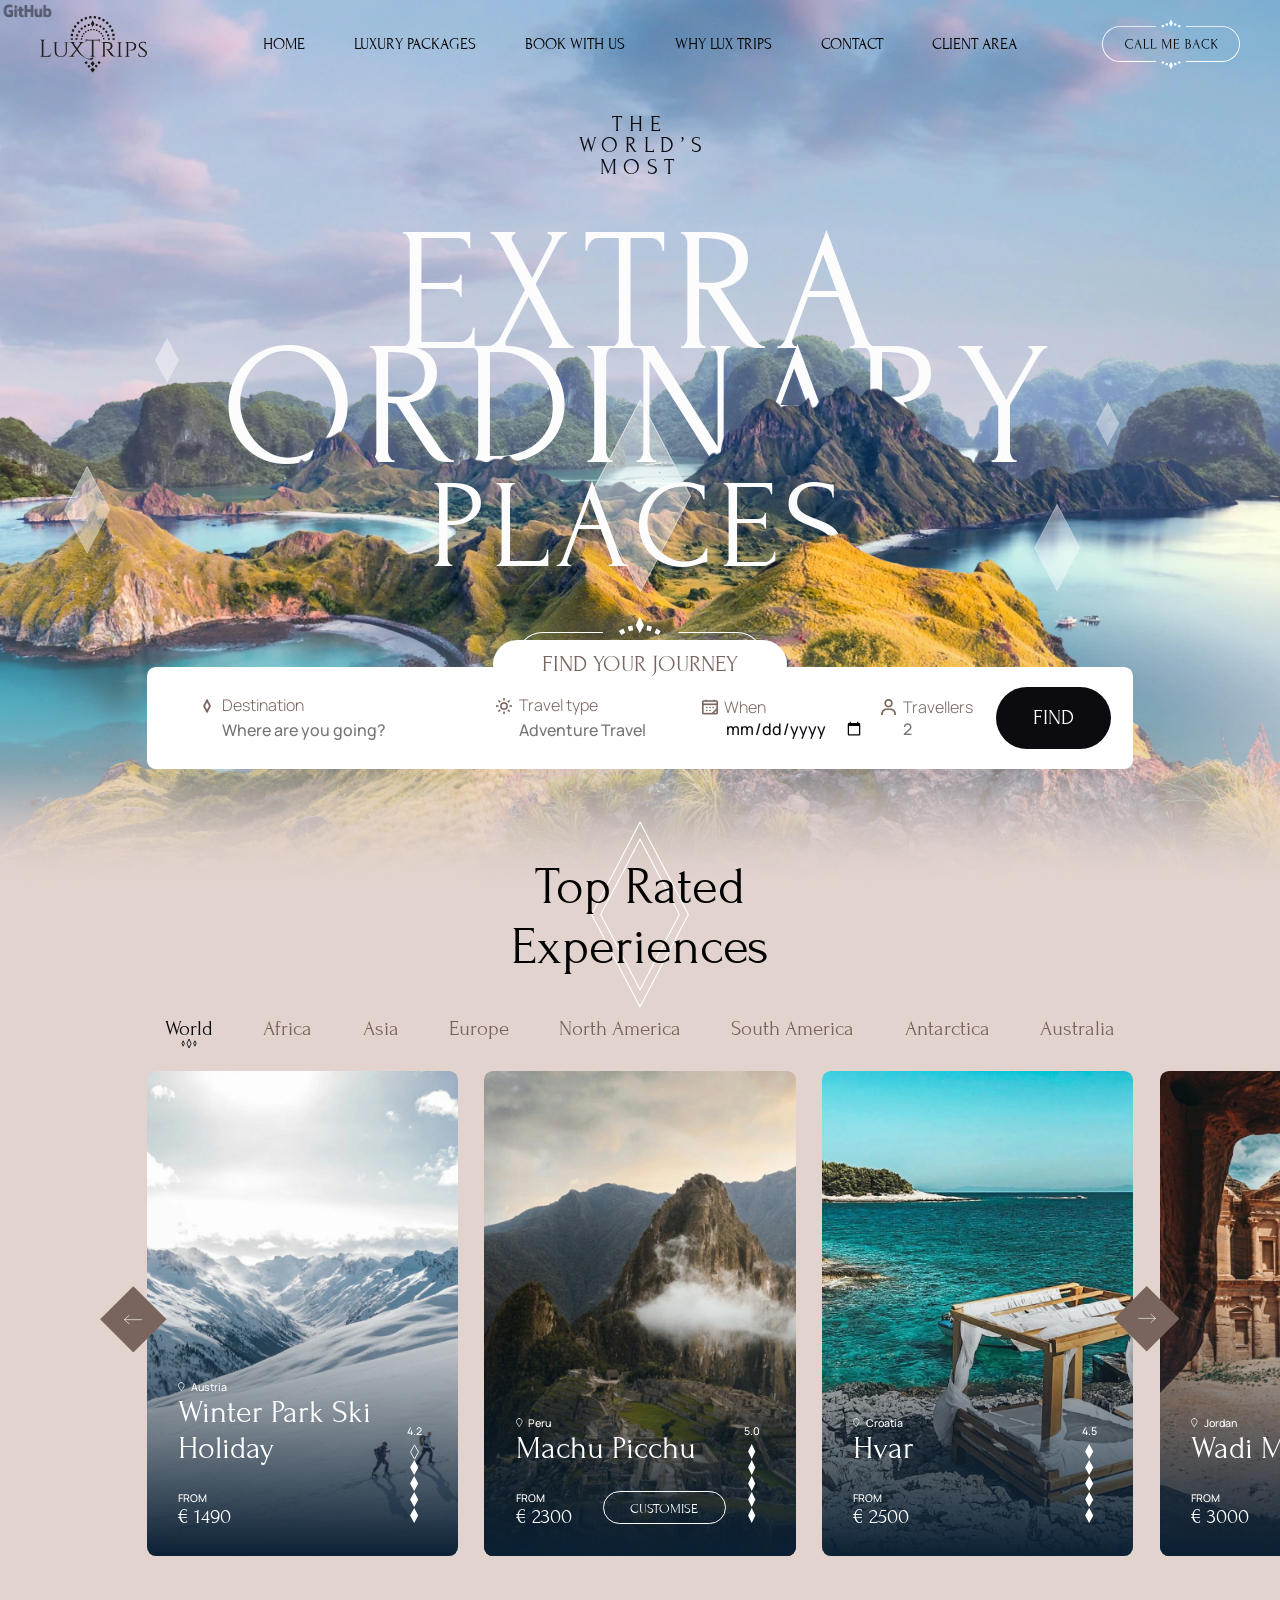
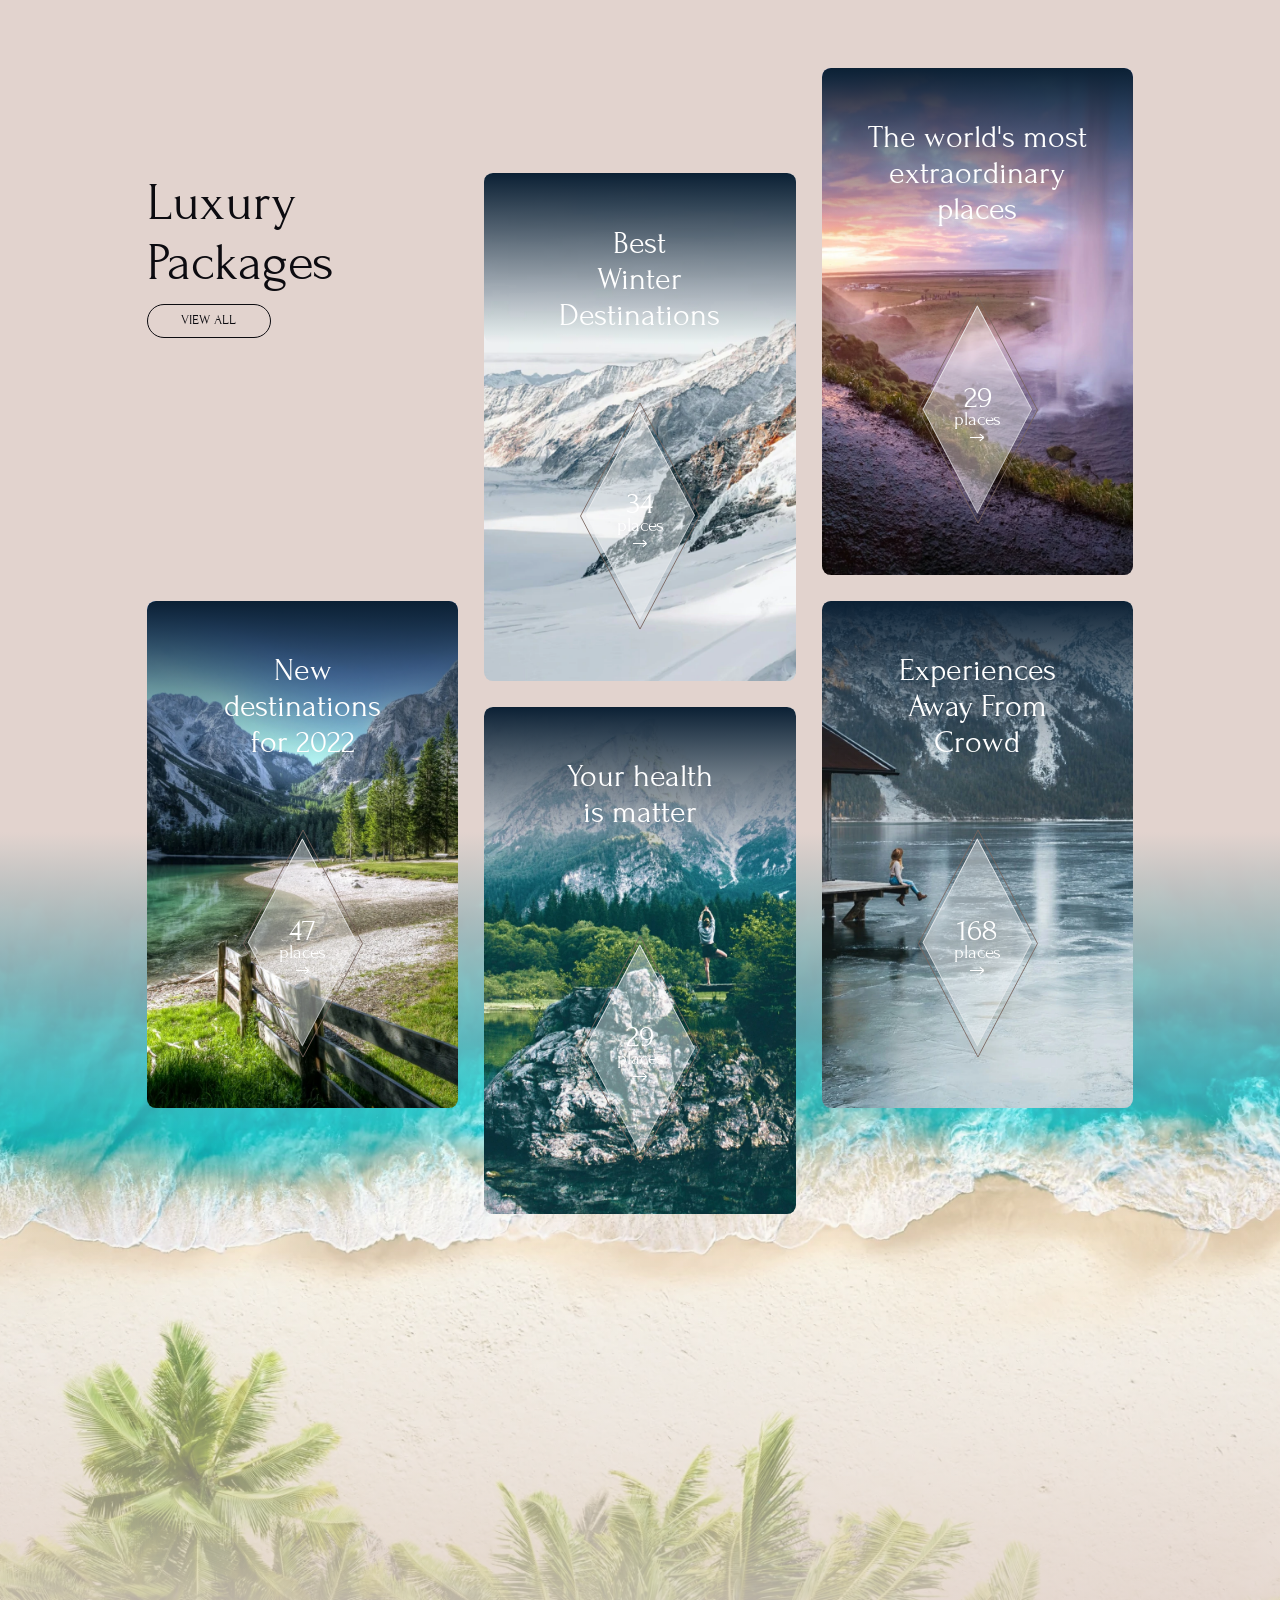
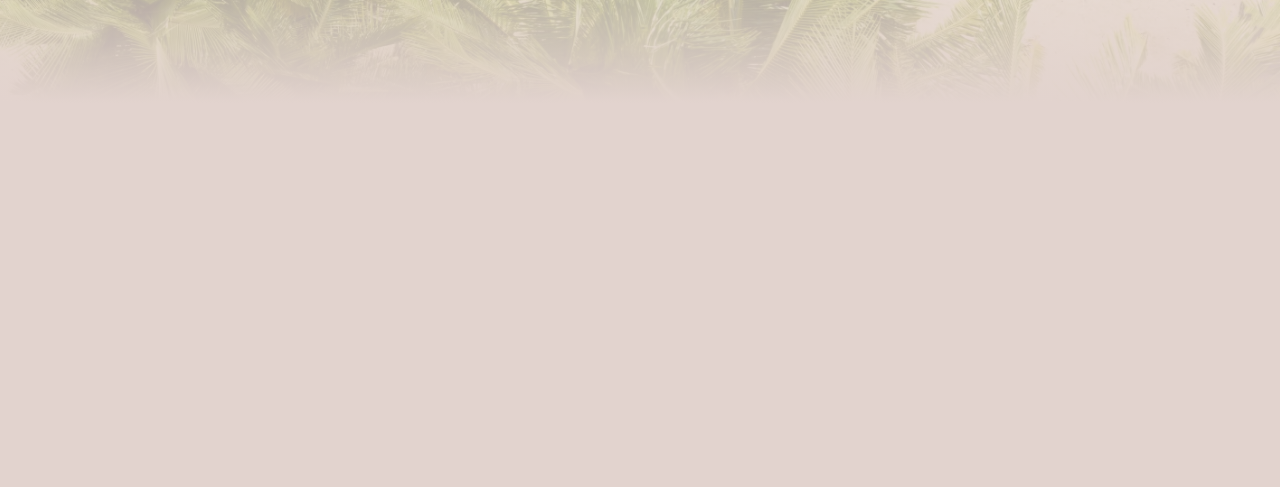
==== luxtrips/index.html @ 6ddbcfce "#13 update third project" ====
<!doctype html>
<html lang="ru">

	<head>
		<meta charset="utf-8">
		<title>Lux Trips</title>
		<meta name="description" content="Lux Trips">
		<meta name="viewport" content="width=device-width,initial-scale=1">
		<link href="./styles/index.20adee.css" rel="stylesheet">
	</head>

	<body>
		<a class="link" href="https://github.com/ermakov95/LuxTrips-project"></a>
		<header class="parallax nav-opened">
			<div class="nav nav_opened nav_nojs">
				<div class="logo-main" href="./index.html">
					<a href="./index.html">
						<img src="./img/index/logo.svg" alt="Logo Lux Trips">
					</a>
				</div>
				<div class="logo-call-me">
					<a href="#">
						<img class="logo-call-me_desktop" src="./img/index/big-call-me.svg" alt="Logo Lux Trips">
						<img class="logo-call-me_mobile" src="./img/index/small-call-me.svg" alt="Logo Lux Trips">
					</a>
				</div>
				<div class="nav-toggle">
					<button class="nav-toggle__button" type="button">
						<div></div>
						<div></div>
						<div></div>
					</button>
				</div>
				<div class="nav-items">
					<div class="nav-items-inner">
						<a class="nav-items__item" href="./index.html">Home</a>
						<a class="nav-items__item" href="#">Luxury packages</a>
						<a class="nav-items__item" href="#">Book with us</a>
						<a class="nav-items__item" href="#">Why Lux Trips</a>
						<a class="nav-items__item" href="#">Contact</a>
						<a class="nav-items__item" href="#">Client Area</a>
					</div>
				</div>
			</div>
			<div class="intro">
				<div class="first-bg intro-bg">
					<picture class="intro-bg-mobile">
						<source media="(min-width: 641px)" srcset="./img/index/1-bg-mobile@910w.webp, ./img/index/1-bg-mobile@1820w.webp 2x" type="image/webp" alt="Первый фон" loading="lazy">
						<source media="(min-width: 641px)" srcset="./img/index/1-bg-mobile@910w.jpg, ./img/index/1-bg-mobile@1820w.jpg 2x" type="image/jpeg" alt="Первый фон" loading="lazy">
						<source media="(max-width: 640px)" srcset="./img/index/1-bg-mobile@640w.webp, ./img/index/1-bg-mobile@1280w.webp 2x" type="image/webp" alt="Первый фон" loading="lazy">
						<source media="(max-width: 640px)" srcset="./img/index/1-bg-mobile@640w.jpg, ./img/index/1-bg-mobile@1280w.jpg 2x" type="image/jpeg" alt="Первый фон" loading="lazy">
						<img class="intro-bg-mobile" src="./img/index/1-bg-mobile@910w.jpg" type="image/jpeg" alt="Первый фон" loading="lazy">
					</picture>
					<picture class="intro-bg-desktop">
						<source media="(min-width: 1441px)" srcset="./img/index/1-bg-desktop@1920w.webp, ./img/index/1-bg-desktop@3840w.webp 2x" type="image/webp" alt="Первый фон" loading="lazy">
						<source media="(min-width: 1441px)" srcset="./img/index/1-bg-desktop@1920w.jpg, ./img/index/1-bg-desktop@3840w.jpg 2x" type="image/jpeg" alt="Первый фон" loading="lazy">
						<source media="(max-width: 1440px)" srcset="./img/index/1-bg-desktop@1440w.webp, ./img/index/1-bg-desktop@2880w.webp 2x" type="image/webp" alt="Первый фон" loading="lazy">
						<source media="(max-width: 1440px)" srcset="./img/index/1-bg-desktop@1440w.jpg, ./img/index/1-bg-desktop@2880w.jpg 2x" type="image/jpeg" alt="Первый фон" loading="lazy">
						<img class="intro-bg-desktop" src="./img/index/1-bg-desktop@1440w.jpg" type="image/jpeg" alt="Первый фон" loading="lazy">
					</picture>
				</div>
				<h1 class="heading-first">the world’s most</h1>
				<div class="second-bg intro-bg">
					<picture class="intro-bg-mobile">
						<source media="(min-width: 641px)" srcset="./img/index/2-bg-mobile@910w.webp, ./img/index/2-bg-mobile@1820w.webp 2x" type="image/webp" alt="Второй фон" loading="lazy">
						<source media="(min-width: 641px)" srcset="./img/index/2-bg-mobile@910w.png, ./img/index/2-bg-mobile@1820w.png 2x" type="image/png" alt="Второй фон" loading="lazy">
						<source media="(max-width: 640px)" srcset="./img/index/2-bg-mobile@640w.webp, ./img/index/2-bg-mobile@1280w.webp 2x" type="image/webp" alt="Второй фон" loading="lazy">
						<source media="(max-width: 640px)" srcset="./img/index/2-bg-mobile@640w.png, ./img/index/2-bg-mobile@1280w.png 2x" type="image/png" alt="Второй фон" loading="lazy">
						<img class="intro-bg-mobile" src="./img/index/2-bg-mobile@910w.png" type="image/png" alt="Второй фон" loading="lazy">
					</picture>
					<picture class="intro-bg-desktop">
						<source media="(min-width: 1441px)" srcset="./img/index/2-bg-desktop@1920w.webp, ./img/index/2-bg-desktop@3840w.webp 2x" type="image/webp" alt="Второй фон" loading="lazy">
						<source media="(min-width: 1441px)" srcset="./img/index/2-bg-desktop@1920w.png, ./img/index/2-bg-desktop@3840w.png 2x" type="image/png" alt="Второй фон" loading="lazy">
						<source media="(max-width: 1440px)" srcset="./img/index/2-bg-desktop@1440w.webp, ./img/index/2-bg-desktop@2880w.webp 2x" type="image/webp" alt="Второй фон" loading="lazy">
						<source media="(max-width: 1440px)" srcset="./img/index/2-bg-desktop@1440w.png, ./img/index/2-bg-desktop@2880w.png 2x" type="image/png" alt="Второй фон" loading="lazy">
						<img class="intro-bg-desktop" src="./img/index/2-bg-desktop@1440w.png" type="image/png" alt="Второй фон" loading="lazy">
					</picture>
				</div>
				<img class="rhomb-intro-left-top" src="./img/index/Vector-intro.svg" alt="Векторный ромб" loading="lazy">
				<h2 class="heading heading-second-top">extra ordinary</h2>
				<div class="third-bg intro-bg">
					<picture class="intro-bg-mobile">
						<source media="(min-width: 641px)" srcset="./img/index/3-bg-mobile@910w.webp, ./img/index/3-bg-mobile@1820w.webp 2x" type="image/webp" alt="Третий фон" loading="lazy">
						<source media="(min-width: 641px)" srcset="./img/index/3-bg-mobile@910w.png, ./img/index/3-bg-mobile@1820w.png 2x" type="image/png" alt="Третий фон" loading="lazy">
						<source media="(max-width: 640px)" srcset="./img/index/3-bg-mobile@640w.webp, ./img/index/3-bg-mobile@1280w.webp 2x" type="image/webp" alt="Третий фон" loading="lazy">
						<source media="(max-width: 640px)" srcset="./img/index/3-bg-mobile@640w.png, ./img/index/3-bg-mobile@1280w.png 2x" type="image/png" alt="Третий фон" loading="lazy">
						<img class="intro-bg-mobile" src="./img/index/3-bg-mobile@910w.png" type="image/png" alt="Третий фон" loading="lazy">
					</picture>
					<picture class="intro-bg-desktop">
						<source media="(min-width: 1441px)" srcset="./img/index/3-bg-desktop@1920w.webp, ./img/index/3-bg-desktop@3840w.webp 2x" type="image/webp" alt="Третий фон" loading="lazy">
						<source media="(min-width: 1441px)" srcset="./img/index/3-bg-desktop@1920w.png, ./img/index/3-bg-desktop@3840w.png 2x" type="image/png" alt="Третий фон" loading="lazy">
						<source media="(max-width: 1440px)" srcset="./img/index/3-bg-desktop@1440w.webp, ./img/index/3-bg-desktop@2880w.webp 2x" type="image/webp" alt="Третий фон" loading="lazy">
						<source media="(max-width: 1440px)" srcset="./img/index/3-bg-desktop@1440w.png, ./img/index/3-bg-desktop@2880w.png 2x" type="image/png" alt="Третий фон" loading="lazy">
						<img class="intro-bg-desktop" src="./img/index/3-bg-desktop@1440w.png" type="image/png" alt="Третий фон" loading="lazy">
					</picture>
				</div>
				<img class="rhomb-intro-right-top" src="./img/index/Vector-intro.svg" alt="Векторный ромб" loading="lazy">
				<img class="rhomb-intro-center" src="./img/index/Vector-intro.svg" alt="Векторный ромб" loading="lazy">
				<h2 class="heading heading-second-bottom">places</h2>
				<img class="rhomb-intro-right-bottom" src="./img/index/Vector-intro.svg" alt="Векторный ромб" loading="lazy">
				<div class="fourth-bg intro-bg">
					<picture class="intro-bg-mobile">
						<source media="(min-width: 641px)" srcset="./img/index/4-bg-mobile@910w.webp, ./img/index/4-bg-mobile@1820w.webp 2x" type="image/webp" alt="Четвёртый фон" loading="lazy">
						<source media="(min-width: 641px)" srcset="./img/index/4-bg-mobile@910w.png, ./img/index/4-bg-mobile@1820w.png 2x" type="image/png" alt="Четвёртый фон" loading="lazy">
						<source media="(max-width: 640px)" srcset="./img/index/4-bg-mobile@640w.webp, ./img/index/4-bg-mobile@1280w.webp 2x" type="image/webp" alt="Четвёртый фон" loading="lazy">
						<source media="(max-width: 640px)" srcset="./img/index/4-bg-mobile@640w.png, ./img/index/4-bg-mobile@1280w.png 2x" type="image/png" alt="Четвёртый фон" loading="lazy">
						<img class="intro-bg-mobile" src="./img/index/4-bg-mobile@910w.png" type="image/png" alt="Четвёртый фон" loading="lazy">
					</picture>
					<picture class="intro-bg-desktop">
						<source media="(min-width: 1441px)" srcset="./img/index/4-bg-desktop@1920w.webp, ./img/index/4-bg-desktop@3840w.webp 2x" type="image/webp" alt="Четвёртый фон" loading="lazy">
						<source media="(min-width: 1441px)" srcset="./img/index/4-bg-desktop@1920w.png, ./img/index/4-bg-desktop@3840w.png 2x" type="image/png" alt="Четвёртый фон" loading="lazy">
						<source media="(max-width: 1440px)" srcset="./img/index/4-bg-desktop@1440w.webp, ./img/index/4-bg-desktop@2880w.webp 2x" type="image/webp" alt="Четвёртый фон" loading="lazy">
						<source media="(max-width: 1440px)" srcset="./img/index/4-bg-desktop@1440w.png, ./img/index/4-bg-desktop@2880w.png 2x" type="image/png" alt="Четвёртый фон" loading="lazy">
						<img class="intro-bg-desktop" src="./img/index/4-bg-desktop@1440w.png" type="image/png" alt="Четвёртый фон" loading="lazy">
					</picture>
				</div>
				<img class="rhomb-intro-left-bottom" src="./img/index/Vector-intro.svg" alt="Векторный ромб" loading="lazy">
				<div class="gradient"></div>
			</div>
			<div class="find-form">
				<img class="subtract-top" src="./img/index/Subtract-top.svg" alt="Subtract-top">
				<img class="subtract" src="./img/index/Subtract.svg" alt="Subtract">
				<h3 class="find-form-title">find your journey</h3>
				<form class="forms" action="#">
					<label class="form-label">
						<div class="form-title">
							<div>
								<img src="./img/index/icon_destination.png" alt="Иконка" loading="lazy">
							</div>
							<p>Destination</p>
						</div>
						<input class="form" name="Destination" placeholder="Where are you going?">
					</label>
					<label class="form-label">
						<div class="form-title">
							<div>
								<img src="./img/index/icon_travel.png" alt="Иконка" loading="lazy">
							</div>
							<p>Travel type</p>
						</div>
						<input class="form" name="Travel type" placeholder="Adventure Travel">
					</label>
					<div class="second-forms">
						<label class="second-form-label">
							<div class="form-title">
								<div>
									<img src="./img/index/icon_calendar.png" alt="Иконка" loading="lazy">
								</div>
								<p>When</p>
							</div>
							<input class="form" type="date" name="When" placeholder="Введите имя">
						</label>
						<label class="second-form-label">
							<div class="form-title">
								<div>
									<img src="./img/index/icon_travellers.png" alt="Иконка" loading="lazy">
								</div>
								<p>Travellers</p>
							</div>
							<input class="form" type="number" name="Travellers" placeholder="2">
						</label>
					</div>
					<button class="find-button">Find</button>
				</form>
			</div>
		</header>
		<div class="body-inner">
			<div class="top-rated">
				<div class="top-rated-title">
					<img src="./img/index/Vector-top-rated.svg" alt="Иконка" loading="lazy">
					<div>Top Rated Experiences</div>
				</div>
				<div class="top-rated-choice">
					<div class="choice-radio">
						<label class="radio-form">
							<input class="radio" type="radio" name="radio" value="trips-slide" checked="checked">
							<div>World</div>
						</label>
						<label class="radio-form">
							<input class="radio" type="radio" name="radio" value="africa">
							<div>Africa</div>
						</label>
						<label class="radio-form">
							<input class="radio" type="radio" name="radio" value="asia">
							<div>Asia</div>
						</label>
						<label class="radio-form">
							<input class="radio" type="radio" name="radio" value="europe">
							<div>Europe</div>
						</label>
						<label class="radio-form">
							<input class="radio" type="radio" name="radio" value="north-america">
							<div>North America</div>
						</label>
						<label class="radio-form">
							<input class="radio" type="radio" name="radio" value="south-america">
							<div>South America</div>
						</label>
						<label class="radio-form">
							<input class="radio" type="radio" name="radio" value="antarctica">
							<div>Antarctica</div>
						</label>
						<label class="radio-form">
							<input class="radio" type="radio" name="radio" value="australia">
							<div>Australia</div>
						</label>
					</div>
				</div>
				<div class="trips-slider">
					<img class="slider-button trips-slider-back" src="./img/index/arrow.svg" alt="Кнопка слайдера назад" loading="lazy">
					<div class="trips-slider-inner">
						<div class="trips-slider-line"></div>
					</div>
					<img class="slider-button trips-slider-next" src="./img/index/arrow.svg" alt="Кнопка слайдера вперёд" loading="lazy">
				</div>
			</div>
			<div class="luxury-packages">
				<div class="luxury-packages-title">
					<div>Luxury Packages</div>
					<a href="#">view all</a>
				</div>
				<div class="packages-slider">
					<img class="slider-button packages-slider-back" src="./img/index/arrow.svg" alt="Кнопка слайдера назад" loading="lazy">
					<div class="packages-slider-inner">
						<div class="packages-slider-line">
							<div class="packages-slide">
								<picture>
									<source srcset="./img/index/winter-dest@760w.webp, ./img/index/winter-dest@1520w.webp 2x" type="image/webp" alt="winter-dest" loading="lazy">
									<source srcset="./img/index/winter-dest@760w.jpg, ./img/index/winter-dest@1520w.jpg 2x" type="image/jpg" alt="winter-dest" loading="lazy">
									<img src="./img/index/winter-dest@760w.jpg" alt="winter-dest" loading="lazy">
								</picture>
								<div class="packages-slide__title">Best
									<br>Winter
									<br>Destinations
								</div>
								<div class="packages-slide__link">
									<img src="./img/index/Vector-border.svg" alt="Векторный ромб" loading="lazy">
									<img src="./img/index/Vector-intro.svg" alt="Векторный ромб" loading="lazy">
									<div>
										<p>34</p>
										<p>places</p>
									</div>
									<img src="./img/index/Vector-arrow.svg" alt="Векторный ромб" loading="lazy">
								</div>
							</div>
							<div class="packages-slide">
								<picture>
									<source srcset="./img/index/extraordinary@760w.webp, ./img/index/extraordinary@1520w.webp 2x" type="image/webp" alt="winter-dest" loading="lazy">
									<source srcset="./img/index/extraordinary@760w.jpg, ./img/index/extraordinary@1520w.jpg 2x" type="image/jpg" alt="winter-dest" loading="lazy">
									<img src="./img/index/extraordinary@760w.jpg" alt="winter-dest" loading="lazy">
								</picture>
								<div class="packages-slide__title">The world's most
									<br>extraordinary
									<br>places
								</div>
								<div class="packages-slide__link">
									<img src="./img/index/Vector-border.svg" alt="Векторный ромб" loading="lazy">
									<img src="./img/index/Vector-intro.svg" alt="Векторный ромб" loading="lazy">
									<div>
										<p>29</p>
										<p>places</p>
									</div>
									<img src="./img/index/Vector-arrow.svg" alt="Векторный ромб" loading="lazy">
								</div>
							</div>
							<div class="packages-slide">
								<picture>
									<source srcset="./img/index/new-dest@760w.webp, ./img/index/new-dest@1520w.webp 2x" type="image/webp" alt="winter-dest" loading="lazy">
									<source srcset="./img/index/new-dest@760w.jpg, ./img/index/new-dest@1520w.jpg 2x" type="image/jpg" alt="winter-dest" loading="lazy">
									<img src="./img/index/new-dest@760w.jpg" alt="winter-dest" loading="lazy">
								</picture>
								<div class="packages-slide__title">New
									<br>destinations
									<br>for 2022
								</div>
								<div class="packages-slide__link">
									<img src="./img/index/Vector-border.svg" alt="Векторный ромб" loading="lazy">
									<img src="./img/index/Vector-intro.svg" alt="Векторный ромб" loading="lazy">
									<div>
										<p>47</p>
										<p>places</p>
									</div>
									<img src="./img/index/Vector-arrow.svg" alt="Векторный ромб" loading="lazy">
								</div>
							</div>
							<div class="packages-slide">
								<picture>
									<source srcset="./img/index/health@760w.webp, ./img/index/health@1520w.webp 2x" type="image/webp" alt="winter-dest" loading="lazy">
									<source srcset="./img/index/health@760w.jpg, ./img/index/health@1520w.jpg 2x" type="image/jpg" alt="winter-dest" loading="lazy">
									<img src="./img/index/health@760w.jpg" alt="winter-dest" loading="lazy">
								</picture>
								<div class="packages-slide__title">Your health
									<br>is matter
								</div>
								<div class="packages-slide__link">
									<img src="./img/index/Vector-border.svg" alt="Векторный ромб" loading="lazy">
									<img src="./img/index/Vector-intro.svg" alt="Векторный ромб" loading="lazy">
									<div>
										<p>29</p>
										<p>places</p>
									</div>
									<img src="./img/index/Vector-arrow.svg" alt="Векторный ромб" loading="lazy">
								</div>
							</div>
							<div class="packages-slide">
								<picture>
									<source srcset="./img/index/Experiences@760w.webp, ./img/index/Experiences@1520w.webp 2x" type="image/webp" alt="winter-dest" loading="lazy">
									<source srcset="./img/index/Experiences@760w.jpg, ./img/index/Experiences@1520w.jpg 2x" type="image/jpg" alt="winter-dest" loading="lazy">
									<img src="./img/index/Experiences@760w.jpg" alt="winter-dest" loading="lazy">
								</picture>
								<div class="packages-slide__title">Experiences
									<br>Away From
									<br>Crowd
								</div>
								<div class="packages-slide__link">
									<img src="./img/index/Vector-border.svg" alt="Векторный ромб" loading="lazy">
									<img src="./img/index/Vector-intro.svg" alt="Векторный ромб" loading="lazy">
									<div>
										<p>168</p>
										<p>places</p>
									</div>
									<img src="./img/index/Vector-arrow.svg" alt="Векторный ромб" loading="lazy">
								</div>
							</div>
						</div>
					</div>
					<img class="slider-button packages-slider-next" src="./img/index/arrow.svg" alt="Кнопка слайдера вперёд" loading="lazy">
				</div>
			</div>
			<div class="lp-background">
				<picture class="lp-bg-mobile">
					<source media="(min-width: 641px)" srcset="./img/index/lp-bg-mobile@910w.webp, ./img/index/lp-bg-mobile@1820w.webp 2x" type="image/webp" alt="Пятый фон" loading="lazy">
					<source media="(min-width: 641px)" srcset="./img/index/lp-bg-mobile@910w.jpg, ./img/index/lp-bg-mobile@1820w.jpg 2x" type="image/jpg" alt="Пятый фон" loading="lazy">
					<source media="(max-width: 640px)" srcset="./img/index/lp-bg-mobile@640w.webp, ./img/index/lp-bg-mobile@1280w.webp 2x" type="image/webp" alt="Пятый фон" loading="lazy">
					<source media="(max-width: 640px)" srcset="./img/index/lp-bg-mobile@640w.jpg, ./img/index/lp-bg-mobile@1280w.jpg 2x" type="image/jpg" alt="Пятый фон" loading="lazy">
					<img class="lp-bg-mobile" src="./img/index/lp-bg-mobile@910w.jpg" type="image/jpg" alt="Пятый фон" loading="lazy">
				</picture>
				<picture class="lp-bg-desktop">
					<source media="(min-width: 1441px)" srcset="./img/index/lp-bg-desktop@1920w.webp, ./img/index/lp-bg-desktop@3840w.webp 2x" type="image/webp" alt="Пятый фон" loading="lazy">
					<source media="(min-width: 1441px)" srcset="./img/index/lp-bg-desktop@1920w.jpg, ./img/index/lp-bg-desktop@3840w.jpg 2x" type="image/jpg" alt="Пятый фон" loading="lazy">
					<source media="(max-width: 1440px)" srcset="./img/index/lp-bg-desktop@1440w.webp, ./img/index/lp-bg-desktop@2880w.webp 2x" type="image/webp" alt="Пятый фон" loading="lazy">
					<source media="(max-width: 1440px)" srcset="./img/index/lp-bg-desktop@1440w.jpg, ./img/index/lp-bg-desktop@2880w.jpg 2x" type="image/jpg" alt="Пятый фон" loading="lazy">
					<img class="lp-bg-desktop" src="./img/index/lp-bg-desktop@1440w.jpg" type="image/jpg" alt="Пятый фон" loading="lazy">
				</picture>
			</div>
		</div>
		<script src="./js/main.005f37.js"></script>
		<script src="./js/vendors.fc9e3a.js"></script>
		<script src="./js/index.4b4cec.js"></script>
	</body>

</html>
---- luxtrips/styles/index.20adee.css ----
a,abbr,acronym,address,applet,article,aside,audio,b,big,blockquote,body,canvas,caption,center,cite,code,dd,del,details,dfn,div,dl,dt,em,embed,fieldset,figcaption,figure,footer,form,h1,h2,h3,h4,h5,h6,header,hgroup,html,i,iframe,img,ins,kbd,label,legend,li,mark,menu,nav,object,ol,output,p,pre,q,ruby,s,samp,section,small,span,strike,strong,sub,summary,sup,table,tbody,td,tfoot,th,thead,time,tr,tt,u,ul,var,video{font-size:100%;margin:0;padding:0;vertical-align:baseline}a{text-decoration:none}a:active,a:hover{outline:0}li,ul{list-style-type:none;margin:0;padding:0}h1,h2,h3,h4,h5,h6{font-size:100%;font-weight:400}*,:after,:before,html{-webkit-box-sizing:border-box;box-sizing:border-box}:focus{outline:0}audio,img,video{height:auto;max-width:100%}audio,canvas,iframe,img,svg,video{vertical-align:middle}iframe{border:0}textarea{box-shadow:none;-webkit-box-shadow:none;-moz-box-shadow:none;overflow:auto;resize:none;vertical-align:top}button,input,select,textarea{border:none;font-size:100%;margin:0;outline:none}button,input{line-height:normal}table{border-collapse:collapse;border-spacing:0}td,th{padding:0;text-align:left}@font-face{font-family:Forum-Regular;src:url(../fonts/Forum-Regular.72bb4f.ttf)}@font-face{font-family:Manrope-Light;src:url(../fonts/Manrope-Light.182f89.ttf)}@font-face{font-family:Manrope-Medium;src:url(../fonts/Manrope-Medium.c1117f.ttf)}body{font-family:Forum-Regular}body a,body button{-webkit-transition:all .1s linear 0s;-o-transition:all .1s linear 0s;transition:all .1s linear 0s}body a:hover,body button:hover{cursor:pointer;opacity:75%}body a:active,body button:active{cursor:pointer;opacity:50%}::-webkit-scrollbar{width:0}body{background-color:#e2d3ce}.link{background:no-repeat 50%/50px 20px url(../img/index/GitHub.png);height:20px;opacity:.5;position:absolute;width:50px;z-index:5}.link:hover{opacity:.75}.link:active{opacity:1}.parallax{-webkit-box-orient:vertical;-webkit-box-direction:normal;-webkit-box-align:center;-ms-flex-align:center;align-items:center;display:-webkit-box;display:-ms-flexbox;display:flex;-ms-flex-direction:column;flex-direction:column;width:100vw}.nav-closed{height:222vw}.nav-opened{height:363vw}.body-inner{-webkit-box-orient:vertical;-webkit-box-direction:normal;-webkit-box-align:center;-ms-flex-align:center;align-items:center;background:-o-linear-gradient(top,hsla(15,26%,85%,0) 0,#e2d3ce 9.7vw,#e2d3ce 100%);background:-webkit-gradient(linear,left top,left bottom,from(hsla(15,26%,85%,0)),color-stop(9.7vw,#e2d3ce),to(#e2d3ce));background:linear-gradient(180deg,hsla(15,26%,85%,0),#e2d3ce 9.7vw,#e2d3ce);display:-webkit-box;display:-ms-flexbox;display:flex;-ms-flex-direction:column;flex-direction:column;max-width:100vw;width:100%}.lp-background{bottom:30vw;height:155vw;position:relative;width:100%}.lp-background:after,.lp-background:before{content:"";left:0;position:absolute;width:100%;z-index:0}.lp-background:before{background:-o-linear-gradient(top,#e2d3ce 0,hsla(15,26%,85%,0) 100%);background:-webkit-gradient(linear,left top,left bottom,from(#e2d3ce),to(hsla(15,26%,85%,0)));background:linear-gradient(180deg,#e2d3ce,hsla(15,26%,85%,0));height:40%;top:0}.lp-background:after{background:-o-linear-gradient(bottom,#e2d3ce 0,hsla(15,26%,85%,0) 100%);background:-webkit-gradient(linear,left bottom,left top,from(#e2d3ce),to(hsla(15,26%,85%,0)));background:linear-gradient(0deg,#e2d3ce,hsla(15,26%,85%,0));bottom:0;height:60%}.lp-bg-mobile{height:100%;-o-object-fit:cover;object-fit:cover;width:100%}.lp-bg-desktop{display:none}@media(min-width:910px){.link{background-size:55px 22px;height:22px;width:55px}.parallax{height:60vw}.lp-background{height:68vw}.lp-bg-mobile{display:none}.lp-bg-desktop{display:block;height:100%;-o-object-fit:cover;object-fit:cover;width:100%}}@media(min-width:1440px){.link{background-size:4.166vw 1.666vw;height:1.666vw;width:4.166vw}.parallax{height:57.5vw}.lp-background{bottom:400px;height:980px}}.find-form{-webkit-box-orient:vertical;-webkit-box-direction:normal;-webkit-box-align:center;-ms-flex-align:center;align-items:center;display:-webkit-box;display:-ms-flexbox;display:flex;-ms-flex-direction:column;flex-direction:column;height:111vw;position:relative;top:-10vw;width:100%}.subtract-top{width:13vw}.subtract{position:relative;top:-1.5vw;width:74.7vw}.find-form-title{background-color:#fff;border-radius:17.9vw;color:#79655e;font-size:6.88vw;height:14.7vw;padding:3.47vw;position:relative;text-align:center;text-transform:uppercase;top:-15.7vw;width:82.7vw;z-index:1}.forms{-webkit-box-orient:vertical;-webkit-box-direction:normal;-webkit-box-pack:justify;-ms-flex-pack:justify;background-color:#fff;border-radius:2.66vw;display:-webkit-box;display:-ms-flexbox;display:flex;-ms-flex-direction:column;flex-direction:column;height:96vw;justify-content:space-between;padding:10.7vw 4vw 8vw;position:absolute;top:15vw;width:92vw}.form-label{font-size:4.8vw;height:13.3vw;padding:0 3vw}.form-title{display:-webkit-box;display:-ms-flexbox;display:flex;height:50%}.form-title p{color:#79655e;display:inline-block;font-family:Manrope-Light;height:100%;padding-left:1vw}.form-title div{-webkit-box-align:center;-ms-flex-align:center;-webkit-box-pack:center;-ms-flex-pack:center;align-items:center;display:-webkit-inline-box;display:-ms-inline-flexbox;display:inline-flex;height:100%;justify-content:center;width:6.6vw}.form-title div img{max-height:4.8vw;max-width:4.8vw}.form{color:#0c0b10;font-family:Manrope-Medium;height:50%;padding-left:7.4vw;width:100%}.second-forms{-webkit-box-pack:justify;-ms-flex-pack:justify;display:-webkit-box;display:-ms-flexbox;display:flex;height:13.3vw;justify-content:space-between;padding:0 3vw}.second-form-label{display:inline-block;font-size:4.8vw;height:13.3vw;width:35%}.second-form-label:first-child{width:60%}.find-button{background:#0c0b10;border-radius:32.3vw;color:#fff;font-family:Forum-Regular;font-size:6.4vw;height:18.7vw;text-transform:uppercase;width:83.2vw}@media(min-width:910px){.find-form{height:111vw;top:-5vw}.subtract-top{width:3.33vw}.subtract{top:-.3vw;width:19.4vw}.find-form-title{border-radius:4.65vw;font-size:1.78vw;height:3.82vw;padding:.9vw;top:-3.9vw;width:22.9vw}.forms{-webkit-box-orient:horizontal;-webkit-box-direction:normal;border-radius:.694vw;-ms-flex-direction:row;flex-direction:row;height:7.92vw;padding:1.52vw 1.74vw 1.52vw 3.82vw;top:3.9vw;width:77vw}.form-label{font-size:1.25vw;height:100%;padding:.57vw 0;width:20%}.form-label:first-child{width:30%}.form-title p{padding-left:.25vw}.form-title div{width:1.74vw}.form-title div img{max-height:1.25vw;max-width:1.25vw}.form{padding-left:2vw}.second-forms{height:100%;padding:.694vw 0;width:30%}.second-form-label{font-size:1.25vw;height:100%}.find-button{border-radius:8.4vw;font-size:1.67vw;height:4.86vw;width:12.5%}}@media(min-width:1440px){.find-form{height:170vw;top:-3vw}.subtract-top{width:48.6px}.subtract{top:-7px;width:280px}.find-form-title{border-radius:67px;font-size:25px;height:55px;padding:13px;top:-57px;width:330px}.forms{border-radius:10px;height:115px;padding:22px 25px 22px 55px;top:55px;width:1110px}.form-label{font-size:18px;padding:10px 0}.form-title p{padding-left:5px}.form-title div{width:18px}.form-title div img{max-height:18px;max-width:18px}.form{padding-left:23px}.second-forms{padding:10px 0}.second-form-label{font-size:18px}.find-button{border-radius:121px;font-size:24px;height:70px}}.intro{-webkit-box-orient:vertical;-webkit-box-direction:normal;-webkit-box-align:center;-ms-flex-align:center;align-items:center;display:-webkit-box;display:-ms-flexbox;display:flex;-ms-flex-direction:column;flex-direction:column;left:0;position:relative;top:-70px;width:100%;z-index:-1}.intro-bg{position:absolute}.intro-bg,.intro-bg-mobile{height:auto;width:100%}.intro-bg-desktop{display:none}.first-bg{top:-10vw;z-index:-10}.heading-first{color:#0c0b10;font-size:4.53vw;height:40vw;letter-spacing:.3em;line-height:98%;padding-top:25vw;text-align:center;text-transform:uppercase;width:30vw}.second-bg{top:54.5vw;z-index:-6}.rhomb-intro-left-top{left:-1vw;position:absolute;top:65vw;width:4.53vw;z-index:-5}.heading-second-top{height:36.8vw;padding-top:11.5vw;width:-webkit-min-content;width:-moz-min-content;width:min-content;z-index:-5}.heading{color:#fcfcfc;font-size:19.2vw;letter-spacing:.04em;line-height:12.3vw;text-align:center;text-transform:uppercase}.third-bg{top:71.3vw;z-index:-4}.rhomb-intro-right-top{position:absolute;right:11.5vw;top:68.6vw;width:4.26vw;z-index:-3}.rhomb-intro-center{position:absolute;top:62vw;width:19.4vw;z-index:-3}.heading-second-bottom{height:24.8vw;padding-top:5.76vw;z-index:-2}.rhomb-intro-right-bottom{position:absolute;right:-1vw;top:80.4vw;width:8.8vw;z-index:-2}.fourth-bg{top:84.4vw;z-index:-1}.rhomb-intro-left-bottom{left:6.26vw;position:absolute;top:94vw;width:7.33vw;z-index:-2}.gradient{background:-o-linear-gradient(top,hsla(15,26%,85%,0) 0,#e2d3ce 50%,#e2d3ce 100%);background:-webkit-gradient(linear,left top,left bottom,from(hsla(15,26%,85%,0)),color-stop(50%,#e2d3ce),to(#e2d3ce));background:linear-gradient(180deg,hsla(15,26%,85%,0),#e2d3ce 50%,#e2d3ce);height:106vw;position:absolute;top:117vw;width:100%;z-index:0}@media(min-width:910px){.intro{top:-6.95vw}.intro-bg-mobile{display:none}.intro-bg-desktop{display:block;height:auto;width:100%}.first-bg{top:0}.heading-first{font-size:1.74vw;height:13.8vw;padding-top:8.88vw;width:9.58vw}.second-bg{top:24.8vw}.rhomb-intro-left-top{left:12.1vw;top:26.4vw;width:1.87vw}.heading-second-top{height:22.5vw;padding-top:4.8vw}.heading{font-size:13.7vw;line-height:8.95vw}.third-bg{top:30.1vw}.rhomb-intro-right-top{right:12.6vw;top:31.4vw;width:1.8vw}.rhomb-intro-center{top:31.2vw;width:8vw}.heading-second-bottom{font-size:9.83vw;height:10vw;padding-top:.5vw}.rhomb-intro-right-bottom{right:15.6vw;top:39.4vw;width:3.61vw}.fourth-bg{top:40.9vw}.rhomb-intro-left-bottom{left:5vw;top:36.4vw;width:3.61vw}.gradient{background:-o-linear-gradient(top,hsla(15,26%,85%,0) 0,#e2d3ce 100%);background:-webkit-gradient(linear,left top,left bottom,from(hsla(15,26%,85%,0)),to(#e2d3ce));background:linear-gradient(180deg,hsla(15,26%,85%,0),#e2d3ce);height:24.3vw;top:46vw}}@media(min-width:1440px){.intro{top:-100px}.heading-first{font-size:1.74vw;height:11.8vw;padding-top:6.88vw;width:9.58vw}.second-bg{top:22.8vw}.rhomb-intro-left-top{left:12.1vw;top:24.4vw;width:1.87vw}.heading-second-top{height:22.5vw;padding-top:4.8vw}.heading{font-size:13.7vw;line-height:8.95vw}.third-bg{top:28.1vw}.rhomb-intro-right-top{right:12.6vw;top:29.4vw;width:1.8vw}.rhomb-intro-center{top:29.2vw;width:8vw}.heading-second-bottom{font-size:9.83vw;height:10vw;padding-top:.5vw}.rhomb-intro-right-bottom{right:15.6vw;top:37.4vw;width:3.61vw}.fourth-bg{top:38.9vw}.rhomb-intro-left-bottom{left:5vw;top:34.4vw;width:3.61vw}.gradient{top:44vw}}.luxury-packages{-webkit-box-orient:vertical;-webkit-box-align:center;-ms-flex-align:center;align-items:center;-ms-flex-direction:column;flex-direction:column;height:190vw;max-width:1440px;padding-top:22vw;position:relative;width:100%}.luxury-packages,.luxury-packages-title{-webkit-box-direction:normal;display:-webkit-box;display:-ms-flexbox;display:flex}.luxury-packages-title{-webkit-box-align:end;-ms-flex-align:end;-webkit-box-pack:justify;-ms-flex-pack:justify;-webkit-box-orient:horizontal;align-items:flex-end;color:#0c0b10;-ms-flex-direction:row;flex-direction:row;height:32vw;justify-content:space-between;padding-bottom:8vw;width:92vw}.luxury-packages-title div{font-size:10.67vw;width:50%}.luxury-packages-title a{border:1px solid #0c0b10;border-radius:100vw;color:#0c0b10;font-size:4.266vw;height:10vw;padding:2.5vw;text-align:center;text-transform:uppercase;width:37.333vw}.packages-slider{height:136vw;position:relative;width:100vw;z-index:1}.packages-slider-inner{height:100%;overflow:hidden;width:100vw}.packages-slider-line{-webkit-box-pack:justify;-ms-flex-pack:justify;display:-webkit-box;display:-ms-flexbox;display:flex;height:100%;justify-content:space-between;left:0;padding:0 6vw;position:relative;-webkit-transition:all .5s ease;-o-transition:all .5s ease;transition:all .5s ease;width:452vw}.packages-slide{height:100%;min-width:88vw;padding:0 2vw;position:relative;width:88vw}.packages-slide img,.packages-slide picture{border-radius:2.666vw;height:100%;-o-object-fit:cover;object-fit:cover;position:absolute;width:84vw;z-index:-1}.packages-slide__title{background:-o-linear-gradient(bottom,rgba(0,0,0,0) 0,#0b2034 100%);background:-webkit-gradient(linear,left bottom,left top,from(rgba(0,0,0,0)),to(#0b2034));background:linear-gradient(0deg,rgba(0,0,0,0),#0b2034);border-radius:2.666vw;color:#fff;font-size:9.6vw;height:33.333%;padding-top:12vw;text-align:center;width:100%}.packages-slide__link{bottom:10%;height:50.5%;left:29.5%;position:absolute;width:41%}.packages-slide__link img:nth-child(2){height:92%;left:3.5%;position:absolute;top:4%;width:92%}.packages-slide__link img:last-child{height:4%;left:44%;position:absolute;top:60%;width:12%}.packages-slide__link div{color:#fff;font-size:9.333vw;left:30.55%;line-height:70%;position:absolute;text-align:center;top:40%}.packages-slide__link div p:last-child{font-size:5.6vw}@media(min-width:910px){.luxury-packages{height:98.5vw;padding:8.75vw 11.458vw 0}.luxury-packages-title{-webkit-box-align:start;-ms-flex-align:start;-webkit-box-orient:vertical;-webkit-box-direction:normal;align-items:flex-start;-ms-flex-direction:column;flex-direction:column;height:12.84vw;left:11.45vw;padding-bottom:0;position:absolute;top:17vw;width:14.93vw}.luxury-packages-title div{font-size:4.166vw;width:100%}.luxury-packages-title a{font-size:1.111vw;height:2.638vw;padding:.6vw;width:9.722vw}.packages-slider{height:89.583vw;width:100%}.packages-slider .slider-button{display:none}.packages-slider-inner{width:100%}.packages-slider-line{grid-gap:2vw;display:grid;grid-template-columns:1fr 1fr 1fr;grid-template-rows:1fr 5fr 1fr 5fr 1fr;padding:0;width:100%}.packages-slide{height:100%;min-width:0;padding:0;width:100%}.packages-slide img,.packages-slide picture{border-radius:.7vw;width:100%}.packages-slide:first-child{grid-column:2/3;grid-row:2/4}.packages-slide:nth-child(2){grid-column:3/4;grid-row:1/3}.packages-slide:nth-child(3){grid-column:1/2;grid-row:3/5}.packages-slide:nth-child(4){grid-column:2/3;grid-row:4/6}.packages-slide:nth-child(5){grid-column:3/4;grid-row:3/5}.packages-slide__title{border-radius:.7vw;font-size:2.5vw;padding-top:4vw}.packages-slide__link{height:45%;left:30.8%;width:38.5%}.packages-slide__link div{font-size:2.43vw;left:30.5%}.packages-slide__link div p:last-child{font-size:1.46vw}}@media(min-width:1440px){.luxury-packages{height:1417px;padding:126px 165px 0}.luxury-packages-title{height:185px;left:165px;top:245px;width:215px}.luxury-packages-title div{font-size:60px}.luxury-packages-title a{font-size:16px;height:38px;padding:10px;width:140px}.packages-slider{height:1290px}.packages-slider-line{grid-gap:30px;display:grid}.packages-slide__title{font-size:36px;padding-top:57px}.packages-slide__link div{font-size:35px}.packages-slide__link div p:last-child{font-size:21px}}.nav{display:grid;grid-template-columns:1fr 1fr 1fr;max-width:1440px;padding:0 20px;width:100%}.nav_nojs .nav-toggle{display:none}.nav_closed{grid-template-rows:70px}.nav_closed .nav-items{display:none}.nav_opened{background:#e2d3ce;grid-template-rows:70px 540px}.logo-main{-webkit-box-orient:horizontal;-webkit-box-direction:normal;-webkit-box-pack:center;-ms-flex-pack:center;-webkit-box-align:center;-ms-flex-align:center;align-items:center;display:-webkit-box;display:-ms-flexbox;display:flex;-ms-flex-direction:row;flex-direction:row;grid-column:2/3;grid-row:1/2;justify-content:center}.logo-main a{height:40px;width:75px}.logo-call-me{-webkit-box-orient:horizontal;-webkit-box-direction:normal;-webkit-box-pack:start;-ms-flex-pack:start;-webkit-box-align:center;-ms-flex-align:center;align-items:center;display:-webkit-box;display:-ms-flexbox;display:flex;-ms-flex-direction:row;flex-direction:row;grid-column:1/2;grid-row:1/2;justify-content:flex-start}.logo-call-me a{height:36px;width:88px}.logo-call-me_desktop{display:none}.nav-toggle{-webkit-box-orient:horizontal;-webkit-box-pack:end;-ms-flex-pack:end;-webkit-box-align:center;-ms-flex-align:center;align-items:center;-ms-flex-direction:row;flex-direction:row;grid-column:3/4;grid-row:1/2;justify-content:flex-end}.nav-toggle,.nav-toggle__button{-webkit-box-direction:normal;display:-webkit-box;display:-ms-flexbox;display:flex}.nav-toggle__button{-webkit-box-orient:vertical;-webkit-box-pack:justify;-ms-flex-pack:justify;-webkit-box-align:end;-ms-flex-align:end;align-items:flex-end;background:none;-ms-flex-direction:column;flex-direction:column;height:26px;justify-content:space-between;padding:0;width:60px}.nav-toggle__button div{border-bottom:1px solid #fff;height:1px;width:60px}.nav-toggle__button div:first-child{width:45px}.nav-items{background:no-repeat 50%/260px 510px url(../img/index/Vector-menu.svg);grid-column:1/4;grid-row:2/3}.nav-items-inner{-webkit-box-orient:vertical;-webkit-box-direction:normal;-webkit-box-pack:justify;-ms-flex-pack:justify;-webkit-box-align:center;-ms-flex-align:center;align-items:center;display:-webkit-box;display:-ms-flexbox;display:flex;-ms-flex-direction:column;flex-direction:column;justify-content:space-between;text-transform:uppercase}.nav-items__item{color:#000;font-size:24px;height:90px;line-height:26px;padding:33px;text-align:center;width:100%}@media(min-width:910px){.nav,.nav_closed,.nav_opened{background:none;grid-template-columns:1fr 6fr 1fr;grid-template-rows:6.94vw;padding:0 3.125vw}.nav .nav-items,.nav_closed .nav-items,.nav_opened .nav-items{display:-webkit-box;display:-ms-flexbox;display:flex}.logo-main{-webkit-box-pack:start;-ms-flex-pack:start;grid-column:1/2;justify-content:flex-start}.logo-main a{height:auto;width:8.33vw}.logo-call-me{-webkit-box-pack:end;-ms-flex-pack:end;grid-column:3/4;justify-content:flex-end}.logo-call-me a{height:auto;width:10.76vw}.logo-call-me_mobile{display:none}.logo-call-me_desktop{display:block}.nav-toggle{display:none}.nav-items{-webkit-box-pack:center;-ms-flex-pack:center;background:none;display:-webkit-box;display:-ms-flexbox;display:flex;grid-column:2/3;grid-row:1/2;justify-content:center}.nav-items-inner{-webkit-box-orient:horizontal;-webkit-box-direction:normal;-webkit-box-pack:justify;-ms-flex-pack:justify;-webkit-box-align:center;-ms-flex-align:center;align-items:center;-ms-flex-direction:row;flex-direction:row;justify-content:space-between;max-width:755px;width:100%}.nav-items__item{font-size:16px;height:auto;line-height:18px;margin:0;padding:0;width:auto}}@media(min-width:1440px){.nav,.nav_closed,.nav_opened{grid-template-rows:100px;padding:0 45px}.logo-main{-webkit-box-pack:start;-ms-flex-pack:start;justify-content:flex-start}.logo-main a{width:120px}.logo-call-me{-webkit-box-pack:end;-ms-flex-pack:end;justify-content:flex-end}.logo-call-me a{width:155px}.nav-items{padding:0}}.top-rated{max-width:1440px;width:100%}.top-rated,.top-rated-title{-webkit-box-orient:vertical;-webkit-box-direction:normal;-webkit-box-align:center;-ms-flex-align:center;align-items:center;display:-webkit-box;display:-ms-flexbox;display:flex;-ms-flex-direction:column;flex-direction:column}.top-rated-title{height:57.33vw;padding-top:14.67vw;position:relative;width:55vw}.top-rated-title img{height:42.67vw;width:22.67vw}.top-rated-title div{bottom:9vw;font-size:10.67vw;position:absolute;text-align:center}.top-rated-choice{-webkit-box-pack:center;-ms-flex-pack:center;-webkit-box-align:center;-ms-flex-align:center;align-items:center;justify-content:center;max-width:100vw;padding-top:5vw}.choice-radio,.top-rated-choice{display:-webkit-box;display:-ms-flexbox;display:flex}.choice-radio{-webkit-box-pack:justify;-ms-flex-pack:justify;color:#79655e;font-size:6.4vw;height:14vw;justify-content:space-between;max-width:1270px;min-width:100%;overflow-x:auto;padding:0 39vw 0 42.5vw;width:340vw}.choice-radio input{display:none}.choice-radio::-webkit-scrollbar{width:0}.radio-form div{height:100%;margin:0 5vw;white-space:nowrap}.radio-form:first-child div{margin-left:0}.radio-form:last-child div{margin-right:0}.radio-form>input:checked+div{background:no-repeat bottom/4.8vw 3.2vw url(../img/index/Vector-choice.svg);color:#0c0b10}.trips-slider{height:136vw;position:relative;width:100vw}.slider-button{height:20vw;position:absolute;right:-2.1vw;top:58vw;width:20vw;z-index:2}.slider-button:first-child{left:-2.1vw;-webkit-transform:rotate(180deg);-ms-transform:rotate(180deg);transform:rotate(180deg)}.trips-slider-inner{height:100%;overflow:hidden;width:100vw}.trips-slider-line{-webkit-box-pack:justify;-ms-flex-pack:justify;display:-webkit-box;display:-ms-flexbox;display:flex;height:100%;justify-content:space-between;left:0;padding:0 6vw;position:relative;-webkit-transition:all .5s ease;-o-transition:all .5s ease;transition:all .5s ease;width:0}.trips-slide{display:grid;grid-template-columns:1fr;grid-template-rows:43% 57%;height:100%;min-width:88vw;padding:0 2vw;width:88vw}.trips-slide__img{grid-row:1/3;-o-object-fit:cover;object-fit:cover}.trips-slide-inner,.trips-slide__img{border-radius:2.666vw;grid-column:1/2;height:100%;width:100%}.trips-slide-inner{background:-o-linear-gradient(top,rgba(0,0,0,0) 0,#0b2034 100%);background:-webkit-gradient(linear,left top,left bottom,from(rgba(0,0,0,0)),to(#0b2034));background:linear-gradient(180deg,rgba(0,0,0,0),#0b2034);color:#fff;display:grid;grid-row:2/3;grid-template-columns:35% 55% 10%;grid-template-rows:1fr 11.7% 15.7%;padding:8vw;z-index:1}.trips-slide__text{-webkit-box-orient:vertical;-webkit-box-direction:normal;-webkit-box-pack:end;-ms-flex-pack:end;display:-webkit-box;display:-ms-flexbox;display:flex;-ms-flex-direction:column;flex-direction:column;grid-column:1/3;grid-row:1/2;justify-content:flex-end}.trips-slide__text p:first-child{background:no-repeat 0/1.93vw 2.66vw url(../img/index/Vector-place.svg);font-family:Manrope-Medium;font-size:2.93vw;padding-left:2.5vw}.trips-slide__text p:last-child{font-size:8.53vw}.trips-slide__price{grid-column:1/2;grid-row:3/4}.trips-slide__price p:first-child{font-family:Manrope-Medium;font-size:2.93vw}.trips-slide__price p:last-child{font-size:5.6vw}.trips-slide__rating{-webkit-box-orient:vertical;-webkit-box-direction:normal;-webkit-box-pack:end;-ms-flex-pack:end;-webkit-box-align:center;-ms-flex-align:center;align-items:center;display:-webkit-box;display:-ms-flexbox;display:flex;-ms-flex-direction:column;flex-direction:column;grid-column:3/4;grid-row:1/4;justify-content:flex-end}.trips-slide__rating p{font-family:Manrope-Medium;font-size:2.93vw;padding-bottom:2vw}.trips-slide__rating img{height:4.266vw;width:2.4vw}.trips-slide__button{border:1px solid #fff;border-radius:100vw;color:#fff;font-size:3.733vw;grid-column:2/3;grid-row:3/4;height:100%;padding:2.5vw;text-align:center;text-transform:uppercase;width:90%}@media(min-width:910px){.top-rated-title{height:18.75vw;padding-top:4.166vw;width:20vw}.top-rated-title img{max-height:14.58vw;max-width:7.639vw}.top-rated-title div{bottom:2.43vw;font-size:4.166vw}.top-rated-choice{padding-top:.7vw}.choice-radio{font-size:1.666vw;height:2.5vw;max-width:950px;padding:0;width:77vw}.radio-form div{margin:0}.radio-form>input:checked+div{background-size:1.25vw .8333vw}.trips-slider{height:39.58vw;padding-top:1.736vw;width:100%}.slider-button{height:5.2vw;right:7.8vw;top:18.5vw;width:5.2vw}.slider-button:first-child{left:7.8vw}.trips-slider-inner{width:100vw}.trips-slider-line{left:0;padding:0 10.417vw}.trips-slide{min-width:26.388vw;padding:0 1.041vw;width:26.388vw}.trips-slide__img{border-radius:.7vw}.trips-slide-inner{border-radius:.7vw;padding:2.43vw}.trips-slide__text p:first-child{background-size:.555vw .764vw;font-size:.833vw;padding-left:1vw}.trips-slide__text p:last-child{font-size:2.5vw}.trips-slide__price p:first-child{font-size:.833vw}.trips-slide__price p:last-child{font-size:1.666vw}.trips-slide__rating p{font-size:.833vw;padding-bottom:.5vw}.trips-slide__rating img{height:1.25vw;width:.694vw}.trips-slide__button{font-size:1.111vw;padding:.7vw}}@media(min-width:1440px){.top-rated-title{height:270px;padding-top:60px;width:288px}.top-rated-title img{max-height:210px;max-width:110px}.top-rated-title div{bottom:35px;font-size:60px}.top-rated-choice{padding-top:10px}.choice-radio{font-size:24px;height:37px;padding:0}.radio-form>input:checked+div{background-size:18px 12px}.trips-slider{height:570px;padding-top:25px}.slider-button{height:75px;right:112px;top:270px;width:75px}.slider-button:first-child{left:112px}.trips-slider-inner{width:1440px}.trips-slider-inner:after,.trips-slider-inner:before{content:"";height:100%;position:absolute;top:0;width:110px;z-index:2}.trips-slider-inner:before{background:-o-linear-gradient(left,hsla(15,26%,85%,0) 0,#e2d3ce 100%);background:-webkit-gradient(linear,left top,right top,from(hsla(15,26%,85%,0)),to(#e2d3ce));background:linear-gradient(90deg,hsla(15,26%,85%,0),#e2d3ce);right:0}.trips-slider-inner:after{background:-o-linear-gradient(right,hsla(15,26%,85%,0) 0,#e2d3ce 100%);background:-webkit-gradient(linear,right top,left top,from(hsla(15,26%,85%,0)),to(#e2d3ce));background:linear-gradient(-90deg,hsla(15,26%,85%,0),#e2d3ce);left:0}.trips-slider-line{left:0;padding:0 150px}.trips-slide{min-width:380px;padding:0 15px;width:380px}.trips-slide__img{border-radius:10px}.trips-slide-inner{border-radius:10px;padding:35px}.trips-slide__text p:first-child{background-size:8px 11px;font-size:12px;padding-left:10px}.trips-slide__text p:last-child{font-size:36px}.trips-slide__price p:first-child{font-size:12px}.trips-slide__price p:last-child{font-size:24px}.trips-slide__rating p{font-size:12px;padding-bottom:5px}.trips-slide__rating img{height:18px;width:10px}.trips-slide__button{font-size:16px;padding:10px}}
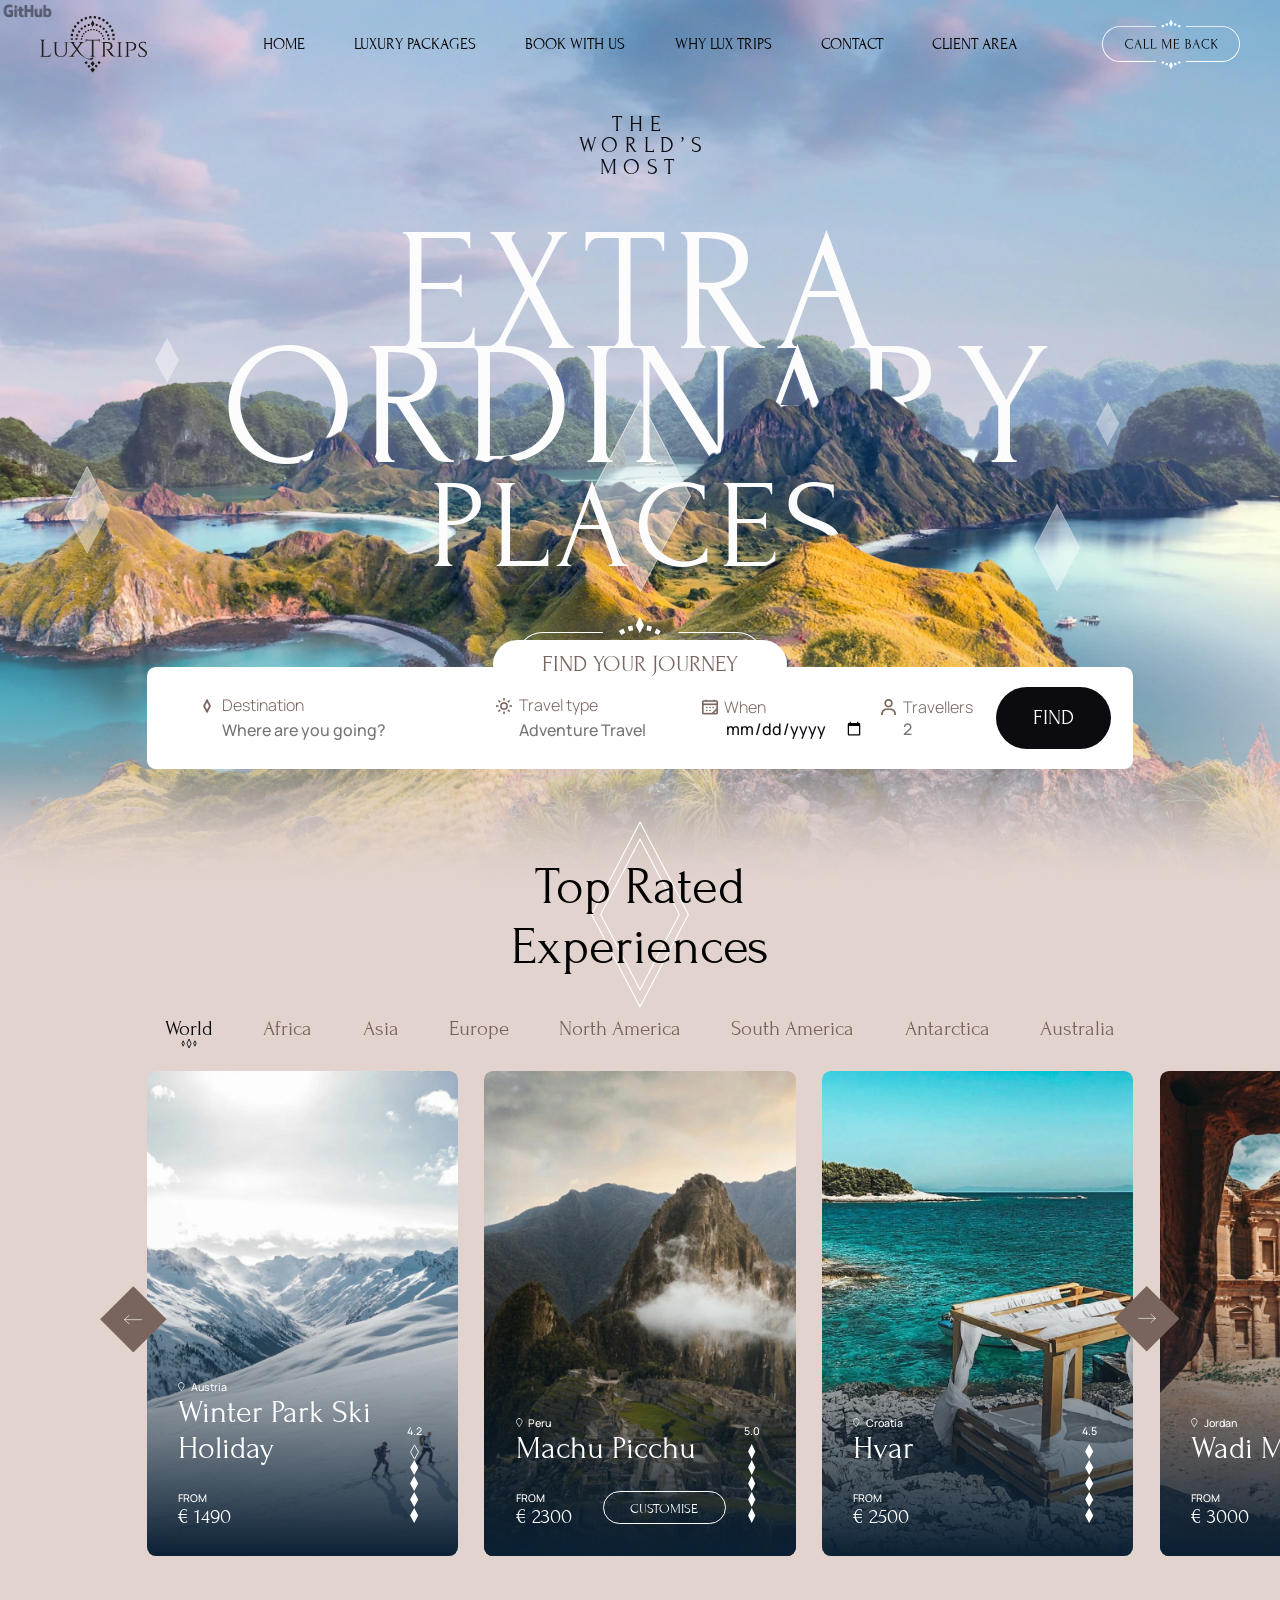
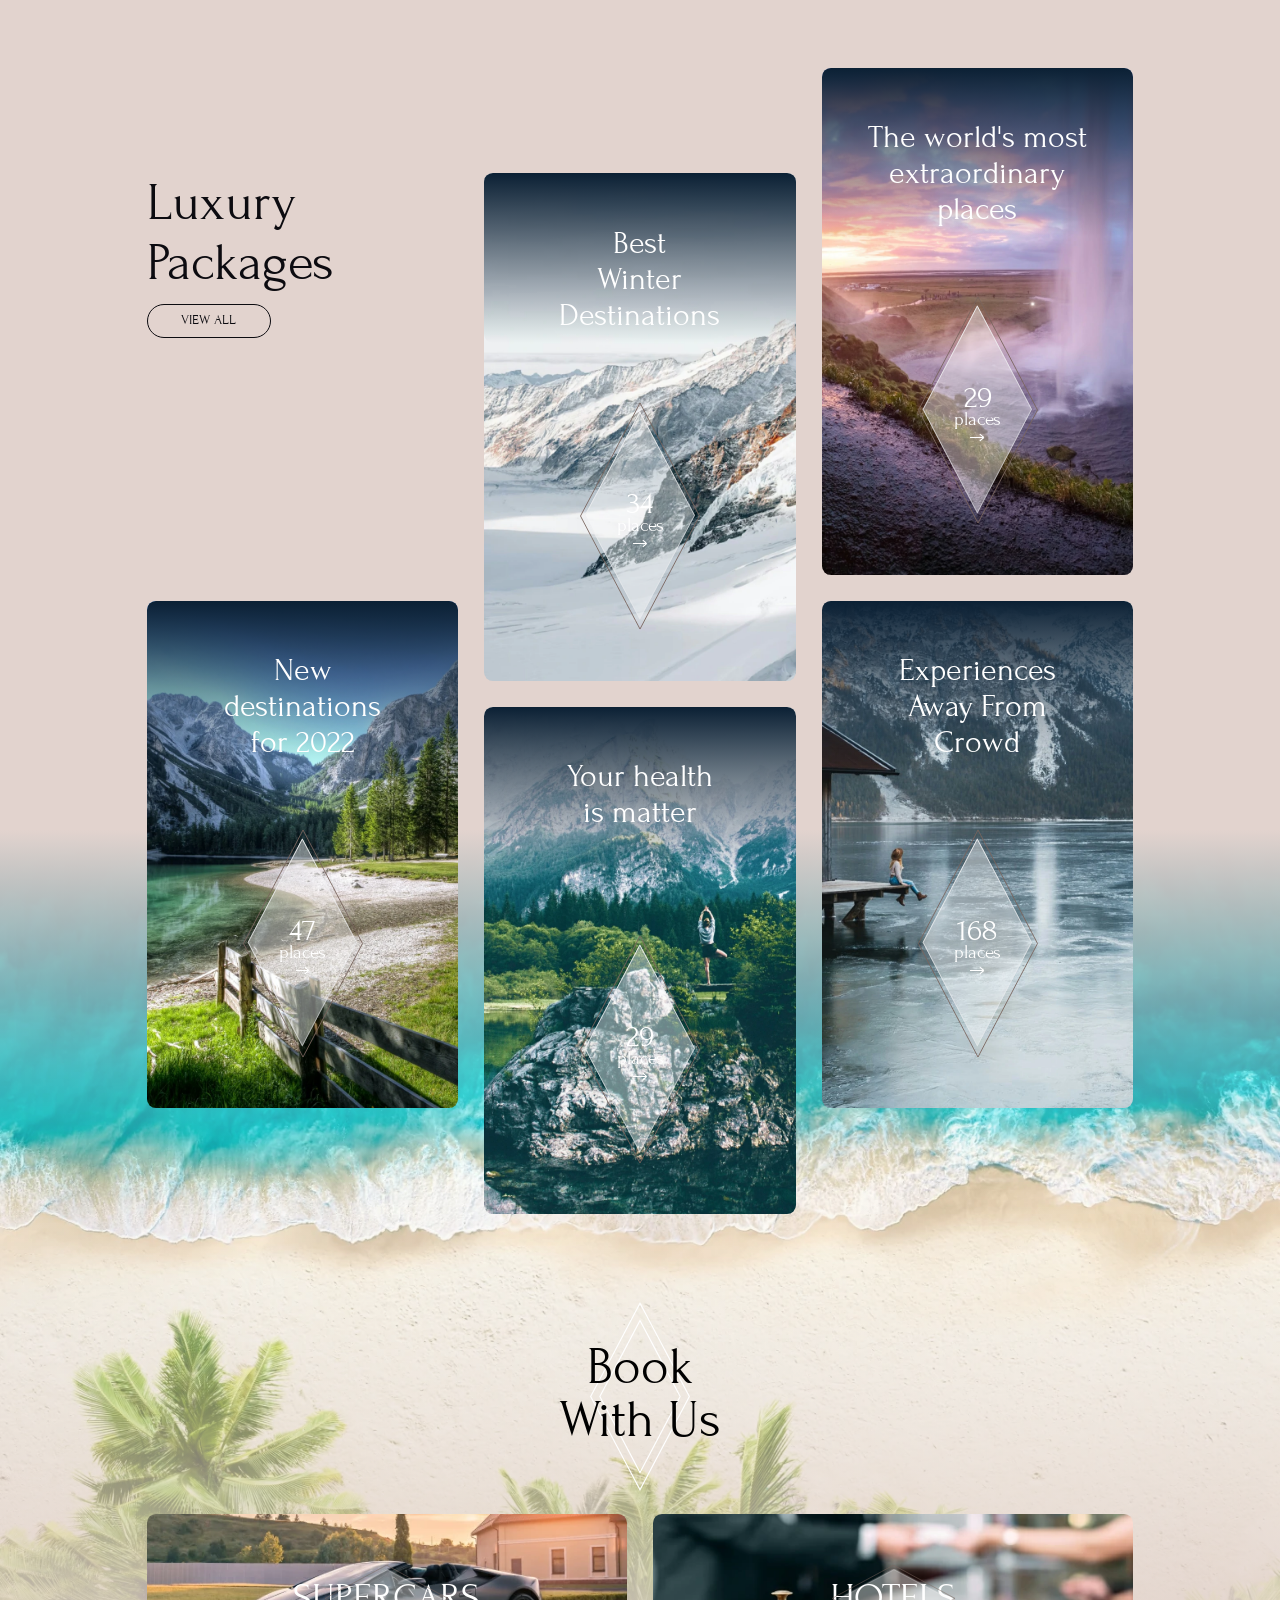
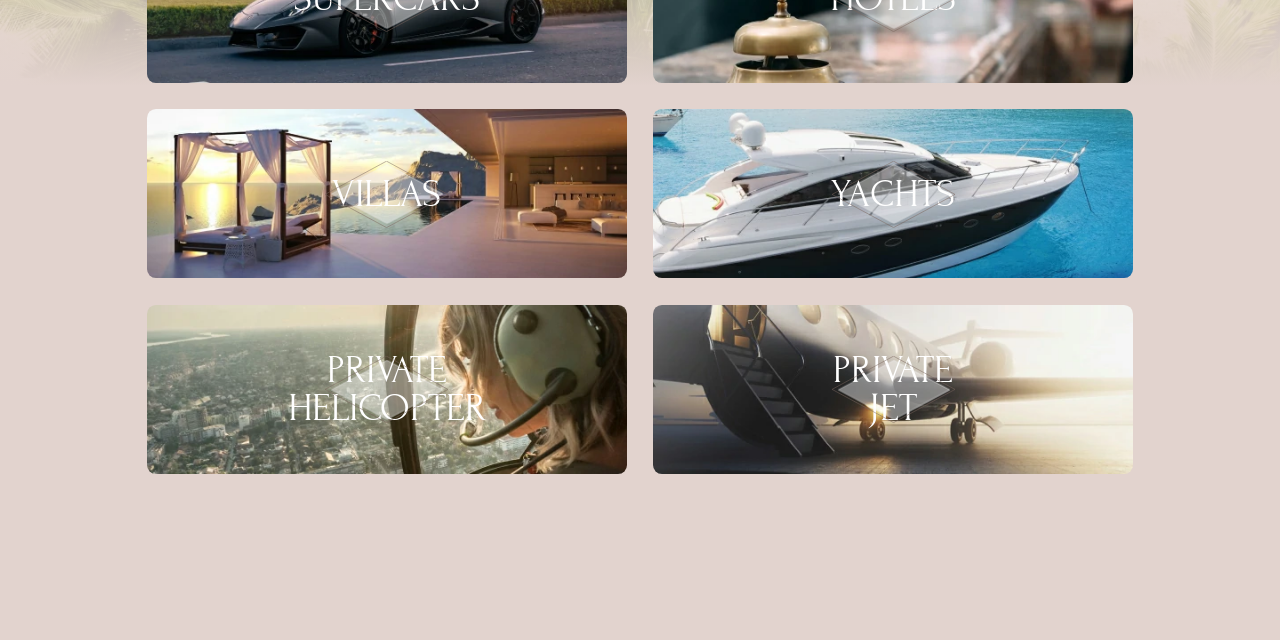
==== commit de1d1430: "#14 update third project" ====
--- a/luxtrips/index.html
+++ b/luxtrips/index.html
@@ -6,7 +6,7 @@
 		<title>Lux Trips</title>
 		<meta name="description" content="Lux Trips">
 		<meta name="viewport" content="width=device-width,initial-scale=1">
-		<link href="./styles/index.20adee.css" rel="stylesheet">
+		<link href="./styles/index.6b874d.css" rel="stylesheet">
 	</head>
 
 	<body>
@@ -343,10 +343,94 @@
 					<img class="lp-bg-desktop" src="./img/index/lp-bg-desktop@1440w.jpg" type="image/jpg" alt="Пятый фон" loading="lazy">
 				</picture>
 			</div>
+			<div class="book">
+				<div class="book-title">Book
+					<br>With Us
+					<img src="./img/index/Vector-top-rated.svg" alt="Иконка" loading="lazy">
+				</div>
+				<div class="book-items">
+					<div class="book-item">
+						<div>Supercars</div>
+						<img class="book-item__vector" src="./img/index/Vector-border.svg" alt="Векторный ромб" loading="lazy">
+						<img class="book-item__vector" src="./img/index/Vector-intro.svg" alt="Векторный ромб" loading="lazy">
+						<picture class="book-item__bg">
+							<source media="(min-width: 910px)" srcset="./img/supercars@540w.webp, ./img/supercars@1080w.webp 2x" type="image/webp" alt="Supercars" loading="lazy">
+							<source media="(min-width: 910px)" srcset="./img/supercars@540w.jpg, ./img/supercars@1080w.jpg 2x" type="image/jpeg" alt="Supercars" loading="lazy">
+							<source media="(max-width: 909px)" srcset="./img/supercars@835w.webp, ./img/supercars@1670w.webp 2x" type="image/webp" alt="Supercars" loading="lazy">
+							<source media="(max-width: 909px)" srcset="./img/supercars@835w.jpg, ./img/supercars@1670w.jpg 2x" type="image/jpeg" alt="Supercars" loading="lazy">
+							<img class="book-item__bg" src="./img/supercars@835w.jpg" type="image/jpeg" alt="Supercars" loading="lazy">
+						</picture>
+					</div>
+					<div class="book-item">
+						<div>Villas</div>
+						<img class="book-item__vector" src="./img/index/Vector-border.svg" alt="Векторный ромб" loading="lazy">
+						<img class="book-item__vector" src="./img/index/Vector-intro.svg" alt="Векторный ромб" loading="lazy">
+						<picture class="book-item__bg">
+							<source media="(min-width: 910px)" srcset="./img/Villas@540w.webp, ./img/Villas@1080w.webp 2x" type="image/webp" alt="Villas" loading="lazy">
+							<source media="(min-width: 910px)" srcset="./img/Villas@540w.jpg, ./img/Villas@1080w.jpg 2x" type="image/jpeg" alt="Villas" loading="lazy">
+							<source media="(max-width: 909px)" srcset="./img/Villas@835w.webp, ./img/Villas@1670w.webp 2x" type="image/webp" alt="Villas" loading="lazy">
+							<source media="(max-width: 909px)" srcset="./img/Villas@835w.jpg, ./img/Villas@1670w.jpg 2x" type="image/jpeg" alt="Villas" loading="lazy">
+							<img class="book-item__bg" src="./img/Villas@835w.jpg" type="image/jpeg" alt="Villas" loading="lazy">
+						</picture>
+					</div>
+					<div class="book-item">
+						<div>Private
+							<br>Helicopter
+						</div>
+						<img class="book-item__vector" src="./img/index/Vector-border.svg" alt="Векторный ромб" loading="lazy">
+						<img class="book-item__vector" src="./img/index/Vector-intro.svg" alt="Векторный ромб" loading="lazy">
+						<picture class="book-item__bg">
+							<source media="(min-width: 910px)" srcset="./img/Helicopter@540w.webp, ./img/Helicopter@1080w.webp 2x" type="image/webp" alt="Helicopter" loading="lazy">
+							<source media="(min-width: 910px)" srcset="./img/Helicopter@540w.jpg, ./img/Helicopter@1080w.jpg 2x" type="image/jpeg" alt="Helicopter" loading="lazy">
+							<source media="(max-width: 909px)" srcset="./img/Helicopter@835w.webp, ./img/Helicopter@1670w.webp 2x" type="image/webp" alt="Helicopter" loading="lazy">
+							<source media="(max-width: 909px)" srcset="./img/Helicopter@835w.jpg, ./img/Helicopter@1670w.jpg 2x" type="image/jpeg" alt="Helicopter" loading="lazy">
+							<img class="book-item__bg" src="./img/Helicopter@835w.jpg" type="image/jpeg" alt="Helicopter" loading="lazy">
+						</picture>
+					</div>
+					<div class="book-item">
+						<div>Hotels</div>
+						<img class="book-item__vector" src="./img/index/Vector-border.svg" alt="Векторный ромб" loading="lazy">
+						<img class="book-item__vector" src="./img/index/Vector-intro.svg" alt="Векторный ромб" loading="lazy">
+						<picture class="book-item__bg">
+							<source media="(min-width: 910px)" srcset="./img/Hotels@540w.webp, ./img/Hotels@1080w.webp 2x" type="image/webp" alt="Hotels" loading="lazy">
+							<source media="(min-width: 910px)" srcset="./img/Hotels@540w.jpg, ./img/Hotels@1080w.jpg 2x" type="image/jpeg" alt="Hotels" loading="lazy">
+							<source media="(max-width: 909px)" srcset="./img/Hotels@835w.webp, ./img/Hotels@1670w.webp 2x" type="image/webp" alt="Hotels" loading="lazy">
+							<source media="(max-width: 909px)" srcset="./img/Hotels@835w.jpg, ./img/Hotels@1670w.jpg 2x" type="image/jpeg" alt="Hotels" loading="lazy">
+							<img class="book-item__bg" src="./img/Hotels@835w.jpg" type="image/jpeg" alt="Hotels" loading="lazy">
+						</picture>
+					</div>
+					<div class="book-item">
+						<div>Yachts</div>
+						<img class="book-item__vector" src="./img/index/Vector-border.svg" alt="Векторный ромб" loading="lazy">
+						<img class="book-item__vector" src="./img/index/Vector-intro.svg" alt="Векторный ромб" loading="lazy">
+						<picture class="book-item__bg">
+							<source media="(min-width: 910px)" srcset="./img/Yachts@540w.webp, ./img/Yachts@1080w.webp 2x" type="image/webp" alt="Yachts" loading="lazy">
+							<source media="(min-width: 910px)" srcset="./img/Yachts@540w.jpg, ./img/Yachts@1080w.jpg 2x" type="image/jpeg" alt="Yachts" loading="lazy">
+							<source media="(max-width: 909px)" srcset="./img/Yachts@835w.webp, ./img/Yachts@1670w.webp 2x" type="image/webp" alt="Yachts" loading="lazy">
+							<source media="(max-width: 909px)" srcset="./img/Yachts@835w.jpg, ./img/Yachts@1670w.jpg 2x" type="image/jpeg" alt="Yachts" loading="lazy">
+							<img class="book-item__bg" src="./img/Yachts@835w.jpg" type="image/jpeg" alt="Yachts" loading="lazy">
+						</picture>
+					</div>
+					<div class="book-item">
+						<div>Private
+							<br>Jet
+						</div>
+						<img class="book-item__vector" src="./img/index/Vector-border.svg" alt="Векторный ромб" loading="lazy">
+						<img class="book-item__vector" src="./img/index/Vector-intro.svg" alt="Векторный ромб" loading="lazy">
+						<picture class="book-item__bg">
+							<source media="(min-width: 910px)" srcset="./img/Jet@540w.webp, ./img/Jet@1080w.webp 2x" type="image/webp" alt="Jet" loading="lazy">
+							<source media="(min-width: 910px)" srcset="./img/Jet@540w.jpg, ./img/Jet@1080w.jpg 2x" type="image/jpeg" alt="Jet" loading="lazy">
+							<source media="(max-width: 909px)" srcset="./img/Jet@835w.webp, ./img/Jet@1670w.webp 2x" type="image/webp" alt="Jet" loading="lazy">
+							<source media="(max-width: 909px)" srcset="./img/Jet@835w.jpg, ./img/Jet@1670w.jpg 2x" type="image/jpeg" alt="Jet" loading="lazy">
+							<img class="book-item__bg" src="./img/Jet@835w.jpg" type="image/jpeg" alt="Jet" loading="lazy">
+						</picture>
+					</div>
+				</div>
+			</div>
 		</div>
 		<script src="./js/main.005f37.js"></script>
 		<script src="./js/vendors.fc9e3a.js"></script>
-		<script src="./js/index.4b4cec.js"></script>
+		<script src="./js/index.ed3c03.js"></script>
 	</body>
 
 </html>
--- a/luxtrips/styles/index.6b874d.css
+++ b/luxtrips/styles/index.6b874d.css
@@ -0,0 +1 @@
+a,abbr,acronym,address,applet,article,aside,audio,b,big,blockquote,body,canvas,caption,center,cite,code,dd,del,details,dfn,div,dl,dt,em,embed,fieldset,figcaption,figure,footer,form,h1,h2,h3,h4,h5,h6,header,hgroup,html,i,iframe,img,ins,kbd,label,legend,li,mark,menu,nav,object,ol,output,p,pre,q,ruby,s,samp,section,small,span,strike,strong,sub,summary,sup,table,tbody,td,tfoot,th,thead,time,tr,tt,u,ul,var,video{font-size:100%;margin:0;padding:0;vertical-align:baseline}a{text-decoration:none}a:active,a:hover{outline:0}li,ul{list-style-type:none;margin:0;padding:0}h1,h2,h3,h4,h5,h6{font-size:100%;font-weight:400}*,:after,:before,html{-webkit-box-sizing:border-box;box-sizing:border-box}:focus{outline:0}audio,img,video{height:auto;max-width:100%}audio,canvas,iframe,img,svg,video{vertical-align:middle}iframe{border:0}textarea{box-shadow:none;-webkit-box-shadow:none;-moz-box-shadow:none;overflow:auto;resize:none;vertical-align:top}button,input,select,textarea{border:none;font-size:100%;margin:0;outline:none}button,input{line-height:normal}table{border-collapse:collapse;border-spacing:0}td,th{padding:0;text-align:left}@font-face{font-family:Forum-Regular;src:url(../fonts/Forum-Regular.72bb4f.ttf)}@font-face{font-family:Manrope-Light;src:url(../fonts/Manrope-Light.182f89.ttf)}@font-face{font-family:Manrope-Medium;src:url(../fonts/Manrope-Medium.c1117f.ttf)}body{font-family:Forum-Regular}body a,body button{-webkit-transition:all .1s linear 0s;-o-transition:all .1s linear 0s;transition:all .1s linear 0s}body a:hover,body button:hover{cursor:pointer;opacity:75%}body a:active,body button:active{cursor:pointer;opacity:50%}::-webkit-scrollbar{width:0}body{background-color:#e2d3ce}.link{background:no-repeat 50%/50px 20px url(../img/index/GitHub.png);height:20px;opacity:.5;position:absolute;width:50px;z-index:5}.link:hover{opacity:.75}.link:active{opacity:1}.parallax{-webkit-box-orient:vertical;-webkit-box-direction:normal;-webkit-box-align:center;-ms-flex-align:center;align-items:center;display:-webkit-box;display:-ms-flexbox;display:flex;-ms-flex-direction:column;flex-direction:column;width:100vw}.nav-closed{height:222vw}.nav-opened{height:363vw}.body-inner{-webkit-box-orient:vertical;-webkit-box-direction:normal;-webkit-box-align:center;-ms-flex-align:center;align-items:center;background:-o-linear-gradient(top,hsla(15,26%,85%,0) 0,#e2d3ce 9.7vw,#e2d3ce 100%);background:-webkit-gradient(linear,left top,left bottom,from(hsla(15,26%,85%,0)),color-stop(9.7vw,#e2d3ce),to(#e2d3ce));background:linear-gradient(180deg,hsla(15,26%,85%,0),#e2d3ce 9.7vw,#e2d3ce);display:-webkit-box;display:-ms-flexbox;display:flex;-ms-flex-direction:column;flex-direction:column;height:810vw;max-width:100vw;width:100%}.lp-background{bottom:30vw;height:155vw;position:relative;width:100%}.lp-background:after,.lp-background:before{content:"";left:0;position:absolute;width:100%;z-index:0}.lp-background:before{background:-o-linear-gradient(top,#e2d3ce 0,hsla(15,26%,85%,0) 100%);background:-webkit-gradient(linear,left top,left bottom,from(#e2d3ce),to(hsla(15,26%,85%,0)));background:linear-gradient(180deg,#e2d3ce,hsla(15,26%,85%,0));height:40%;top:0}.lp-background:after{background:-o-linear-gradient(bottom,#e2d3ce 0,hsla(15,26%,85%,0) 100%);background:-webkit-gradient(linear,left bottom,left top,from(#e2d3ce),to(hsla(15,26%,85%,0)));background:linear-gradient(0deg,#e2d3ce,hsla(15,26%,85%,0));bottom:0;height:60%}.lp-bg-mobile{height:100%;-o-object-fit:cover;object-fit:cover;width:100%}.lp-bg-desktop{display:none}@media(min-width:910px){.link{background-size:55px 22px;height:22px;width:55px}.parallax{height:60vw}.body-inner{height:240vw}.lp-background{height:68vw}.lp-bg-mobile{display:none}.lp-bg-desktop{display:block;height:100%;-o-object-fit:cover;object-fit:cover;width:100%}}@media(min-width:1440px){.link{background-size:4.166vw 1.666vw;height:1.666vw;width:4.166vw}.parallax{height:57.5vw}.body-inner{height:3450px}.lp-background{bottom:400px;height:980px}}.book{max-width:1440px;top:-110vw}.book,.book-title{position:relative;width:100%}.book-title{font-size:10.67vw;line-height:100%;padding-bottom:17.333vw;text-align:center}.book-title img{display:none}.book-items{-webkit-box-orient:vertical;-webkit-box-direction:normal;-webkit-box-pack:justify;-ms-flex-pack:justify;-ms-flex-direction:column;flex-direction:column;height:324vw;justify-content:space-between;padding:0 4vw;width:100%}.book-item,.book-items{display:-webkit-box;display:-ms-flexbox;display:flex}.book-item{-webkit-box-pack:center;-ms-flex-pack:center;-webkit-box-align:center;-ms-flex-align:center;align-items:center;border-radius:2.667vw;color:#fff;font-size:11.733vw;height:50.667vw;justify-content:center;line-height:98.5%;position:relative;text-align:center;text-transform:uppercase;width:92vw;z-index:1}.book-item__vector{position:absolute;-webkit-transform:rotate(90deg);-ms-transform:rotate(90deg);transform:rotate(90deg);z-index:0}.book-item__vector:nth-child(2){height:37.333vw;width:20vw}.book-item__vector:nth-child(3){height:33.867vw;width:17.867vw}.book-item__bg{border-radius:2.667vw;height:100%;left:0;-o-object-fit:cover;object-fit:cover;position:absolute;top:0;width:100%;z-index:-1}@media(min-width:910px){.book{top:-57vw}.book-title{font-size:4.167vw;padding-bottom:5.2vw;z-index:0}.book-title img{display:block;height:14.722vw;left:46.1vw;position:absolute;top:-3vw;width:7.777vw;z-index:-1}.book-items{-ms-flex-line-pack:justify;align-content:space-between;-ms-flex-wrap:wrap;flex-wrap:wrap;height:43.75vw;padding:0 11.458vw;width:100%}.book-item{border-radius:.7vw;font-size:3.055vw;height:13.194vw;width:37.5vw}.book-item__vector:nth-child(2){height:9.722vw;width:5.208vw}.book-item__vector:nth-child(3){height:8.819vw;width:4.652vw}.book-item__bg{border-radius:.7vw}}@media(min-width:1440px){.book{top:-730px}.book-title{font-size:60px;padding-bottom:75px}.book-title img{height:212px;left:663px;top:-47px;width:112px}.book-items{height:630px;padding:0 165px;width:100%}.book-item{border-radius:10px;font-size:44px;height:190px;width:540px}.book-item__vector:nth-child(2){height:140px;width:75px}.book-item__vector:nth-child(3){height:127px;width:67px}.book-item__bg{border-radius:10px}}.find-form{-webkit-box-orient:vertical;-webkit-box-direction:normal;-webkit-box-align:center;-ms-flex-align:center;align-items:center;display:-webkit-box;display:-ms-flexbox;display:flex;-ms-flex-direction:column;flex-direction:column;height:111vw;position:relative;top:-10vw;width:100%}.subtract-top{width:13vw}.subtract{position:relative;top:-1.5vw;width:74.7vw}.find-form-title{background-color:#fff;border-radius:17.9vw;color:#79655e;font-size:6.88vw;height:14.7vw;padding:3.47vw;position:relative;text-align:center;text-transform:uppercase;top:-15.7vw;width:82.7vw;z-index:1}.forms{-webkit-box-orient:vertical;-webkit-box-direction:normal;-webkit-box-pack:justify;-ms-flex-pack:justify;background-color:#fff;border-radius:2.66vw;display:-webkit-box;display:-ms-flexbox;display:flex;-ms-flex-direction:column;flex-direction:column;height:96vw;justify-content:space-between;padding:10.7vw 4vw 8vw;position:absolute;top:15vw;width:92vw}.form-label{font-size:4.8vw;height:13.3vw;padding:0 3vw}.form-title{display:-webkit-box;display:-ms-flexbox;display:flex;height:50%}.form-title p{color:#79655e;display:inline-block;font-family:Manrope-Light;height:100%;padding-left:1vw}.form-title div{-webkit-box-align:center;-ms-flex-align:center;-webkit-box-pack:center;-ms-flex-pack:center;align-items:center;display:-webkit-inline-box;display:-ms-inline-flexbox;display:inline-flex;height:100%;justify-content:center;width:6.6vw}.form-title div img{max-height:4.8vw;max-width:4.8vw}.form{color:#0c0b10;font-family:Manrope-Medium;height:50%;padding-left:7.4vw;width:100%}.second-forms{-webkit-box-pack:justify;-ms-flex-pack:justify;display:-webkit-box;display:-ms-flexbox;display:flex;height:13.3vw;justify-content:space-between;padding:0 3vw}.second-form-label{display:inline-block;font-size:4.8vw;height:13.3vw;width:35%}.second-form-label:first-child{width:60%}.find-button{background:#0c0b10;border-radius:32.3vw;color:#fff;font-family:Forum-Regular;font-size:6.4vw;height:18.7vw;text-transform:uppercase;width:83.2vw}@media(min-width:910px){.find-form{height:111vw;top:-5vw}.subtract-top{width:3.33vw}.subtract{top:-.3vw;width:19.4vw}.find-form-title{border-radius:4.65vw;font-size:1.78vw;height:3.82vw;padding:.9vw;top:-3.9vw;width:22.9vw}.forms{-webkit-box-orient:horizontal;-webkit-box-direction:normal;border-radius:.694vw;-ms-flex-direction:row;flex-direction:row;height:7.92vw;padding:1.52vw 1.74vw 1.52vw 3.82vw;top:3.9vw;width:77vw}.form-label{font-size:1.25vw;height:100%;padding:.57vw 0;width:20%}.form-label:first-child{width:30%}.form-title p{padding-left:.25vw}.form-title div{width:1.74vw}.form-title div img{max-height:1.25vw;max-width:1.25vw}.form{padding-left:2vw}.second-forms{height:100%;padding:.694vw 0;width:30%}.second-form-label{font-size:1.25vw;height:100%}.find-button{border-radius:8.4vw;font-size:1.67vw;height:4.86vw;width:12.5%}}@media(min-width:1440px){.find-form{height:170vw;top:-3vw}.subtract-top{width:48.6px}.subtract{top:-7px;width:280px}.find-form-title{border-radius:67px;font-size:25px;height:55px;padding:13px;top:-57px;width:330px}.forms{border-radius:10px;height:115px;padding:22px 25px 22px 55px;top:55px;width:1110px}.form-label{font-size:18px;padding:10px 0}.form-title p{padding-left:5px}.form-title div{width:18px}.form-title div img{max-height:18px;max-width:18px}.form{padding-left:23px}.second-forms{padding:10px 0}.second-form-label{font-size:18px}.find-button{border-radius:121px;font-size:24px;height:70px}}.intro{-webkit-box-orient:vertical;-webkit-box-direction:normal;-webkit-box-align:center;-ms-flex-align:center;align-items:center;display:-webkit-box;display:-ms-flexbox;display:flex;-ms-flex-direction:column;flex-direction:column;left:0;position:relative;top:-70px;width:100%;z-index:-1}.intro-bg{position:absolute}.intro-bg,.intro-bg-mobile{height:auto;width:100%}.intro-bg-desktop{display:none}.first-bg{top:-10vw;z-index:-10}.heading-first{color:#0c0b10;font-size:4.53vw;height:40vw;letter-spacing:.3em;line-height:98%;padding-top:25vw;text-align:center;text-transform:uppercase;width:30vw}.second-bg{top:54.5vw;z-index:-6}.rhomb-intro-left-top{left:-1vw;position:absolute;top:65vw;width:4.53vw;z-index:-5}.heading-second-top{height:36.8vw;padding-top:11.5vw;width:-webkit-min-content;width:-moz-min-content;width:min-content;z-index:-5}.heading{color:#fcfcfc;font-size:19.2vw;letter-spacing:.04em;line-height:12.3vw;text-align:center;text-transform:uppercase}.third-bg{top:71.3vw;z-index:-4}.rhomb-intro-right-top{position:absolute;right:11.5vw;top:68.6vw;width:4.26vw;z-index:-3}.rhomb-intro-center{position:absolute;top:62vw;width:19.4vw;z-index:-3}.heading-second-bottom{height:24.8vw;padding-top:5.76vw;z-index:-2}.rhomb-intro-right-bottom{position:absolute;right:-1vw;top:80.4vw;width:8.8vw;z-index:-2}.fourth-bg{top:84.4vw;z-index:-1}.rhomb-intro-left-bottom{left:6.26vw;position:absolute;top:94vw;width:7.33vw;z-index:-2}.gradient{background:-o-linear-gradient(top,hsla(15,26%,85%,0) 0,#e2d3ce 50%,#e2d3ce 100%);background:-webkit-gradient(linear,left top,left bottom,from(hsla(15,26%,85%,0)),color-stop(50%,#e2d3ce),to(#e2d3ce));background:linear-gradient(180deg,hsla(15,26%,85%,0),#e2d3ce 50%,#e2d3ce);height:106vw;position:absolute;top:117vw;width:100%;z-index:0}@media(min-width:910px){.intro{top:-6.95vw}.intro-bg-mobile{display:none}.intro-bg-desktop{display:block;height:auto;width:100%}.first-bg{top:0}.heading-first{font-size:1.74vw;height:13.8vw;padding-top:8.88vw;width:9.58vw}.second-bg{top:24.8vw}.rhomb-intro-left-top{left:12.1vw;top:26.4vw;width:1.87vw}.heading-second-top{height:22.5vw;padding-top:4.8vw}.heading{font-size:13.7vw;line-height:8.95vw}.third-bg{top:30.1vw}.rhomb-intro-right-top{right:12.6vw;top:31.4vw;width:1.8vw}.rhomb-intro-center{top:31.2vw;width:8vw}.heading-second-bottom{font-size:9.83vw;height:10vw;padding-top:.5vw}.rhomb-intro-right-bottom{right:15.6vw;top:39.4vw;width:3.61vw}.fourth-bg{top:40.9vw}.rhomb-intro-left-bottom{left:5vw;top:36.4vw;width:3.61vw}.gradient{background:-o-linear-gradient(top,hsla(15,26%,85%,0) 0,#e2d3ce 100%);background:-webkit-gradient(linear,left top,left bottom,from(hsla(15,26%,85%,0)),to(#e2d3ce));background:linear-gradient(180deg,hsla(15,26%,85%,0),#e2d3ce);height:24.3vw;top:46vw}}@media(min-width:1440px){.intro{top:-100px}.heading-first{font-size:1.74vw;height:11.8vw;padding-top:6.88vw;width:9.58vw}.second-bg{top:22.8vw}.rhomb-intro-left-top{left:12.1vw;top:24.4vw;width:1.87vw}.heading-second-top{height:22.5vw;padding-top:4.8vw}.heading{font-size:13.7vw;line-height:8.95vw}.third-bg{top:28.1vw}.rhomb-intro-right-top{right:12.6vw;top:29.4vw;width:1.8vw}.rhomb-intro-center{top:29.2vw;width:8vw}.heading-second-bottom{font-size:9.83vw;height:10vw;padding-top:.5vw}.rhomb-intro-right-bottom{right:15.6vw;top:37.4vw;width:3.61vw}.fourth-bg{top:38.9vw}.rhomb-intro-left-bottom{left:5vw;top:34.4vw;width:3.61vw}.gradient{top:44vw}}.luxury-packages{-webkit-box-orient:vertical;-webkit-box-align:center;-ms-flex-align:center;align-items:center;-ms-flex-direction:column;flex-direction:column;height:190vw;max-width:1440px;padding-top:22vw;position:relative;width:100%}.luxury-packages,.luxury-packages-title{-webkit-box-direction:normal;display:-webkit-box;display:-ms-flexbox;display:flex}.luxury-packages-title{-webkit-box-align:end;-ms-flex-align:end;-webkit-box-pack:justify;-ms-flex-pack:justify;-webkit-box-orient:horizontal;align-items:flex-end;color:#0c0b10;-ms-flex-direction:row;flex-direction:row;height:32vw;justify-content:space-between;padding-bottom:8vw;width:92vw}.luxury-packages-title div{font-size:10.67vw;width:50%}.luxury-packages-title a{border:1px solid #0c0b10;border-radius:100vw;color:#0c0b10;font-size:4.266vw;height:10vw;padding:2.5vw;text-align:center;text-transform:uppercase;width:37.333vw}.packages-slider{height:136vw;position:relative;width:100vw;z-index:1}.packages-slider-inner{height:100%;overflow:hidden;width:100vw}.packages-slider-line{-webkit-box-pack:justify;-ms-flex-pack:justify;display:-webkit-box;display:-ms-flexbox;display:flex;height:100%;justify-content:space-between;left:0;padding:0 6vw;position:relative;-webkit-transition:all .5s ease;-o-transition:all .5s ease;transition:all .5s ease;width:452vw}.packages-slide{height:100%;min-width:88vw;padding:0 2vw;position:relative;width:88vw}.packages-slide img,.packages-slide picture{border-radius:2.666vw;height:100%;-o-object-fit:cover;object-fit:cover;position:absolute;width:84vw;z-index:-1}.packages-slide__title{background:-o-linear-gradient(bottom,rgba(0,0,0,0) 0,#0b2034 100%);background:-webkit-gradient(linear,left bottom,left top,from(rgba(0,0,0,0)),to(#0b2034));background:linear-gradient(0deg,rgba(0,0,0,0),#0b2034);border-radius:2.666vw;color:#fff;font-size:9.6vw;height:33.333%;padding-top:12vw;text-align:center;width:100%}.packages-slide__link{bottom:10%;height:50.5%;left:29.5%;position:absolute;width:41%}.packages-slide__link img:nth-child(2){height:92%;left:3.5%;position:absolute;top:4%;width:92%}.packages-slide__link img:last-child{height:4%;left:44%;position:absolute;top:60%;width:12%}.packages-slide__link div{color:#fff;font-size:9.333vw;left:30.55%;line-height:70%;position:absolute;text-align:center;top:40%}.packages-slide__link div p:last-child{font-size:5.6vw}@media(min-width:910px){.luxury-packages{height:98.5vw;padding:8.75vw 11.458vw 0}.luxury-packages-title{-webkit-box-align:start;-ms-flex-align:start;-webkit-box-orient:vertical;-webkit-box-direction:normal;align-items:flex-start;-ms-flex-direction:column;flex-direction:column;height:12.84vw;left:11.45vw;padding-bottom:0;position:absolute;top:17vw;width:14.93vw}.luxury-packages-title div{font-size:4.166vw;width:100%}.luxury-packages-title a{font-size:1.111vw;height:2.638vw;padding:.6vw;width:9.722vw}.packages-slider{height:89.583vw;width:100%}.packages-slider .slider-button{display:none}.packages-slider-inner{width:100%}.packages-slider-line{grid-gap:2vw;display:grid;grid-template-columns:1fr 1fr 1fr;grid-template-rows:1fr 5fr 1fr 5fr 1fr;padding:0;width:100%}.packages-slide{height:100%;min-width:0;padding:0;width:100%}.packages-slide img,.packages-slide picture{border-radius:.7vw;width:100%}.packages-slide:first-child{grid-column:2/3;grid-row:2/4}.packages-slide:nth-child(2){grid-column:3/4;grid-row:1/3}.packages-slide:nth-child(3){grid-column:1/2;grid-row:3/5}.packages-slide:nth-child(4){grid-column:2/3;grid-row:4/6}.packages-slide:nth-child(5){grid-column:3/4;grid-row:3/5}.packages-slide__title{border-radius:.7vw;font-size:2.5vw;padding-top:4vw}.packages-slide__link{height:45%;left:30.8%;width:38.5%}.packages-slide__link div{font-size:2.43vw;left:30.5%}.packages-slide__link div p:last-child{font-size:1.46vw}}@media(min-width:1440px){.luxury-packages{height:1417px;padding:126px 165px 0}.luxury-packages-title{height:185px;left:165px;top:245px;width:215px}.luxury-packages-title div{font-size:60px}.luxury-packages-title a{font-size:16px;height:38px;padding:10px;width:140px}.packages-slider{height:1290px}.packages-slider-line{grid-gap:30px;display:grid}.packages-slide__title{font-size:36px;padding-top:57px}.packages-slide__link div{font-size:35px}.packages-slide__link div p:last-child{font-size:21px}}.nav{display:grid;grid-template-columns:1fr 1fr 1fr;max-width:1440px;padding:0 20px;width:100%}.nav_nojs .nav-toggle{display:none}.nav_closed{grid-template-rows:70px}.nav_closed .nav-items{display:none}.nav_opened{background:#e2d3ce;grid-template-rows:70px 540px}.logo-main{-webkit-box-orient:horizontal;-webkit-box-direction:normal;-webkit-box-pack:center;-ms-flex-pack:center;-webkit-box-align:center;-ms-flex-align:center;align-items:center;display:-webkit-box;display:-ms-flexbox;display:flex;-ms-flex-direction:row;flex-direction:row;grid-column:2/3;grid-row:1/2;justify-content:center}.logo-main a{height:40px;width:75px}.logo-call-me{-webkit-box-orient:horizontal;-webkit-box-direction:normal;-webkit-box-pack:start;-ms-flex-pack:start;-webkit-box-align:center;-ms-flex-align:center;align-items:center;display:-webkit-box;display:-ms-flexbox;display:flex;-ms-flex-direction:row;flex-direction:row;grid-column:1/2;grid-row:1/2;justify-content:flex-start}.logo-call-me a{height:36px;width:88px}.logo-call-me_desktop{display:none}.nav-toggle{-webkit-box-orient:horizontal;-webkit-box-pack:end;-ms-flex-pack:end;-webkit-box-align:center;-ms-flex-align:center;align-items:center;-ms-flex-direction:row;flex-direction:row;grid-column:3/4;grid-row:1/2;justify-content:flex-end}.nav-toggle,.nav-toggle__button{-webkit-box-direction:normal;display:-webkit-box;display:-ms-flexbox;display:flex}.nav-toggle__button{-webkit-box-orient:vertical;-webkit-box-pack:justify;-ms-flex-pack:justify;-webkit-box-align:end;-ms-flex-align:end;align-items:flex-end;background:none;-ms-flex-direction:column;flex-direction:column;height:26px;justify-content:space-between;padding:0;width:60px}.nav-toggle__button div{border-bottom:1px solid #fff;height:1px;width:60px}.nav-toggle__button div:first-child{width:45px}.nav-items{background:no-repeat 50%/260px 510px url(../img/index/Vector-menu.svg);grid-column:1/4;grid-row:2/3}.nav-items-inner{-webkit-box-orient:vertical;-webkit-box-direction:normal;-webkit-box-pack:justify;-ms-flex-pack:justify;-webkit-box-align:center;-ms-flex-align:center;align-items:center;display:-webkit-box;display:-ms-flexbox;display:flex;-ms-flex-direction:column;flex-direction:column;justify-content:space-between;text-transform:uppercase}.nav-items__item{color:#000;font-size:24px;height:90px;line-height:26px;padding:33px;text-align:center;width:100%}@media(min-width:910px){.nav,.nav_closed,.nav_opened{background:none;grid-template-columns:1fr 6fr 1fr;grid-template-rows:6.94vw;padding:0 3.125vw}.nav .nav-items,.nav_closed .nav-items,.nav_opened .nav-items{display:-webkit-box;display:-ms-flexbox;display:flex}.logo-main{-webkit-box-pack:start;-ms-flex-pack:start;grid-column:1/2;justify-content:flex-start}.logo-main a{height:auto;width:8.33vw}.logo-call-me{-webkit-box-pack:end;-ms-flex-pack:end;grid-column:3/4;justify-content:flex-end}.logo-call-me a{height:auto;width:10.76vw}.logo-call-me_mobile{display:none}.logo-call-me_desktop{display:block}.nav-toggle{display:none}.nav-items{-webkit-box-pack:center;-ms-flex-pack:center;background:none;display:-webkit-box;display:-ms-flexbox;display:flex;grid-column:2/3;grid-row:1/2;justify-content:center}.nav-items-inner{-webkit-box-orient:horizontal;-webkit-box-direction:normal;-webkit-box-pack:justify;-ms-flex-pack:justify;-webkit-box-align:center;-ms-flex-align:center;align-items:center;-ms-flex-direction:row;flex-direction:row;justify-content:space-between;max-width:755px;width:100%}.nav-items__item{font-size:16px;height:auto;line-height:18px;margin:0;padding:0;width:auto}}@media(min-width:1440px){.nav,.nav_closed,.nav_opened{grid-template-rows:100px;padding:0 45px}.logo-main{-webkit-box-pack:start;-ms-flex-pack:start;justify-content:flex-start}.logo-main a{width:120px}.logo-call-me{-webkit-box-pack:end;-ms-flex-pack:end;justify-content:flex-end}.logo-call-me a{width:155px}.nav-items{padding:0}}.top-rated{max-width:1440px;width:100%}.top-rated,.top-rated-title{-webkit-box-orient:vertical;-webkit-box-direction:normal;-webkit-box-align:center;-ms-flex-align:center;align-items:center;display:-webkit-box;display:-ms-flexbox;display:flex;-ms-flex-direction:column;flex-direction:column}.top-rated-title{height:57.33vw;padding-top:14.67vw;position:relative;width:55vw}.top-rated-title img{height:42.67vw;width:22.67vw}.top-rated-title div{bottom:9vw;font-size:10.67vw;position:absolute;text-align:center}.top-rated-choice{-webkit-box-pack:center;-ms-flex-pack:center;-webkit-box-align:center;-ms-flex-align:center;align-items:center;justify-content:center;max-width:100vw;padding-top:5vw}.choice-radio,.top-rated-choice{display:-webkit-box;display:-ms-flexbox;display:flex}.choice-radio{-webkit-box-pack:justify;-ms-flex-pack:justify;color:#79655e;font-size:6.4vw;height:14vw;justify-content:space-between;max-width:1270px;min-width:100%;overflow-x:auto;padding:0 39vw 0 42.5vw;width:340vw}.choice-radio input{display:none}.choice-radio::-webkit-scrollbar{width:0}.radio-form div{height:100%;margin:0 5vw;white-space:nowrap}.radio-form:first-child div{margin-left:0}.radio-form:last-child div{margin-right:0}.radio-form>input:checked+div{background:no-repeat bottom/4.8vw 3.2vw url(../img/index/Vector-choice.svg);color:#0c0b10}.trips-slider{height:136vw;position:relative;width:100vw}.slider-button{height:20vw;position:absolute;right:-2.1vw;top:58vw;width:20vw;z-index:2}.slider-button:first-child{left:-2.1vw;-webkit-transform:rotate(180deg);-ms-transform:rotate(180deg);transform:rotate(180deg)}.trips-slider-inner{height:100%;overflow:hidden;width:100vw}.trips-slider-line{-webkit-box-pack:justify;-ms-flex-pack:justify;display:-webkit-box;display:-ms-flexbox;display:flex;height:100%;justify-content:space-between;left:0;padding:0 6vw;position:relative;-webkit-transition:all .5s ease;-o-transition:all .5s ease;transition:all .5s ease;width:0}.trips-slide{display:grid;grid-template-columns:1fr;grid-template-rows:43% 57%;height:100%;min-width:88vw;padding:0 2vw;width:88vw}.trips-slide__img{grid-row:1/3;-o-object-fit:cover;object-fit:cover}.trips-slide-inner,.trips-slide__img{border-radius:2.666vw;grid-column:1/2;height:100%;width:100%}.trips-slide-inner{background:-o-linear-gradient(top,rgba(0,0,0,0) 0,#0b2034 100%);background:-webkit-gradient(linear,left top,left bottom,from(rgba(0,0,0,0)),to(#0b2034));background:linear-gradient(180deg,rgba(0,0,0,0),#0b2034);color:#fff;display:grid;grid-row:2/3;grid-template-columns:35% 55% 10%;grid-template-rows:1fr 11.7% 15.7%;padding:8vw;z-index:1}.trips-slide__text{-webkit-box-orient:vertical;-webkit-box-direction:normal;-webkit-box-pack:end;-ms-flex-pack:end;display:-webkit-box;display:-ms-flexbox;display:flex;-ms-flex-direction:column;flex-direction:column;grid-column:1/3;grid-row:1/2;justify-content:flex-end}.trips-slide__text p:first-child{background:no-repeat 0/1.93vw 2.66vw url(../img/index/Vector-place.svg);font-family:Manrope-Medium;font-size:2.93vw;padding-left:2.5vw}.trips-slide__text p:last-child{font-size:8.53vw}.trips-slide__price{grid-column:1/2;grid-row:3/4}.trips-slide__price p:first-child{font-family:Manrope-Medium;font-size:2.93vw}.trips-slide__price p:last-child{font-size:5.6vw}.trips-slide__rating{-webkit-box-orient:vertical;-webkit-box-direction:normal;-webkit-box-pack:end;-ms-flex-pack:end;-webkit-box-align:center;-ms-flex-align:center;align-items:center;display:-webkit-box;display:-ms-flexbox;display:flex;-ms-flex-direction:column;flex-direction:column;grid-column:3/4;grid-row:1/4;justify-content:flex-end}.trips-slide__rating p{font-family:Manrope-Medium;font-size:2.93vw;padding-bottom:2vw}.trips-slide__rating img{height:4.266vw;width:2.4vw}.trips-slide__button{border:1px solid #fff;border-radius:100vw;color:#fff;font-size:3.733vw;grid-column:2/3;grid-row:3/4;height:100%;padding:2.5vw;text-align:center;text-transform:uppercase;width:90%}@media(min-width:910px){.top-rated-title{height:18.75vw;padding-top:4.166vw;width:20vw}.top-rated-title img{max-height:14.58vw;max-width:7.639vw}.top-rated-title div{bottom:2.43vw;font-size:4.166vw}.top-rated-choice{padding-top:.7vw}.choice-radio{font-size:1.666vw;height:2.5vw;max-width:950px;padding:0;width:77vw}.radio-form div{margin:0}.radio-form>input:checked+div{background-size:1.25vw .8333vw}.trips-slider{height:39.58vw;padding-top:1.736vw;width:100%}.slider-button{height:5.2vw;right:7.8vw;top:18.5vw;width:5.2vw}.slider-button:first-child{left:7.8vw}.trips-slider-inner{width:100vw}.trips-slider-line{left:0;padding:0 10.417vw}.trips-slide{min-width:26.388vw;padding:0 1.041vw;width:26.388vw}.trips-slide__img{border-radius:.7vw}.trips-slide-inner{border-radius:.7vw;padding:2.43vw}.trips-slide__text p:first-child{background-size:.555vw .764vw;font-size:.833vw;padding-left:1vw}.trips-slide__text p:last-child{font-size:2.5vw}.trips-slide__price p:first-child{font-size:.833vw}.trips-slide__price p:last-child{font-size:1.666vw}.trips-slide__rating p{font-size:.833vw;padding-bottom:.5vw}.trips-slide__rating img{height:1.25vw;width:.694vw}.trips-slide__button{font-size:1.111vw;padding:.7vw}}@media(min-width:1440px){.top-rated-title{height:270px;padding-top:60px;width:288px}.top-rated-title img{max-height:210px;max-width:110px}.top-rated-title div{bottom:35px;font-size:60px}.top-rated-choice{padding-top:10px}.choice-radio{font-size:24px;height:37px;padding:0}.radio-form>input:checked+div{background-size:18px 12px}.trips-slider{height:570px;padding-top:25px}.slider-button{height:75px;right:112px;top:270px;width:75px}.slider-button:first-child{left:112px}.trips-slider-inner{width:1440px}.trips-slider-inner:after,.trips-slider-inner:before{content:"";height:100%;position:absolute;top:0;width:110px;z-index:2}.trips-slider-inner:before{background:-o-linear-gradient(left,hsla(15,26%,85%,0) 0,#e2d3ce 100%);background:-webkit-gradient(linear,left top,right top,from(hsla(15,26%,85%,0)),to(#e2d3ce));background:linear-gradient(90deg,hsla(15,26%,85%,0),#e2d3ce);right:0}.trips-slider-inner:after{background:-o-linear-gradient(right,hsla(15,26%,85%,0) 0,#e2d3ce 100%);background:-webkit-gradient(linear,right top,left top,from(hsla(15,26%,85%,0)),to(#e2d3ce));background:linear-gradient(-90deg,hsla(15,26%,85%,0),#e2d3ce);left:0}.trips-slider-line{left:0;padding:0 150px}.trips-slide{min-width:380px;padding:0 15px;width:380px}.trips-slide__img{border-radius:10px}.trips-slide-inner{border-radius:10px;padding:35px}.trips-slide__text p:first-child{background-size:8px 11px;font-size:12px;padding-left:10px}.trips-slide__text p:last-child{font-size:36px}.trips-slide__price p:first-child{font-size:12px}.trips-slide__price p:last-child{font-size:24px}.trips-slide__rating p{font-size:12px;padding-bottom:5px}.trips-slide__rating img{height:18px;width:10px}.trips-slide__button{font-size:16px;padding:10px}}
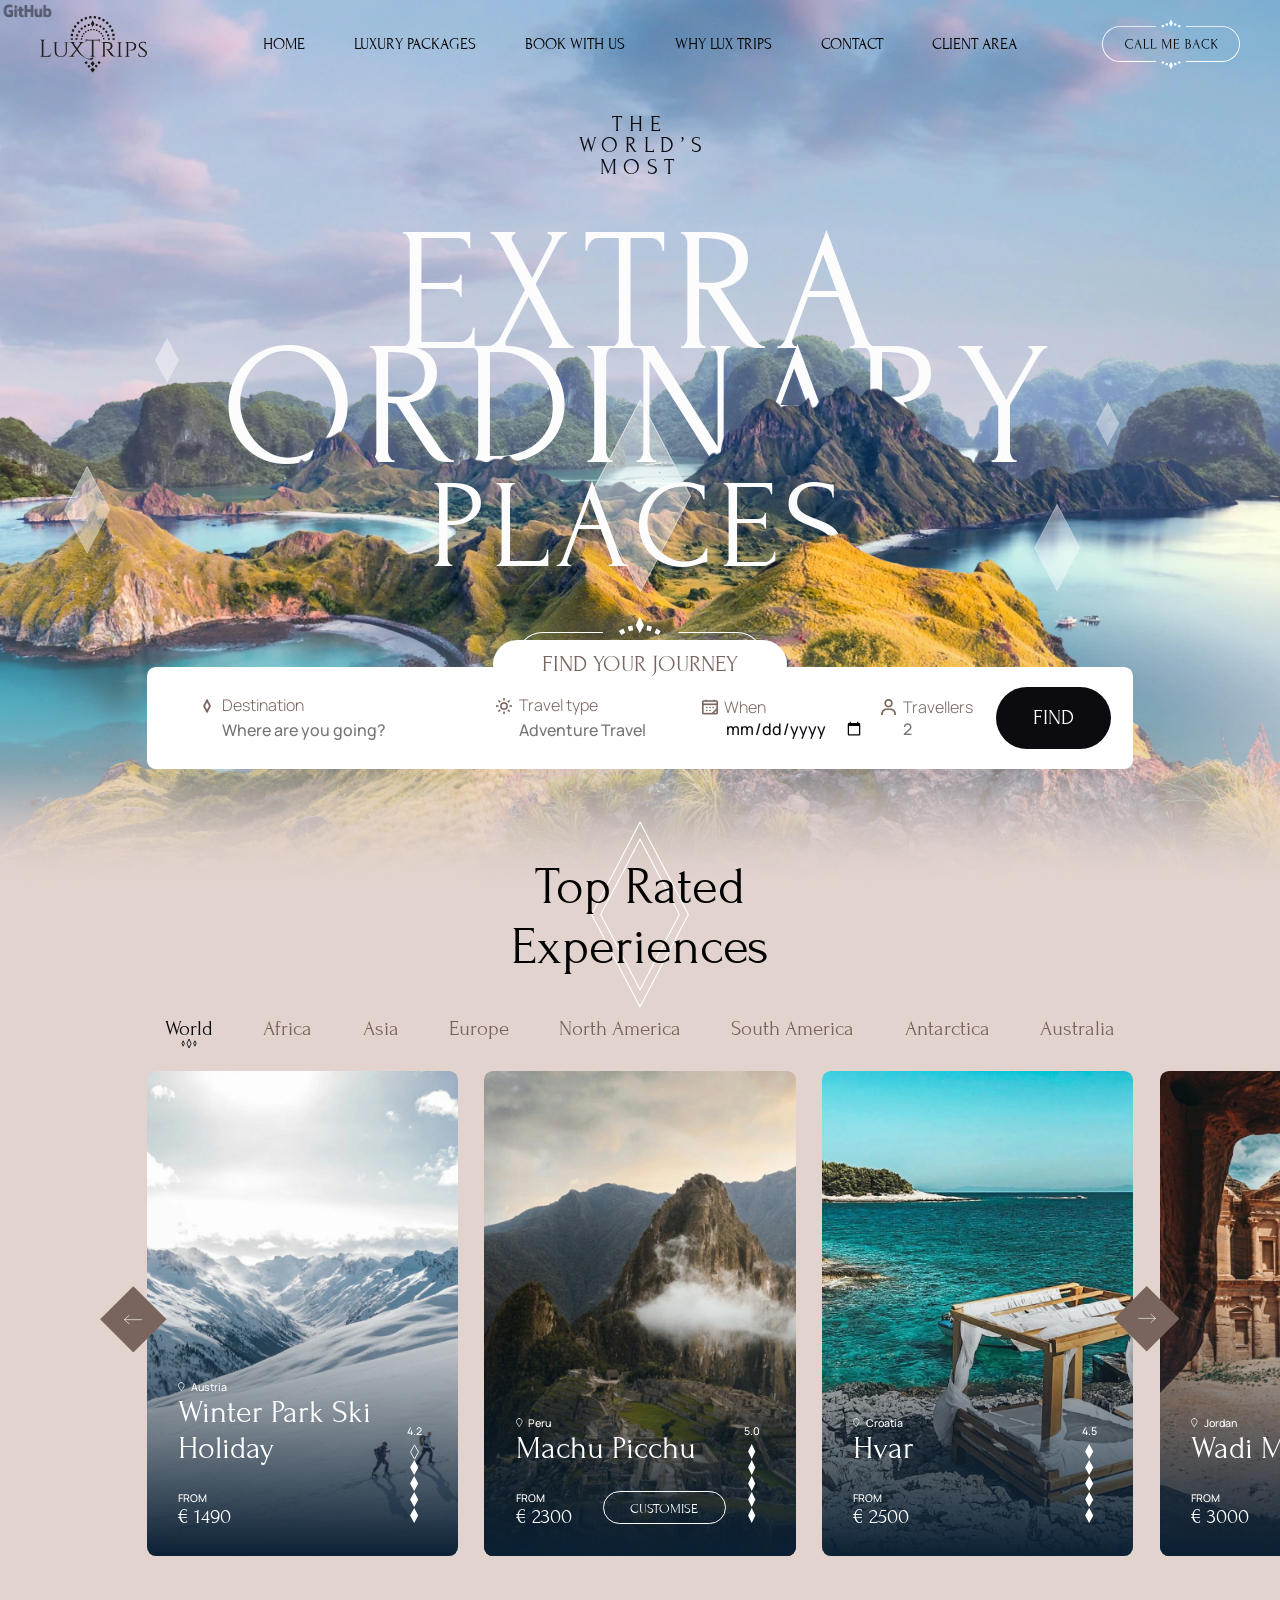
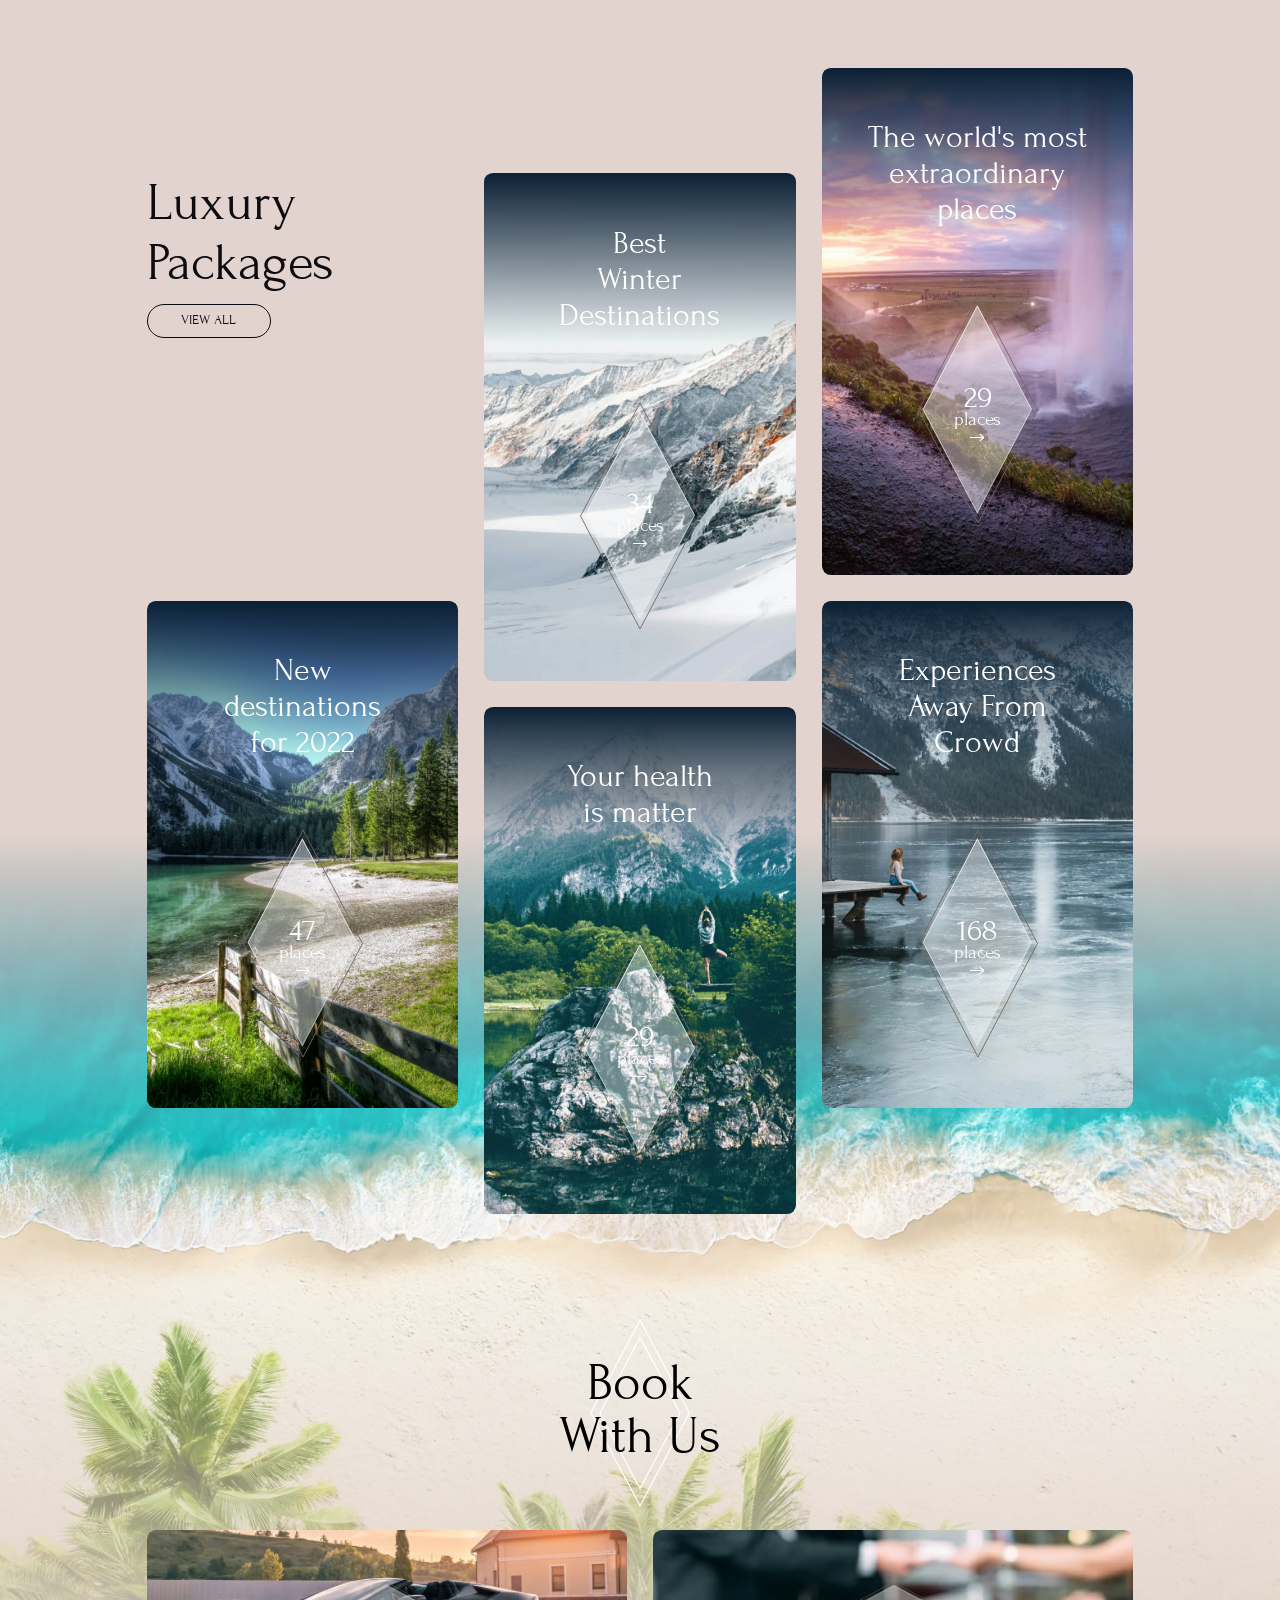
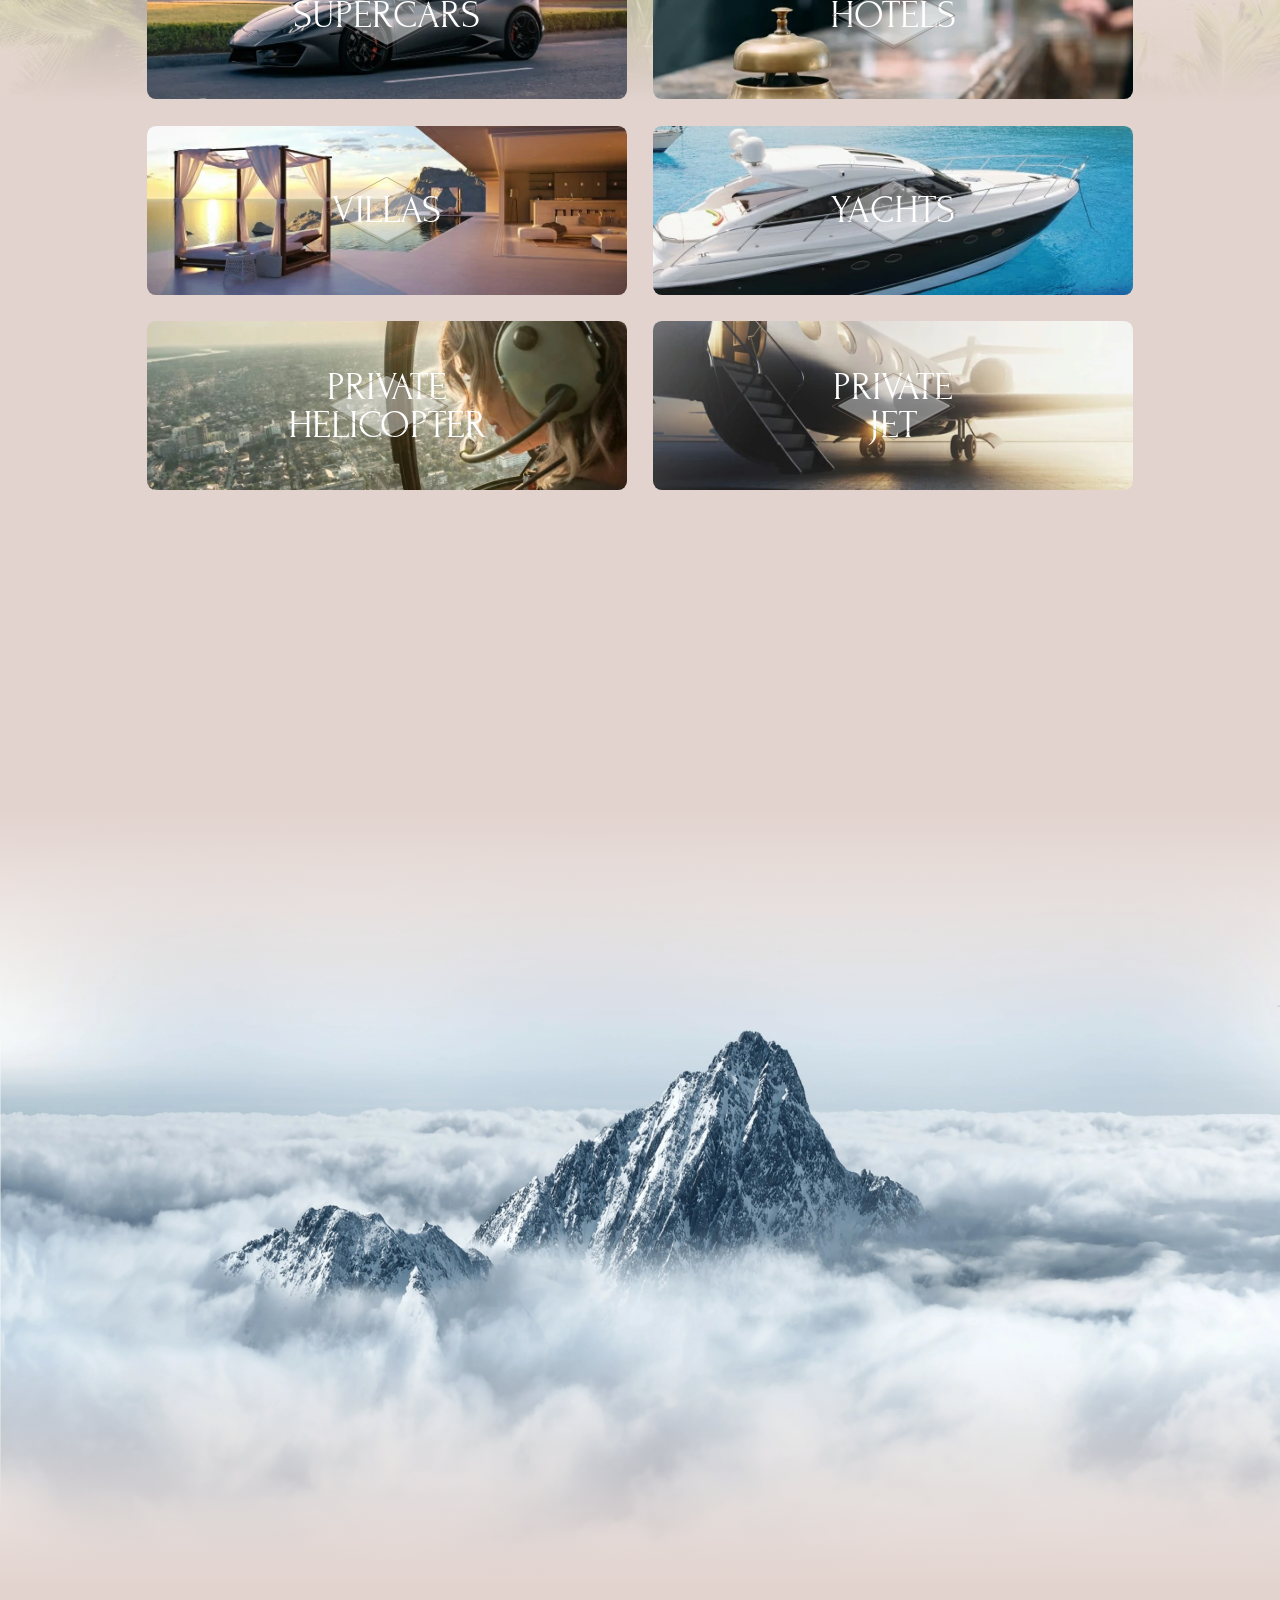
==== commit 8d0a18f0: "#15 update third project" ====
--- a/luxtrips/index.html
+++ b/luxtrips/index.html
@@ -6,7 +6,7 @@
 		<title>Lux Trips</title>
 		<meta name="description" content="Lux Trips">
 		<meta name="viewport" content="width=device-width,initial-scale=1">
-		<link href="./styles/index.6b874d.css" rel="stylesheet">
+		<link href="./styles/index.1a93b7.css" rel="stylesheet">
 	</head>
 
 	<body>
@@ -427,10 +427,38 @@
 					</div>
 				</div>
 			</div>
+			<div class="lux-trips">
+				<div class="lux-trips-bg">
+					<picture class="lux-trips-bg_mobile">
+						<source media="(min-width: 641px)" srcset="./img/index/lt-bg-mobile@910w.webp, ./img/index/lt-bg-mobile@1820w.webp 2x" type="image/webp" alt="Первый фон" loading="lazy">
+						<source media="(min-width: 641px)" srcset="./img/index/lt-bg-mobile@910w.jpg, ./img/index/lt-bg-mobile@1820w.jpg 2x" type="image/jpeg" alt="Первый фон" loading="lazy">
+						<source media="(max-width: 640px)" srcset="./img/index/lt-bg-mobile@640w.webp, ./img/index/lt-bg-mobile@1280w.webp 2x" type="image/webp" alt="Первый фон" loading="lazy">
+						<source media="(max-width: 640px)" srcset="./img/index/lt-bg-mobile@640w.jpg, ./img/index/lt-bg-mobile@1280w.jpg 2x" type="image/jpeg" alt="Первый фон" loading="lazy">
+						<img class="lux-trips-bg_mobile" src="./img/index/lt-bg-mobile@910w.jpg" type="image/jpeg" alt="Первый фон" loading="lazy">
+					</picture>
+					<picture class="lux-trips-bg_desktop">
+						<source media="(min-width: 1441px)" srcset="./img/index/lt-bg-desktop@1920w.webp, ./img/index/lt-bg-desktop@3840w.webp 2x" type="image/webp" alt="Первый фон" loading="lazy">
+						<source media="(min-width: 1441px)" srcset="./img/index/lt-bg-desktop@1920w.jpg, ./img/index/lt-bg-desktop@3840w.jpg 2x" type="image/jpeg" alt="Первый фон" loading="lazy">
+						<source media="(max-width: 1440px)" srcset="./img/index/lt-bg-desktop@1440w.webp, ./img/index/lt-bg-desktop@2880w.webp 2x" type="image/webp" alt="Первый фон" loading="lazy">
+						<source media="(max-width: 1440px)" srcset="./img/index/lt-bg-desktop@1440w.jpg, ./img/index/lt-bg-desktop@2880w.jpg 2x" type="image/jpeg" alt="Первый фон" loading="lazy">
+						<img class="lux-trips-bg_desktop" src="./img/index/lt-bg-desktop@1440w.jpg" type="image/jpeg" alt="Первый фон" loading="lazy">
+					</picture>
+				</div>
+				<div class="lux-trips-inner">
+					<div class="lux-trips-inner__title">Why
+						<br>Lux Trips
+					</div>
+					<div class="lux-trips-inner__text">As Travel Designer, we know the ins and outs of travel from who to work with, where to go, when to book, and which restaurant provides the most authentic cuisine.</div>
+					<div class="lux-trips-inner__text">Exclusive knowledge to provide the best of the best to clients</div>
+					<div class="lux-trips-inner__text">Our area of expertise ranges from luxury resorts and villas/chalets holiday bookings, private yacht and jet charters, to exclusive tours and personalized journey planning.</div>
+					<div class="lux-trips-inner__text">We craft and plan unique itineraries tailored to customers’ interests and with strong attention to detail</div>
+					<div class="lux-trips-inner__button">help me plan a trip</div>
+				</div>
+			</div>
 		</div>
 		<script src="./js/main.005f37.js"></script>
 		<script src="./js/vendors.fc9e3a.js"></script>
-		<script src="./js/index.ed3c03.js"></script>
+		<script src="./js/index.77865a.js"></script>
 	</body>
 
 </html>
--- a/luxtrips/styles/index.1a93b7.css
+++ b/luxtrips/styles/index.1a93b7.css
@@ -0,0 +1 @@
+a,abbr,acronym,address,applet,article,aside,audio,b,big,blockquote,body,canvas,caption,center,cite,code,dd,del,details,dfn,div,dl,dt,em,embed,fieldset,figcaption,figure,footer,form,h1,h2,h3,h4,h5,h6,header,hgroup,html,i,iframe,img,ins,kbd,label,legend,li,mark,menu,nav,object,ol,output,p,pre,q,ruby,s,samp,section,small,span,strike,strong,sub,summary,sup,table,tbody,td,tfoot,th,thead,time,tr,tt,u,ul,var,video{font-size:100%;margin:0;padding:0;vertical-align:baseline}a{text-decoration:none}a:active,a:hover{outline:0}li,ul{list-style-type:none;margin:0;padding:0}h1,h2,h3,h4,h5,h6{font-size:100%;font-weight:400}*,:after,:before,html{-webkit-box-sizing:border-box;box-sizing:border-box}:focus{outline:0}audio,img,video{height:auto;max-width:100%}audio,canvas,iframe,img,svg,video{vertical-align:middle}iframe{border:0}textarea{box-shadow:none;-webkit-box-shadow:none;-moz-box-shadow:none;overflow:auto;resize:none;vertical-align:top}button,input,select,textarea{border:none;font-size:100%;margin:0;outline:none}button,input{line-height:normal}table{border-collapse:collapse;border-spacing:0}td,th{padding:0;text-align:left}@font-face{font-family:Forum-Regular;src:url(../fonts/Forum-Regular.72bb4f.ttf)}@font-face{font-family:Manrope-Light;src:url(../fonts/Manrope-Light.182f89.ttf)}@font-face{font-family:Manrope-Medium;src:url(../fonts/Manrope-Medium.c1117f.ttf)}body{font-family:Forum-Regular}body a,body button{-webkit-transition:all .1s linear 0s;-o-transition:all .1s linear 0s;transition:all .1s linear 0s}body a:hover,body button:hover{cursor:pointer;opacity:75%}body a:active,body button:active{cursor:pointer;opacity:50%}::-webkit-scrollbar{width:0}body{background-color:#e2d3ce}.link{background:no-repeat 50%/50px 20px url(../img/index/GitHub.png);height:20px;opacity:.5;position:absolute;width:50px;z-index:5}.link:hover{opacity:.75}.link:active{opacity:1}.parallax{-webkit-box-orient:vertical;-webkit-box-direction:normal;-webkit-box-align:center;-ms-flex-align:center;align-items:center;display:-webkit-box;display:-ms-flexbox;display:flex;-ms-flex-direction:column;flex-direction:column;width:100vw}.nav-closed{height:222vw}.nav-opened{height:363vw}.body-inner{-webkit-box-orient:vertical;-webkit-box-direction:normal;-webkit-box-align:center;-ms-flex-align:center;align-items:center;background:-o-linear-gradient(top,hsla(15,26%,85%,0) 0,#e2d3ce 9.7vw,#e2d3ce 100%);background:-webkit-gradient(linear,left top,left bottom,from(hsla(15,26%,85%,0)),color-stop(9.7vw,#e2d3ce),to(#e2d3ce));background:linear-gradient(180deg,hsla(15,26%,85%,0),#e2d3ce 9.7vw,#e2d3ce);display:-webkit-box;display:-ms-flexbox;display:flex;-ms-flex-direction:column;flex-direction:column;max-width:100vw;width:100%}.lp-background{bottom:30vw;height:155vw;position:relative;width:100%}.lp-background:after,.lp-background:before{content:"";left:0;position:absolute;width:100%;z-index:0}.lp-background:before{background:-o-linear-gradient(top,#e2d3ce 0,hsla(15,26%,85%,0) 100%);background:-webkit-gradient(linear,left top,left bottom,from(#e2d3ce),to(hsla(15,26%,85%,0)));background:linear-gradient(180deg,#e2d3ce,hsla(15,26%,85%,0));height:40%;top:0}.lp-background:after{background:-o-linear-gradient(bottom,#e2d3ce 0,hsla(15,26%,85%,0) 100%);background:-webkit-gradient(linear,left bottom,left top,from(#e2d3ce),to(hsla(15,26%,85%,0)));background:linear-gradient(0deg,#e2d3ce,hsla(15,26%,85%,0));bottom:0;height:60%}.lp-bg-mobile{height:100%;-o-object-fit:cover;object-fit:cover;width:100%}.lp-bg-desktop{display:none}@media(min-width:910px){.link{background-size:55px 22px;height:22px;width:55px}.parallax{height:60vw}.lp-background{height:68vw}.lp-bg-mobile{display:none}.lp-bg-desktop{display:block;height:100%;-o-object-fit:cover;object-fit:cover;width:100%}}@media(min-width:1440px){.link{background-size:4.166vw 1.666vw;height:1.666vw;width:4.166vw}.parallax{height:57.5vw}.lp-background{bottom:400px;height:980px}}.book{max-width:1440px;top:-110vw}.book,.book-title{position:relative;width:100%}.book-title{font-size:10.67vw;line-height:100%;padding-bottom:17.333vw;text-align:center}.book-title img{display:none}.book-items{-webkit-box-orient:vertical;-webkit-box-direction:normal;-webkit-box-pack:justify;-ms-flex-pack:justify;-ms-flex-direction:column;flex-direction:column;height:324vw;justify-content:space-between;padding:0 4vw;width:100%}.book-item,.book-items{display:-webkit-box;display:-ms-flexbox;display:flex}.book-item{-webkit-box-pack:center;-ms-flex-pack:center;-webkit-box-align:center;-ms-flex-align:center;align-items:center;border-radius:2.667vw;color:#fff;font-size:11.733vw;height:50.667vw;justify-content:center;line-height:98.5%;position:relative;text-align:center;text-transform:uppercase;width:92vw;z-index:1}.book-item__vector{position:absolute;-webkit-transform:rotate(90deg);-ms-transform:rotate(90deg);transform:rotate(90deg);z-index:0}.book-item__vector:nth-child(2){height:37.333vw;width:20vw}.book-item__vector:nth-child(3){height:33.867vw;width:17.867vw}.book-item__bg{border-radius:2.667vw;height:100%;left:0;-o-object-fit:cover;object-fit:cover;position:absolute;top:0;width:100%;z-index:-1}@media(min-width:910px){.book{top:-57vw}.book-title{font-size:4.167vw;padding-bottom:5.2vw;z-index:0}.book-title img{display:block;height:14.722vw;left:46.1vw;position:absolute;top:-3vw;width:7.777vw;z-index:-1}.book-items{-ms-flex-line-pack:justify;align-content:space-between;-ms-flex-wrap:wrap;flex-wrap:wrap;height:43.75vw;padding:0 11.458vw;width:100%}.book-item{border-radius:.7vw;font-size:3.055vw;height:13.194vw;width:37.5vw}.book-item__vector:nth-child(2){height:9.722vw;width:5.208vw}.book-item__vector:nth-child(3){height:8.819vw;width:4.652vw}.book-item__bg{border-radius:.7vw}}@media(min-width:1440px){.book{top:-730px}.book-title{font-size:60px;padding-bottom:75px}.book-title img{height:212px;left:663px;top:-47px;width:112px}.book-items{height:630px;padding:0 165px;width:100%}.book-item{border-radius:10px;font-size:44px;height:190px;width:540px}.book-item__vector:nth-child(2){height:140px;width:75px}.book-item__vector:nth-child(3){height:127px;width:67px}.book-item__bg{border-radius:10px}}.find-form{-webkit-box-orient:vertical;-webkit-box-direction:normal;-webkit-box-align:center;-ms-flex-align:center;align-items:center;display:-webkit-box;display:-ms-flexbox;display:flex;-ms-flex-direction:column;flex-direction:column;height:111vw;position:relative;top:-10vw;width:100%}.subtract-top{width:13vw}.subtract{position:relative;top:-1.5vw;width:74.7vw}.find-form-title{background-color:#fff;border-radius:17.9vw;color:#79655e;font-size:6.88vw;height:14.7vw;padding:3.47vw;position:relative;text-align:center;text-transform:uppercase;top:-15.7vw;width:82.7vw;z-index:1}.forms{-webkit-box-orient:vertical;-webkit-box-direction:normal;-webkit-box-pack:justify;-ms-flex-pack:justify;background-color:#fff;border-radius:2.66vw;display:-webkit-box;display:-ms-flexbox;display:flex;-ms-flex-direction:column;flex-direction:column;height:96vw;justify-content:space-between;padding:10.7vw 4vw 8vw;position:absolute;top:15vw;width:92vw}.form-label{font-size:4.8vw;height:13.3vw;padding:0 3vw}.form-title{display:-webkit-box;display:-ms-flexbox;display:flex;height:50%}.form-title p{color:#79655e;display:inline-block;font-family:Manrope-Light;height:100%;padding-left:1vw}.form-title div{-webkit-box-align:center;-ms-flex-align:center;-webkit-box-pack:center;-ms-flex-pack:center;align-items:center;display:-webkit-inline-box;display:-ms-inline-flexbox;display:inline-flex;height:100%;justify-content:center;width:6.6vw}.form-title div img{max-height:4.8vw;max-width:4.8vw}.form{color:#0c0b10;font-family:Manrope-Medium;height:50%;padding-left:7.4vw;width:100%}.second-forms{-webkit-box-pack:justify;-ms-flex-pack:justify;display:-webkit-box;display:-ms-flexbox;display:flex;height:13.3vw;justify-content:space-between;padding:0 3vw}.second-form-label{display:inline-block;font-size:4.8vw;height:13.3vw;width:35%}.second-form-label:first-child{width:60%}.find-button{background:#0c0b10;border-radius:32.3vw;color:#fff;font-family:Forum-Regular;font-size:6.4vw;height:18.7vw;text-transform:uppercase;width:83.2vw}@media(min-width:910px){.find-form{height:111vw;top:-5vw}.subtract-top{width:3.33vw}.subtract{top:-.3vw;width:19.4vw}.find-form-title{border-radius:4.65vw;font-size:1.78vw;height:3.82vw;padding:.9vw;top:-3.9vw;width:22.9vw}.forms{-webkit-box-orient:horizontal;-webkit-box-direction:normal;border-radius:.694vw;-ms-flex-direction:row;flex-direction:row;height:7.92vw;padding:1.52vw 1.74vw 1.52vw 3.82vw;top:3.9vw;width:77vw}.form-label{font-size:1.25vw;height:100%;padding:.57vw 0;width:20%}.form-label:first-child{width:30%}.form-title p{padding-left:.25vw}.form-title div{width:1.74vw}.form-title div img{max-height:1.25vw;max-width:1.25vw}.form{padding-left:2vw}.second-forms{height:100%;padding:.694vw 0;width:30%}.second-form-label{font-size:1.25vw;height:100%}.find-button{border-radius:8.4vw;font-size:1.67vw;height:4.86vw;width:12.5%}}@media(min-width:1440px){.find-form{height:170vw;top:-3vw}.subtract-top{width:48.6px}.subtract{top:-7px;width:280px}.find-form-title{border-radius:67px;font-size:25px;height:55px;padding:13px;top:-57px;width:330px}.forms{border-radius:10px;height:115px;padding:22px 25px 22px 55px;top:55px;width:1110px}.form-label{font-size:18px;padding:10px 0}.form-title p{padding-left:5px}.form-title div{width:18px}.form-title div img{max-height:18px;max-width:18px}.form{padding-left:23px}.second-forms{padding:10px 0}.second-form-label{font-size:18px}.find-button{border-radius:121px;font-size:24px;height:70px}}.intro{-webkit-box-orient:vertical;-webkit-box-direction:normal;-webkit-box-align:center;-ms-flex-align:center;align-items:center;display:-webkit-box;display:-ms-flexbox;display:flex;-ms-flex-direction:column;flex-direction:column;left:0;position:relative;top:-70px;width:100%;z-index:-1}.intro-bg{position:absolute}.intro-bg,.intro-bg-mobile{height:auto;width:100%}.intro-bg-desktop{display:none}.first-bg{top:-10vw;z-index:-10}.heading-first{color:#0c0b10;font-size:4.53vw;height:40vw;letter-spacing:.3em;line-height:98%;padding-top:25vw;text-align:center;text-transform:uppercase;width:30vw}.second-bg{top:54.5vw;z-index:-6}.rhomb-intro-left-top{left:-1vw;position:absolute;top:65vw;width:4.53vw;z-index:-5}.heading-second-top{height:36.8vw;padding-top:11.5vw;width:-webkit-min-content;width:-moz-min-content;width:min-content;z-index:-5}.heading{color:#fcfcfc;font-size:19.2vw;letter-spacing:.04em;line-height:12.3vw;text-align:center;text-transform:uppercase}.third-bg{top:71.3vw;z-index:-4}.rhomb-intro-right-top{position:absolute;right:11.5vw;top:68.6vw;width:4.26vw;z-index:-3}.rhomb-intro-center{position:absolute;top:62vw;width:19.4vw;z-index:-3}.heading-second-bottom{height:24.8vw;padding-top:5.76vw;z-index:-2}.rhomb-intro-right-bottom{position:absolute;right:-1vw;top:80.4vw;width:8.8vw;z-index:-2}.fourth-bg{top:84.4vw;z-index:-1}.rhomb-intro-left-bottom{left:6.26vw;position:absolute;top:94vw;width:7.33vw;z-index:-2}.gradient{background:-o-linear-gradient(top,hsla(15,26%,85%,0) 0,#e2d3ce 50%,#e2d3ce 100%);background:-webkit-gradient(linear,left top,left bottom,from(hsla(15,26%,85%,0)),color-stop(50%,#e2d3ce),to(#e2d3ce));background:linear-gradient(180deg,hsla(15,26%,85%,0),#e2d3ce 50%,#e2d3ce);height:106vw;position:absolute;top:117vw;width:100%;z-index:0}@media(min-width:910px){.intro{top:-6.95vw}.intro-bg-mobile{display:none}.intro-bg-desktop{display:block;height:auto;width:100%}.first-bg{top:0}.heading-first{font-size:1.74vw;height:13.8vw;padding-top:8.88vw;width:9.58vw}.second-bg{top:24.8vw}.rhomb-intro-left-top{left:12.1vw;top:26.4vw;width:1.87vw}.heading-second-top{height:22.5vw;padding-top:4.8vw}.heading{font-size:13.7vw;line-height:8.95vw}.third-bg{top:30.1vw}.rhomb-intro-right-top{right:12.6vw;top:31.4vw;width:1.8vw}.rhomb-intro-center{top:31.2vw;width:8vw}.heading-second-bottom{font-size:9.83vw;height:10vw;padding-top:.5vw}.rhomb-intro-right-bottom{right:15.6vw;top:39.4vw;width:3.61vw}.fourth-bg{top:40.9vw}.rhomb-intro-left-bottom{left:5vw;top:36.4vw;width:3.61vw}.gradient{background:-o-linear-gradient(top,hsla(15,26%,85%,0) 0,#e2d3ce 100%);background:-webkit-gradient(linear,left top,left bottom,from(hsla(15,26%,85%,0)),to(#e2d3ce));background:linear-gradient(180deg,hsla(15,26%,85%,0),#e2d3ce);height:24.3vw;top:46vw}}@media(min-width:1440px){.intro{top:-100px}.heading-first{font-size:1.74vw;height:11.8vw;padding-top:6.88vw;width:9.58vw}.second-bg{top:22.8vw}.rhomb-intro-left-top{left:12.1vw;top:24.4vw;width:1.87vw}.heading-second-top{height:22.5vw;padding-top:4.8vw}.heading{font-size:13.7vw;line-height:8.95vw}.third-bg{top:28.1vw}.rhomb-intro-right-top{right:12.6vw;top:29.4vw;width:1.8vw}.rhomb-intro-center{top:29.2vw;width:8vw}.heading-second-bottom{font-size:9.83vw;height:10vw;padding-top:.5vw}.rhomb-intro-right-bottom{right:15.6vw;top:37.4vw;width:3.61vw}.fourth-bg{top:38.9vw}.rhomb-intro-left-bottom{left:5vw;top:34.4vw;width:3.61vw}.gradient{top:44vw}}.lux-trips{-webkit-box-orient:vertical;-webkit-box-direction:normal;-webkit-box-align:center;-ms-flex-align:center;align-items:center;display:-webkit-box;display:-ms-flexbox;display:flex;-ms-flex-direction:column;flex-direction:column;padding-top:40vw;position:relative;top:-110vw;width:100%}.lux-trips-bg{left:0;position:absolute;top:25vw}.lux-trips-bg:after,.lux-trips-bg:before{content:"";left:0;position:absolute;width:100%;z-index:0}.lux-trips-bg:before{background:-o-linear-gradient(top,#e2d3ce 0,hsla(15,26%,85%,0) 100%);background:-webkit-gradient(linear,left top,left bottom,from(#e2d3ce),to(hsla(15,26%,85%,0)));background:linear-gradient(180deg,#e2d3ce,hsla(15,26%,85%,0));height:30%;top:0}.lux-trips-bg:after{background:-o-linear-gradient(bottom,#e2d3ce 0,hsla(15,26%,85%,0) 100%);background:-webkit-gradient(linear,left bottom,left top,from(#e2d3ce),to(hsla(15,26%,85%,0)));background:linear-gradient(0deg,#e2d3ce,hsla(15,26%,85%,0));bottom:0;height:30%}.lux-trips-bg_mobile{-o-object-fit:cover;object-fit:cover}.lux-trips-bg_desktop{display:none}.lux-trips-inner{-webkit-box-orient:vertical;-webkit-box-direction:normal;-webkit-box-align:center;-ms-flex-align:center;align-items:center;display:-webkit-box;display:-ms-flexbox;display:flex;-ms-flex-direction:column;flex-direction:column;padding:0 4vw;width:100%;z-index:1}.lux-trips-inner__title{font-size:10.67vw;line-height:100%;padding-bottom:6.666vw;text-align:center}.lux-trips-inner__text:nth-child(2n){font-family:Manrope-Medium;font-size:4.266vw}.lux-trips-inner__text:nth-child(3){font-size:10.67vw;padding:86.666vw 17.333vw 8vw 6.667vw}.lux-trips-inner__text:nth-child(4){padding-left:34.666vw}.lux-trips-inner__text:nth-child(5){font-size:6.933vw;padding:8vw 0 8vw 34.666vw}.lux-trips-inner__button{border:1px solid #0c0b10;border-radius:26.4vw;font-size:6.4vw;height:16vw;padding:4.5vw;text-align:center;text-transform:uppercase;width:92vw}@media(min-width:910px){.lux-trips{padding-top:32vw;top:-57vw}.lux-trips-bg{top:25vw}.lux-trips-bg_mobile{display:none}.lux-trips-bg_desktop{display:block;-o-object-fit:cover;object-fit:cover}.lux-trips-inner{display:none;grid-template-columns:17.7vw 24.652vw;grid-template-rows:12.84vw 29.86vw 18.05vw 18vw 3.125vw 2.638vw;padding:0;width:44.1vw}.lux-trips-inner__title{font-size:4.166vw;grid-column:1/2;grid-row:1/2;line-height:100%;padding-bottom:0;text-align:left}.lux-trips-inner__text:nth-child(2n){font-size:1.111vw;grid-column:2/3;grid-row:1/2}.lux-trips-inner__text:nth-child(3){font-size:2.777vw;grid-column:1/2;grid-row:3/4;padding:0}.lux-trips-inner__text:nth-child(4){grid-row:3/4;padding-left:0}.lux-trips-inner__text:nth-child(5){font-size:2.777vw;grid-column:2/3;grid-row:5/6;padding:0}.lux-trips-inner__button{border-radius:4.2;font-size:1.111vw;grid-column:2/3;grid-row:7/8;height:2.638vw;padding:.694vw;width:14.93vw}}@media(min-width:1440px){.lux-trips{padding-top:120px;top:-730px}.lux-trips-bg{top:25vw}.lux-trips-inner{grid-template-columns:255px 355px;grid-template-rows:185px 430px 260px 260px 45px 38px;width:635px}.lux-trips-inner__title{font-size:60px}.lux-trips-inner__text:nth-child(2n){font-size:16px}.lux-trips-inner__text:nth-child(3),.lux-trips-inner__text:nth-child(5){font-size:40px}.lux-trips-inner__button{border-radius:61px;font-size:16px;height:38px;padding:10px;width:215px}}.luxury-packages{-webkit-box-orient:vertical;-webkit-box-align:center;-ms-flex-align:center;align-items:center;-ms-flex-direction:column;flex-direction:column;height:190vw;max-width:1440px;padding-top:22vw;position:relative;width:100%}.luxury-packages,.luxury-packages-title{-webkit-box-direction:normal;display:-webkit-box;display:-ms-flexbox;display:flex}.luxury-packages-title{-webkit-box-align:end;-ms-flex-align:end;-webkit-box-pack:justify;-ms-flex-pack:justify;-webkit-box-orient:horizontal;align-items:flex-end;color:#0c0b10;-ms-flex-direction:row;flex-direction:row;height:32vw;justify-content:space-between;padding-bottom:8vw;width:92vw}.luxury-packages-title div{font-size:10.67vw;width:50%}.luxury-packages-title a{border:1px solid #0c0b10;border-radius:100vw;color:#0c0b10;font-size:4.266vw;height:10vw;padding:2.5vw;text-align:center;text-transform:uppercase;width:37.333vw}.packages-slider{height:136vw;position:relative;width:100vw;z-index:1}.packages-slider-inner{height:100%;overflow:hidden;width:100vw}.packages-slider-line{-webkit-box-pack:justify;-ms-flex-pack:justify;display:-webkit-box;display:-ms-flexbox;display:flex;height:100%;justify-content:space-between;left:0;padding:0 6vw;position:relative;-webkit-transition:all .5s ease;-o-transition:all .5s ease;transition:all .5s ease;width:452vw}.packages-slide{height:100%;min-width:88vw;padding:0 2vw;position:relative;width:88vw}.packages-slide img,.packages-slide picture{border-radius:2.666vw;height:100%;-o-object-fit:cover;object-fit:cover;position:absolute;width:84vw;z-index:-1}.packages-slide__title{background:-o-linear-gradient(bottom,rgba(0,0,0,0) 0,#0b2034 100%);background:-webkit-gradient(linear,left bottom,left top,from(rgba(0,0,0,0)),to(#0b2034));background:linear-gradient(0deg,rgba(0,0,0,0),#0b2034);border-radius:2.666vw;color:#fff;font-size:9.6vw;height:33.333%;padding-top:12vw;text-align:center;width:100%}.packages-slide__link{bottom:10%;height:50.5%;left:29.5%;position:absolute;width:41%}.packages-slide__link img:nth-child(2){height:92%;left:3.5%;position:absolute;top:4%;width:92%}.packages-slide__link img:last-child{height:4%;left:44%;position:absolute;top:60%;width:12%}.packages-slide__link div{color:#fff;font-size:9.333vw;left:30.55%;line-height:70%;position:absolute;text-align:center;top:40%}.packages-slide__link div p:last-child{font-size:5.6vw}@media(min-width:910px){.luxury-packages{height:98.5vw;padding:8.75vw 11.458vw 0}.luxury-packages-title{-webkit-box-align:start;-ms-flex-align:start;-webkit-box-orient:vertical;-webkit-box-direction:normal;align-items:flex-start;-ms-flex-direction:column;flex-direction:column;height:12.84vw;left:11.45vw;padding-bottom:0;position:absolute;top:17vw;width:14.93vw}.luxury-packages-title div{font-size:4.166vw;width:100%}.luxury-packages-title a{font-size:1.111vw;height:2.638vw;padding:.6vw;width:9.722vw}.packages-slider{height:89.583vw;width:100%}.packages-slider .slider-button{display:none}.packages-slider-inner{width:100%}.packages-slider-line{grid-gap:2vw;display:grid;grid-template-columns:1fr 1fr 1fr;grid-template-rows:1fr 5fr 1fr 5fr 1fr;padding:0;width:100%}.packages-slide{height:100%;min-width:0;padding:0;width:100%}.packages-slide img,.packages-slide picture{border-radius:.7vw;width:100%}.packages-slide:first-child{grid-column:2/3;grid-row:2/4}.packages-slide:nth-child(2){grid-column:3/4;grid-row:1/3}.packages-slide:nth-child(3){grid-column:1/2;grid-row:3/5}.packages-slide:nth-child(4){grid-column:2/3;grid-row:4/6}.packages-slide:nth-child(5){grid-column:3/4;grid-row:3/5}.packages-slide__title{border-radius:.7vw;font-size:2.5vw;padding-top:4vw}.packages-slide__link{height:45%;left:30.8%;width:38.5%}.packages-slide__link div{font-size:2.43vw;left:30.5%}.packages-slide__link div p:last-child{font-size:1.46vw}}@media(min-width:1440px){.luxury-packages{height:1417px;padding:126px 165px 0}.luxury-packages-title{height:185px;left:165px;top:245px;width:215px}.luxury-packages-title div{font-size:60px}.luxury-packages-title a{font-size:16px;height:38px;padding:10px;width:140px}.packages-slider{height:1290px}.packages-slider-line{grid-gap:30px;display:grid}.packages-slide__title{font-size:36px;padding-top:57px}.packages-slide__link div{font-size:35px}.packages-slide__link div p:last-child{font-size:21px}}.nav{display:grid;grid-template-columns:1fr 1fr 1fr;max-width:1440px;padding:0 20px;width:100%}.nav_nojs .nav-toggle{display:none}.nav_closed{grid-template-rows:70px}.nav_closed .nav-items{display:none}.nav_opened{background:#e2d3ce;grid-template-rows:70px 540px}.logo-main{-webkit-box-orient:horizontal;-webkit-box-direction:normal;-webkit-box-pack:center;-ms-flex-pack:center;-webkit-box-align:center;-ms-flex-align:center;align-items:center;display:-webkit-box;display:-ms-flexbox;display:flex;-ms-flex-direction:row;flex-direction:row;grid-column:2/3;grid-row:1/2;justify-content:center}.logo-main a{height:40px;width:75px}.logo-call-me{-webkit-box-orient:horizontal;-webkit-box-direction:normal;-webkit-box-pack:start;-ms-flex-pack:start;-webkit-box-align:center;-ms-flex-align:center;align-items:center;display:-webkit-box;display:-ms-flexbox;display:flex;-ms-flex-direction:row;flex-direction:row;grid-column:1/2;grid-row:1/2;justify-content:flex-start}.logo-call-me a{height:36px;width:88px}.logo-call-me_desktop{display:none}.nav-toggle{-webkit-box-orient:horizontal;-webkit-box-pack:end;-ms-flex-pack:end;-webkit-box-align:center;-ms-flex-align:center;align-items:center;-ms-flex-direction:row;flex-direction:row;grid-column:3/4;grid-row:1/2;justify-content:flex-end}.nav-toggle,.nav-toggle__button{-webkit-box-direction:normal;display:-webkit-box;display:-ms-flexbox;display:flex}.nav-toggle__button{-webkit-box-orient:vertical;-webkit-box-pack:justify;-ms-flex-pack:justify;-webkit-box-align:end;-ms-flex-align:end;align-items:flex-end;background:none;-ms-flex-direction:column;flex-direction:column;height:26px;justify-content:space-between;padding:0;width:60px}.nav-toggle__button div{border-bottom:1px solid #fff;height:1px;width:60px}.nav-toggle__button div:first-child{width:45px}.nav-items{background:no-repeat 50%/260px 510px url(../img/index/Vector-menu.svg);grid-column:1/4;grid-row:2/3}.nav-items-inner{-webkit-box-orient:vertical;-webkit-box-direction:normal;-webkit-box-pack:justify;-ms-flex-pack:justify;-webkit-box-align:center;-ms-flex-align:center;align-items:center;display:-webkit-box;display:-ms-flexbox;display:flex;-ms-flex-direction:column;flex-direction:column;justify-content:space-between;text-transform:uppercase}.nav-items__item{color:#000;font-size:24px;height:90px;line-height:26px;padding:33px;text-align:center;width:100%}@media(min-width:910px){.nav,.nav_closed,.nav_opened{background:none;grid-template-columns:1fr 6fr 1fr;grid-template-rows:6.94vw;padding:0 3.125vw}.nav .nav-items,.nav_closed .nav-items,.nav_opened .nav-items{display:-webkit-box;display:-ms-flexbox;display:flex}.logo-main{-webkit-box-pack:start;-ms-flex-pack:start;grid-column:1/2;justify-content:flex-start}.logo-main a{height:auto;width:8.33vw}.logo-call-me{-webkit-box-pack:end;-ms-flex-pack:end;grid-column:3/4;justify-content:flex-end}.logo-call-me a{height:auto;width:10.76vw}.logo-call-me_mobile{display:none}.logo-call-me_desktop{display:block}.nav-toggle{display:none}.nav-items{-webkit-box-pack:center;-ms-flex-pack:center;background:none;display:-webkit-box;display:-ms-flexbox;display:flex;grid-column:2/3;grid-row:1/2;justify-content:center}.nav-items-inner{-webkit-box-orient:horizontal;-webkit-box-direction:normal;-webkit-box-pack:justify;-ms-flex-pack:justify;-webkit-box-align:center;-ms-flex-align:center;align-items:center;-ms-flex-direction:row;flex-direction:row;justify-content:space-between;max-width:755px;width:100%}.nav-items__item{font-size:16px;height:auto;line-height:18px;margin:0;padding:0;width:auto}}@media(min-width:1440px){.nav,.nav_closed,.nav_opened{grid-template-rows:100px;padding:0 45px}.logo-main{-webkit-box-pack:start;-ms-flex-pack:start;justify-content:flex-start}.logo-main a{width:120px}.logo-call-me{-webkit-box-pack:end;-ms-flex-pack:end;justify-content:flex-end}.logo-call-me a{width:155px}.nav-items{padding:0}}.top-rated{max-width:1440px;width:100%}.top-rated,.top-rated-title{-webkit-box-orient:vertical;-webkit-box-direction:normal;-webkit-box-align:center;-ms-flex-align:center;align-items:center;display:-webkit-box;display:-ms-flexbox;display:flex;-ms-flex-direction:column;flex-direction:column}.top-rated-title{height:57.33vw;padding-top:14.67vw;position:relative;width:55vw}.top-rated-title img{height:42.67vw;width:22.67vw}.top-rated-title div{bottom:9vw;font-size:10.67vw;position:absolute;text-align:center}.top-rated-choice{-webkit-box-pack:center;-ms-flex-pack:center;-webkit-box-align:center;-ms-flex-align:center;align-items:center;justify-content:center;max-width:100vw;padding-top:5vw}.choice-radio,.top-rated-choice{display:-webkit-box;display:-ms-flexbox;display:flex}.choice-radio{-webkit-box-pack:justify;-ms-flex-pack:justify;color:#79655e;font-size:6.4vw;height:14vw;justify-content:space-between;max-width:1270px;min-width:100%;overflow-x:auto;padding:0 39vw 0 42.5vw;width:340vw}.choice-radio input{display:none}.choice-radio::-webkit-scrollbar{width:0}.radio-form div{height:100%;margin:0 5vw;white-space:nowrap}.radio-form:first-child div{margin-left:0}.radio-form:last-child div{margin-right:0}.radio-form>input:checked+div{background:no-repeat bottom/4.8vw 3.2vw url(../img/index/Vector-choice.svg);color:#0c0b10}.trips-slider{height:136vw;position:relative;width:100vw}.slider-button{height:20vw;position:absolute;right:-2.1vw;top:58vw;width:20vw;z-index:2}.slider-button:first-child{left:-2.1vw;-webkit-transform:rotate(180deg);-ms-transform:rotate(180deg);transform:rotate(180deg)}.trips-slider-inner{height:100%;overflow:hidden;width:100vw}.trips-slider-line{-webkit-box-pack:justify;-ms-flex-pack:justify;display:-webkit-box;display:-ms-flexbox;display:flex;height:100%;justify-content:space-between;left:0;padding:0 6vw;position:relative;-webkit-transition:all .5s ease;-o-transition:all .5s ease;transition:all .5s ease;width:0}.trips-slide{display:grid;grid-template-columns:1fr;grid-template-rows:43% 57%;height:100%;min-width:88vw;padding:0 2vw;width:88vw}.trips-slide__img{grid-row:1/3;-o-object-fit:cover;object-fit:cover}.trips-slide-inner,.trips-slide__img{border-radius:2.666vw;grid-column:1/2;height:100%;width:100%}.trips-slide-inner{background:-o-linear-gradient(top,rgba(0,0,0,0) 0,#0b2034 100%);background:-webkit-gradient(linear,left top,left bottom,from(rgba(0,0,0,0)),to(#0b2034));background:linear-gradient(180deg,rgba(0,0,0,0),#0b2034);color:#fff;display:grid;grid-row:2/3;grid-template-columns:35% 55% 10%;grid-template-rows:1fr 11.7% 15.7%;padding:8vw;z-index:1}.trips-slide__text{-webkit-box-orient:vertical;-webkit-box-direction:normal;-webkit-box-pack:end;-ms-flex-pack:end;display:-webkit-box;display:-ms-flexbox;display:flex;-ms-flex-direction:column;flex-direction:column;grid-column:1/3;grid-row:1/2;justify-content:flex-end}.trips-slide__text p:first-child{background:no-repeat 0/1.93vw 2.66vw url(../img/index/Vector-place.svg);font-family:Manrope-Medium;font-size:2.93vw;padding-left:2.5vw}.trips-slide__text p:last-child{font-size:8.53vw}.trips-slide__price{grid-column:1/2;grid-row:3/4}.trips-slide__price p:first-child{font-family:Manrope-Medium;font-size:2.93vw}.trips-slide__price p:last-child{font-size:5.6vw}.trips-slide__rating{-webkit-box-orient:vertical;-webkit-box-direction:normal;-webkit-box-pack:end;-ms-flex-pack:end;-webkit-box-align:center;-ms-flex-align:center;align-items:center;display:-webkit-box;display:-ms-flexbox;display:flex;-ms-flex-direction:column;flex-direction:column;grid-column:3/4;grid-row:1/4;justify-content:flex-end}.trips-slide__rating p{font-family:Manrope-Medium;font-size:2.93vw;padding-bottom:2vw}.trips-slide__rating img{height:4.266vw;width:2.4vw}.trips-slide__button{border:1px solid #fff;border-radius:100vw;color:#fff;font-size:3.733vw;grid-column:2/3;grid-row:3/4;height:100%;padding:2.5vw;text-align:center;text-transform:uppercase;width:90%}@media(min-width:910px){.top-rated-title{height:18.75vw;padding-top:4.166vw;width:20vw}.top-rated-title img{max-height:14.58vw;max-width:7.639vw}.top-rated-title div{bottom:2.43vw;font-size:4.166vw}.top-rated-choice{padding-top:.7vw}.choice-radio{font-size:1.666vw;height:2.5vw;max-width:950px;padding:0;width:77vw}.radio-form div{margin:0}.radio-form>input:checked+div{background-size:1.25vw .8333vw}.trips-slider{height:39.58vw;padding-top:1.736vw;width:100%}.slider-button{height:5.2vw;right:7.8vw;top:18.5vw;width:5.2vw}.slider-button:first-child{left:7.8vw}.trips-slider-inner{width:100vw}.trips-slider-line{left:0;padding:0 10.417vw}.trips-slide{min-width:26.388vw;padding:0 1.041vw;width:26.388vw}.trips-slide__img{border-radius:.7vw}.trips-slide-inner{border-radius:.7vw;padding:2.43vw}.trips-slide__text p:first-child{background-size:.555vw .764vw;font-size:.833vw;padding-left:1vw}.trips-slide__text p:last-child{font-size:2.5vw}.trips-slide__price p:first-child{font-size:.833vw}.trips-slide__price p:last-child{font-size:1.666vw}.trips-slide__rating p{font-size:.833vw;padding-bottom:.5vw}.trips-slide__rating img{height:1.25vw;width:.694vw}.trips-slide__button{font-size:1.111vw;padding:.7vw}}@media(min-width:1440px){.top-rated-title{height:270px;padding-top:60px;width:288px}.top-rated-title img{max-height:210px;max-width:110px}.top-rated-title div{bottom:35px;font-size:60px}.top-rated-choice{padding-top:10px}.choice-radio{font-size:24px;height:37px;padding:0}.radio-form>input:checked+div{background-size:18px 12px}.trips-slider{height:570px;padding-top:25px}.slider-button{height:75px;right:112px;top:270px;width:75px}.slider-button:first-child{left:112px}.trips-slider-inner{width:1440px}.trips-slider-inner:after,.trips-slider-inner:before{content:"";height:100%;position:absolute;top:0;width:110px;z-index:2}.trips-slider-inner:before{background:-o-linear-gradient(left,hsla(15,26%,85%,0) 0,#e2d3ce 100%);background:-webkit-gradient(linear,left top,right top,from(hsla(15,26%,85%,0)),to(#e2d3ce));background:linear-gradient(90deg,hsla(15,26%,85%,0),#e2d3ce);right:0}.trips-slider-inner:after{background:-o-linear-gradient(right,hsla(15,26%,85%,0) 0,#e2d3ce 100%);background:-webkit-gradient(linear,right top,left top,from(hsla(15,26%,85%,0)),to(#e2d3ce));background:linear-gradient(-90deg,hsla(15,26%,85%,0),#e2d3ce);left:0}.trips-slider-line{left:0;padding:0 150px}.trips-slide{min-width:380px;padding:0 15px;width:380px}.trips-slide__img{border-radius:10px}.trips-slide-inner{border-radius:10px;padding:35px}.trips-slide__text p:first-child{background-size:8px 11px;font-size:12px;padding-left:10px}.trips-slide__text p:last-child{font-size:36px}.trips-slide__price p:first-child{font-size:12px}.trips-slide__price p:last-child{font-size:24px}.trips-slide__rating p{font-size:12px;padding-bottom:5px}.trips-slide__rating img{height:18px;width:10px}.trips-slide__button{font-size:16px;padding:10px}}
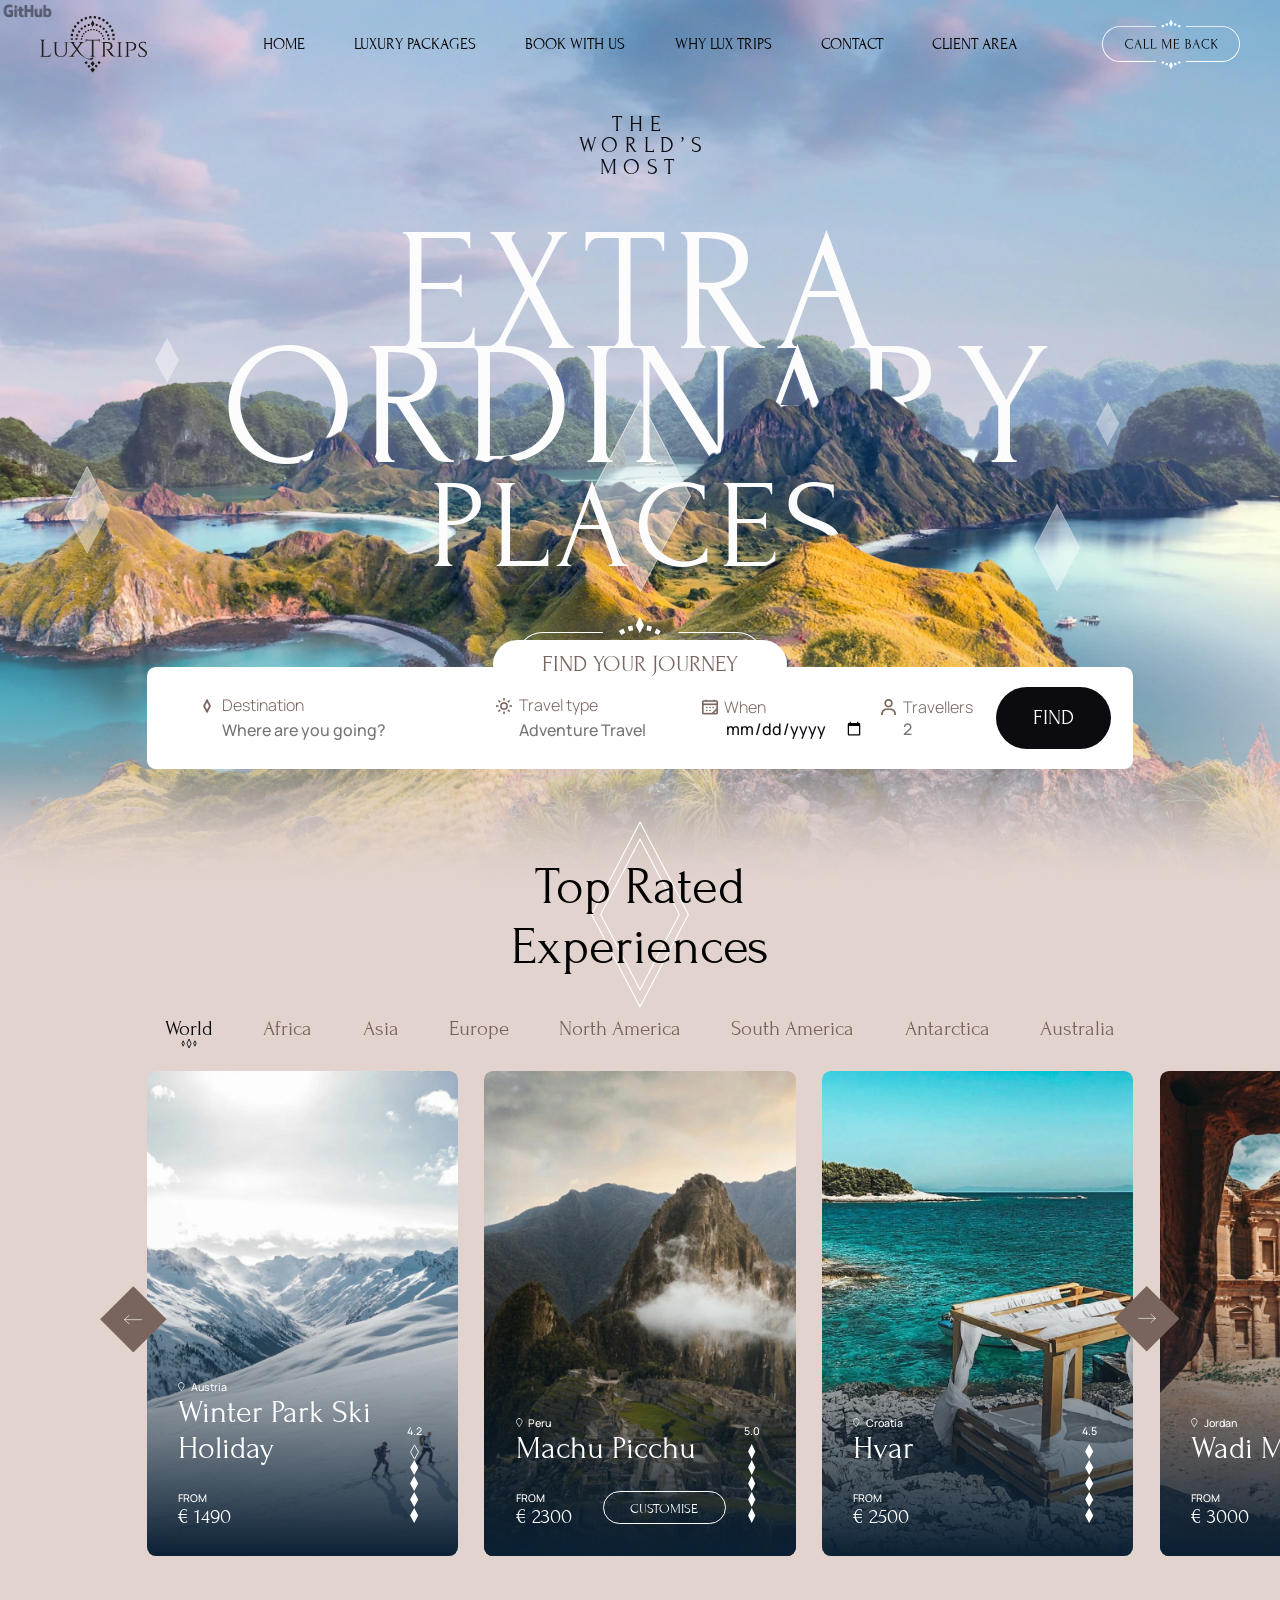
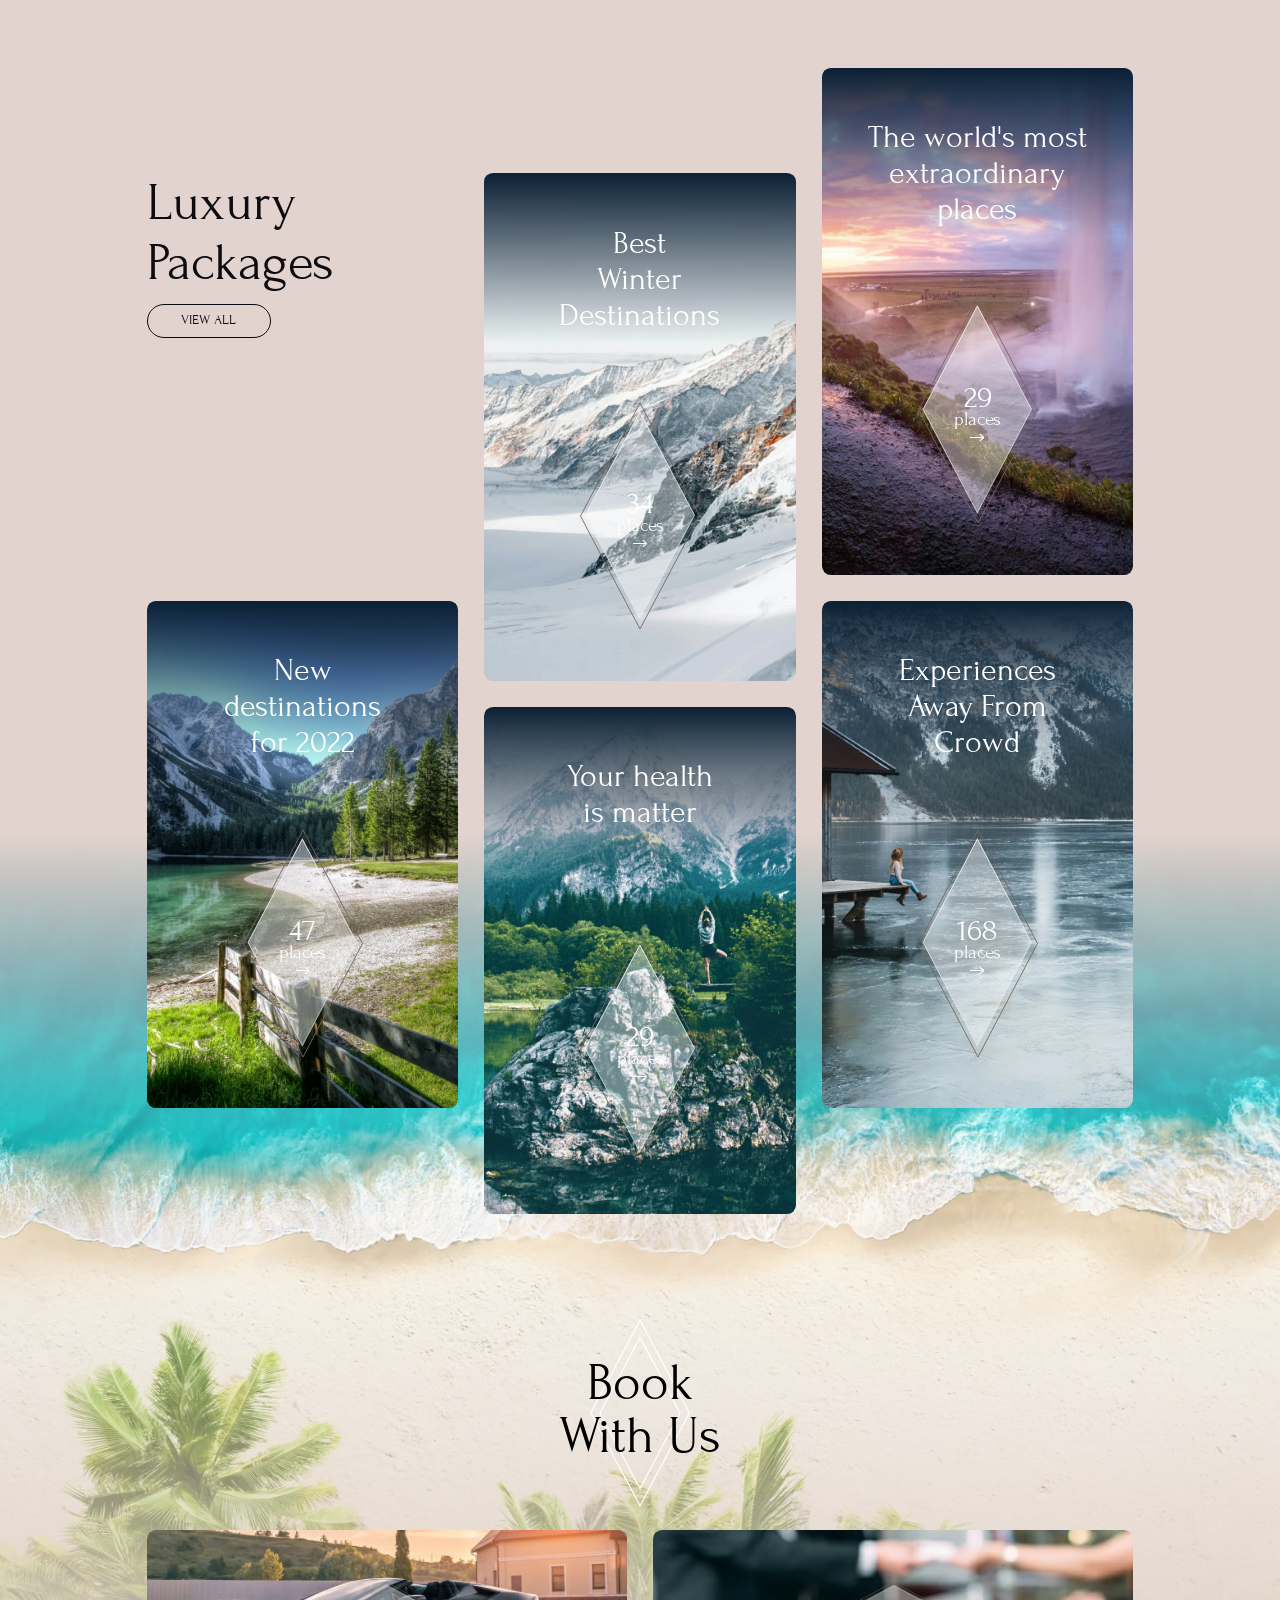
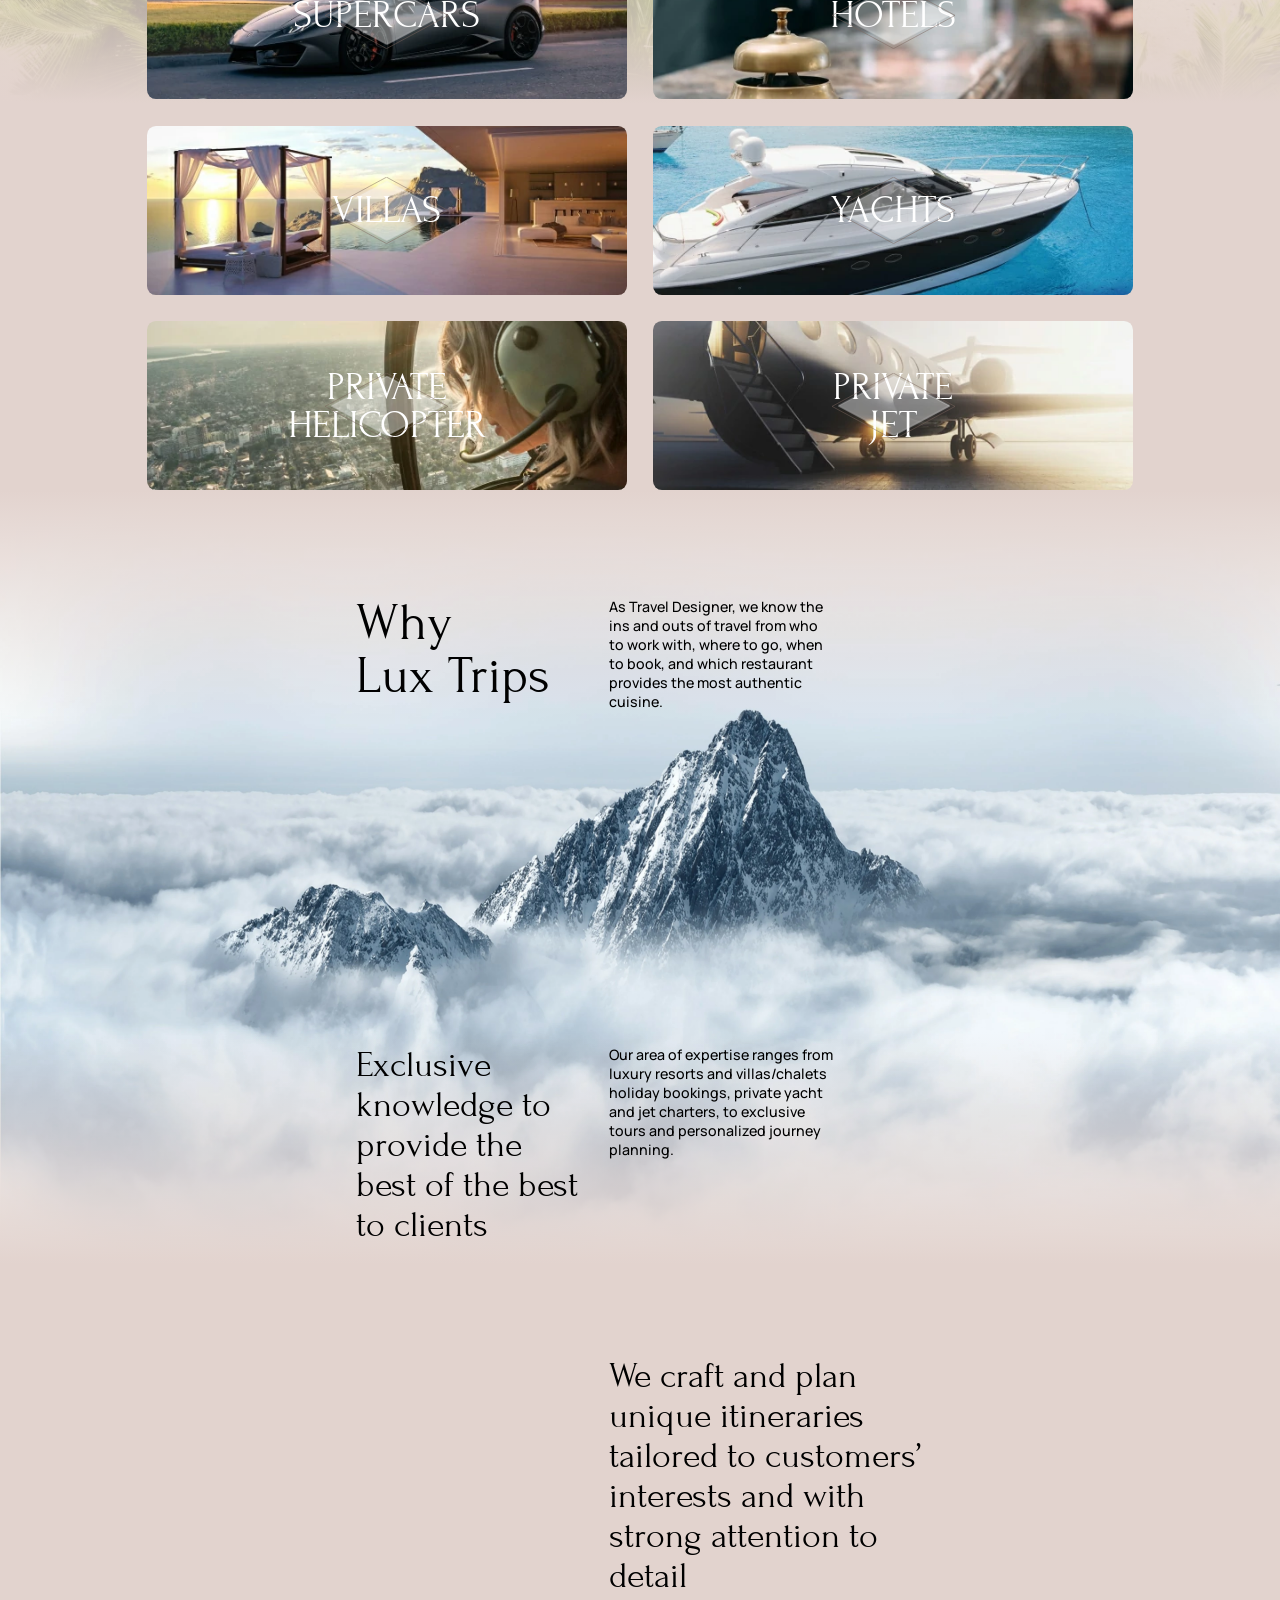
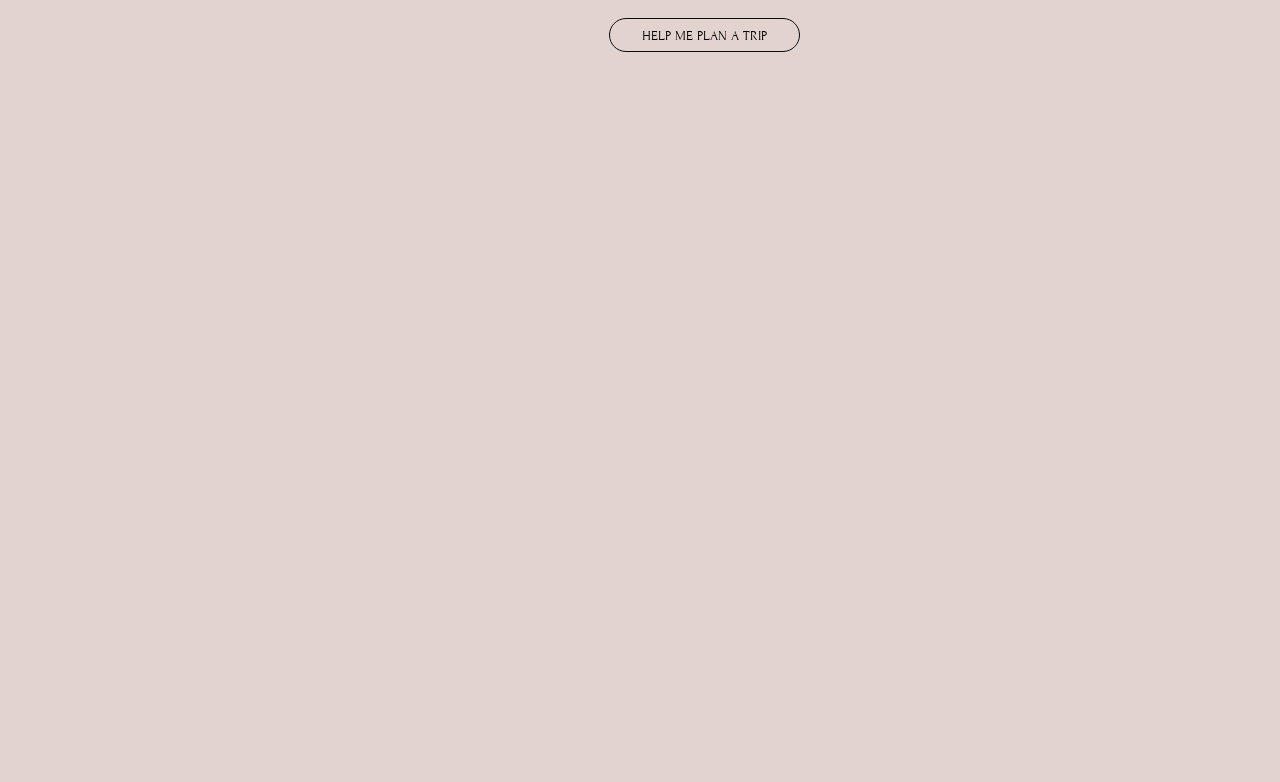
==== commit c4cad488: "#16 update third project" ====
--- a/luxtrips/index.html
+++ b/luxtrips/index.html
@@ -6,7 +6,7 @@
 		<title>Lux Trips</title>
 		<meta name="description" content="Lux Trips">
 		<meta name="viewport" content="width=device-width,initial-scale=1">
-		<link href="./styles/index.1a93b7.css" rel="stylesheet">
+		<link href="./styles/index.567b0a.css" rel="stylesheet">
 	</head>
 
 	<body>
@@ -458,7 +458,7 @@
 		</div>
 		<script src="./js/main.005f37.js"></script>
 		<script src="./js/vendors.fc9e3a.js"></script>
-		<script src="./js/index.77865a.js"></script>
+		<script src="./js/index.40e5c2.js"></script>
 	</body>
 
 </html>
--- a/luxtrips/styles/index.567b0a.css
+++ b/luxtrips/styles/index.567b0a.css
@@ -0,0 +1 @@
+a,abbr,acronym,address,applet,article,aside,audio,b,big,blockquote,body,canvas,caption,center,cite,code,dd,del,details,dfn,div,dl,dt,em,embed,fieldset,figcaption,figure,footer,form,h1,h2,h3,h4,h5,h6,header,hgroup,html,i,iframe,img,ins,kbd,label,legend,li,mark,menu,nav,object,ol,output,p,pre,q,ruby,s,samp,section,small,span,strike,strong,sub,summary,sup,table,tbody,td,tfoot,th,thead,time,tr,tt,u,ul,var,video{font-size:100%;margin:0;padding:0;vertical-align:baseline}a{text-decoration:none}a:active,a:hover{outline:0}li,ul{list-style-type:none;margin:0;padding:0}h1,h2,h3,h4,h5,h6{font-size:100%;font-weight:400}*,:after,:before,html{-webkit-box-sizing:border-box;box-sizing:border-box}:focus{outline:0}audio,img,video{height:auto;max-width:100%}audio,canvas,iframe,img,svg,video{vertical-align:middle}iframe{border:0}textarea{box-shadow:none;-webkit-box-shadow:none;-moz-box-shadow:none;overflow:auto;resize:none;vertical-align:top}button,input,select,textarea{border:none;font-size:100%;margin:0;outline:none}button,input{line-height:normal}table{border-collapse:collapse;border-spacing:0}td,th{padding:0;text-align:left}@font-face{font-family:Forum-Regular;src:url(../fonts/Forum-Regular.72bb4f.ttf)}@font-face{font-family:Manrope-Light;src:url(../fonts/Manrope-Light.182f89.ttf)}@font-face{font-family:Manrope-Medium;src:url(../fonts/Manrope-Medium.c1117f.ttf)}body{font-family:Forum-Regular}body a,body button{-webkit-transition:all .1s linear 0s;-o-transition:all .1s linear 0s;transition:all .1s linear 0s}body a:hover,body button:hover{cursor:pointer;opacity:75%}body a:active,body button:active{cursor:pointer;opacity:50%}::-webkit-scrollbar{width:0}body{background-color:#e2d3ce}.link{background:no-repeat 50%/50px 20px url(../img/index/GitHub.png);height:20px;opacity:.5;position:absolute;width:50px;z-index:5}.link:hover{opacity:.75}.link:active{opacity:1}.parallax{-webkit-box-orient:vertical;-webkit-box-direction:normal;-webkit-box-align:center;-ms-flex-align:center;align-items:center;display:-webkit-box;display:-ms-flexbox;display:flex;-ms-flex-direction:column;flex-direction:column;width:100vw}.nav-closed{height:222vw}.nav-opened{height:363vw}.body-inner{-webkit-box-orient:vertical;-webkit-box-direction:normal;-webkit-box-align:center;-ms-flex-align:center;align-items:center;background:-o-linear-gradient(top,hsla(15,26%,85%,0) 0,#e2d3ce 9.7vw,#e2d3ce 100%);background:-webkit-gradient(linear,left top,left bottom,from(hsla(15,26%,85%,0)),color-stop(9.7vw,#e2d3ce),to(#e2d3ce));background:linear-gradient(180deg,hsla(15,26%,85%,0),#e2d3ce 9.7vw,#e2d3ce);display:-webkit-box;display:-ms-flexbox;display:flex;-ms-flex-direction:column;flex-direction:column;max-width:100vw;width:100%}.lp-background{bottom:30vw;height:155vw;position:relative;width:100%}.lp-background:after,.lp-background:before{content:"";left:0;position:absolute;width:100%;z-index:0}.lp-background:before{background:-o-linear-gradient(top,#e2d3ce 0,hsla(15,26%,85%,0) 100%);background:-webkit-gradient(linear,left top,left bottom,from(#e2d3ce),to(hsla(15,26%,85%,0)));background:linear-gradient(180deg,#e2d3ce,hsla(15,26%,85%,0));height:40%;top:0}.lp-background:after{background:-o-linear-gradient(bottom,#e2d3ce 0,hsla(15,26%,85%,0) 100%);background:-webkit-gradient(linear,left bottom,left top,from(#e2d3ce),to(hsla(15,26%,85%,0)));background:linear-gradient(0deg,#e2d3ce,hsla(15,26%,85%,0));bottom:0;height:60%}.lp-bg-mobile{height:100%;-o-object-fit:cover;object-fit:cover;width:100%}.lp-bg-desktop{display:none}@media(min-width:910px){.link{background-size:55px 22px;height:22px;width:55px}.parallax{height:60vw}.lp-background{height:68vw}.lp-bg-mobile{display:none}.lp-bg-desktop{display:block;height:100%;-o-object-fit:cover;object-fit:cover;width:100%}}@media(min-width:1440px){.link{background-size:4.166vw 1.666vw;height:1.666vw;width:4.166vw}.parallax{height:57.5vw}.lp-background{bottom:400px;height:980px}}.book{max-width:1440px;top:-110vw}.book,.book-title{position:relative;width:100%}.book-title{font-size:10.67vw;line-height:100%;padding-bottom:17.333vw;text-align:center}.book-title img{display:none}.book-items{-webkit-box-orient:vertical;-webkit-box-direction:normal;-webkit-box-pack:justify;-ms-flex-pack:justify;-ms-flex-direction:column;flex-direction:column;height:324vw;justify-content:space-between;padding:0 4vw;width:100%}.book-item,.book-items{display:-webkit-box;display:-ms-flexbox;display:flex}.book-item{-webkit-box-pack:center;-ms-flex-pack:center;-webkit-box-align:center;-ms-flex-align:center;align-items:center;border-radius:2.667vw;color:#fff;font-size:11.733vw;height:50.667vw;justify-content:center;line-height:98.5%;position:relative;text-align:center;text-transform:uppercase;width:92vw;z-index:1}.book-item__vector{position:absolute;-webkit-transform:rotate(90deg);-ms-transform:rotate(90deg);transform:rotate(90deg);z-index:0}.book-item__vector:nth-child(2){height:37.333vw;width:20vw}.book-item__vector:nth-child(3){height:33.867vw;width:17.867vw}.book-item__bg{border-radius:2.667vw;height:100%;left:0;-o-object-fit:cover;object-fit:cover;position:absolute;top:0;width:100%;z-index:-1}@media(min-width:910px){.book{top:-57vw}.book-title{font-size:4.167vw;padding-bottom:5.2vw;z-index:0}.book-title img{display:block;height:14.722vw;left:46.1vw;position:absolute;top:-3vw;width:7.777vw;z-index:-1}.book-items{-ms-flex-line-pack:justify;align-content:space-between;-ms-flex-wrap:wrap;flex-wrap:wrap;height:43.75vw;padding:0 11.458vw;width:100%}.book-item{border-radius:.7vw;font-size:3.055vw;height:13.194vw;width:37.5vw}.book-item__vector:nth-child(2){height:9.722vw;width:5.208vw}.book-item__vector:nth-child(3){height:8.819vw;width:4.652vw}.book-item__bg{border-radius:.7vw}}@media(min-width:1440px){.book{top:-730px}.book-title{font-size:60px;padding-bottom:75px}.book-title img{height:212px;left:663px;top:-47px;width:112px}.book-items{height:630px;padding:0 165px;width:100%}.book-item{border-radius:10px;font-size:44px;height:190px;width:540px}.book-item__vector:nth-child(2){height:140px;width:75px}.book-item__vector:nth-child(3){height:127px;width:67px}.book-item__bg{border-radius:10px}}.find-form{-webkit-box-orient:vertical;-webkit-box-direction:normal;-webkit-box-align:center;-ms-flex-align:center;align-items:center;display:-webkit-box;display:-ms-flexbox;display:flex;-ms-flex-direction:column;flex-direction:column;height:111vw;position:relative;top:-10vw;width:100%}.subtract-top{width:13vw}.subtract{position:relative;top:-1.5vw;width:74.7vw}.find-form-title{background-color:#fff;border-radius:17.9vw;color:#79655e;font-size:6.88vw;height:14.7vw;padding:3.47vw;position:relative;text-align:center;text-transform:uppercase;top:-15.7vw;width:82.7vw;z-index:1}.forms{-webkit-box-orient:vertical;-webkit-box-direction:normal;-webkit-box-pack:justify;-ms-flex-pack:justify;background-color:#fff;border-radius:2.66vw;display:-webkit-box;display:-ms-flexbox;display:flex;-ms-flex-direction:column;flex-direction:column;height:96vw;justify-content:space-between;padding:10.7vw 4vw 8vw;position:absolute;top:15vw;width:92vw}.form-label{font-size:4.8vw;height:13.3vw;padding:0 3vw}.form-title{display:-webkit-box;display:-ms-flexbox;display:flex;height:50%}.form-title p{color:#79655e;display:inline-block;font-family:Manrope-Light;height:100%;padding-left:1vw}.form-title div{-webkit-box-align:center;-ms-flex-align:center;-webkit-box-pack:center;-ms-flex-pack:center;align-items:center;display:-webkit-inline-box;display:-ms-inline-flexbox;display:inline-flex;height:100%;justify-content:center;width:6.6vw}.form-title div img{max-height:4.8vw;max-width:4.8vw}.form{color:#0c0b10;font-family:Manrope-Medium;height:50%;padding-left:7.4vw;width:100%}.second-forms{-webkit-box-pack:justify;-ms-flex-pack:justify;display:-webkit-box;display:-ms-flexbox;display:flex;height:13.3vw;justify-content:space-between;padding:0 3vw}.second-form-label{display:inline-block;font-size:4.8vw;height:13.3vw;width:35%}.second-form-label:first-child{width:60%}.find-button{background:#0c0b10;border-radius:32.3vw;color:#fff;font-family:Forum-Regular;font-size:6.4vw;height:18.7vw;text-transform:uppercase;width:83.2vw}@media(min-width:910px){.find-form{height:111vw;top:-5vw}.subtract-top{width:3.33vw}.subtract{top:-.3vw;width:19.4vw}.find-form-title{border-radius:4.65vw;font-size:1.78vw;height:3.82vw;padding:.9vw;top:-3.9vw;width:22.9vw}.forms{-webkit-box-orient:horizontal;-webkit-box-direction:normal;border-radius:.694vw;-ms-flex-direction:row;flex-direction:row;height:7.92vw;padding:1.52vw 1.74vw 1.52vw 3.82vw;top:3.9vw;width:77vw}.form-label{font-size:1.25vw;height:100%;padding:.57vw 0;width:20%}.form-label:first-child{width:30%}.form-title p{padding-left:.25vw}.form-title div{width:1.74vw}.form-title div img{max-height:1.25vw;max-width:1.25vw}.form{padding-left:2vw}.second-forms{height:100%;padding:.694vw 0;width:30%}.second-form-label{font-size:1.25vw;height:100%}.find-button{border-radius:8.4vw;font-size:1.67vw;height:4.86vw;width:12.5%}}@media(min-width:1440px){.find-form{height:170vw;top:-3vw}.subtract-top{width:48.6px}.subtract{top:-7px;width:280px}.find-form-title{border-radius:67px;font-size:25px;height:55px;padding:13px;top:-57px;width:330px}.forms{border-radius:10px;height:115px;padding:22px 25px 22px 55px;top:55px;width:1110px}.form-label{font-size:18px;padding:10px 0}.form-title p{padding-left:5px}.form-title div{width:18px}.form-title div img{max-height:18px;max-width:18px}.form{padding-left:23px}.second-forms{padding:10px 0}.second-form-label{font-size:18px}.find-button{border-radius:121px;font-size:24px;height:70px}}.intro{-webkit-box-orient:vertical;-webkit-box-direction:normal;-webkit-box-align:center;-ms-flex-align:center;align-items:center;display:-webkit-box;display:-ms-flexbox;display:flex;-ms-flex-direction:column;flex-direction:column;left:0;position:relative;top:-70px;width:100%;z-index:-1}.intro-bg{position:absolute}.intro-bg,.intro-bg-mobile{height:auto;width:100%}.intro-bg-desktop{display:none}.first-bg{top:-10vw;z-index:-10}.heading-first{color:#0c0b10;font-size:4.53vw;height:40vw;letter-spacing:.3em;line-height:98%;padding-top:25vw;text-align:center;text-transform:uppercase;width:30vw}.second-bg{top:54.5vw;z-index:-6}.rhomb-intro-left-top{left:-1vw;position:absolute;top:65vw;width:4.53vw;z-index:-5}.heading-second-top{height:36.8vw;padding-top:11.5vw;width:-webkit-min-content;width:-moz-min-content;width:min-content;z-index:-5}.heading{color:#fcfcfc;font-size:19.2vw;letter-spacing:.04em;line-height:12.3vw;text-align:center;text-transform:uppercase}.third-bg{top:71.3vw;z-index:-4}.rhomb-intro-right-top{position:absolute;right:11.5vw;top:68.6vw;width:4.26vw;z-index:-3}.rhomb-intro-center{position:absolute;top:62vw;width:19.4vw;z-index:-3}.heading-second-bottom{height:24.8vw;padding-top:5.76vw;z-index:-2}.rhomb-intro-right-bottom{position:absolute;right:-1vw;top:80.4vw;width:8.8vw;z-index:-2}.fourth-bg{top:84.4vw;z-index:-1}.rhomb-intro-left-bottom{left:6.26vw;position:absolute;top:94vw;width:7.33vw;z-index:-2}.gradient{background:-o-linear-gradient(top,hsla(15,26%,85%,0) 0,#e2d3ce 50%,#e2d3ce 100%);background:-webkit-gradient(linear,left top,left bottom,from(hsla(15,26%,85%,0)),color-stop(50%,#e2d3ce),to(#e2d3ce));background:linear-gradient(180deg,hsla(15,26%,85%,0),#e2d3ce 50%,#e2d3ce);height:106vw;position:absolute;top:117vw;width:100%;z-index:0}@media(min-width:910px){.intro{top:-6.95vw}.intro-bg-mobile{display:none}.intro-bg-desktop{display:block;height:auto;width:100%}.first-bg{top:0}.heading-first{font-size:1.74vw;height:13.8vw;padding-top:8.88vw;width:9.58vw}.second-bg{top:24.8vw}.rhomb-intro-left-top{left:12.1vw;top:26.4vw;width:1.87vw}.heading-second-top{height:22.5vw;padding-top:4.8vw}.heading{font-size:13.7vw;line-height:8.95vw}.third-bg{top:30.1vw}.rhomb-intro-right-top{right:12.6vw;top:31.4vw;width:1.8vw}.rhomb-intro-center{top:31.2vw;width:8vw}.heading-second-bottom{font-size:9.83vw;height:10vw;padding-top:.5vw}.rhomb-intro-right-bottom{right:15.6vw;top:39.4vw;width:3.61vw}.fourth-bg{top:40.9vw}.rhomb-intro-left-bottom{left:5vw;top:36.4vw;width:3.61vw}.gradient{background:-o-linear-gradient(top,hsla(15,26%,85%,0) 0,#e2d3ce 100%);background:-webkit-gradient(linear,left top,left bottom,from(hsla(15,26%,85%,0)),to(#e2d3ce));background:linear-gradient(180deg,hsla(15,26%,85%,0),#e2d3ce);height:24.3vw;top:46vw}}@media(min-width:1440px){.intro{top:-100px}.heading-first{font-size:1.74vw;height:11.8vw;padding-top:6.88vw;width:9.58vw}.second-bg{top:22.8vw}.rhomb-intro-left-top{left:12.1vw;top:24.4vw;width:1.87vw}.heading-second-top{height:22.5vw;padding-top:4.8vw}.heading{font-size:13.7vw;line-height:8.95vw}.third-bg{top:28.1vw}.rhomb-intro-right-top{right:12.6vw;top:29.4vw;width:1.8vw}.rhomb-intro-center{top:29.2vw;width:8vw}.heading-second-bottom{font-size:9.83vw;height:10vw;padding-top:.5vw}.rhomb-intro-right-bottom{right:15.6vw;top:37.4vw;width:3.61vw}.fourth-bg{top:38.9vw}.rhomb-intro-left-bottom{left:5vw;top:34.4vw;width:3.61vw}.gradient{top:44vw}}.lux-trips{-webkit-box-orient:vertical;-webkit-box-direction:normal;-webkit-box-align:center;-ms-flex-align:center;align-items:center;display:-webkit-box;display:-ms-flexbox;display:flex;-ms-flex-direction:column;flex-direction:column;padding-top:40vw;position:relative;top:-110vw;width:100%}.lux-trips-bg{left:0;position:absolute;top:25vw;width:100%}.lux-trips-bg:after,.lux-trips-bg:before{content:"";left:0;position:absolute;width:100%;z-index:0}.lux-trips-bg:before{background:-o-linear-gradient(top,#e2d3ce 0,hsla(15,26%,85%,0) 100%);background:-webkit-gradient(linear,left top,left bottom,from(#e2d3ce),to(hsla(15,26%,85%,0)));background:linear-gradient(180deg,#e2d3ce,hsla(15,26%,85%,0));height:30%;top:0}.lux-trips-bg:after{background:-o-linear-gradient(bottom,#e2d3ce 0,hsla(15,26%,85%,0) 100%);background:-webkit-gradient(linear,left bottom,left top,from(#e2d3ce),to(hsla(15,26%,85%,0)));background:linear-gradient(0deg,#e2d3ce,hsla(15,26%,85%,0));bottom:0;height:30%}.lux-trips-bg_mobile{-o-object-fit:cover;object-fit:cover;width:100%}.lux-trips-bg_desktop{display:none}.lux-trips-inner{-webkit-box-orient:vertical;-webkit-box-direction:normal;-webkit-box-align:center;-ms-flex-align:center;align-items:center;display:-webkit-box;display:-ms-flexbox;display:flex;-ms-flex-direction:column;flex-direction:column;padding:0 4vw;width:100%;z-index:1}.lux-trips-inner__title{font-size:10.67vw;line-height:100%;padding-bottom:6.666vw;text-align:center}.lux-trips-inner__text:nth-child(2n){font-family:Manrope-Medium;font-size:4.266vw}.lux-trips-inner__text:nth-child(3){font-size:10.67vw;padding:86.666vw 17.333vw 8vw 6.667vw}.lux-trips-inner__text:nth-child(4){padding-left:34.666vw}.lux-trips-inner__text:nth-child(5){font-size:6.933vw;padding:8vw 0 8vw 34.666vw}.lux-trips-inner__button{border:1px solid #0c0b10;border-radius:26.4vw;font-size:6.4vw;height:16vw;padding:4.5vw;text-align:center;text-transform:uppercase;width:92vw}@media(min-width:910px){.lux-trips{padding-top:8.333vw;top:-57vw}.lux-trips-bg{height:60.42vw;max-height:1200px;top:0}.lux-trips-bg_mobile{display:none}.lux-trips-bg_desktop{display:block;height:100%;-o-object-fit:cover;object-fit:cover;width:100%}.lux-trips-inner{-webkit-box-align:start;-ms-flex-align:start;align-items:start;display:grid;grid-template-columns:19.791vw 24.652vw;grid-template-rows:35vw 24.3vw 20.486vw 2.639vw;padding:0;width:44.444vw}.lux-trips-inner__title{font-size:4.166vw;grid-column:1/2;grid-row:1/2;line-height:100%;padding-bottom:0;text-align:left}.lux-trips-inner__text:nth-child(2n){font-size:1.111vw;grid-column:2/3;grid-row:1/2;padding-right:6.944vw}.lux-trips-inner__text:nth-child(3){font-size:2.777vw;grid-column:1/2;grid-row:2/3;padding:0 2vw 0 0}.lux-trips-inner__text:nth-child(4){grid-row:2/3;padding-left:0}.lux-trips-inner__text:nth-child(5){font-size:2.777vw;grid-column:2/3;grid-row:3/4;padding:0}.lux-trips-inner__button{border-radius:4.2;font-size:1.111vw;grid-column:2/3;grid-row:4/5;height:2.638vw;padding:.694vw;width:14.93vw}}@media(min-width:1440px){.lux-trips{padding-top:120px;top:-730px}.lux-trips-inner{grid-template-columns:285px 355px;grid-template-rows:35vw 350px 295px 38px;width:640px}.lux-trips-inner__title{font-size:60px}.lux-trips-inner__text:nth-child(2n){font-size:16px;padding-right:100px}.lux-trips-inner__text:nth-child(3){font-size:40px;padding:0 30px 0 0}.lux-trips-inner__text:nth-child(5){font-size:40px}.lux-trips-inner__button{border-radius:61px;font-size:16px;height:100%;padding:10px;width:215px}}.luxury-packages{-webkit-box-orient:vertical;-webkit-box-align:center;-ms-flex-align:center;align-items:center;-ms-flex-direction:column;flex-direction:column;height:190vw;max-width:1440px;padding-top:22vw;position:relative;width:100%}.luxury-packages,.luxury-packages-title{-webkit-box-direction:normal;display:-webkit-box;display:-ms-flexbox;display:flex}.luxury-packages-title{-webkit-box-align:end;-ms-flex-align:end;-webkit-box-pack:justify;-ms-flex-pack:justify;-webkit-box-orient:horizontal;align-items:flex-end;color:#0c0b10;-ms-flex-direction:row;flex-direction:row;height:32vw;justify-content:space-between;padding-bottom:8vw;width:92vw}.luxury-packages-title div{font-size:10.67vw;width:50%}.luxury-packages-title a{border:1px solid #0c0b10;border-radius:100vw;color:#0c0b10;font-size:4.266vw;height:10vw;padding:2.5vw;text-align:center;text-transform:uppercase;width:37.333vw}.packages-slider{height:136vw;position:relative;width:100vw;z-index:1}.packages-slider-inner{height:100%;overflow:hidden;width:100vw}.packages-slider-line{-webkit-box-pack:justify;-ms-flex-pack:justify;display:-webkit-box;display:-ms-flexbox;display:flex;height:100%;justify-content:space-between;left:0;padding:0 6vw;position:relative;-webkit-transition:all .5s ease;-o-transition:all .5s ease;transition:all .5s ease;width:452vw}.packages-slide{height:100%;min-width:88vw;padding:0 2vw;position:relative;width:88vw}.packages-slide img,.packages-slide picture{border-radius:2.666vw;height:100%;-o-object-fit:cover;object-fit:cover;position:absolute;width:84vw;z-index:-1}.packages-slide__title{background:-o-linear-gradient(bottom,rgba(0,0,0,0) 0,#0b2034 100%);background:-webkit-gradient(linear,left bottom,left top,from(rgba(0,0,0,0)),to(#0b2034));background:linear-gradient(0deg,rgba(0,0,0,0),#0b2034);border-radius:2.666vw;color:#fff;font-size:9.6vw;height:33.333%;padding-top:12vw;text-align:center;width:100%}.packages-slide__link{bottom:10%;height:50.5%;left:29.5%;position:absolute;width:41%}.packages-slide__link img:nth-child(2){height:92%;left:3.5%;position:absolute;top:4%;width:92%}.packages-slide__link img:last-child{height:4%;left:44%;position:absolute;top:60%;width:12%}.packages-slide__link div{color:#fff;font-size:9.333vw;left:30.55%;line-height:70%;position:absolute;text-align:center;top:40%}.packages-slide__link div p:last-child{font-size:5.6vw}@media(min-width:910px){.luxury-packages{height:98.5vw;padding:8.75vw 11.458vw 0}.luxury-packages-title{-webkit-box-align:start;-ms-flex-align:start;-webkit-box-orient:vertical;-webkit-box-direction:normal;align-items:flex-start;-ms-flex-direction:column;flex-direction:column;height:12.84vw;left:11.45vw;padding-bottom:0;position:absolute;top:17vw;width:14.93vw}.luxury-packages-title div{font-size:4.166vw;width:100%}.luxury-packages-title a{font-size:1.111vw;height:2.638vw;padding:.6vw;width:9.722vw}.packages-slider{height:89.583vw;width:100%}.packages-slider .slider-button{display:none}.packages-slider-inner{width:100%}.packages-slider-line{grid-gap:2vw;display:grid;grid-template-columns:1fr 1fr 1fr;grid-template-rows:1fr 5fr 1fr 5fr 1fr;padding:0;width:100%}.packages-slide{height:100%;min-width:0;padding:0;width:100%}.packages-slide img,.packages-slide picture{border-radius:.7vw;width:100%}.packages-slide:first-child{grid-column:2/3;grid-row:2/4}.packages-slide:nth-child(2){grid-column:3/4;grid-row:1/3}.packages-slide:nth-child(3){grid-column:1/2;grid-row:3/5}.packages-slide:nth-child(4){grid-column:2/3;grid-row:4/6}.packages-slide:nth-child(5){grid-column:3/4;grid-row:3/5}.packages-slide__title{border-radius:.7vw;font-size:2.5vw;padding-top:4vw}.packages-slide__link{height:45%;left:30.8%;width:38.5%}.packages-slide__link div{font-size:2.43vw;left:30.5%}.packages-slide__link div p:last-child{font-size:1.46vw}}@media(min-width:1440px){.luxury-packages{height:1417px;padding:126px 165px 0}.luxury-packages-title{height:185px;left:165px;top:245px;width:215px}.luxury-packages-title div{font-size:60px}.luxury-packages-title a{font-size:16px;height:38px;padding:10px;width:140px}.packages-slider{height:1290px}.packages-slider-line{grid-gap:30px;display:grid}.packages-slide__title{font-size:36px;padding-top:57px}.packages-slide__link div{font-size:35px}.packages-slide__link div p:last-child{font-size:21px}}.nav{display:grid;grid-template-columns:1fr 1fr 1fr;max-width:1440px;padding:0 20px;width:100%}.nav_nojs .nav-toggle{display:none}.nav_closed{grid-template-rows:70px}.nav_closed .nav-items{display:none}.nav_opened{background:#e2d3ce;grid-template-rows:70px 540px}.logo-main{-webkit-box-orient:horizontal;-webkit-box-direction:normal;-webkit-box-pack:center;-ms-flex-pack:center;-webkit-box-align:center;-ms-flex-align:center;align-items:center;display:-webkit-box;display:-ms-flexbox;display:flex;-ms-flex-direction:row;flex-direction:row;grid-column:2/3;grid-row:1/2;justify-content:center}.logo-main a{height:40px;width:75px}.logo-call-me{-webkit-box-orient:horizontal;-webkit-box-direction:normal;-webkit-box-pack:start;-ms-flex-pack:start;-webkit-box-align:center;-ms-flex-align:center;align-items:center;display:-webkit-box;display:-ms-flexbox;display:flex;-ms-flex-direction:row;flex-direction:row;grid-column:1/2;grid-row:1/2;justify-content:flex-start}.logo-call-me a{height:36px;width:88px}.logo-call-me_desktop{display:none}.nav-toggle{-webkit-box-orient:horizontal;-webkit-box-pack:end;-ms-flex-pack:end;-webkit-box-align:center;-ms-flex-align:center;align-items:center;-ms-flex-direction:row;flex-direction:row;grid-column:3/4;grid-row:1/2;justify-content:flex-end}.nav-toggle,.nav-toggle__button{-webkit-box-direction:normal;display:-webkit-box;display:-ms-flexbox;display:flex}.nav-toggle__button{-webkit-box-orient:vertical;-webkit-box-pack:justify;-ms-flex-pack:justify;-webkit-box-align:end;-ms-flex-align:end;align-items:flex-end;background:none;-ms-flex-direction:column;flex-direction:column;height:26px;justify-content:space-between;padding:0;width:60px}.nav-toggle__button div{border-bottom:1px solid #fff;height:1px;width:60px}.nav-toggle__button div:first-child{width:45px}.nav-items{background:no-repeat 50%/260px 510px url(../img/index/Vector-menu.svg);grid-column:1/4;grid-row:2/3}.nav-items-inner{-webkit-box-orient:vertical;-webkit-box-direction:normal;-webkit-box-pack:justify;-ms-flex-pack:justify;-webkit-box-align:center;-ms-flex-align:center;align-items:center;display:-webkit-box;display:-ms-flexbox;display:flex;-ms-flex-direction:column;flex-direction:column;justify-content:space-between;text-transform:uppercase}.nav-items__item{color:#000;font-size:24px;height:90px;line-height:26px;padding:33px;text-align:center;width:100%}@media(min-width:910px){.nav,.nav_closed,.nav_opened{background:none;grid-template-columns:1fr 6fr 1fr;grid-template-rows:6.94vw;padding:0 3.125vw}.nav .nav-items,.nav_closed .nav-items,.nav_opened .nav-items{display:-webkit-box;display:-ms-flexbox;display:flex}.logo-main{-webkit-box-pack:start;-ms-flex-pack:start;grid-column:1/2;justify-content:flex-start}.logo-main a{height:auto;width:8.33vw}.logo-call-me{-webkit-box-pack:end;-ms-flex-pack:end;grid-column:3/4;justify-content:flex-end}.logo-call-me a{height:auto;width:10.76vw}.logo-call-me_mobile{display:none}.logo-call-me_desktop{display:block}.nav-toggle{display:none}.nav-items{-webkit-box-pack:center;-ms-flex-pack:center;background:none;display:-webkit-box;display:-ms-flexbox;display:flex;grid-column:2/3;grid-row:1/2;justify-content:center}.nav-items-inner{-webkit-box-orient:horizontal;-webkit-box-direction:normal;-webkit-box-pack:justify;-ms-flex-pack:justify;-webkit-box-align:center;-ms-flex-align:center;align-items:center;-ms-flex-direction:row;flex-direction:row;justify-content:space-between;max-width:755px;width:100%}.nav-items__item{font-size:16px;height:auto;line-height:18px;margin:0;padding:0;width:auto}}@media(min-width:1440px){.nav,.nav_closed,.nav_opened{grid-template-rows:100px;padding:0 45px}.logo-main{-webkit-box-pack:start;-ms-flex-pack:start;justify-content:flex-start}.logo-main a{width:120px}.logo-call-me{-webkit-box-pack:end;-ms-flex-pack:end;justify-content:flex-end}.logo-call-me a{width:155px}.nav-items{padding:0}}.top-rated{max-width:1440px;width:100%}.top-rated,.top-rated-title{-webkit-box-orient:vertical;-webkit-box-direction:normal;-webkit-box-align:center;-ms-flex-align:center;align-items:center;display:-webkit-box;display:-ms-flexbox;display:flex;-ms-flex-direction:column;flex-direction:column}.top-rated-title{height:57.33vw;padding-top:14.67vw;position:relative;width:55vw}.top-rated-title img{height:42.67vw;width:22.67vw}.top-rated-title div{bottom:9vw;font-size:10.67vw;position:absolute;text-align:center}.top-rated-choice{-webkit-box-pack:center;-ms-flex-pack:center;-webkit-box-align:center;-ms-flex-align:center;align-items:center;justify-content:center;max-width:100vw;padding-top:5vw}.choice-radio,.top-rated-choice{display:-webkit-box;display:-ms-flexbox;display:flex}.choice-radio{-webkit-box-pack:justify;-ms-flex-pack:justify;color:#79655e;font-size:6.4vw;height:14vw;justify-content:space-between;max-width:1270px;min-width:100%;overflow-x:auto;padding:0 39vw 0 42.5vw;width:340vw}.choice-radio input{display:none}.choice-radio::-webkit-scrollbar{width:0}.radio-form div{height:100%;margin:0 5vw;white-space:nowrap}.radio-form:first-child div{margin-left:0}.radio-form:last-child div{margin-right:0}.radio-form>input:checked+div{background:no-repeat bottom/4.8vw 3.2vw url(../img/index/Vector-choice.svg);color:#0c0b10}.trips-slider{height:136vw;position:relative;width:100vw}.slider-button{height:20vw;position:absolute;right:-2.1vw;top:58vw;width:20vw;z-index:2}.slider-button:first-child{left:-2.1vw;-webkit-transform:rotate(180deg);-ms-transform:rotate(180deg);transform:rotate(180deg)}.trips-slider-inner{height:100%;overflow:hidden;width:100vw}.trips-slider-line{-webkit-box-pack:justify;-ms-flex-pack:justify;display:-webkit-box;display:-ms-flexbox;display:flex;height:100%;justify-content:space-between;left:0;padding:0 6vw;position:relative;-webkit-transition:all .5s ease;-o-transition:all .5s ease;transition:all .5s ease;width:0}.trips-slide{display:grid;grid-template-columns:1fr;grid-template-rows:43% 57%;height:100%;min-width:88vw;padding:0 2vw;width:88vw}.trips-slide__img{grid-row:1/3;-o-object-fit:cover;object-fit:cover}.trips-slide-inner,.trips-slide__img{border-radius:2.666vw;grid-column:1/2;height:100%;width:100%}.trips-slide-inner{background:-o-linear-gradient(top,rgba(0,0,0,0) 0,#0b2034 100%);background:-webkit-gradient(linear,left top,left bottom,from(rgba(0,0,0,0)),to(#0b2034));background:linear-gradient(180deg,rgba(0,0,0,0),#0b2034);color:#fff;display:grid;grid-row:2/3;grid-template-columns:35% 55% 10%;grid-template-rows:1fr 11.7% 15.7%;padding:8vw;z-index:1}.trips-slide__text{-webkit-box-orient:vertical;-webkit-box-direction:normal;-webkit-box-pack:end;-ms-flex-pack:end;display:-webkit-box;display:-ms-flexbox;display:flex;-ms-flex-direction:column;flex-direction:column;grid-column:1/3;grid-row:1/2;justify-content:flex-end}.trips-slide__text p:first-child{background:no-repeat 0/1.93vw 2.66vw url(../img/index/Vector-place.svg);font-family:Manrope-Medium;font-size:2.93vw;padding-left:2.5vw}.trips-slide__text p:last-child{font-size:8.53vw}.trips-slide__price{grid-column:1/2;grid-row:3/4}.trips-slide__price p:first-child{font-family:Manrope-Medium;font-size:2.93vw}.trips-slide__price p:last-child{font-size:5.6vw}.trips-slide__rating{-webkit-box-orient:vertical;-webkit-box-direction:normal;-webkit-box-pack:end;-ms-flex-pack:end;-webkit-box-align:center;-ms-flex-align:center;align-items:center;display:-webkit-box;display:-ms-flexbox;display:flex;-ms-flex-direction:column;flex-direction:column;grid-column:3/4;grid-row:1/4;justify-content:flex-end}.trips-slide__rating p{font-family:Manrope-Medium;font-size:2.93vw;padding-bottom:2vw}.trips-slide__rating img{height:4.266vw;width:2.4vw}.trips-slide__button{border:1px solid #fff;border-radius:100vw;color:#fff;font-size:3.733vw;grid-column:2/3;grid-row:3/4;height:100%;padding:2.5vw;text-align:center;text-transform:uppercase;width:90%}@media(min-width:910px){.top-rated-title{height:18.75vw;padding-top:4.166vw;width:20vw}.top-rated-title img{max-height:14.58vw;max-width:7.639vw}.top-rated-title div{bottom:2.43vw;font-size:4.166vw}.top-rated-choice{padding-top:.7vw}.choice-radio{font-size:1.666vw;height:2.5vw;max-width:950px;padding:0;width:77vw}.radio-form div{margin:0}.radio-form>input:checked+div{background-size:1.25vw .8333vw}.trips-slider{height:39.58vw;padding-top:1.736vw;width:100%}.slider-button{height:5.2vw;right:7.8vw;top:18.5vw;width:5.2vw}.slider-button:first-child{left:7.8vw}.trips-slider-inner{width:100vw}.trips-slider-line{left:0;padding:0 10.417vw}.trips-slide{min-width:26.388vw;padding:0 1.041vw;width:26.388vw}.trips-slide__img{border-radius:.7vw}.trips-slide-inner{border-radius:.7vw;padding:2.43vw}.trips-slide__text p:first-child{background-size:.555vw .764vw;font-size:.833vw;padding-left:1vw}.trips-slide__text p:last-child{font-size:2.5vw}.trips-slide__price p:first-child{font-size:.833vw}.trips-slide__price p:last-child{font-size:1.666vw}.trips-slide__rating p{font-size:.833vw;padding-bottom:.5vw}.trips-slide__rating img{height:1.25vw;width:.694vw}.trips-slide__button{font-size:1.111vw;padding:.7vw}}@media(min-width:1440px){.top-rated-title{height:270px;padding-top:60px;width:288px}.top-rated-title img{max-height:210px;max-width:110px}.top-rated-title div{bottom:35px;font-size:60px}.top-rated-choice{padding-top:10px}.choice-radio{font-size:24px;height:37px;padding:0}.radio-form>input:checked+div{background-size:18px 12px}.trips-slider{height:570px;padding-top:25px}.slider-button{height:75px;right:112px;top:270px;width:75px}.slider-button:first-child{left:112px}.trips-slider-inner{width:1440px}.trips-slider-inner:after,.trips-slider-inner:before{content:"";height:100%;position:absolute;top:0;width:110px;z-index:2}.trips-slider-inner:before{background:-o-linear-gradient(left,hsla(15,26%,85%,0) 0,#e2d3ce 100%);background:-webkit-gradient(linear,left top,right top,from(hsla(15,26%,85%,0)),to(#e2d3ce));background:linear-gradient(90deg,hsla(15,26%,85%,0),#e2d3ce);right:0}.trips-slider-inner:after{background:-o-linear-gradient(right,hsla(15,26%,85%,0) 0,#e2d3ce 100%);background:-webkit-gradient(linear,right top,left top,from(hsla(15,26%,85%,0)),to(#e2d3ce));background:linear-gradient(-90deg,hsla(15,26%,85%,0),#e2d3ce);left:0}.trips-slider-line{left:0;padding:0 150px}.trips-slide{min-width:380px;padding:0 15px;width:380px}.trips-slide__img{border-radius:10px}.trips-slide-inner{border-radius:10px;padding:35px}.trips-slide__text p:first-child{background-size:8px 11px;font-size:12px;padding-left:10px}.trips-slide__text p:last-child{font-size:36px}.trips-slide__price p:first-child{font-size:12px}.trips-slide__price p:last-child{font-size:24px}.trips-slide__rating p{font-size:12px;padding-bottom:5px}.trips-slide__rating img{height:18px;width:10px}.trips-slide__button{font-size:16px;padding:10px}}
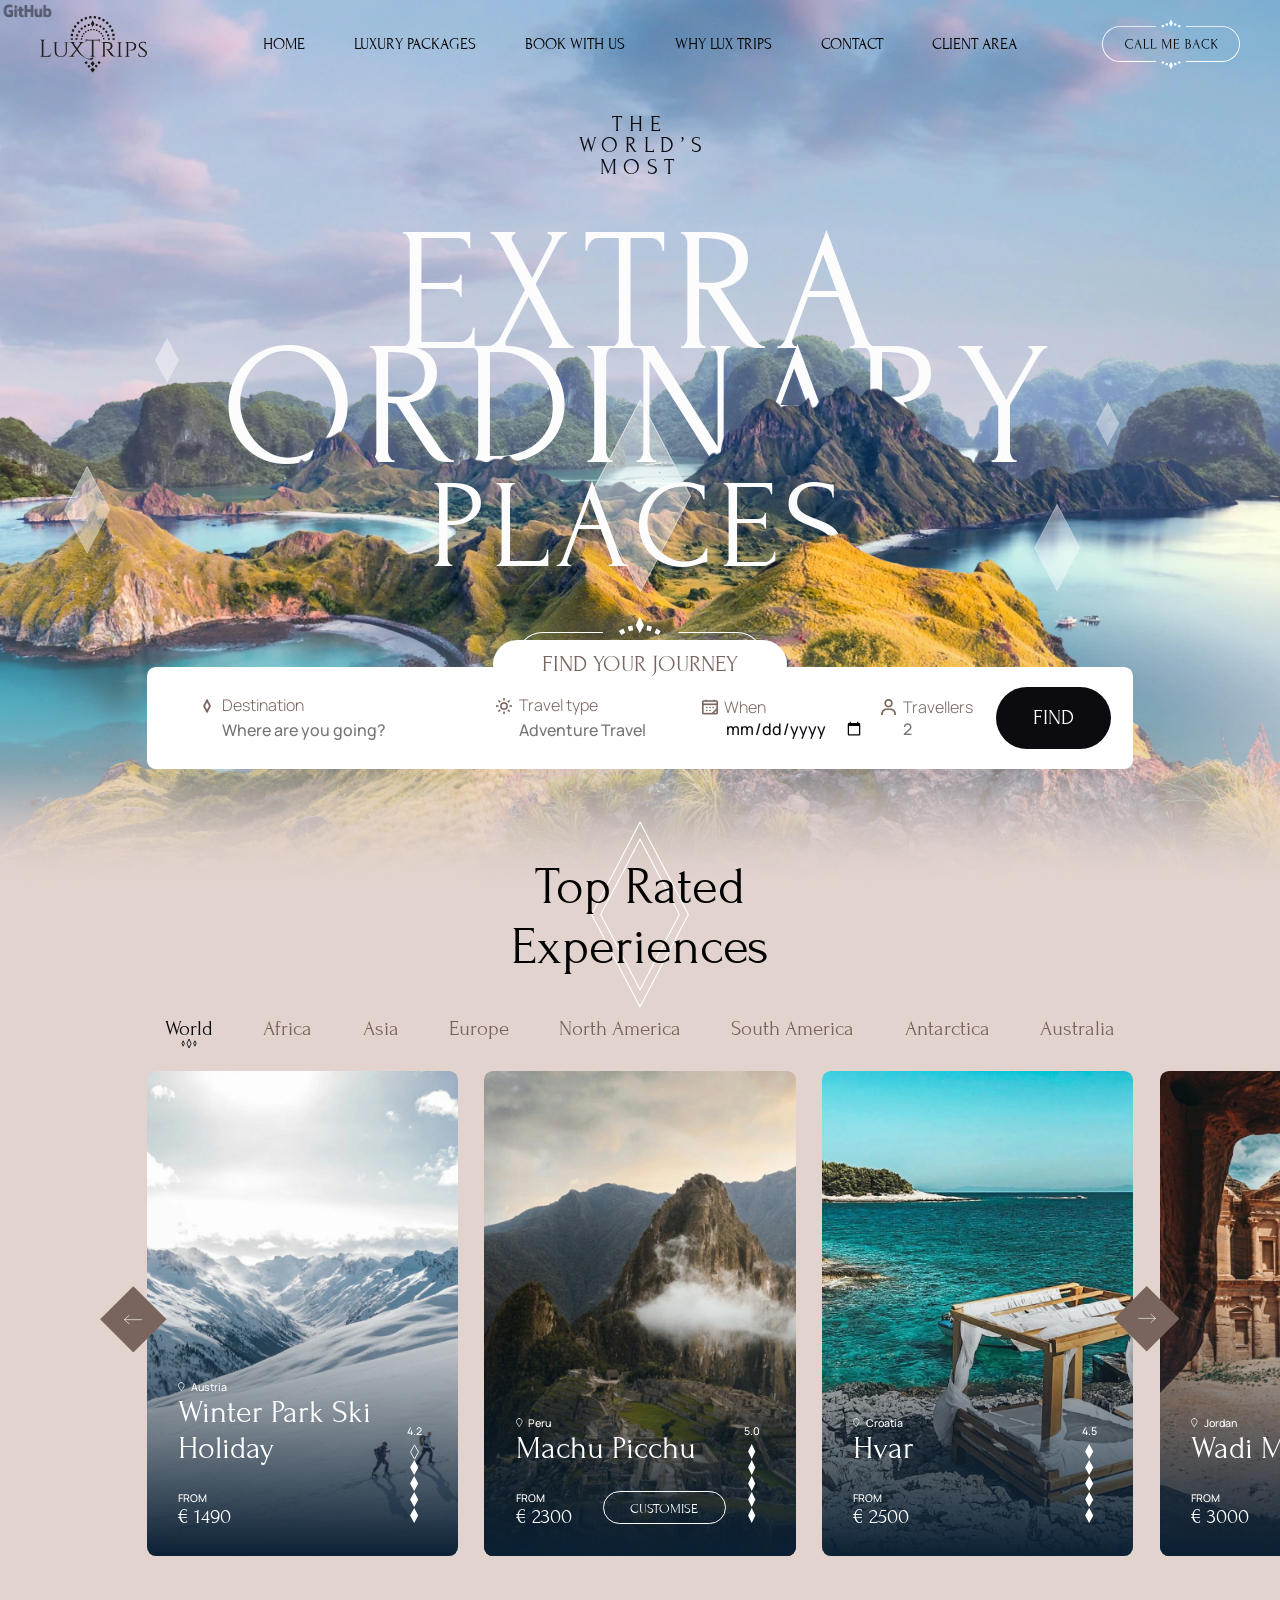
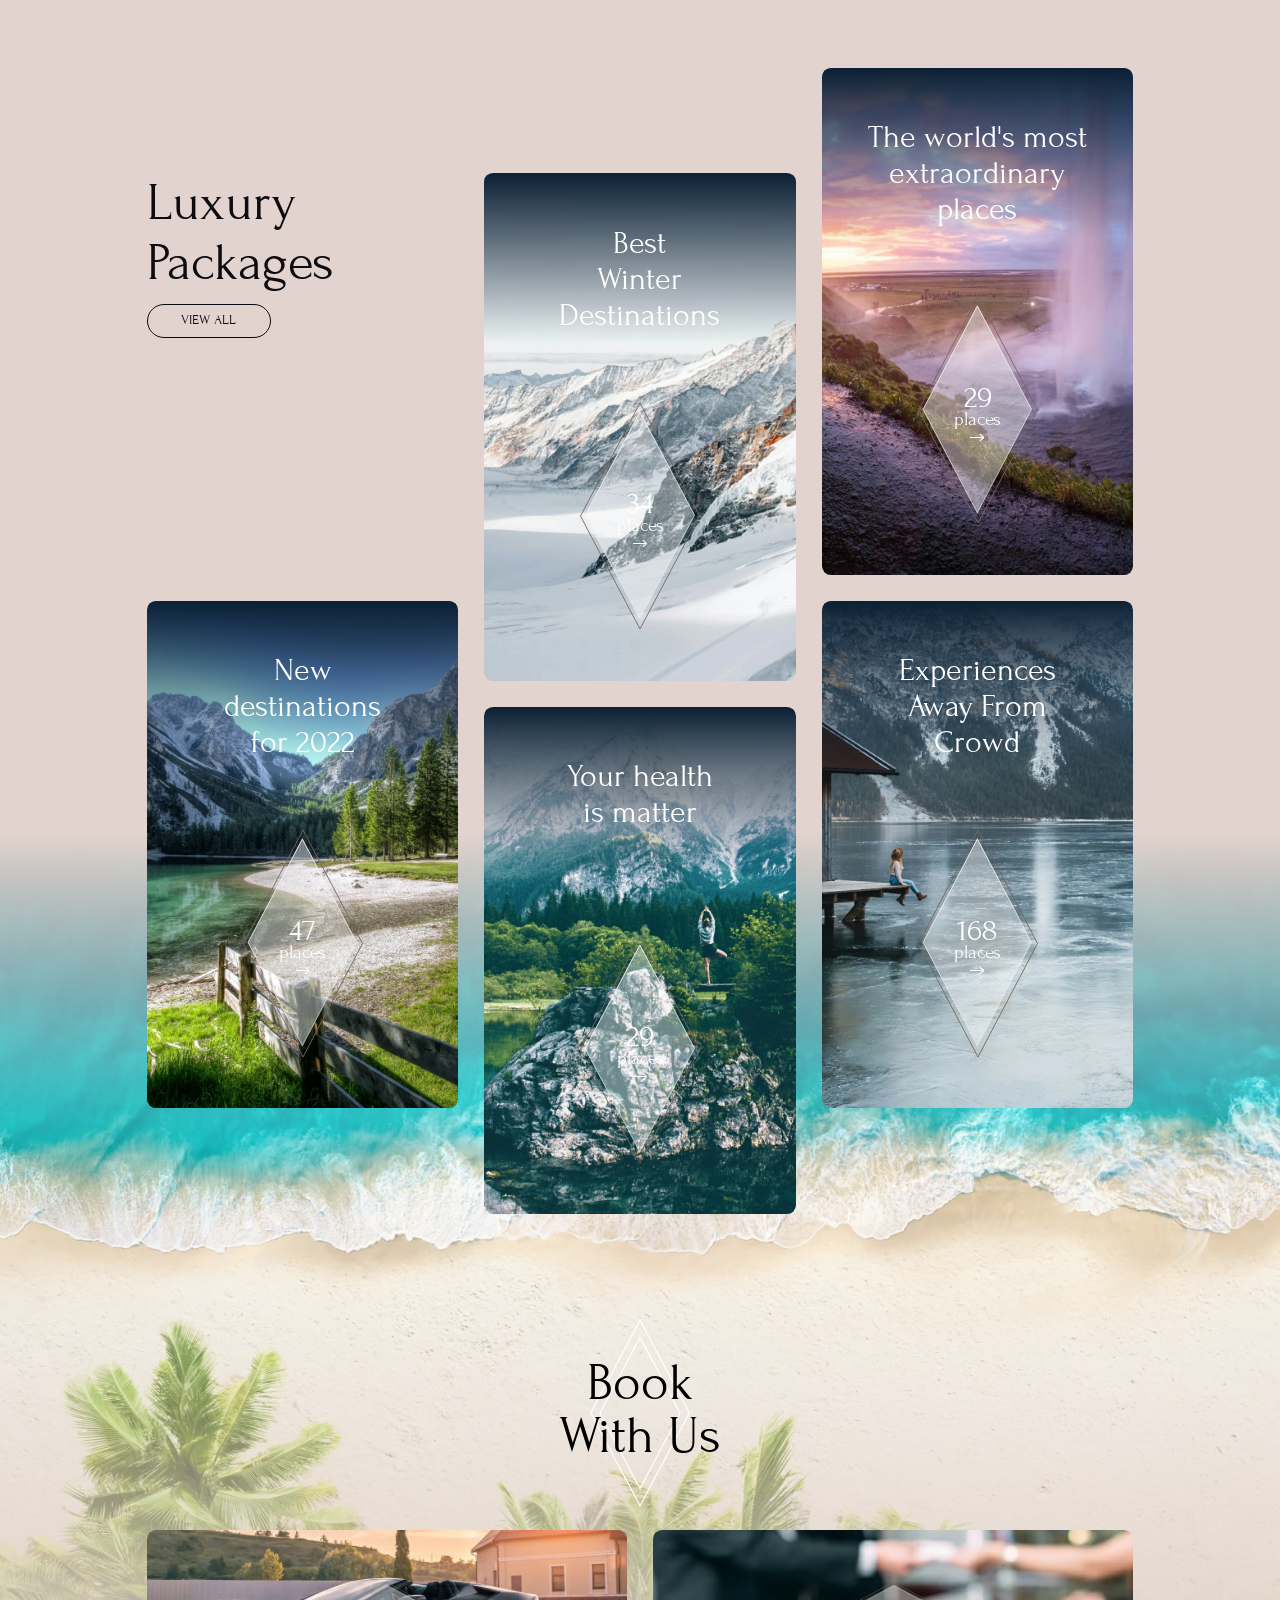
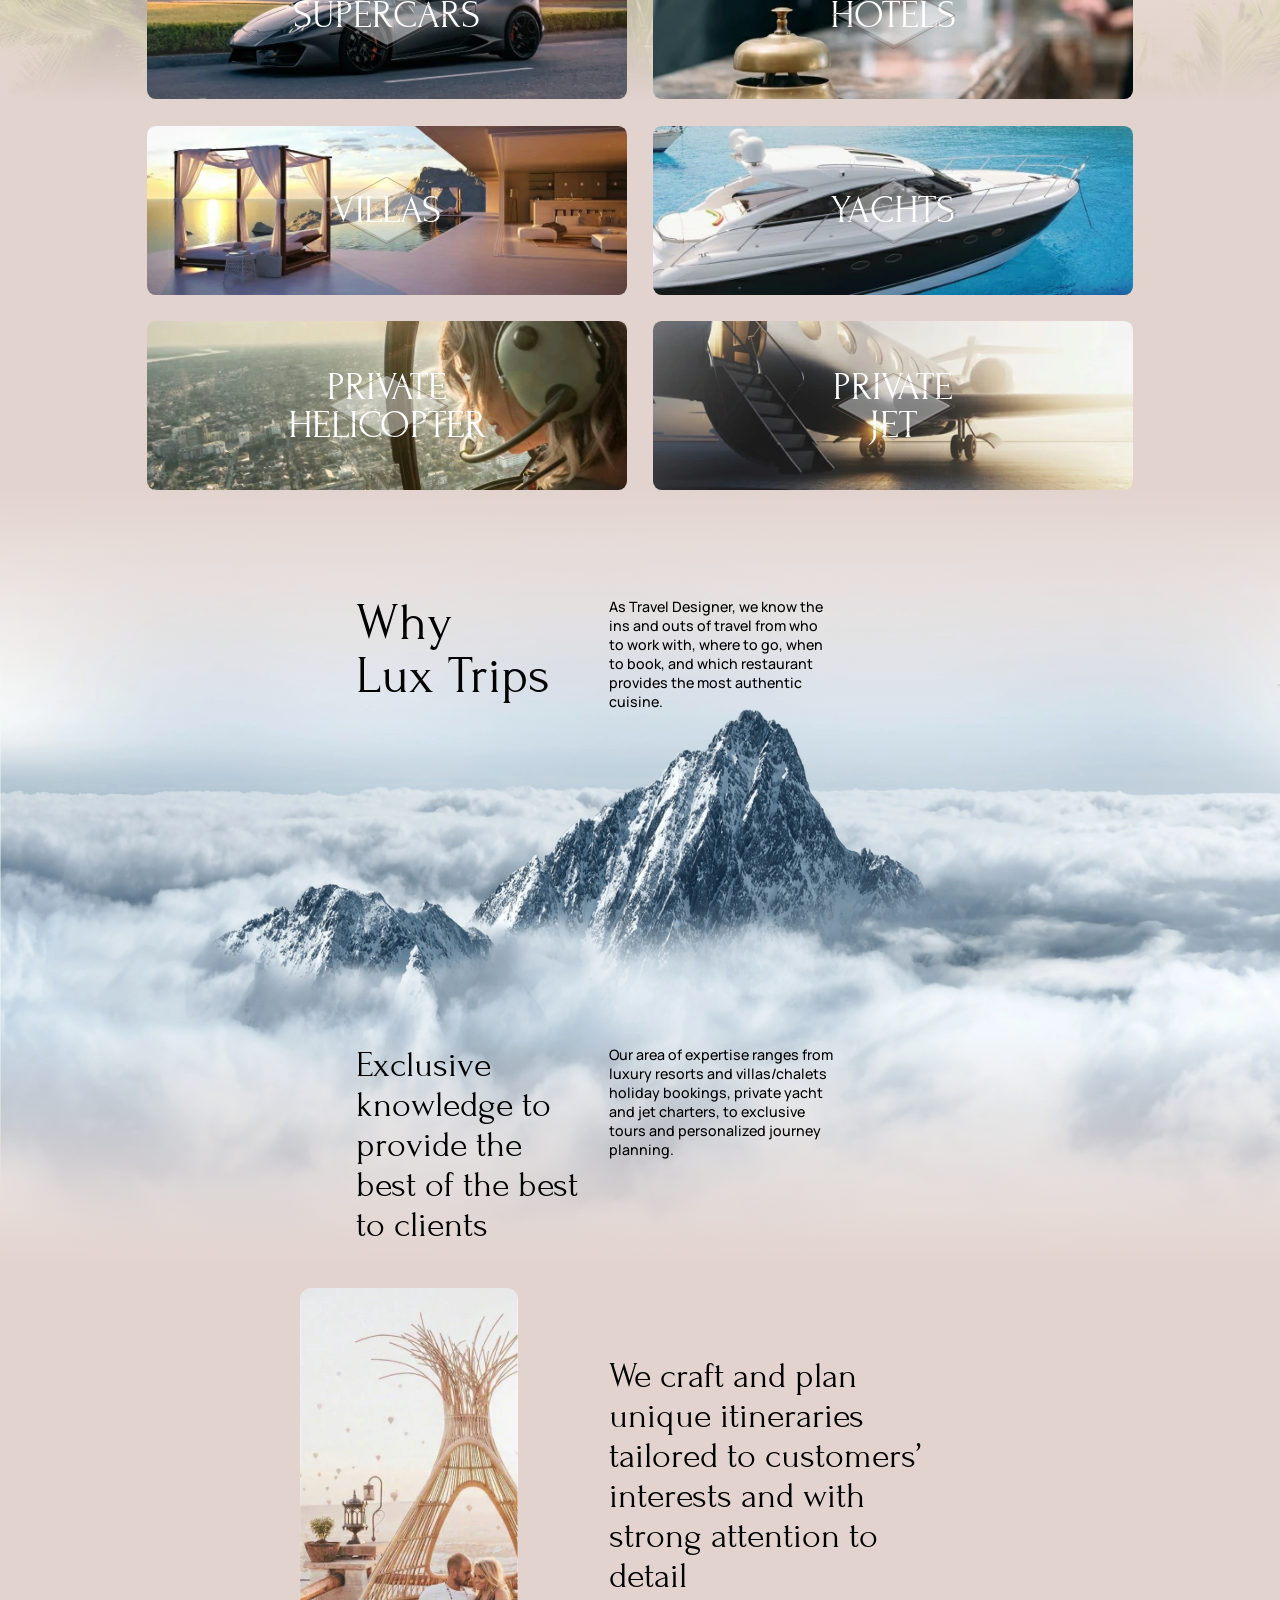
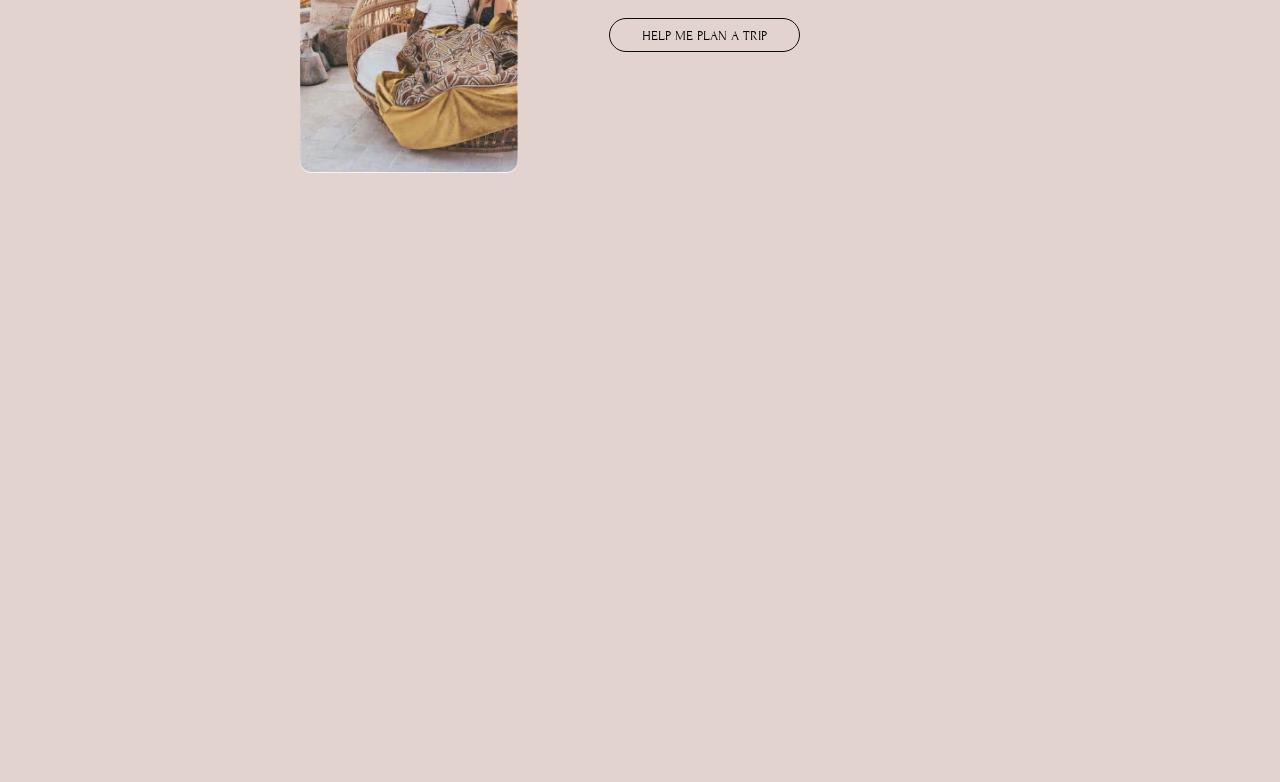
==== commit 434952aa: "#17 update third project" ====
--- a/luxtrips/index.html
+++ b/luxtrips/index.html
@@ -6,7 +6,7 @@
 		<title>Lux Trips</title>
 		<meta name="description" content="Lux Trips">
 		<meta name="viewport" content="width=device-width,initial-scale=1">
-		<link href="./styles/index.567b0a.css" rel="stylesheet">
+		<link href="./styles/index.11c0ca.css" rel="stylesheet">
 	</head>
 
 	<body>
@@ -444,21 +444,28 @@
 						<img class="lux-trips-bg_desktop" src="./img/index/lt-bg-desktop@1440w.jpg" type="image/jpeg" alt="Первый фон" loading="lazy">
 					</picture>
 				</div>
-				<div class="lux-trips-inner">
-					<div class="lux-trips-inner__title">Why
-						<br>Lux Trips
-					</div>
-					<div class="lux-trips-inner__text">As Travel Designer, we know the ins and outs of travel from who to work with, where to go, when to book, and which restaurant provides the most authentic cuisine.</div>
-					<div class="lux-trips-inner__text">Exclusive knowledge to provide the best of the best to clients</div>
-					<div class="lux-trips-inner__text">Our area of expertise ranges from luxury resorts and villas/chalets holiday bookings, private yacht and jet charters, to exclusive tours and personalized journey planning.</div>
-					<div class="lux-trips-inner__text">We craft and plan unique itineraries tailored to customers’ interests and with strong attention to detail</div>
-					<div class="lux-trips-inner__button">help me plan a trip</div>
+				<div class="lux-trips-wrapper">
+					<div class="lux-trips-inner">
+						<div class="lux-trips-inner__title">Why
+							<br>Lux Trips
+						</div>
+						<div class="lux-trips-inner__text">As Travel Designer, we know the ins and outs of travel from who to work with, where to go, when to book, and which restaurant provides the most authentic cuisine.</div>
+						<div class="lux-trips-inner__text">Exclusive knowledge to provide the best of the best to clients</div>
+						<div class="lux-trips-inner__text">Our area of expertise ranges from luxury resorts and villas/chalets holiday bookings, private yacht and jet charters, to exclusive tours and personalized journey planning.</div>
+						<div class="lux-trips-inner__text">We craft and plan unique itineraries tailored to customers’ interests and with strong attention to detail</div>
+						<div class="lux-trips-inner__button">help me plan a trip</div>
+					</div>
+					<picture class="fourth-lt-img">
+						<source srcset="./img/index/4-lt-img@245w.webp, ./img/index/4-lt-img@490w.webp 2x" type="image/webp" alt="Первый фон" loading="lazy">
+						<source srcset="./img/index/4-lt-img@245w.jpg, ./img/index/4-lt-img@490w.jpg 2x" type="image/jpeg" alt="Первый фон" loading="lazy">
+						<img class="fourth-lt-img" src="./img/index/4-lt-img@245w.jpg" type="image/jpeg" alt="Первый фон" loading="lazy">
+					</picture>
 				</div>
 			</div>
 		</div>
 		<script src="./js/main.005f37.js"></script>
 		<script src="./js/vendors.fc9e3a.js"></script>
-		<script src="./js/index.40e5c2.js"></script>
+		<script src="./js/index.de4f47.js"></script>
 	</body>
 
 </html>
--- a/luxtrips/styles/index.11c0ca.css
+++ b/luxtrips/styles/index.11c0ca.css
@@ -0,0 +1 @@
+a,abbr,acronym,address,applet,article,aside,audio,b,big,blockquote,body,canvas,caption,center,cite,code,dd,del,details,dfn,div,dl,dt,em,embed,fieldset,figcaption,figure,footer,form,h1,h2,h3,h4,h5,h6,header,hgroup,html,i,iframe,img,ins,kbd,label,legend,li,mark,menu,nav,object,ol,output,p,pre,q,ruby,s,samp,section,small,span,strike,strong,sub,summary,sup,table,tbody,td,tfoot,th,thead,time,tr,tt,u,ul,var,video{font-size:100%;margin:0;padding:0;vertical-align:baseline}a{text-decoration:none}a:active,a:hover{outline:0}li,ul{list-style-type:none;margin:0;padding:0}h1,h2,h3,h4,h5,h6{font-size:100%;font-weight:400}*,:after,:before,html{-webkit-box-sizing:border-box;box-sizing:border-box}:focus{outline:0}audio,img,video{height:auto;max-width:100%}audio,canvas,iframe,img,svg,video{vertical-align:middle}iframe{border:0}textarea{box-shadow:none;-webkit-box-shadow:none;-moz-box-shadow:none;overflow:auto;resize:none;vertical-align:top}button,input,select,textarea{border:none;font-size:100%;margin:0;outline:none}button,input{line-height:normal}table{border-collapse:collapse;border-spacing:0}td,th{padding:0;text-align:left}@font-face{font-family:Forum-Regular;src:url(../fonts/Forum-Regular.72bb4f.ttf)}@font-face{font-family:Manrope-Light;src:url(../fonts/Manrope-Light.182f89.ttf)}@font-face{font-family:Manrope-Medium;src:url(../fonts/Manrope-Medium.c1117f.ttf)}body{font-family:Forum-Regular}body a,body button{-webkit-transition:all .1s linear 0s;-o-transition:all .1s linear 0s;transition:all .1s linear 0s}body a:hover,body button:hover{cursor:pointer;opacity:75%}body a:active,body button:active{cursor:pointer;opacity:50%}::-webkit-scrollbar{width:0}body{background-color:#e2d3ce}.link{background:no-repeat 50%/50px 20px url(../img/index/GitHub.png);height:20px;opacity:.5;position:absolute;width:50px;z-index:5}.link:hover{opacity:.75}.link:active{opacity:1}.parallax{-webkit-box-orient:vertical;-webkit-box-direction:normal;-webkit-box-align:center;-ms-flex-align:center;align-items:center;display:-webkit-box;display:-ms-flexbox;display:flex;-ms-flex-direction:column;flex-direction:column;width:100vw}.nav-closed{height:222vw}.nav-opened{height:363vw}.body-inner{-webkit-box-orient:vertical;-webkit-box-direction:normal;-webkit-box-align:center;-ms-flex-align:center;align-items:center;background:-o-linear-gradient(top,hsla(15,26%,85%,0) 0,#e2d3ce 9.7vw,#e2d3ce 100%);background:-webkit-gradient(linear,left top,left bottom,from(hsla(15,26%,85%,0)),color-stop(9.7vw,#e2d3ce),to(#e2d3ce));background:linear-gradient(180deg,hsla(15,26%,85%,0),#e2d3ce 9.7vw,#e2d3ce);display:-webkit-box;display:-ms-flexbox;display:flex;-ms-flex-direction:column;flex-direction:column;max-width:100vw;width:100%}.lp-background{bottom:30vw;height:155vw;position:relative;width:100%}.lp-background:after,.lp-background:before{content:"";left:0;position:absolute;width:100%;z-index:0}.lp-background:before{background:-o-linear-gradient(top,#e2d3ce 0,hsla(15,26%,85%,0) 100%);background:-webkit-gradient(linear,left top,left bottom,from(#e2d3ce),to(hsla(15,26%,85%,0)));background:linear-gradient(180deg,#e2d3ce,hsla(15,26%,85%,0));height:40%;top:0}.lp-background:after{background:-o-linear-gradient(bottom,#e2d3ce 0,hsla(15,26%,85%,0) 100%);background:-webkit-gradient(linear,left bottom,left top,from(#e2d3ce),to(hsla(15,26%,85%,0)));background:linear-gradient(0deg,#e2d3ce,hsla(15,26%,85%,0));bottom:0;height:60%}.lp-bg-mobile{height:100%;-o-object-fit:cover;object-fit:cover;width:100%}.lp-bg-desktop{display:none}@media(min-width:910px){.link{background-size:55px 22px;height:22px;width:55px}.parallax{height:60vw}.lp-background{height:68vw}.lp-bg-mobile{display:none}.lp-bg-desktop{display:block;height:100%;-o-object-fit:cover;object-fit:cover;width:100%}}@media(min-width:1440px){.link{background-size:4.166vw 1.666vw;height:1.666vw;width:4.166vw}.parallax{height:57.5vw}.lp-background{bottom:400px;height:980px}}.book{max-width:1440px;top:-110vw}.book,.book-title{position:relative;width:100%}.book-title{font-size:10.67vw;line-height:100%;padding-bottom:17.333vw;text-align:center}.book-title img{display:none}.book-items{-webkit-box-orient:vertical;-webkit-box-direction:normal;-webkit-box-pack:justify;-ms-flex-pack:justify;-ms-flex-direction:column;flex-direction:column;height:324vw;justify-content:space-between;padding:0 4vw;width:100%}.book-item,.book-items{display:-webkit-box;display:-ms-flexbox;display:flex}.book-item{-webkit-box-pack:center;-ms-flex-pack:center;-webkit-box-align:center;-ms-flex-align:center;align-items:center;border-radius:2.667vw;color:#fff;font-size:11.733vw;height:50.667vw;justify-content:center;line-height:98.5%;position:relative;text-align:center;text-transform:uppercase;width:92vw;z-index:1}.book-item__vector{position:absolute;-webkit-transform:rotate(90deg);-ms-transform:rotate(90deg);transform:rotate(90deg);z-index:0}.book-item__vector:nth-child(2){height:37.333vw;width:20vw}.book-item__vector:nth-child(3){height:33.867vw;width:17.867vw}.book-item__bg{border-radius:2.667vw;height:100%;left:0;-o-object-fit:cover;object-fit:cover;position:absolute;top:0;width:100%;z-index:-1}@media(min-width:910px){.book{top:-57vw}.book-title{font-size:4.167vw;padding-bottom:5.2vw;z-index:0}.book-title img{display:block;height:14.722vw;left:46.1vw;position:absolute;top:-3vw;width:7.777vw;z-index:-1}.book-items{-ms-flex-line-pack:justify;align-content:space-between;-ms-flex-wrap:wrap;flex-wrap:wrap;height:43.75vw;padding:0 11.458vw;width:100%}.book-item{border-radius:.7vw;font-size:3.055vw;height:13.194vw;width:37.5vw}.book-item__vector:nth-child(2){height:9.722vw;width:5.208vw}.book-item__vector:nth-child(3){height:8.819vw;width:4.652vw}.book-item__bg{border-radius:.7vw}}@media(min-width:1440px){.book{top:-730px}.book-title{font-size:60px;padding-bottom:75px}.book-title img{height:212px;left:663px;top:-47px;width:112px}.book-items{height:630px;padding:0 165px;width:100%}.book-item{border-radius:10px;font-size:44px;height:190px;width:540px}.book-item__vector:nth-child(2){height:140px;width:75px}.book-item__vector:nth-child(3){height:127px;width:67px}.book-item__bg{border-radius:10px}}.find-form{-webkit-box-orient:vertical;-webkit-box-direction:normal;-webkit-box-align:center;-ms-flex-align:center;align-items:center;display:-webkit-box;display:-ms-flexbox;display:flex;-ms-flex-direction:column;flex-direction:column;height:111vw;position:relative;top:-10vw;width:100%}.subtract-top{width:13vw}.subtract{position:relative;top:-1.5vw;width:74.7vw}.find-form-title{background-color:#fff;border-radius:17.9vw;color:#79655e;font-size:6.88vw;height:14.7vw;padding:3.47vw;position:relative;text-align:center;text-transform:uppercase;top:-15.7vw;width:82.7vw;z-index:1}.forms{-webkit-box-orient:vertical;-webkit-box-direction:normal;-webkit-box-pack:justify;-ms-flex-pack:justify;background-color:#fff;border-radius:2.66vw;display:-webkit-box;display:-ms-flexbox;display:flex;-ms-flex-direction:column;flex-direction:column;height:96vw;justify-content:space-between;padding:10.7vw 4vw 8vw;position:absolute;top:15vw;width:92vw}.form-label{font-size:4.8vw;height:13.3vw;padding:0 3vw}.form-title{display:-webkit-box;display:-ms-flexbox;display:flex;height:50%}.form-title p{color:#79655e;display:inline-block;font-family:Manrope-Light;height:100%;padding-left:1vw}.form-title div{-webkit-box-align:center;-ms-flex-align:center;-webkit-box-pack:center;-ms-flex-pack:center;align-items:center;display:-webkit-inline-box;display:-ms-inline-flexbox;display:inline-flex;height:100%;justify-content:center;width:6.6vw}.form-title div img{max-height:4.8vw;max-width:4.8vw}.form{color:#0c0b10;font-family:Manrope-Medium;height:50%;padding-left:7.4vw;width:100%}.second-forms{-webkit-box-pack:justify;-ms-flex-pack:justify;display:-webkit-box;display:-ms-flexbox;display:flex;height:13.3vw;justify-content:space-between;padding:0 3vw}.second-form-label{display:inline-block;font-size:4.8vw;height:13.3vw;width:35%}.second-form-label:first-child{width:60%}.find-button{background:#0c0b10;border-radius:32.3vw;color:#fff;font-family:Forum-Regular;font-size:6.4vw;height:18.7vw;text-transform:uppercase;width:83.2vw}@media(min-width:910px){.find-form{height:111vw;top:-5vw}.subtract-top{width:3.33vw}.subtract{top:-.3vw;width:19.4vw}.find-form-title{border-radius:4.65vw;font-size:1.78vw;height:3.82vw;padding:.9vw;top:-3.9vw;width:22.9vw}.forms{-webkit-box-orient:horizontal;-webkit-box-direction:normal;border-radius:.694vw;-ms-flex-direction:row;flex-direction:row;height:7.92vw;padding:1.52vw 1.74vw 1.52vw 3.82vw;top:3.9vw;width:77vw}.form-label{font-size:1.25vw;height:100%;padding:.57vw 0;width:20%}.form-label:first-child{width:30%}.form-title p{padding-left:.25vw}.form-title div{width:1.74vw}.form-title div img{max-height:1.25vw;max-width:1.25vw}.form{padding-left:2vw}.second-forms{height:100%;padding:.694vw 0;width:30%}.second-form-label{font-size:1.25vw;height:100%}.find-button{border-radius:8.4vw;font-size:1.67vw;height:4.86vw;width:12.5%}}@media(min-width:1440px){.find-form{height:170vw;top:-3vw}.subtract-top{width:48.6px}.subtract{top:-7px;width:280px}.find-form-title{border-radius:67px;font-size:25px;height:55px;padding:13px;top:-57px;width:330px}.forms{border-radius:10px;height:115px;padding:22px 25px 22px 55px;top:55px;width:1110px}.form-label{font-size:18px;padding:10px 0}.form-title p{padding-left:5px}.form-title div{width:18px}.form-title div img{max-height:18px;max-width:18px}.form{padding-left:23px}.second-forms{padding:10px 0}.second-form-label{font-size:18px}.find-button{border-radius:121px;font-size:24px;height:70px}}.intro{-webkit-box-orient:vertical;-webkit-box-direction:normal;-webkit-box-align:center;-ms-flex-align:center;align-items:center;display:-webkit-box;display:-ms-flexbox;display:flex;-ms-flex-direction:column;flex-direction:column;left:0;position:relative;top:-70px;width:100%;z-index:-1}.intro-bg{position:absolute}.intro-bg,.intro-bg-mobile{height:auto;width:100%}.intro-bg-desktop{display:none}.first-bg{top:-10vw;z-index:-10}.heading-first{color:#0c0b10;font-size:4.53vw;height:40vw;letter-spacing:.3em;line-height:98%;padding-top:25vw;text-align:center;text-transform:uppercase;width:30vw}.second-bg{top:54.5vw;z-index:-6}.rhomb-intro-left-top{left:-1vw;position:absolute;top:65vw;width:4.53vw;z-index:-5}.heading-second-top{height:36.8vw;padding-top:11.5vw;width:-webkit-min-content;width:-moz-min-content;width:min-content;z-index:-5}.heading{color:#fcfcfc;font-size:19.2vw;letter-spacing:.04em;line-height:12.3vw;text-align:center;text-transform:uppercase}.third-bg{top:71.3vw;z-index:-4}.rhomb-intro-right-top{position:absolute;right:11.5vw;top:68.6vw;width:4.26vw;z-index:-3}.rhomb-intro-center{position:absolute;top:62vw;width:19.4vw;z-index:-3}.heading-second-bottom{height:24.8vw;padding-top:5.76vw;z-index:-2}.rhomb-intro-right-bottom{position:absolute;right:-1vw;top:80.4vw;width:8.8vw;z-index:-2}.fourth-bg{top:84.4vw;z-index:-1}.rhomb-intro-left-bottom{left:6.26vw;position:absolute;top:94vw;width:7.33vw;z-index:-2}.gradient{background:-o-linear-gradient(top,hsla(15,26%,85%,0) 0,#e2d3ce 50%,#e2d3ce 100%);background:-webkit-gradient(linear,left top,left bottom,from(hsla(15,26%,85%,0)),color-stop(50%,#e2d3ce),to(#e2d3ce));background:linear-gradient(180deg,hsla(15,26%,85%,0),#e2d3ce 50%,#e2d3ce);height:106vw;position:absolute;top:117vw;width:100%;z-index:0}@media(min-width:910px){.intro{top:-6.95vw}.intro-bg-mobile{display:none}.intro-bg-desktop{display:block;height:auto;width:100%}.first-bg{top:0}.heading-first{font-size:1.74vw;height:13.8vw;padding-top:8.88vw;width:9.58vw}.second-bg{top:24.8vw}.rhomb-intro-left-top{left:12.1vw;top:26.4vw;width:1.87vw}.heading-second-top{height:22.5vw;padding-top:4.8vw}.heading{font-size:13.7vw;line-height:8.95vw}.third-bg{top:30.1vw}.rhomb-intro-right-top{right:12.6vw;top:31.4vw;width:1.8vw}.rhomb-intro-center{top:31.2vw;width:8vw}.heading-second-bottom{font-size:9.83vw;height:10vw;padding-top:.5vw}.rhomb-intro-right-bottom{right:15.6vw;top:39.4vw;width:3.61vw}.fourth-bg{top:40.9vw}.rhomb-intro-left-bottom{left:5vw;top:36.4vw;width:3.61vw}.gradient{background:-o-linear-gradient(top,hsla(15,26%,85%,0) 0,#e2d3ce 100%);background:-webkit-gradient(linear,left top,left bottom,from(hsla(15,26%,85%,0)),to(#e2d3ce));background:linear-gradient(180deg,hsla(15,26%,85%,0),#e2d3ce);height:24.3vw;top:46vw}}@media(min-width:1440px){.intro{top:-100px}.heading-first{font-size:1.74vw;height:11.8vw;padding-top:6.88vw;width:9.58vw}.second-bg{top:22.8vw}.rhomb-intro-left-top{left:12.1vw;top:24.4vw;width:1.87vw}.heading-second-top{height:22.5vw;padding-top:4.8vw}.heading{font-size:13.7vw;line-height:8.95vw}.third-bg{top:28.1vw}.rhomb-intro-right-top{right:12.6vw;top:29.4vw;width:1.8vw}.rhomb-intro-center{top:29.2vw;width:8vw}.heading-second-bottom{font-size:9.83vw;height:10vw;padding-top:.5vw}.rhomb-intro-right-bottom{right:15.6vw;top:37.4vw;width:3.61vw}.fourth-bg{top:38.9vw}.rhomb-intro-left-bottom{left:5vw;top:34.4vw;width:3.61vw}.gradient{top:44vw}}.lux-trips{-webkit-box-orient:vertical;-webkit-box-direction:normal;-webkit-box-align:center;-ms-flex-align:center;align-items:center;display:-webkit-box;display:-ms-flexbox;display:flex;-ms-flex-direction:column;flex-direction:column;padding-top:40vw;position:relative;top:-110vw;width:100%}.lux-trips-bg{left:0;position:absolute;top:25vw;width:100%}.lux-trips-bg:after,.lux-trips-bg:before{content:"";left:0;position:absolute;width:100%;z-index:0}.lux-trips-bg:before{background:-o-linear-gradient(top,#e2d3ce 0,hsla(15,26%,85%,0) 100%);background:-webkit-gradient(linear,left top,left bottom,from(#e2d3ce),to(hsla(15,26%,85%,0)));background:linear-gradient(180deg,#e2d3ce,hsla(15,26%,85%,0));height:30%;top:0}.lux-trips-bg:after{background:-o-linear-gradient(bottom,#e2d3ce 0,hsla(15,26%,85%,0) 100%);background:-webkit-gradient(linear,left bottom,left top,from(#e2d3ce),to(hsla(15,26%,85%,0)));background:linear-gradient(0deg,#e2d3ce,hsla(15,26%,85%,0));bottom:0;height:30%}.lux-trips-bg_mobile{-o-object-fit:cover;object-fit:cover;width:100%}.lux-trips-bg_desktop{display:none}.lux-trips-wrapper{height:100%;max-width:1110px;position:relative}.lux-trips-inner,.lux-trips-wrapper{-webkit-box-orient:vertical;-webkit-box-direction:normal;-webkit-box-align:center;-ms-flex-align:center;align-items:center;display:-webkit-box;display:-ms-flexbox;display:flex;-ms-flex-direction:column;flex-direction:column;width:100%}.lux-trips-inner{padding:0 4vw;z-index:1}.lux-trips-inner__title{font-size:10.67vw;line-height:100%;padding-bottom:6.666vw;text-align:center}.lux-trips-inner__text:nth-child(2n){font-family:Manrope-Medium;font-size:4.266vw}.lux-trips-inner__text:nth-child(3){font-size:10.67vw;padding:86.666vw 17.333vw 8vw 6.667vw}.lux-trips-inner__text:nth-child(4){padding-left:34.666vw}.lux-trips-inner__text:nth-child(5){font-size:6.933vw;padding:8vw 0 8vw 34.666vw}.lux-trips-inner__button{border:1px solid #0c0b10;border-radius:26.4vw;font-size:6.4vw;height:16vw;padding:4.5vw;text-align:center;text-transform:uppercase;width:92vw}.lux-trips-imgs{height:100%;max-width:1110px;position:absolute;width:100%}.fourth-lt-img{border-radius:3vw;height:85.5vw;left:-4vw;-o-object-fit:cover;object-fit:cover;position:absolute;top:103vw;width:38vw}@media(min-width:910px){.lux-trips{padding-top:8.333vw;top:-57vw}.lux-trips-bg{height:60.42vw;max-height:1200px;top:0}.lux-trips-bg_mobile{display:none}.lux-trips-bg_desktop{display:block;height:100%;-o-object-fit:cover;object-fit:cover;width:100%}.lux-trips-wrapper{width:77.083vw}.lux-trips-inner{-webkit-box-align:start;-ms-flex-align:start;align-items:start;display:grid;grid-template-columns:19.791vw 24.652vw;grid-template-rows:35vw 24.3vw 20.486vw 2.639vw;padding:0;width:44.444vw}.lux-trips-inner__title{font-size:4.166vw;grid-column:1/2;grid-row:1/2;line-height:100%;padding-bottom:0;text-align:left}.lux-trips-inner__text:nth-child(2n){font-size:1.111vw;grid-column:2/3;grid-row:1/2;padding-right:6.944vw}.lux-trips-inner__text:nth-child(3){font-size:2.777vw;grid-column:1/2;grid-row:2/3;padding:0 2vw 0 0}.lux-trips-inner__text:nth-child(4){grid-row:2/3;padding-left:0}.lux-trips-inner__text:nth-child(5){font-size:2.777vw;grid-column:2/3;grid-row:3/4;padding:0}.lux-trips-inner__button{border-radius:4.2;font-size:1.111vw;grid-column:2/3;grid-row:4/5;height:2.638vw;padding:.694vw;width:14.93vw}.fourth-lt-img{border-radius:.9vw;height:37.84vw;left:6vw;top:27vw;width:17vw}}@media(min-width:1440px){.lux-trips{padding-top:120px;top:-730px}.lux-trips-inner{grid-template-columns:285px 355px;grid-template-rows:35vw 350px 295px 38px;width:640px}.lux-trips-inner__title{font-size:60px}.lux-trips-inner__text:nth-child(2n){font-size:16px;padding-right:100px}.lux-trips-inner__text:nth-child(3){font-size:40px;padding:0 30px 0 0}.lux-trips-inner__text:nth-child(5){font-size:40px}.lux-trips-inner__button{border-radius:61px;font-size:16px;height:100%;padding:10px;width:215px}.fourth-lt-img{border-radius:13px;height:545px;left:85px;top:calc(17.5vw + 135px);width:245px}}.luxury-packages{-webkit-box-orient:vertical;-webkit-box-align:center;-ms-flex-align:center;align-items:center;-ms-flex-direction:column;flex-direction:column;height:190vw;max-width:1440px;padding-top:22vw;position:relative;width:100%}.luxury-packages,.luxury-packages-title{-webkit-box-direction:normal;display:-webkit-box;display:-ms-flexbox;display:flex}.luxury-packages-title{-webkit-box-align:end;-ms-flex-align:end;-webkit-box-pack:justify;-ms-flex-pack:justify;-webkit-box-orient:horizontal;align-items:flex-end;color:#0c0b10;-ms-flex-direction:row;flex-direction:row;height:32vw;justify-content:space-between;padding-bottom:8vw;width:92vw}.luxury-packages-title div{font-size:10.67vw;width:50%}.luxury-packages-title a{border:1px solid #0c0b10;border-radius:100vw;color:#0c0b10;font-size:4.266vw;height:10vw;padding:2.5vw;text-align:center;text-transform:uppercase;width:37.333vw}.packages-slider{height:136vw;position:relative;width:100vw;z-index:1}.packages-slider-inner{height:100%;overflow:hidden;width:100vw}.packages-slider-line{-webkit-box-pack:justify;-ms-flex-pack:justify;display:-webkit-box;display:-ms-flexbox;display:flex;height:100%;justify-content:space-between;left:0;padding:0 6vw;position:relative;-webkit-transition:all .5s ease;-o-transition:all .5s ease;transition:all .5s ease;width:452vw}.packages-slide{height:100%;min-width:88vw;padding:0 2vw;position:relative;width:88vw}.packages-slide img,.packages-slide picture{border-radius:2.666vw;height:100%;-o-object-fit:cover;object-fit:cover;position:absolute;width:84vw;z-index:-1}.packages-slide__title{background:-o-linear-gradient(bottom,rgba(0,0,0,0) 0,#0b2034 100%);background:-webkit-gradient(linear,left bottom,left top,from(rgba(0,0,0,0)),to(#0b2034));background:linear-gradient(0deg,rgba(0,0,0,0),#0b2034);border-radius:2.666vw;color:#fff;font-size:9.6vw;height:33.333%;padding-top:12vw;text-align:center;width:100%}.packages-slide__link{bottom:10%;height:50.5%;left:29.5%;position:absolute;width:41%}.packages-slide__link img:nth-child(2){height:92%;left:3.5%;position:absolute;top:4%;width:92%}.packages-slide__link img:last-child{height:4%;left:44%;position:absolute;top:60%;width:12%}.packages-slide__link div{color:#fff;font-size:9.333vw;left:30.55%;line-height:70%;position:absolute;text-align:center;top:40%}.packages-slide__link div p:last-child{font-size:5.6vw}@media(min-width:910px){.luxury-packages{height:98.5vw;padding:8.75vw 11.458vw 0}.luxury-packages-title{-webkit-box-align:start;-ms-flex-align:start;-webkit-box-orient:vertical;-webkit-box-direction:normal;align-items:flex-start;-ms-flex-direction:column;flex-direction:column;height:12.84vw;left:11.45vw;padding-bottom:0;position:absolute;top:17vw;width:14.93vw}.luxury-packages-title div{font-size:4.166vw;width:100%}.luxury-packages-title a{font-size:1.111vw;height:2.638vw;padding:.6vw;width:9.722vw}.packages-slider{height:89.583vw;width:100%}.packages-slider .slider-button{display:none}.packages-slider-inner{width:100%}.packages-slider-line{grid-gap:2vw;display:grid;grid-template-columns:1fr 1fr 1fr;grid-template-rows:1fr 5fr 1fr 5fr 1fr;padding:0;width:100%}.packages-slide{height:100%;min-width:0;padding:0;width:100%}.packages-slide img,.packages-slide picture{border-radius:.7vw;width:100%}.packages-slide:first-child{grid-column:2/3;grid-row:2/4}.packages-slide:nth-child(2){grid-column:3/4;grid-row:1/3}.packages-slide:nth-child(3){grid-column:1/2;grid-row:3/5}.packages-slide:nth-child(4){grid-column:2/3;grid-row:4/6}.packages-slide:nth-child(5){grid-column:3/4;grid-row:3/5}.packages-slide__title{border-radius:.7vw;font-size:2.5vw;padding-top:4vw}.packages-slide__link{height:45%;left:30.8%;width:38.5%}.packages-slide__link div{font-size:2.43vw;left:30.5%}.packages-slide__link div p:last-child{font-size:1.46vw}}@media(min-width:1440px){.luxury-packages{height:1417px;padding:126px 165px 0}.luxury-packages-title{height:185px;left:165px;top:245px;width:215px}.luxury-packages-title div{font-size:60px}.luxury-packages-title a{font-size:16px;height:38px;padding:10px;width:140px}.packages-slider{height:1290px}.packages-slider-line{grid-gap:30px;display:grid}.packages-slide__title{font-size:36px;padding-top:57px}.packages-slide__link div{font-size:35px}.packages-slide__link div p:last-child{font-size:21px}}.nav{display:grid;grid-template-columns:1fr 1fr 1fr;max-width:1440px;padding:0 20px;width:100%}.nav_nojs .nav-toggle{display:none}.nav_closed{grid-template-rows:70px}.nav_closed .nav-items{display:none}.nav_opened{background:#e2d3ce;grid-template-rows:70px 540px}.logo-main{-webkit-box-orient:horizontal;-webkit-box-direction:normal;-webkit-box-pack:center;-ms-flex-pack:center;-webkit-box-align:center;-ms-flex-align:center;align-items:center;display:-webkit-box;display:-ms-flexbox;display:flex;-ms-flex-direction:row;flex-direction:row;grid-column:2/3;grid-row:1/2;justify-content:center}.logo-main a{height:40px;width:75px}.logo-call-me{-webkit-box-orient:horizontal;-webkit-box-direction:normal;-webkit-box-pack:start;-ms-flex-pack:start;-webkit-box-align:center;-ms-flex-align:center;align-items:center;display:-webkit-box;display:-ms-flexbox;display:flex;-ms-flex-direction:row;flex-direction:row;grid-column:1/2;grid-row:1/2;justify-content:flex-start}.logo-call-me a{height:36px;width:88px}.logo-call-me_desktop{display:none}.nav-toggle{-webkit-box-orient:horizontal;-webkit-box-pack:end;-ms-flex-pack:end;-webkit-box-align:center;-ms-flex-align:center;align-items:center;-ms-flex-direction:row;flex-direction:row;grid-column:3/4;grid-row:1/2;justify-content:flex-end}.nav-toggle,.nav-toggle__button{-webkit-box-direction:normal;display:-webkit-box;display:-ms-flexbox;display:flex}.nav-toggle__button{-webkit-box-orient:vertical;-webkit-box-pack:justify;-ms-flex-pack:justify;-webkit-box-align:end;-ms-flex-align:end;align-items:flex-end;background:none;-ms-flex-direction:column;flex-direction:column;height:26px;justify-content:space-between;padding:0;width:60px}.nav-toggle__button div{border-bottom:1px solid #fff;height:1px;width:60px}.nav-toggle__button div:first-child{width:45px}.nav-items{background:no-repeat 50%/260px 510px url(../img/index/Vector-menu.svg);grid-column:1/4;grid-row:2/3}.nav-items-inner{-webkit-box-orient:vertical;-webkit-box-direction:normal;-webkit-box-pack:justify;-ms-flex-pack:justify;-webkit-box-align:center;-ms-flex-align:center;align-items:center;display:-webkit-box;display:-ms-flexbox;display:flex;-ms-flex-direction:column;flex-direction:column;justify-content:space-between;text-transform:uppercase}.nav-items__item{color:#000;font-size:24px;height:90px;line-height:26px;padding:33px;text-align:center;width:100%}@media(min-width:910px){.nav,.nav_closed,.nav_opened{background:none;grid-template-columns:1fr 6fr 1fr;grid-template-rows:6.94vw;padding:0 3.125vw}.nav .nav-items,.nav_closed .nav-items,.nav_opened .nav-items{display:-webkit-box;display:-ms-flexbox;display:flex}.logo-main{-webkit-box-pack:start;-ms-flex-pack:start;grid-column:1/2;justify-content:flex-start}.logo-main a{height:auto;width:8.33vw}.logo-call-me{-webkit-box-pack:end;-ms-flex-pack:end;grid-column:3/4;justify-content:flex-end}.logo-call-me a{height:auto;width:10.76vw}.logo-call-me_mobile{display:none}.logo-call-me_desktop{display:block}.nav-toggle{display:none}.nav-items{-webkit-box-pack:center;-ms-flex-pack:center;background:none;display:-webkit-box;display:-ms-flexbox;display:flex;grid-column:2/3;grid-row:1/2;justify-content:center}.nav-items-inner{-webkit-box-orient:horizontal;-webkit-box-direction:normal;-webkit-box-pack:justify;-ms-flex-pack:justify;-webkit-box-align:center;-ms-flex-align:center;align-items:center;-ms-flex-direction:row;flex-direction:row;justify-content:space-between;max-width:755px;width:100%}.nav-items__item{font-size:16px;height:auto;line-height:18px;margin:0;padding:0;width:auto}}@media(min-width:1440px){.nav,.nav_closed,.nav_opened{grid-template-rows:100px;padding:0 45px}.logo-main{-webkit-box-pack:start;-ms-flex-pack:start;justify-content:flex-start}.logo-main a{width:120px}.logo-call-me{-webkit-box-pack:end;-ms-flex-pack:end;justify-content:flex-end}.logo-call-me a{width:155px}.nav-items{padding:0}}.top-rated{max-width:1440px;width:100%}.top-rated,.top-rated-title{-webkit-box-orient:vertical;-webkit-box-direction:normal;-webkit-box-align:center;-ms-flex-align:center;align-items:center;display:-webkit-box;display:-ms-flexbox;display:flex;-ms-flex-direction:column;flex-direction:column}.top-rated-title{height:57.33vw;padding-top:14.67vw;position:relative;width:55vw}.top-rated-title img{height:42.67vw;width:22.67vw}.top-rated-title div{bottom:9vw;font-size:10.67vw;position:absolute;text-align:center}.top-rated-choice{-webkit-box-pack:center;-ms-flex-pack:center;-webkit-box-align:center;-ms-flex-align:center;align-items:center;justify-content:center;max-width:100vw;padding-top:5vw}.choice-radio,.top-rated-choice{display:-webkit-box;display:-ms-flexbox;display:flex}.choice-radio{-webkit-box-pack:justify;-ms-flex-pack:justify;color:#79655e;font-size:6.4vw;height:14vw;justify-content:space-between;max-width:1270px;min-width:100%;overflow-x:auto;padding:0 39vw 0 42.5vw;width:340vw}.choice-radio input{display:none}.choice-radio::-webkit-scrollbar{width:0}.radio-form div{height:100%;margin:0 5vw;white-space:nowrap}.radio-form:first-child div{margin-left:0}.radio-form:last-child div{margin-right:0}.radio-form>input:checked+div{background:no-repeat bottom/4.8vw 3.2vw url(../img/index/Vector-choice.svg);color:#0c0b10}.trips-slider{height:136vw;position:relative;width:100vw}.slider-button{height:20vw;position:absolute;right:-2.1vw;top:58vw;width:20vw;z-index:2}.slider-button:first-child{left:-2.1vw;-webkit-transform:rotate(180deg);-ms-transform:rotate(180deg);transform:rotate(180deg)}.trips-slider-inner{height:100%;overflow:hidden;width:100vw}.trips-slider-line{-webkit-box-pack:justify;-ms-flex-pack:justify;display:-webkit-box;display:-ms-flexbox;display:flex;height:100%;justify-content:space-between;left:0;padding:0 6vw;position:relative;-webkit-transition:all .5s ease;-o-transition:all .5s ease;transition:all .5s ease;width:0}.trips-slide{display:grid;grid-template-columns:1fr;grid-template-rows:43% 57%;height:100%;min-width:88vw;padding:0 2vw;width:88vw}.trips-slide__img{grid-row:1/3;-o-object-fit:cover;object-fit:cover}.trips-slide-inner,.trips-slide__img{border-radius:2.666vw;grid-column:1/2;height:100%;width:100%}.trips-slide-inner{background:-o-linear-gradient(top,rgba(0,0,0,0) 0,#0b2034 100%);background:-webkit-gradient(linear,left top,left bottom,from(rgba(0,0,0,0)),to(#0b2034));background:linear-gradient(180deg,rgba(0,0,0,0),#0b2034);color:#fff;display:grid;grid-row:2/3;grid-template-columns:35% 55% 10%;grid-template-rows:1fr 11.7% 15.7%;padding:8vw;z-index:1}.trips-slide__text{-webkit-box-orient:vertical;-webkit-box-direction:normal;-webkit-box-pack:end;-ms-flex-pack:end;display:-webkit-box;display:-ms-flexbox;display:flex;-ms-flex-direction:column;flex-direction:column;grid-column:1/3;grid-row:1/2;justify-content:flex-end}.trips-slide__text p:first-child{background:no-repeat 0/1.93vw 2.66vw url(../img/index/Vector-place.svg);font-family:Manrope-Medium;font-size:2.93vw;padding-left:2.5vw}.trips-slide__text p:last-child{font-size:8.53vw}.trips-slide__price{grid-column:1/2;grid-row:3/4}.trips-slide__price p:first-child{font-family:Manrope-Medium;font-size:2.93vw}.trips-slide__price p:last-child{font-size:5.6vw}.trips-slide__rating{-webkit-box-orient:vertical;-webkit-box-direction:normal;-webkit-box-pack:end;-ms-flex-pack:end;-webkit-box-align:center;-ms-flex-align:center;align-items:center;display:-webkit-box;display:-ms-flexbox;display:flex;-ms-flex-direction:column;flex-direction:column;grid-column:3/4;grid-row:1/4;justify-content:flex-end}.trips-slide__rating p{font-family:Manrope-Medium;font-size:2.93vw;padding-bottom:2vw}.trips-slide__rating img{height:4.266vw;width:2.4vw}.trips-slide__button{border:1px solid #fff;border-radius:100vw;color:#fff;font-size:3.733vw;grid-column:2/3;grid-row:3/4;height:100%;padding:2.5vw;text-align:center;text-transform:uppercase;width:90%}@media(min-width:910px){.top-rated-title{height:18.75vw;padding-top:4.166vw;width:20vw}.top-rated-title img{max-height:14.58vw;max-width:7.639vw}.top-rated-title div{bottom:2.43vw;font-size:4.166vw}.top-rated-choice{padding-top:.7vw}.choice-radio{font-size:1.666vw;height:2.5vw;max-width:950px;padding:0;width:77vw}.radio-form div{margin:0}.radio-form>input:checked+div{background-size:1.25vw .8333vw}.trips-slider{height:39.58vw;padding-top:1.736vw;width:100%}.slider-button{height:5.2vw;right:7.8vw;top:18.5vw;width:5.2vw}.slider-button:first-child{left:7.8vw}.trips-slider-inner{width:100vw}.trips-slider-line{left:0;padding:0 10.417vw}.trips-slide{min-width:26.388vw;padding:0 1.041vw;width:26.388vw}.trips-slide__img{border-radius:.7vw}.trips-slide-inner{border-radius:.7vw;padding:2.43vw}.trips-slide__text p:first-child{background-size:.555vw .764vw;font-size:.833vw;padding-left:1vw}.trips-slide__text p:last-child{font-size:2.5vw}.trips-slide__price p:first-child{font-size:.833vw}.trips-slide__price p:last-child{font-size:1.666vw}.trips-slide__rating p{font-size:.833vw;padding-bottom:.5vw}.trips-slide__rating img{height:1.25vw;width:.694vw}.trips-slide__button{font-size:1.111vw;padding:.7vw}}@media(min-width:1440px){.top-rated-title{height:270px;padding-top:60px;width:288px}.top-rated-title img{max-height:210px;max-width:110px}.top-rated-title div{bottom:35px;font-size:60px}.top-rated-choice{padding-top:10px}.choice-radio{font-size:24px;height:37px;padding:0}.radio-form>input:checked+div{background-size:18px 12px}.trips-slider{height:570px;padding-top:25px}.slider-button{height:75px;right:112px;top:270px;width:75px}.slider-button:first-child{left:112px}.trips-slider-inner{width:1440px}.trips-slider-inner:after,.trips-slider-inner:before{content:"";height:100%;position:absolute;top:0;width:110px;z-index:2}.trips-slider-inner:before{background:-o-linear-gradient(left,hsla(15,26%,85%,0) 0,#e2d3ce 100%);background:-webkit-gradient(linear,left top,right top,from(hsla(15,26%,85%,0)),to(#e2d3ce));background:linear-gradient(90deg,hsla(15,26%,85%,0),#e2d3ce);right:0}.trips-slider-inner:after{background:-o-linear-gradient(right,hsla(15,26%,85%,0) 0,#e2d3ce 100%);background:-webkit-gradient(linear,right top,left top,from(hsla(15,26%,85%,0)),to(#e2d3ce));background:linear-gradient(-90deg,hsla(15,26%,85%,0),#e2d3ce);left:0}.trips-slider-line{left:0;padding:0 150px}.trips-slide{min-width:380px;padding:0 15px;width:380px}.trips-slide__img{border-radius:10px}.trips-slide-inner{border-radius:10px;padding:35px}.trips-slide__text p:first-child{background-size:8px 11px;font-size:12px;padding-left:10px}.trips-slide__text p:last-child{font-size:36px}.trips-slide__price p:first-child{font-size:12px}.trips-slide__price p:last-child{font-size:24px}.trips-slide__rating p{font-size:12px;padding-bottom:5px}.trips-slide__rating img{height:18px;width:10px}.trips-slide__button{font-size:16px;padding:10px}}
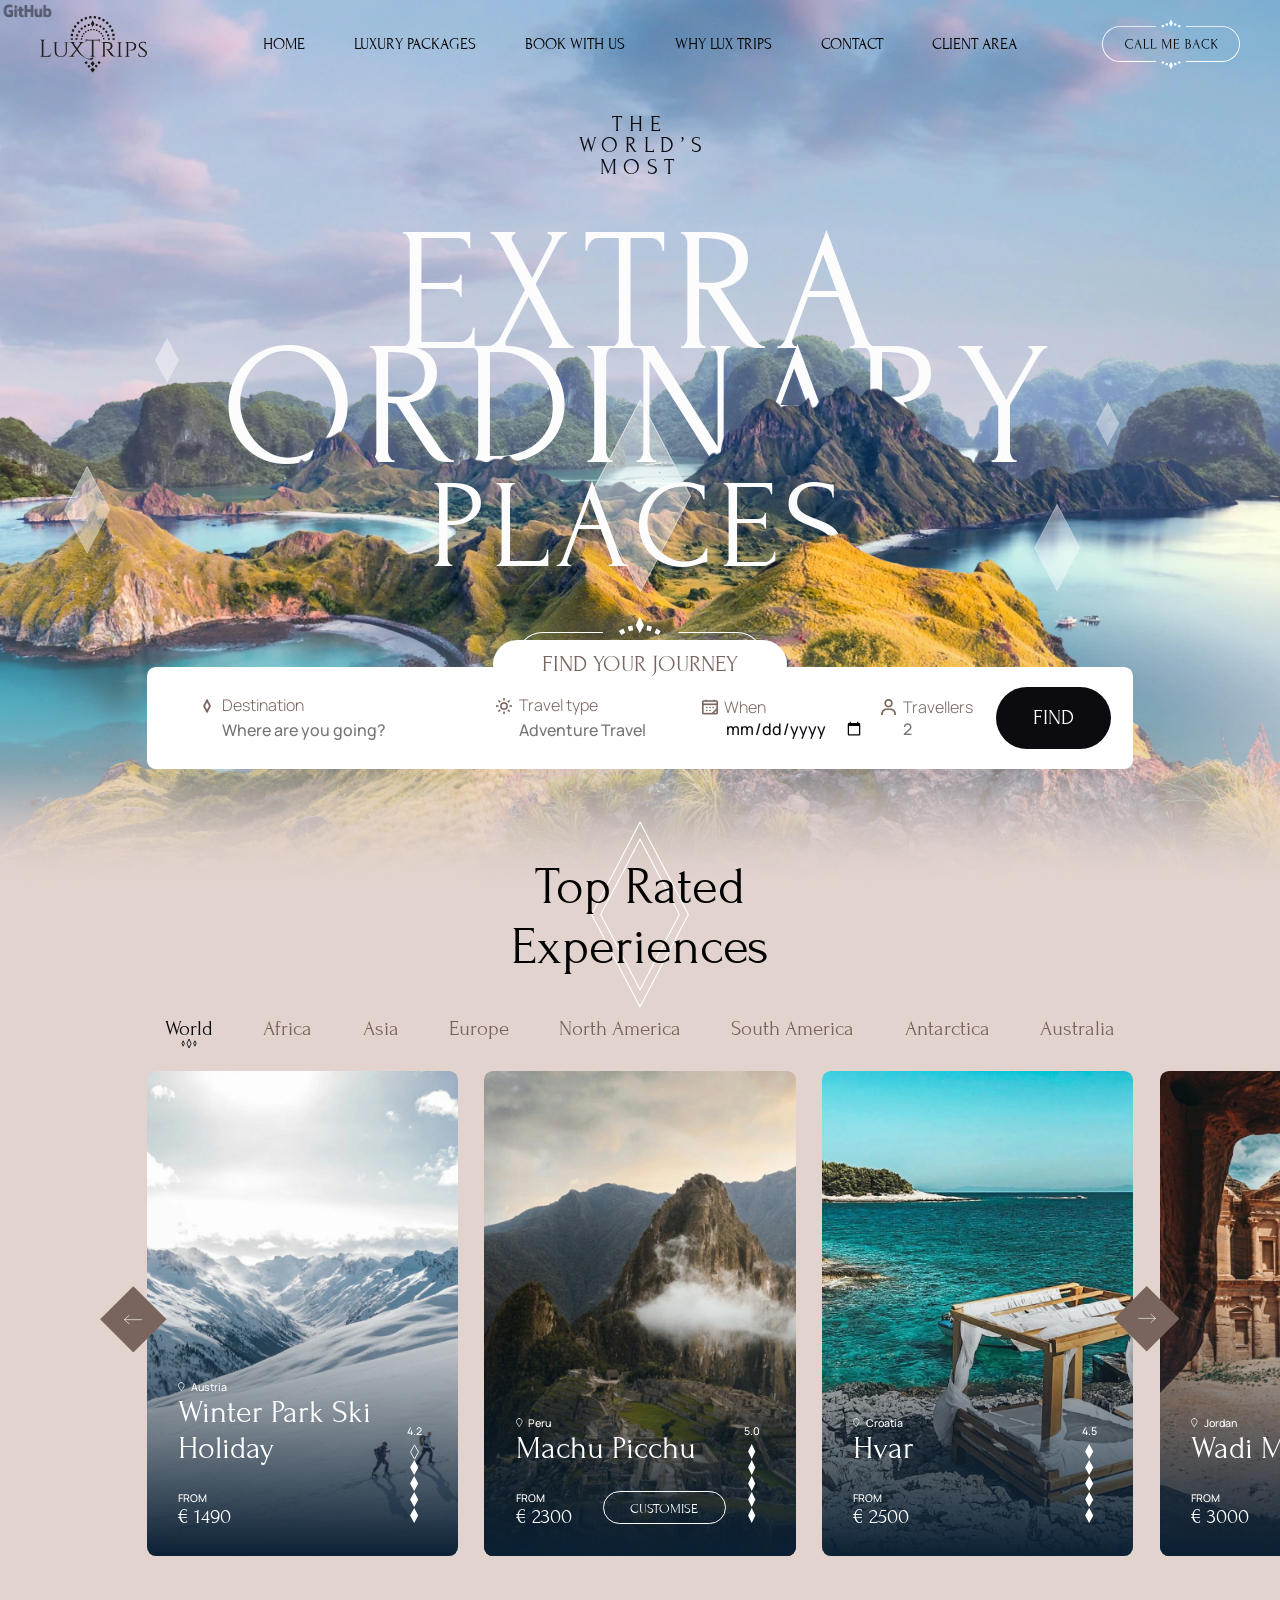
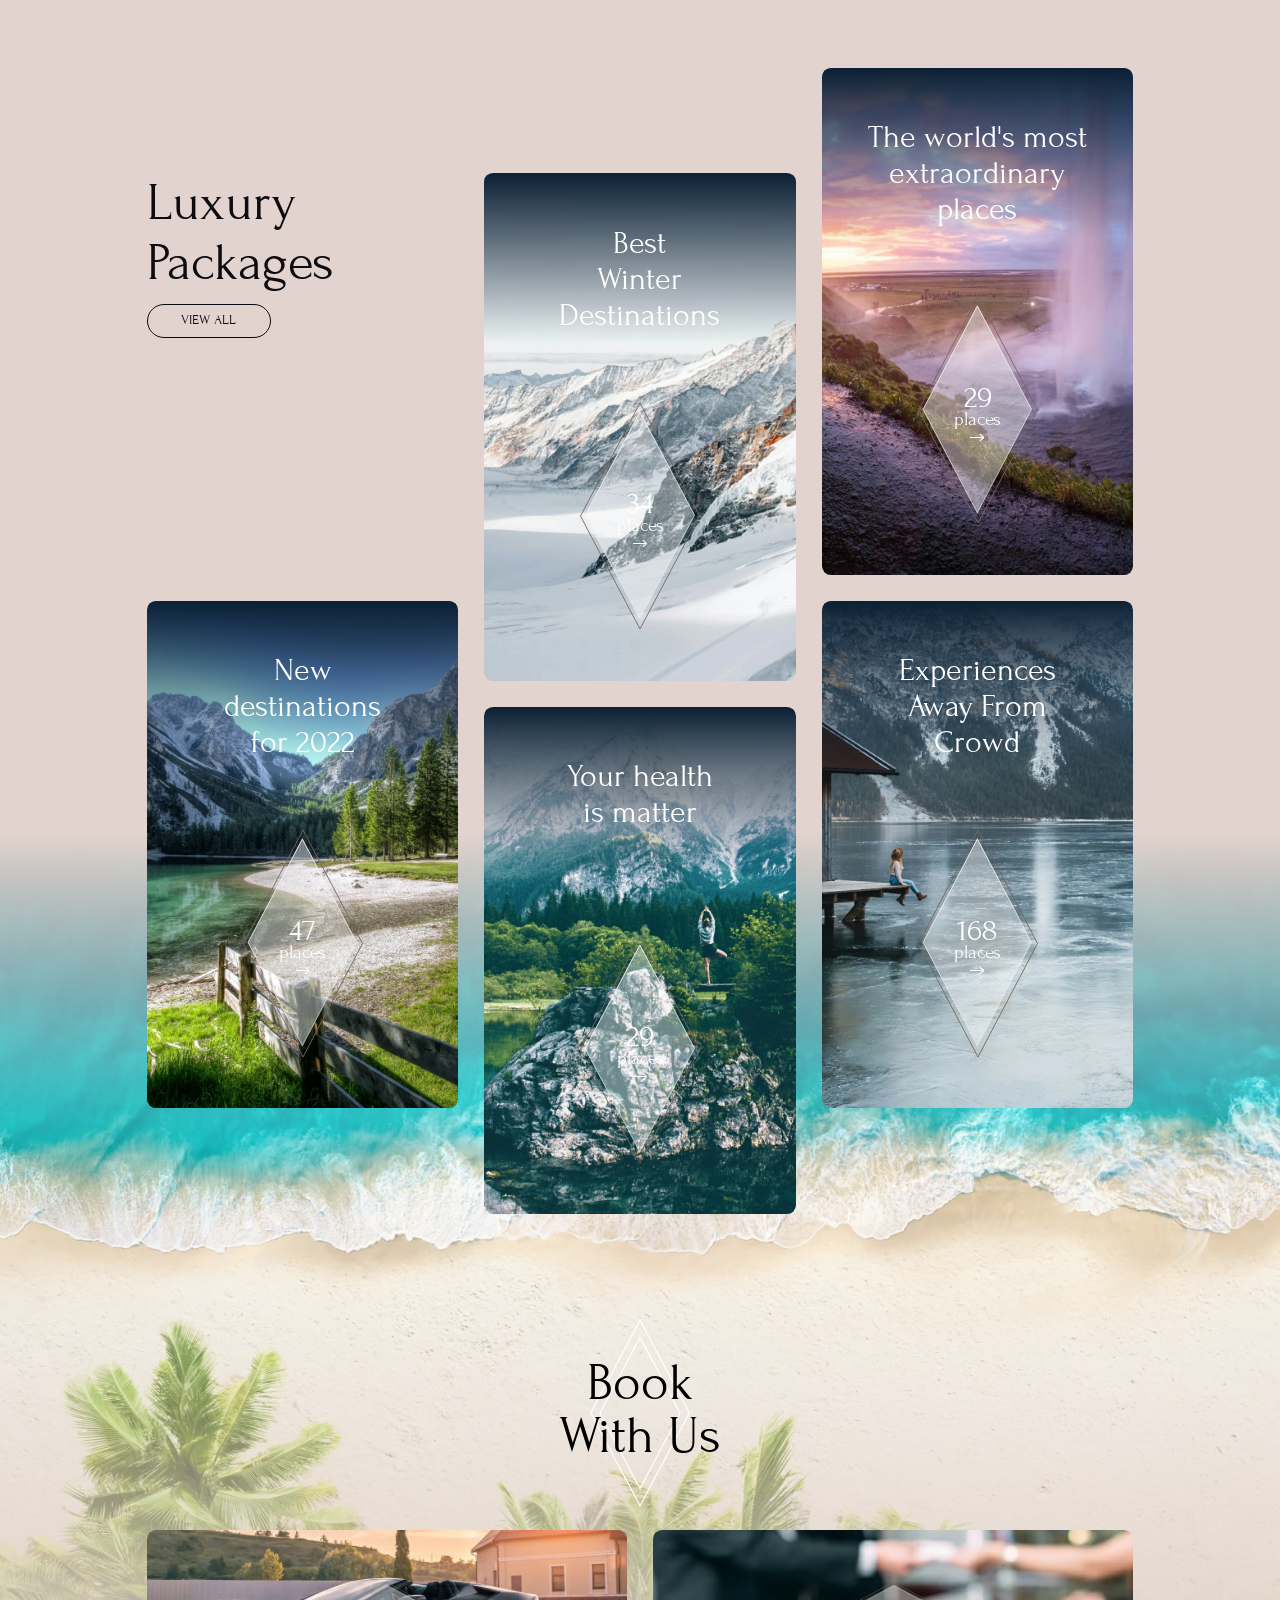
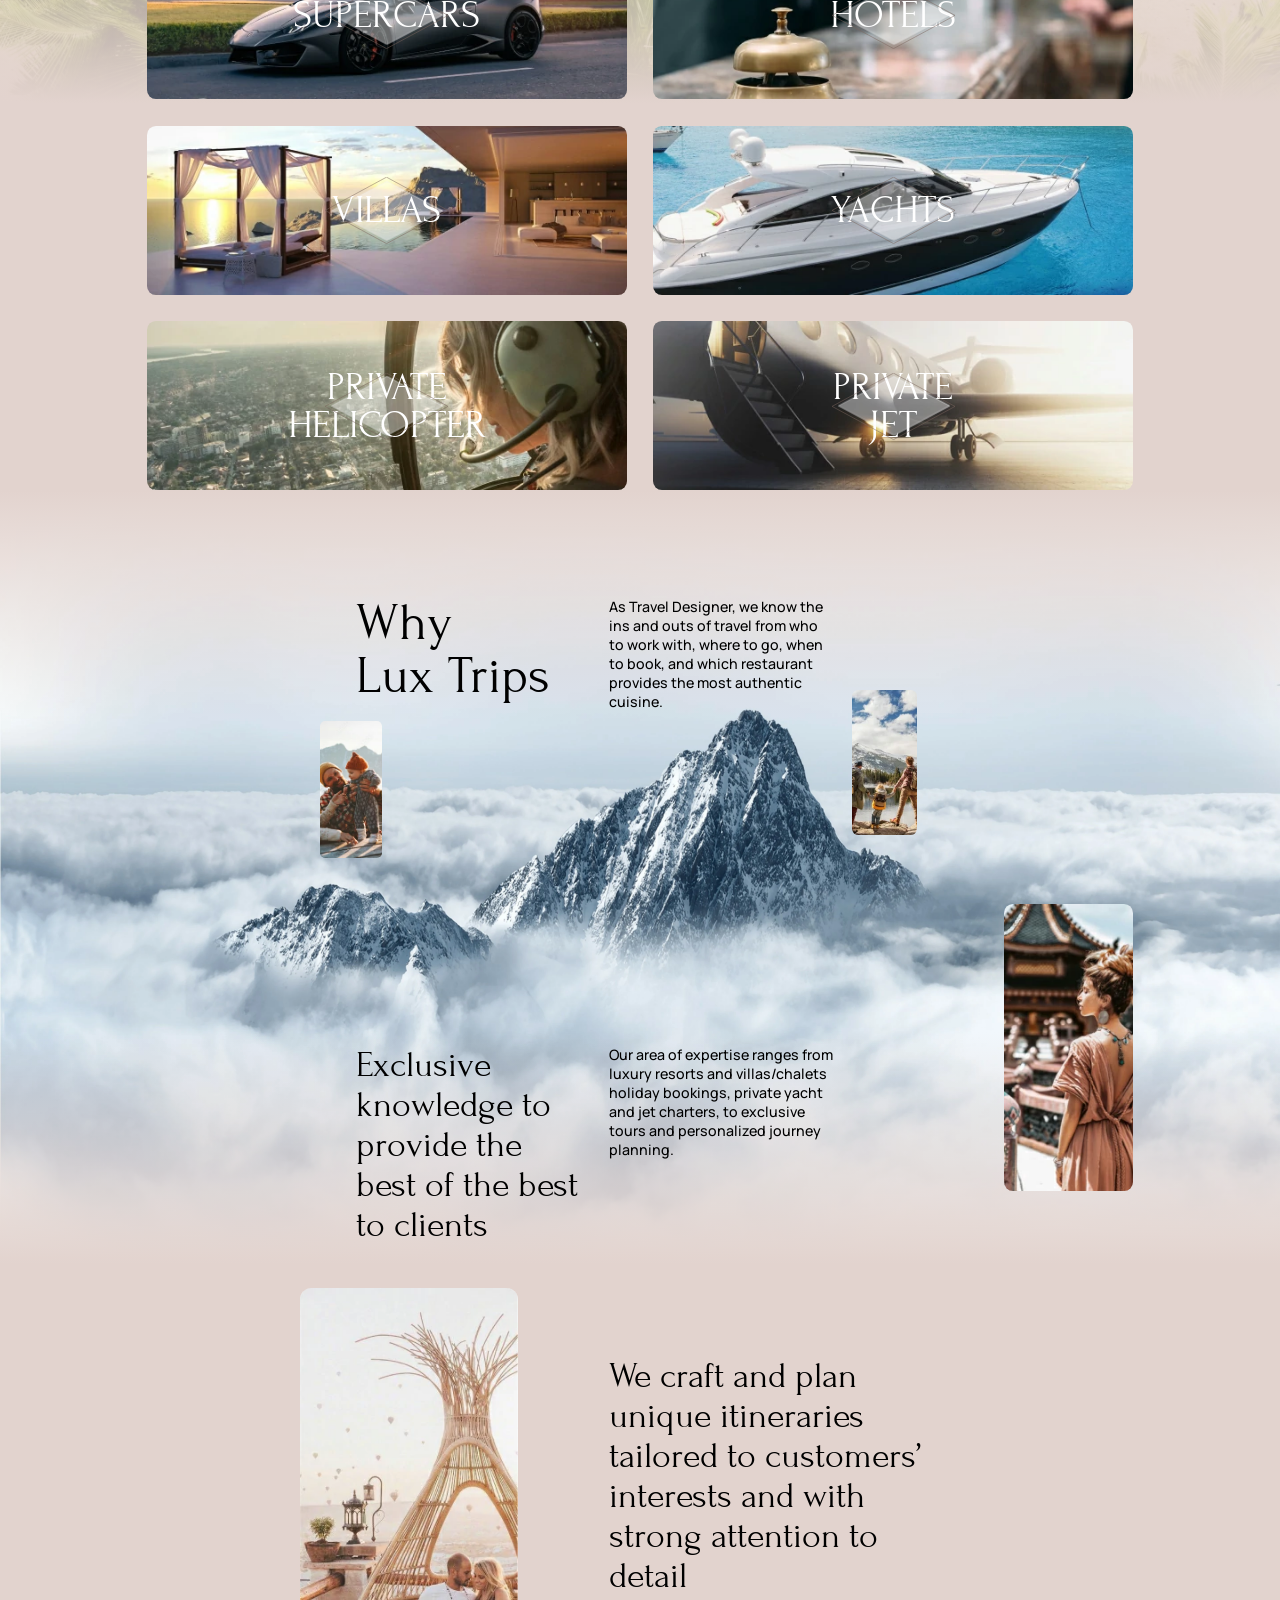
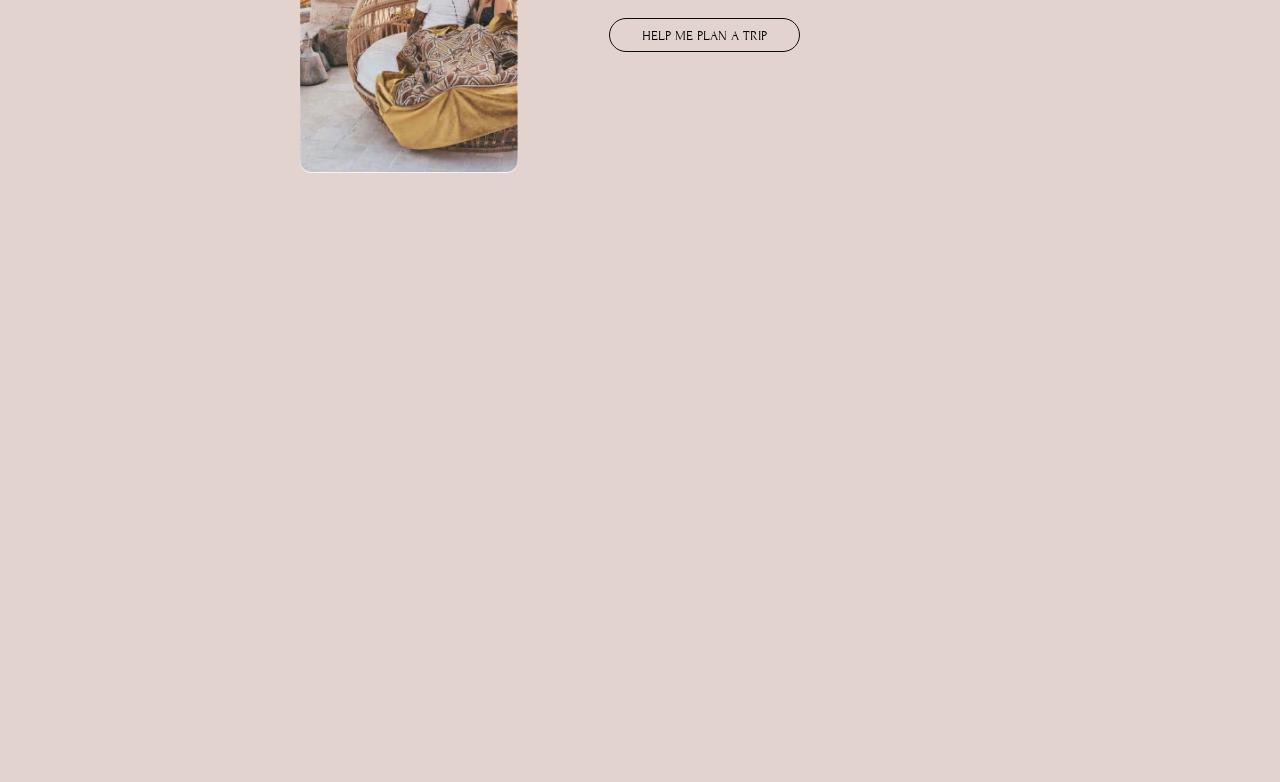
==== commit bc199255: "#18 update third project" ====
--- a/luxtrips/index.html
+++ b/luxtrips/index.html
@@ -6,7 +6,7 @@
 		<title>Lux Trips</title>
 		<meta name="description" content="Lux Trips">
 		<meta name="viewport" content="width=device-width,initial-scale=1">
-		<link href="./styles/index.11c0ca.css" rel="stylesheet">
+		<link href="./styles/index.ec8aeb.css" rel="stylesheet">
 	</head>
 
 	<body>
@@ -429,6 +429,18 @@
 			</div>
 			<div class="lux-trips">
 				<div class="lux-trips-bg">
+					<picture class="first-lt-img">
+						<source media="(min-width: 910px)" srcset="./img/index/1-lt-img@137w.webp, ./img/index/1-lt-img@274w.webp 2x" type="image/webp" alt="Изображение" loading="lazy">
+						<source media="(min-width: 910px)" srcset="./img/index/1-lt-img@137w.jpg, ./img/index/1-lt-img@274w.jpg 2x" type="image/jpeg" alt="Изображение" loading="lazy">
+						<source media="(max-width: 909px)" srcset="./img/index/1-lt-img@223w.webp, ./img/index/1-lt-img@446w.webp 2x" type="image/webp" alt="Изображение" loading="lazy">
+						<source media="(max-width: 909px)" srcset="./img/index/1-lt-img@223w.jpg, ./img/index/1-lt-img@446w.jpg 2x" type="image/jpeg" alt="Изображение" loading="lazy">
+						<img class="first-lt-img" src="./img/index/1-lt-img@223w.jpg" type="image/jpeg" alt="Изображение" loading="lazy">
+					</picture>
+					<picture class="second-lt-img">
+						<source media="(min-width: 910px)" srcset="./img/index/2-lt-img@100w.webp, ./img/index/2-lt-img@200w.webp 2x" type="image/webp" alt="Изображение" loading="lazy">
+						<source media="(min-width: 910px)" srcset="./img/index/2-lt-img@100w.jpg, ./img/index/2-lt-img@200w.jpg 2x" type="image/jpeg" alt="Изображение" loading="lazy">
+						<img class="second-lt-img" src="./img/index/2-lt-img@100w.jpg" type="image/jpeg" alt="Изображение" loading="lazy">
+					</picture>
 					<picture class="lux-trips-bg_mobile">
 						<source media="(min-width: 641px)" srcset="./img/index/lt-bg-mobile@910w.webp, ./img/index/lt-bg-mobile@1820w.webp 2x" type="image/webp" alt="Первый фон" loading="lazy">
 						<source media="(min-width: 641px)" srcset="./img/index/lt-bg-mobile@910w.jpg, ./img/index/lt-bg-mobile@1820w.jpg 2x" type="image/jpeg" alt="Первый фон" loading="lazy">
@@ -455,17 +467,26 @@
 						<div class="lux-trips-inner__text">We craft and plan unique itineraries tailored to customers’ interests and with strong attention to detail</div>
 						<div class="lux-trips-inner__button">help me plan a trip</div>
 					</div>
+					<picture class="third-lt-img">
+						<source media="(min-width: 910px)" srcset="./img/index/3-lt-img@145w.webp, ./img/index/3-lt-img@290w.webp 2x" type="image/webp" alt="Изображение" loading="lazy">
+						<source media="(min-width: 910px)" srcset="./img/index/3-lt-img@145w.jpg, ./img/index/3-lt-img@290w.jpg 2x" type="image/jpeg" alt="Изображение" loading="lazy">
+						<source media="(max-width: 909px)" srcset="./img/index/3-lt-img@250w.webp, ./img/index/3-lt-img@500w.webp 2x" type="image/webp" alt="Изображение" loading="lazy">
+						<source media="(max-width: 909px)" srcset="./img/index/3-lt-img@250w.jpg, ./img/index/3-lt-img@500w.jpg 2x" type="image/jpeg" alt="Изображение" loading="lazy">
+						<img class="third-lt-img" src="./img/index/3-lt-img@250w.jpg" type="image/jpeg" alt="Изображение" loading="lazy">
+					</picture>
 					<picture class="fourth-lt-img">
-						<source srcset="./img/index/4-lt-img@245w.webp, ./img/index/4-lt-img@490w.webp 2x" type="image/webp" alt="Первый фон" loading="lazy">
-						<source srcset="./img/index/4-lt-img@245w.jpg, ./img/index/4-lt-img@490w.jpg 2x" type="image/jpeg" alt="Первый фон" loading="lazy">
-						<img class="fourth-lt-img" src="./img/index/4-lt-img@245w.jpg" type="image/jpeg" alt="Первый фон" loading="lazy">
+						<source media="(min-width: 910px)" srcset="./img/index/4-lt-img@245w.webp, ./img/index/4-lt-img@490w.webp 2x" type="image/webp" alt="Изображение" loading="lazy">
+						<source media="(min-width: 910px)" srcset="./img/index/4-lt-img@245w.jpg, ./img/index/4-lt-img@490w.jpg 2x" type="image/jpeg" alt="Изображение" loading="lazy">
+						<source media="(max-width: 909px)" srcset="./img/index/4-lt-img@345w.webp, ./img/index/4-lt-img@690w.webp 2x" type="image/webp" alt="Изображение" loading="lazy">
+						<source media="(max-width: 909px)" srcset="./img/index/4-lt-img@345w.jpg, ./img/index/4-lt-img@690w.jpg 2x" type="image/jpeg" alt="Изображение" loading="lazy">
+						<img class="fourth-lt-img" src="./img/index/4-lt-img@345w.jpg" type="image/jpeg" alt="Изображение" loading="lazy">
 					</picture>
 				</div>
 			</div>
 		</div>
 		<script src="./js/main.005f37.js"></script>
 		<script src="./js/vendors.fc9e3a.js"></script>
-		<script src="./js/index.de4f47.js"></script>
+		<script src="./js/index.4cc026.js"></script>
 	</body>
 
 </html>
--- a/luxtrips/styles/index.ec8aeb.css
+++ b/luxtrips/styles/index.ec8aeb.css
@@ -0,0 +1 @@
+a,abbr,acronym,address,applet,article,aside,audio,b,big,blockquote,body,canvas,caption,center,cite,code,dd,del,details,dfn,div,dl,dt,em,embed,fieldset,figcaption,figure,footer,form,h1,h2,h3,h4,h5,h6,header,hgroup,html,i,iframe,img,ins,kbd,label,legend,li,mark,menu,nav,object,ol,output,p,pre,q,ruby,s,samp,section,small,span,strike,strong,sub,summary,sup,table,tbody,td,tfoot,th,thead,time,tr,tt,u,ul,var,video{font-size:100%;margin:0;padding:0;vertical-align:baseline}a{text-decoration:none}a:active,a:hover{outline:0}li,ul{list-style-type:none;margin:0;padding:0}h1,h2,h3,h4,h5,h6{font-size:100%;font-weight:400}*,:after,:before,html{-webkit-box-sizing:border-box;box-sizing:border-box}:focus{outline:0}audio,img,video{height:auto;max-width:100%}audio,canvas,iframe,img,svg,video{vertical-align:middle}iframe{border:0}textarea{box-shadow:none;-webkit-box-shadow:none;-moz-box-shadow:none;overflow:auto;resize:none;vertical-align:top}button,input,select,textarea{border:none;font-size:100%;margin:0;outline:none}button,input{line-height:normal}table{border-collapse:collapse;border-spacing:0}td,th{padding:0;text-align:left}@font-face{font-family:Forum-Regular;src:url(../fonts/Forum-Regular.72bb4f.ttf)}@font-face{font-family:Manrope-Light;src:url(../fonts/Manrope-Light.182f89.ttf)}@font-face{font-family:Manrope-Medium;src:url(../fonts/Manrope-Medium.c1117f.ttf)}body{font-family:Forum-Regular}body a,body button{-webkit-transition:all .1s linear 0s;-o-transition:all .1s linear 0s;transition:all .1s linear 0s}body a:hover,body button:hover{cursor:pointer;opacity:75%}body a:active,body button:active{cursor:pointer;opacity:50%}::-webkit-scrollbar{width:0}body{background-color:#e2d3ce}.link{background:no-repeat 50%/50px 20px url(../img/index/GitHub.png);height:20px;opacity:.5;position:absolute;width:50px;z-index:5}.link:hover{opacity:.75}.link:active{opacity:1}.parallax{-webkit-box-orient:vertical;-webkit-box-direction:normal;-webkit-box-align:center;-ms-flex-align:center;align-items:center;display:-webkit-box;display:-ms-flexbox;display:flex;-ms-flex-direction:column;flex-direction:column;width:100vw}.nav-closed{height:222vw}.nav-opened{height:363vw}.body-inner{-webkit-box-orient:vertical;-webkit-box-direction:normal;-webkit-box-align:center;-ms-flex-align:center;align-items:center;background:-o-linear-gradient(top,hsla(15,26%,85%,0) 0,#e2d3ce 9.7vw,#e2d3ce 100%);background:-webkit-gradient(linear,left top,left bottom,from(hsla(15,26%,85%,0)),color-stop(9.7vw,#e2d3ce),to(#e2d3ce));background:linear-gradient(180deg,hsla(15,26%,85%,0),#e2d3ce 9.7vw,#e2d3ce);display:-webkit-box;display:-ms-flexbox;display:flex;-ms-flex-direction:column;flex-direction:column;max-width:100vw;width:100%}.lp-background{bottom:30vw;height:155vw;position:relative;width:100%}.lp-background:after,.lp-background:before{content:"";left:0;position:absolute;width:100%;z-index:0}.lp-background:before{background:-o-linear-gradient(top,#e2d3ce 0,hsla(15,26%,85%,0) 100%);background:-webkit-gradient(linear,left top,left bottom,from(#e2d3ce),to(hsla(15,26%,85%,0)));background:linear-gradient(180deg,#e2d3ce,hsla(15,26%,85%,0));height:40%;top:0}.lp-background:after{background:-o-linear-gradient(bottom,#e2d3ce 0,hsla(15,26%,85%,0) 100%);background:-webkit-gradient(linear,left bottom,left top,from(#e2d3ce),to(hsla(15,26%,85%,0)));background:linear-gradient(0deg,#e2d3ce,hsla(15,26%,85%,0));bottom:0;height:60%}.lp-bg-mobile{height:100%;-o-object-fit:cover;object-fit:cover;width:100%}.lp-bg-desktop{display:none}@media(min-width:910px){.link{background-size:55px 22px;height:22px;width:55px}.parallax{height:60vw}.lp-background{height:68vw}.lp-bg-mobile{display:none}.lp-bg-desktop{display:block;height:100%;-o-object-fit:cover;object-fit:cover;width:100%}}@media(min-width:1440px){.link{background-size:4.166vw 1.666vw;height:1.666vw;width:4.166vw}.parallax{height:57.5vw}.lp-background{bottom:400px;height:980px}}.book{max-width:1440px;top:-110vw}.book,.book-title{position:relative;width:100%}.book-title{font-size:10.67vw;line-height:100%;padding-bottom:17.333vw;text-align:center}.book-title img{display:none}.book-items{-webkit-box-orient:vertical;-webkit-box-direction:normal;-webkit-box-pack:justify;-ms-flex-pack:justify;-ms-flex-direction:column;flex-direction:column;height:324vw;justify-content:space-between;padding:0 4vw;width:100%}.book-item,.book-items{display:-webkit-box;display:-ms-flexbox;display:flex}.book-item{-webkit-box-pack:center;-ms-flex-pack:center;-webkit-box-align:center;-ms-flex-align:center;align-items:center;border-radius:2.667vw;color:#fff;font-size:11.733vw;height:50.667vw;justify-content:center;line-height:98.5%;position:relative;text-align:center;text-transform:uppercase;width:92vw;z-index:1}.book-item__vector{position:absolute;-webkit-transform:rotate(90deg);-ms-transform:rotate(90deg);transform:rotate(90deg);z-index:0}.book-item__vector:nth-child(2){height:37.333vw;width:20vw}.book-item__vector:nth-child(3){height:33.867vw;width:17.867vw}.book-item__bg{border-radius:2.667vw;height:100%;left:0;-o-object-fit:cover;object-fit:cover;position:absolute;top:0;width:100%;z-index:-1}@media(min-width:910px){.book{top:-57vw}.book-title{font-size:4.167vw;padding-bottom:5.2vw;z-index:0}.book-title img{display:block;height:14.722vw;left:46.1vw;position:absolute;top:-3vw;width:7.777vw;z-index:-1}.book-items{-ms-flex-line-pack:justify;align-content:space-between;-ms-flex-wrap:wrap;flex-wrap:wrap;height:43.75vw;padding:0 11.458vw;width:100%}.book-item{border-radius:.7vw;font-size:3.055vw;height:13.194vw;width:37.5vw}.book-item__vector:nth-child(2){height:9.722vw;width:5.208vw}.book-item__vector:nth-child(3){height:8.819vw;width:4.652vw}.book-item__bg{border-radius:.7vw}}@media(min-width:1440px){.book{top:-730px}.book-title{font-size:60px;padding-bottom:75px}.book-title img{height:212px;left:663px;top:-47px;width:112px}.book-items{height:630px;padding:0 165px;width:100%}.book-item{border-radius:10px;font-size:44px;height:190px;width:540px}.book-item__vector:nth-child(2){height:140px;width:75px}.book-item__vector:nth-child(3){height:127px;width:67px}.book-item__bg{border-radius:10px}}.find-form{-webkit-box-orient:vertical;-webkit-box-direction:normal;-webkit-box-align:center;-ms-flex-align:center;align-items:center;display:-webkit-box;display:-ms-flexbox;display:flex;-ms-flex-direction:column;flex-direction:column;height:111vw;position:relative;top:-10vw;width:100%}.subtract-top{width:13vw}.subtract{position:relative;top:-1.5vw;width:74.7vw}.find-form-title{background-color:#fff;border-radius:17.9vw;color:#79655e;font-size:6.88vw;height:14.7vw;padding:3.47vw;position:relative;text-align:center;text-transform:uppercase;top:-15.7vw;width:82.7vw;z-index:1}.forms{-webkit-box-orient:vertical;-webkit-box-direction:normal;-webkit-box-pack:justify;-ms-flex-pack:justify;background-color:#fff;border-radius:2.66vw;display:-webkit-box;display:-ms-flexbox;display:flex;-ms-flex-direction:column;flex-direction:column;height:96vw;justify-content:space-between;padding:10.7vw 4vw 8vw;position:absolute;top:15vw;width:92vw}.form-label{font-size:4.8vw;height:13.3vw;padding:0 3vw}.form-title{display:-webkit-box;display:-ms-flexbox;display:flex;height:50%}.form-title p{color:#79655e;display:inline-block;font-family:Manrope-Light;height:100%;padding-left:1vw}.form-title div{-webkit-box-align:center;-ms-flex-align:center;-webkit-box-pack:center;-ms-flex-pack:center;align-items:center;display:-webkit-inline-box;display:-ms-inline-flexbox;display:inline-flex;height:100%;justify-content:center;width:6.6vw}.form-title div img{max-height:4.8vw;max-width:4.8vw}.form{color:#0c0b10;font-family:Manrope-Medium;height:50%;padding-left:7.4vw;width:100%}.second-forms{-webkit-box-pack:justify;-ms-flex-pack:justify;display:-webkit-box;display:-ms-flexbox;display:flex;height:13.3vw;justify-content:space-between;padding:0 3vw}.second-form-label{display:inline-block;font-size:4.8vw;height:13.3vw;width:35%}.second-form-label:first-child{width:60%}.find-button{background:#0c0b10;border-radius:32.3vw;color:#fff;font-family:Forum-Regular;font-size:6.4vw;height:18.7vw;text-transform:uppercase;width:83.2vw}@media(min-width:910px){.find-form{height:111vw;top:-5vw}.subtract-top{width:3.33vw}.subtract{top:-.3vw;width:19.4vw}.find-form-title{border-radius:4.65vw;font-size:1.78vw;height:3.82vw;padding:.9vw;top:-3.9vw;width:22.9vw}.forms{-webkit-box-orient:horizontal;-webkit-box-direction:normal;border-radius:.694vw;-ms-flex-direction:row;flex-direction:row;height:7.92vw;padding:1.52vw 1.74vw 1.52vw 3.82vw;top:3.9vw;width:77vw}.form-label{font-size:1.25vw;height:100%;padding:.57vw 0;width:20%}.form-label:first-child{width:30%}.form-title p{padding-left:.25vw}.form-title div{width:1.74vw}.form-title div img{max-height:1.25vw;max-width:1.25vw}.form{padding-left:2vw}.second-forms{height:100%;padding:.694vw 0;width:30%}.second-form-label{font-size:1.25vw;height:100%}.find-button{border-radius:8.4vw;font-size:1.67vw;height:4.86vw;width:12.5%}}@media(min-width:1440px){.find-form{height:170vw;top:-3vw}.subtract-top{width:48.6px}.subtract{top:-7px;width:280px}.find-form-title{border-radius:67px;font-size:25px;height:55px;padding:13px;top:-57px;width:330px}.forms{border-radius:10px;height:115px;padding:22px 25px 22px 55px;top:55px;width:1110px}.form-label{font-size:18px;padding:10px 0}.form-title p{padding-left:5px}.form-title div{width:18px}.form-title div img{max-height:18px;max-width:18px}.form{padding-left:23px}.second-forms{padding:10px 0}.second-form-label{font-size:18px}.find-button{border-radius:121px;font-size:24px;height:70px}}.intro{-webkit-box-orient:vertical;-webkit-box-direction:normal;-webkit-box-align:center;-ms-flex-align:center;align-items:center;display:-webkit-box;display:-ms-flexbox;display:flex;-ms-flex-direction:column;flex-direction:column;left:0;position:relative;top:-70px;width:100%;z-index:-1}.intro-bg{position:absolute}.intro-bg,.intro-bg-mobile{height:auto;width:100%}.intro-bg-desktop{display:none}.first-bg{top:-10vw;z-index:-10}.heading-first{color:#0c0b10;font-size:4.53vw;height:40vw;letter-spacing:.3em;line-height:98%;padding-top:25vw;text-align:center;text-transform:uppercase;width:30vw}.second-bg{top:54.5vw;z-index:-6}.rhomb-intro-left-top{left:-1vw;position:absolute;top:65vw;width:4.53vw;z-index:-5}.heading-second-top{height:36.8vw;padding-top:11.5vw;width:-webkit-min-content;width:-moz-min-content;width:min-content;z-index:-5}.heading{color:#fcfcfc;font-size:19.2vw;letter-spacing:.04em;line-height:12.3vw;text-align:center;text-transform:uppercase}.third-bg{top:71.3vw;z-index:-4}.rhomb-intro-right-top{position:absolute;right:11.5vw;top:68.6vw;width:4.26vw;z-index:-3}.rhomb-intro-center{position:absolute;top:62vw;width:19.4vw;z-index:-3}.heading-second-bottom{height:24.8vw;padding-top:5.76vw;z-index:-2}.rhomb-intro-right-bottom{position:absolute;right:-1vw;top:80.4vw;width:8.8vw;z-index:-2}.fourth-bg{top:84.4vw;z-index:-1}.rhomb-intro-left-bottom{left:6.26vw;position:absolute;top:94vw;width:7.33vw;z-index:-2}.gradient{background:-o-linear-gradient(top,hsla(15,26%,85%,0) 0,#e2d3ce 50%,#e2d3ce 100%);background:-webkit-gradient(linear,left top,left bottom,from(hsla(15,26%,85%,0)),color-stop(50%,#e2d3ce),to(#e2d3ce));background:linear-gradient(180deg,hsla(15,26%,85%,0),#e2d3ce 50%,#e2d3ce);height:106vw;position:absolute;top:117vw;width:100%;z-index:0}@media(min-width:910px){.intro{top:-6.95vw}.intro-bg-mobile{display:none}.intro-bg-desktop{display:block;height:auto;width:100%}.first-bg{top:0}.heading-first{font-size:1.74vw;height:13.8vw;padding-top:8.88vw;width:9.58vw}.second-bg{top:24.8vw}.rhomb-intro-left-top{left:12.1vw;top:26.4vw;width:1.87vw}.heading-second-top{height:22.5vw;padding-top:4.8vw}.heading{font-size:13.7vw;line-height:8.95vw}.third-bg{top:30.1vw}.rhomb-intro-right-top{right:12.6vw;top:31.4vw;width:1.8vw}.rhomb-intro-center{top:31.2vw;width:8vw}.heading-second-bottom{font-size:9.83vw;height:10vw;padding-top:.5vw}.rhomb-intro-right-bottom{right:15.6vw;top:39.4vw;width:3.61vw}.fourth-bg{top:40.9vw}.rhomb-intro-left-bottom{left:5vw;top:36.4vw;width:3.61vw}.gradient{background:-o-linear-gradient(top,hsla(15,26%,85%,0) 0,#e2d3ce 100%);background:-webkit-gradient(linear,left top,left bottom,from(hsla(15,26%,85%,0)),to(#e2d3ce));background:linear-gradient(180deg,hsla(15,26%,85%,0),#e2d3ce);height:24.3vw;top:46vw}}@media(min-width:1440px){.intro{top:-100px}.heading-first{font-size:1.74vw;height:11.8vw;padding-top:6.88vw;width:9.58vw}.second-bg{top:22.8vw}.rhomb-intro-left-top{left:12.1vw;top:24.4vw;width:1.87vw}.heading-second-top{height:22.5vw;padding-top:4.8vw}.heading{font-size:13.7vw;line-height:8.95vw}.third-bg{top:28.1vw}.rhomb-intro-right-top{right:12.6vw;top:29.4vw;width:1.8vw}.rhomb-intro-center{top:29.2vw;width:8vw}.heading-second-bottom{font-size:9.83vw;height:10vw;padding-top:.5vw}.rhomb-intro-right-bottom{right:15.6vw;top:37.4vw;width:3.61vw}.fourth-bg{top:38.9vw}.rhomb-intro-left-bottom{left:5vw;top:34.4vw;width:3.61vw}.gradient{top:44vw}}.lux-trips{-webkit-box-orient:vertical;-webkit-box-direction:normal;-webkit-box-align:center;-ms-flex-align:center;align-items:center;display:-webkit-box;display:-ms-flexbox;display:flex;-ms-flex-direction:column;flex-direction:column;padding-top:40vw;position:relative;top:-110vw;width:100%}.lux-trips-bg{left:0;position:absolute;top:25vw;width:100%}.lux-trips-bg:after,.lux-trips-bg:before{content:"";left:0;position:absolute;width:100%;z-index:0}.lux-trips-bg:before{background:-o-linear-gradient(top,#e2d3ce 0,hsla(15,26%,85%,0) 100%);background:-webkit-gradient(linear,left top,left bottom,from(#e2d3ce),to(hsla(15,26%,85%,0)));background:linear-gradient(180deg,#e2d3ce,hsla(15,26%,85%,0));height:30%;top:0}.lux-trips-bg:after{background:-o-linear-gradient(bottom,#e2d3ce 0,hsla(15,26%,85%,0) 100%);background:-webkit-gradient(linear,left bottom,left top,from(#e2d3ce),to(hsla(15,26%,85%,0)));background:linear-gradient(0deg,#e2d3ce,hsla(15,26%,85%,0));bottom:0;height:30%}.lux-trips-bg_mobile{-o-object-fit:cover;object-fit:cover;width:100%}.lux-trips-bg_desktop{display:none}.lux-trips-wrapper{height:100%;max-width:1110px;position:relative}.lux-trips-inner,.lux-trips-wrapper{-webkit-box-orient:vertical;-webkit-box-direction:normal;-webkit-box-align:center;-ms-flex-align:center;align-items:center;display:-webkit-box;display:-ms-flexbox;display:flex;-ms-flex-direction:column;flex-direction:column;width:100%}.lux-trips-inner{padding:0 4vw;z-index:1}.lux-trips-inner__title{font-size:10.67vw;line-height:100%;padding-bottom:6.666vw;text-align:center}.lux-trips-inner__text:nth-child(2n){font-family:Manrope-Medium;font-size:4.266vw}.lux-trips-inner__text:nth-child(3){font-size:10.67vw;padding:86.666vw 17.333vw 8vw 6.667vw}.lux-trips-inner__text:nth-child(4){padding-left:34.666vw}.lux-trips-inner__text:nth-child(5){font-size:6.933vw;padding:8vw 0 8vw 34.666vw}.lux-trips-inner__button{border:1px solid #0c0b10;border-radius:26.4vw;font-size:6.4vw;height:16vw;padding:4.5vw;text-align:center;text-transform:uppercase;width:92vw}.lux-trips-imgs{height:100%;max-width:1110px;position:absolute;width:100%}.first-lt-img{border-radius:2vw;height:54.666vw;left:2vw;-o-object-fit:cover;object-fit:cover;position:absolute;top:38vw;width:24.533vw}.second-lt-img{display:none}.third-lt-img{border-radius:2vw;height:60.533vw;right:2vw;top:42vw;width:27.2vw}.fourth-lt-img,.third-lt-img{-o-object-fit:cover;object-fit:cover;position:absolute}.fourth-lt-img{border-radius:3vw;height:85.5vw;left:-4vw;top:103vw;width:38vw}@media(min-width:910px){.lux-trips{padding-top:8.333vw;top:-57vw}.lux-trips-bg{height:60.42vw;max-height:1200px;top:0}.lux-trips-bg_mobile{display:none}.lux-trips-bg_desktop{display:block;height:100%;-o-object-fit:cover;object-fit:cover;width:100%}.lux-trips-wrapper{width:77.083vw}.lux-trips-inner{-webkit-box-align:start;-ms-flex-align:start;align-items:start;display:grid;grid-template-columns:19.791vw 24.652vw;grid-template-rows:35vw 24.3vw 20.486vw 2.639vw;padding:0;width:44.444vw}.lux-trips-inner__title{font-size:4.166vw;grid-column:1/2;grid-row:1/2;line-height:100%;padding-bottom:0;text-align:left}.lux-trips-inner__text:nth-child(2n){font-size:1.111vw;grid-column:2/3;grid-row:1/2;padding-right:6.944vw}.lux-trips-inner__text:nth-child(3){font-size:2.777vw;grid-column:1/2;grid-row:2/3;padding:0 2vw 0 0}.lux-trips-inner__text:nth-child(4){grid-row:2/3;padding-left:0}.lux-trips-inner__text:nth-child(5){font-size:2.777vw;grid-column:2/3;grid-row:3/4;padding:0}.lux-trips-inner__button{border-radius:4.2;font-size:1.111vw;grid-column:2/3;grid-row:4/5;height:2.638vw;padding:.694vw;width:14.93vw}.first-lt-img{border-radius:.4vw;height:10.76vw;left:12.5vw;top:9vw;width:4.86vw}.second-lt-img{border-radius:.5vw;display:block;height:11.319vw;-o-object-fit:cover;object-fit:cover;position:absolute;right:14.2vw;top:7.8vw;width:5.069vw}.third-lt-img{border-radius:.7vw;height:22.43vw;right:0;top:12vw;width:10.069vw}.fourth-lt-img{border-radius:.9vw;height:37.84vw;left:6vw;top:27vw;width:17vw}}@media(min-width:1440px){.lux-trips{padding-top:120px;top:-730px}.lux-trips-inner{grid-template-columns:285px 355px;grid-template-rows:35vw 350px 295px 38px;width:640px}.lux-trips-inner__title{font-size:60px}.lux-trips-inner__text:nth-child(2n){font-size:16px;padding-right:100px}.lux-trips-inner__text:nth-child(3){font-size:40px;padding:0 30px 0 0}.lux-trips-inner__text:nth-child(5){font-size:40px}.lux-trips-inner__button{border-radius:61px;font-size:16px;height:100%;padding:10px;width:215px}.first-lt-img{border-radius:6px;top:25%}.second-lt-img{border-radius:7px;top:7.8vw}.third-lt-img{border-radius:9px;height:323px;top:14vw;width:145px}.fourth-lt-img{border-radius:13px;height:545px;left:85px;top:calc(17.5vw + 135px);width:245px}}.luxury-packages{-webkit-box-orient:vertical;-webkit-box-align:center;-ms-flex-align:center;align-items:center;-ms-flex-direction:column;flex-direction:column;height:190vw;max-width:1440px;padding-top:22vw;position:relative;width:100%}.luxury-packages,.luxury-packages-title{-webkit-box-direction:normal;display:-webkit-box;display:-ms-flexbox;display:flex}.luxury-packages-title{-webkit-box-align:end;-ms-flex-align:end;-webkit-box-pack:justify;-ms-flex-pack:justify;-webkit-box-orient:horizontal;align-items:flex-end;color:#0c0b10;-ms-flex-direction:row;flex-direction:row;height:32vw;justify-content:space-between;padding-bottom:8vw;width:92vw}.luxury-packages-title div{font-size:10.67vw;width:50%}.luxury-packages-title a{border:1px solid #0c0b10;border-radius:100vw;color:#0c0b10;font-size:4.266vw;height:10vw;padding:2.5vw;text-align:center;text-transform:uppercase;width:37.333vw}.packages-slider{height:136vw;position:relative;width:100vw;z-index:1}.packages-slider-inner{height:100%;overflow:hidden;width:100vw}.packages-slider-line{-webkit-box-pack:justify;-ms-flex-pack:justify;display:-webkit-box;display:-ms-flexbox;display:flex;height:100%;justify-content:space-between;left:0;padding:0 6vw;position:relative;-webkit-transition:all .5s ease;-o-transition:all .5s ease;transition:all .5s ease;width:452vw}.packages-slide{height:100%;min-width:88vw;padding:0 2vw;position:relative;width:88vw}.packages-slide img,.packages-slide picture{border-radius:2.666vw;height:100%;-o-object-fit:cover;object-fit:cover;position:absolute;width:84vw;z-index:-1}.packages-slide__title{background:-o-linear-gradient(bottom,rgba(0,0,0,0) 0,#0b2034 100%);background:-webkit-gradient(linear,left bottom,left top,from(rgba(0,0,0,0)),to(#0b2034));background:linear-gradient(0deg,rgba(0,0,0,0),#0b2034);border-radius:2.666vw;color:#fff;font-size:9.6vw;height:33.333%;padding-top:12vw;text-align:center;width:100%}.packages-slide__link{bottom:10%;height:50.5%;left:29.5%;position:absolute;width:41%}.packages-slide__link img:nth-child(2){height:92%;left:3.5%;position:absolute;top:4%;width:92%}.packages-slide__link img:last-child{height:4%;left:44%;position:absolute;top:60%;width:12%}.packages-slide__link div{color:#fff;font-size:9.333vw;left:30.55%;line-height:70%;position:absolute;text-align:center;top:40%}.packages-slide__link div p:last-child{font-size:5.6vw}@media(min-width:910px){.luxury-packages{height:98.5vw;padding:8.75vw 11.458vw 0}.luxury-packages-title{-webkit-box-align:start;-ms-flex-align:start;-webkit-box-orient:vertical;-webkit-box-direction:normal;align-items:flex-start;-ms-flex-direction:column;flex-direction:column;height:12.84vw;left:11.45vw;padding-bottom:0;position:absolute;top:17vw;width:14.93vw}.luxury-packages-title div{font-size:4.166vw;width:100%}.luxury-packages-title a{font-size:1.111vw;height:2.638vw;padding:.6vw;width:9.722vw}.packages-slider{height:89.583vw;width:100%}.packages-slider .slider-button{display:none}.packages-slider-inner{width:100%}.packages-slider-line{grid-gap:2vw;display:grid;grid-template-columns:1fr 1fr 1fr;grid-template-rows:1fr 5fr 1fr 5fr 1fr;padding:0;width:100%}.packages-slide{height:100%;min-width:0;padding:0;width:100%}.packages-slide img,.packages-slide picture{border-radius:.7vw;width:100%}.packages-slide:first-child{grid-column:2/3;grid-row:2/4}.packages-slide:nth-child(2){grid-column:3/4;grid-row:1/3}.packages-slide:nth-child(3){grid-column:1/2;grid-row:3/5}.packages-slide:nth-child(4){grid-column:2/3;grid-row:4/6}.packages-slide:nth-child(5){grid-column:3/4;grid-row:3/5}.packages-slide__title{border-radius:.7vw;font-size:2.5vw;padding-top:4vw}.packages-slide__link{height:45%;left:30.8%;width:38.5%}.packages-slide__link div{font-size:2.43vw;left:30.5%}.packages-slide__link div p:last-child{font-size:1.46vw}}@media(min-width:1440px){.luxury-packages{height:1417px;padding:126px 165px 0}.luxury-packages-title{height:185px;left:165px;top:245px;width:215px}.luxury-packages-title div{font-size:60px}.luxury-packages-title a{font-size:16px;height:38px;padding:10px;width:140px}.packages-slider{height:1290px}.packages-slider-line{grid-gap:30px;display:grid}.packages-slide__title{font-size:36px;padding-top:57px}.packages-slide__link div{font-size:35px}.packages-slide__link div p:last-child{font-size:21px}}.nav{display:grid;grid-template-columns:1fr 1fr 1fr;max-width:1440px;padding:0 20px;width:100%}.nav_nojs .nav-toggle{display:none}.nav_closed{grid-template-rows:70px}.nav_closed .nav-items{display:none}.nav_opened{background:#e2d3ce;grid-template-rows:70px 540px}.logo-main{-webkit-box-orient:horizontal;-webkit-box-direction:normal;-webkit-box-pack:center;-ms-flex-pack:center;-webkit-box-align:center;-ms-flex-align:center;align-items:center;display:-webkit-box;display:-ms-flexbox;display:flex;-ms-flex-direction:row;flex-direction:row;grid-column:2/3;grid-row:1/2;justify-content:center}.logo-main a{height:40px;width:75px}.logo-call-me{-webkit-box-orient:horizontal;-webkit-box-direction:normal;-webkit-box-pack:start;-ms-flex-pack:start;-webkit-box-align:center;-ms-flex-align:center;align-items:center;display:-webkit-box;display:-ms-flexbox;display:flex;-ms-flex-direction:row;flex-direction:row;grid-column:1/2;grid-row:1/2;justify-content:flex-start}.logo-call-me a{height:36px;width:88px}.logo-call-me_desktop{display:none}.nav-toggle{-webkit-box-orient:horizontal;-webkit-box-pack:end;-ms-flex-pack:end;-webkit-box-align:center;-ms-flex-align:center;align-items:center;-ms-flex-direction:row;flex-direction:row;grid-column:3/4;grid-row:1/2;justify-content:flex-end}.nav-toggle,.nav-toggle__button{-webkit-box-direction:normal;display:-webkit-box;display:-ms-flexbox;display:flex}.nav-toggle__button{-webkit-box-orient:vertical;-webkit-box-pack:justify;-ms-flex-pack:justify;-webkit-box-align:end;-ms-flex-align:end;align-items:flex-end;background:none;-ms-flex-direction:column;flex-direction:column;height:26px;justify-content:space-between;padding:0;width:60px}.nav-toggle__button div{border-bottom:1px solid #fff;height:1px;width:60px}.nav-toggle__button div:first-child{width:45px}.nav-items{background:no-repeat 50%/260px 510px url(../img/index/Vector-menu.svg);grid-column:1/4;grid-row:2/3}.nav-items-inner{-webkit-box-orient:vertical;-webkit-box-direction:normal;-webkit-box-pack:justify;-ms-flex-pack:justify;-webkit-box-align:center;-ms-flex-align:center;align-items:center;display:-webkit-box;display:-ms-flexbox;display:flex;-ms-flex-direction:column;flex-direction:column;justify-content:space-between;text-transform:uppercase}.nav-items__item{color:#000;font-size:24px;height:90px;line-height:26px;padding:33px;text-align:center;width:100%}@media(min-width:910px){.nav,.nav_closed,.nav_opened{background:none;grid-template-columns:1fr 6fr 1fr;grid-template-rows:6.94vw;padding:0 3.125vw}.nav .nav-items,.nav_closed .nav-items,.nav_opened .nav-items{display:-webkit-box;display:-ms-flexbox;display:flex}.logo-main{-webkit-box-pack:start;-ms-flex-pack:start;grid-column:1/2;justify-content:flex-start}.logo-main a{height:auto;width:8.33vw}.logo-call-me{-webkit-box-pack:end;-ms-flex-pack:end;grid-column:3/4;justify-content:flex-end}.logo-call-me a{height:auto;width:10.76vw}.logo-call-me_mobile{display:none}.logo-call-me_desktop{display:block}.nav-toggle{display:none}.nav-items{-webkit-box-pack:center;-ms-flex-pack:center;background:none;display:-webkit-box;display:-ms-flexbox;display:flex;grid-column:2/3;grid-row:1/2;justify-content:center}.nav-items-inner{-webkit-box-orient:horizontal;-webkit-box-direction:normal;-webkit-box-pack:justify;-ms-flex-pack:justify;-webkit-box-align:center;-ms-flex-align:center;align-items:center;-ms-flex-direction:row;flex-direction:row;justify-content:space-between;max-width:755px;width:100%}.nav-items__item{font-size:16px;height:auto;line-height:18px;margin:0;padding:0;width:auto}}@media(min-width:1440px){.nav,.nav_closed,.nav_opened{grid-template-rows:100px;padding:0 45px}.logo-main{-webkit-box-pack:start;-ms-flex-pack:start;justify-content:flex-start}.logo-main a{width:120px}.logo-call-me{-webkit-box-pack:end;-ms-flex-pack:end;justify-content:flex-end}.logo-call-me a{width:155px}.nav-items{padding:0}}.top-rated{max-width:1440px;width:100%}.top-rated,.top-rated-title{-webkit-box-orient:vertical;-webkit-box-direction:normal;-webkit-box-align:center;-ms-flex-align:center;align-items:center;display:-webkit-box;display:-ms-flexbox;display:flex;-ms-flex-direction:column;flex-direction:column}.top-rated-title{height:57.33vw;padding-top:14.67vw;position:relative;width:55vw}.top-rated-title img{height:42.67vw;width:22.67vw}.top-rated-title div{bottom:9vw;font-size:10.67vw;position:absolute;text-align:center}.top-rated-choice{-webkit-box-pack:center;-ms-flex-pack:center;-webkit-box-align:center;-ms-flex-align:center;align-items:center;justify-content:center;max-width:100vw;padding-top:5vw}.choice-radio,.top-rated-choice{display:-webkit-box;display:-ms-flexbox;display:flex}.choice-radio{-webkit-box-pack:justify;-ms-flex-pack:justify;color:#79655e;font-size:6.4vw;height:14vw;justify-content:space-between;max-width:1270px;min-width:100%;overflow-x:auto;padding:0 39vw 0 42.5vw;width:340vw}.choice-radio input{display:none}.choice-radio::-webkit-scrollbar{width:0}.radio-form div{height:100%;margin:0 5vw;white-space:nowrap}.radio-form:first-child div{margin-left:0}.radio-form:last-child div{margin-right:0}.radio-form>input:checked+div{background:no-repeat bottom/4.8vw 3.2vw url(../img/index/Vector-choice.svg);color:#0c0b10}.trips-slider{height:136vw;position:relative;width:100vw}.slider-button{height:20vw;position:absolute;right:-2.1vw;top:58vw;width:20vw;z-index:2}.slider-button:first-child{left:-2.1vw;-webkit-transform:rotate(180deg);-ms-transform:rotate(180deg);transform:rotate(180deg)}.trips-slider-inner{height:100%;overflow:hidden;width:100vw}.trips-slider-line{-webkit-box-pack:justify;-ms-flex-pack:justify;display:-webkit-box;display:-ms-flexbox;display:flex;height:100%;justify-content:space-between;left:0;padding:0 6vw;position:relative;-webkit-transition:all .5s ease;-o-transition:all .5s ease;transition:all .5s ease;width:0}.trips-slide{display:grid;grid-template-columns:1fr;grid-template-rows:43% 57%;height:100%;min-width:88vw;padding:0 2vw;width:88vw}.trips-slide__img{grid-row:1/3;-o-object-fit:cover;object-fit:cover}.trips-slide-inner,.trips-slide__img{border-radius:2.666vw;grid-column:1/2;height:100%;width:100%}.trips-slide-inner{background:-o-linear-gradient(top,rgba(0,0,0,0) 0,#0b2034 100%);background:-webkit-gradient(linear,left top,left bottom,from(rgba(0,0,0,0)),to(#0b2034));background:linear-gradient(180deg,rgba(0,0,0,0),#0b2034);color:#fff;display:grid;grid-row:2/3;grid-template-columns:35% 55% 10%;grid-template-rows:1fr 11.7% 15.7%;padding:8vw;z-index:1}.trips-slide__text{-webkit-box-orient:vertical;-webkit-box-direction:normal;-webkit-box-pack:end;-ms-flex-pack:end;display:-webkit-box;display:-ms-flexbox;display:flex;-ms-flex-direction:column;flex-direction:column;grid-column:1/3;grid-row:1/2;justify-content:flex-end}.trips-slide__text p:first-child{background:no-repeat 0/1.93vw 2.66vw url(../img/index/Vector-place.svg);font-family:Manrope-Medium;font-size:2.93vw;padding-left:2.5vw}.trips-slide__text p:last-child{font-size:8.53vw}.trips-slide__price{grid-column:1/2;grid-row:3/4}.trips-slide__price p:first-child{font-family:Manrope-Medium;font-size:2.93vw}.trips-slide__price p:last-child{font-size:5.6vw}.trips-slide__rating{-webkit-box-orient:vertical;-webkit-box-direction:normal;-webkit-box-pack:end;-ms-flex-pack:end;-webkit-box-align:center;-ms-flex-align:center;align-items:center;display:-webkit-box;display:-ms-flexbox;display:flex;-ms-flex-direction:column;flex-direction:column;grid-column:3/4;grid-row:1/4;justify-content:flex-end}.trips-slide__rating p{font-family:Manrope-Medium;font-size:2.93vw;padding-bottom:2vw}.trips-slide__rating img{height:4.266vw;width:2.4vw}.trips-slide__button{border:1px solid #fff;border-radius:100vw;color:#fff;font-size:3.733vw;grid-column:2/3;grid-row:3/4;height:100%;padding:2.5vw;text-align:center;text-transform:uppercase;width:90%}@media(min-width:910px){.top-rated-title{height:18.75vw;padding-top:4.166vw;width:20vw}.top-rated-title img{max-height:14.58vw;max-width:7.639vw}.top-rated-title div{bottom:2.43vw;font-size:4.166vw}.top-rated-choice{padding-top:.7vw}.choice-radio{font-size:1.666vw;height:2.5vw;max-width:950px;padding:0;width:77vw}.radio-form div{margin:0}.radio-form>input:checked+div{background-size:1.25vw .8333vw}.trips-slider{height:39.58vw;padding-top:1.736vw;width:100%}.slider-button{height:5.2vw;right:7.8vw;top:18.5vw;width:5.2vw}.slider-button:first-child{left:7.8vw}.trips-slider-inner{width:100vw}.trips-slider-line{left:0;padding:0 10.417vw}.trips-slide{min-width:26.388vw;padding:0 1.041vw;width:26.388vw}.trips-slide__img{border-radius:.7vw}.trips-slide-inner{border-radius:.7vw;padding:2.43vw}.trips-slide__text p:first-child{background-size:.555vw .764vw;font-size:.833vw;padding-left:1vw}.trips-slide__text p:last-child{font-size:2.5vw}.trips-slide__price p:first-child{font-size:.833vw}.trips-slide__price p:last-child{font-size:1.666vw}.trips-slide__rating p{font-size:.833vw;padding-bottom:.5vw}.trips-slide__rating img{height:1.25vw;width:.694vw}.trips-slide__button{font-size:1.111vw;padding:.7vw}}@media(min-width:1440px){.top-rated-title{height:270px;padding-top:60px;width:288px}.top-rated-title img{max-height:210px;max-width:110px}.top-rated-title div{bottom:35px;font-size:60px}.top-rated-choice{padding-top:10px}.choice-radio{font-size:24px;height:37px;padding:0}.radio-form>input:checked+div{background-size:18px 12px}.trips-slider{height:570px;padding-top:25px}.slider-button{height:75px;right:112px;top:270px;width:75px}.slider-button:first-child{left:112px}.trips-slider-inner{width:1440px}.trips-slider-inner:after,.trips-slider-inner:before{content:"";height:100%;position:absolute;top:0;width:110px;z-index:2}.trips-slider-inner:before{background:-o-linear-gradient(left,hsla(15,26%,85%,0) 0,#e2d3ce 100%);background:-webkit-gradient(linear,left top,right top,from(hsla(15,26%,85%,0)),to(#e2d3ce));background:linear-gradient(90deg,hsla(15,26%,85%,0),#e2d3ce);right:0}.trips-slider-inner:after{background:-o-linear-gradient(right,hsla(15,26%,85%,0) 0,#e2d3ce 100%);background:-webkit-gradient(linear,right top,left top,from(hsla(15,26%,85%,0)),to(#e2d3ce));background:linear-gradient(-90deg,hsla(15,26%,85%,0),#e2d3ce);left:0}.trips-slider-line{left:0;padding:0 150px}.trips-slide{min-width:380px;padding:0 15px;width:380px}.trips-slide__img{border-radius:10px}.trips-slide-inner{border-radius:10px;padding:35px}.trips-slide__text p:first-child{background-size:8px 11px;font-size:12px;padding-left:10px}.trips-slide__text p:last-child{font-size:36px}.trips-slide__price p:first-child{font-size:12px}.trips-slide__price p:last-child{font-size:24px}.trips-slide__rating p{font-size:12px;padding-bottom:5px}.trips-slide__rating img{height:18px;width:10px}.trips-slide__button{font-size:16px;padding:10px}}
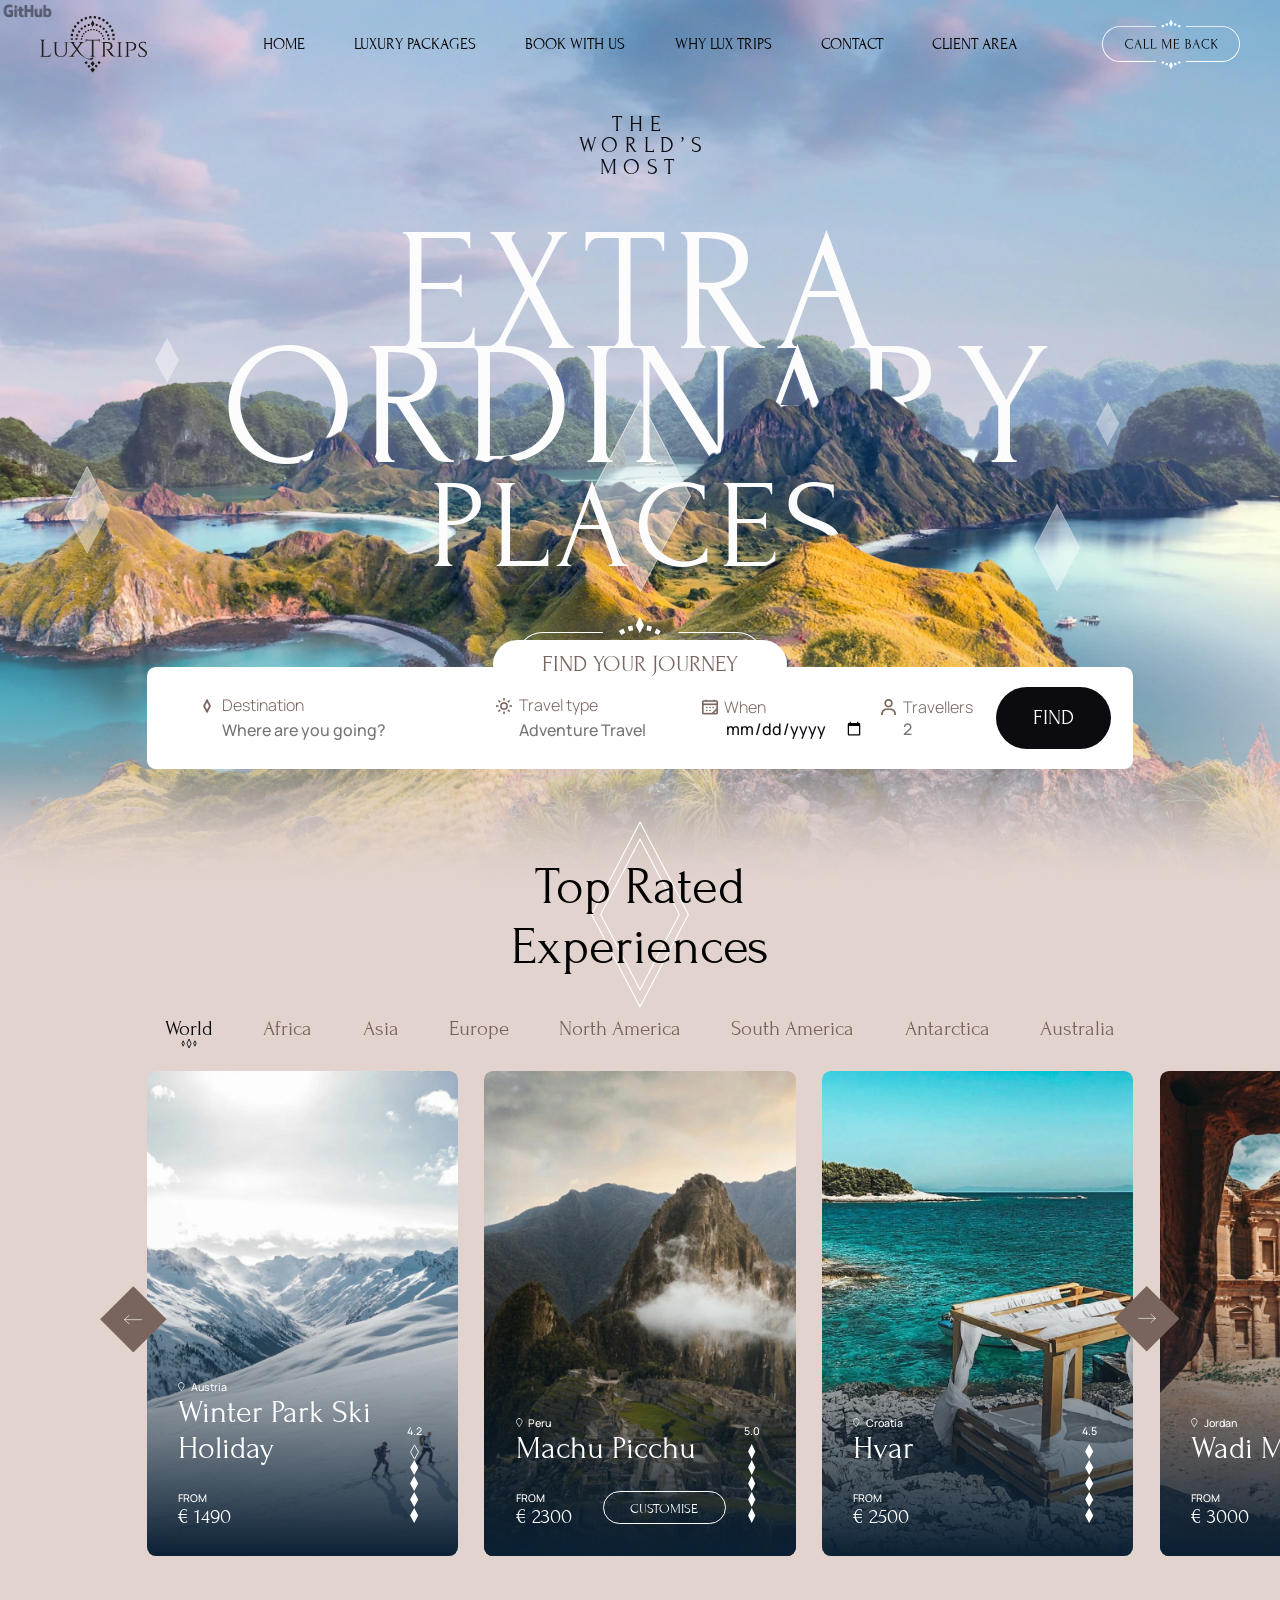
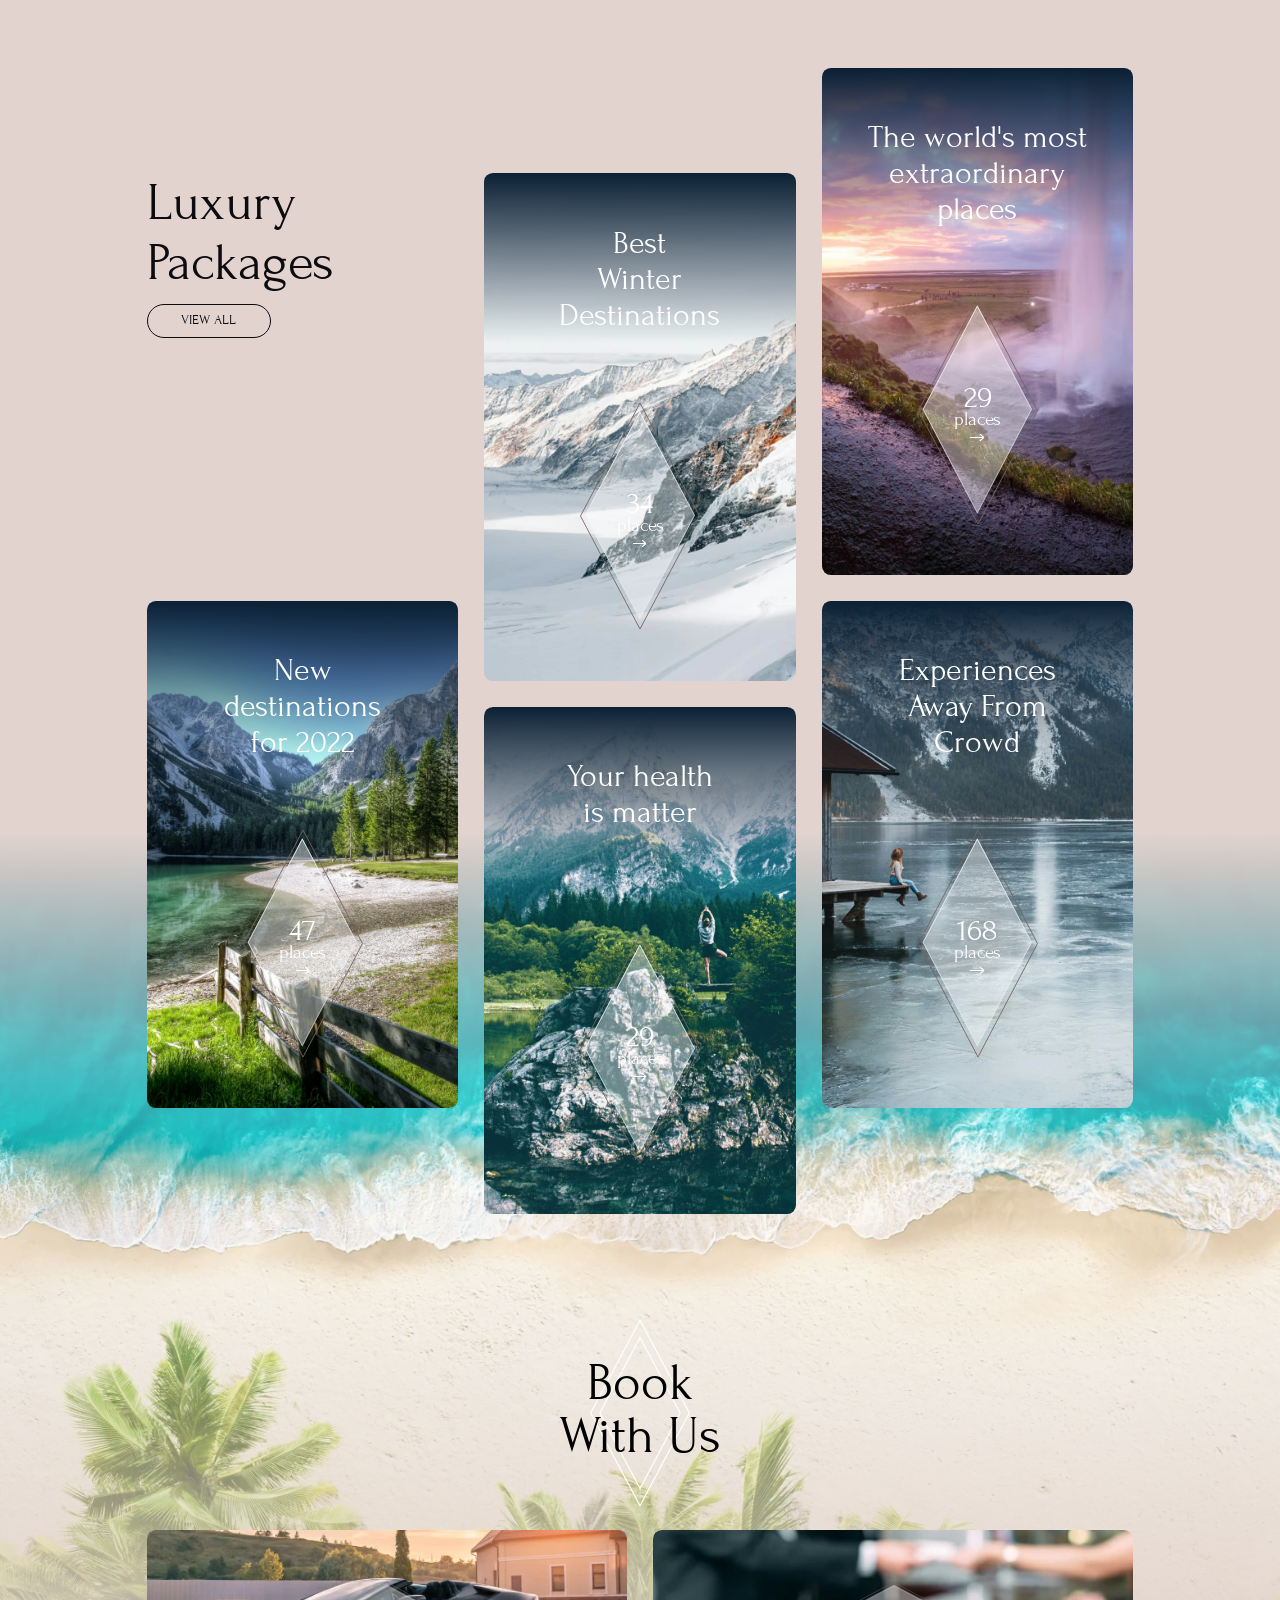
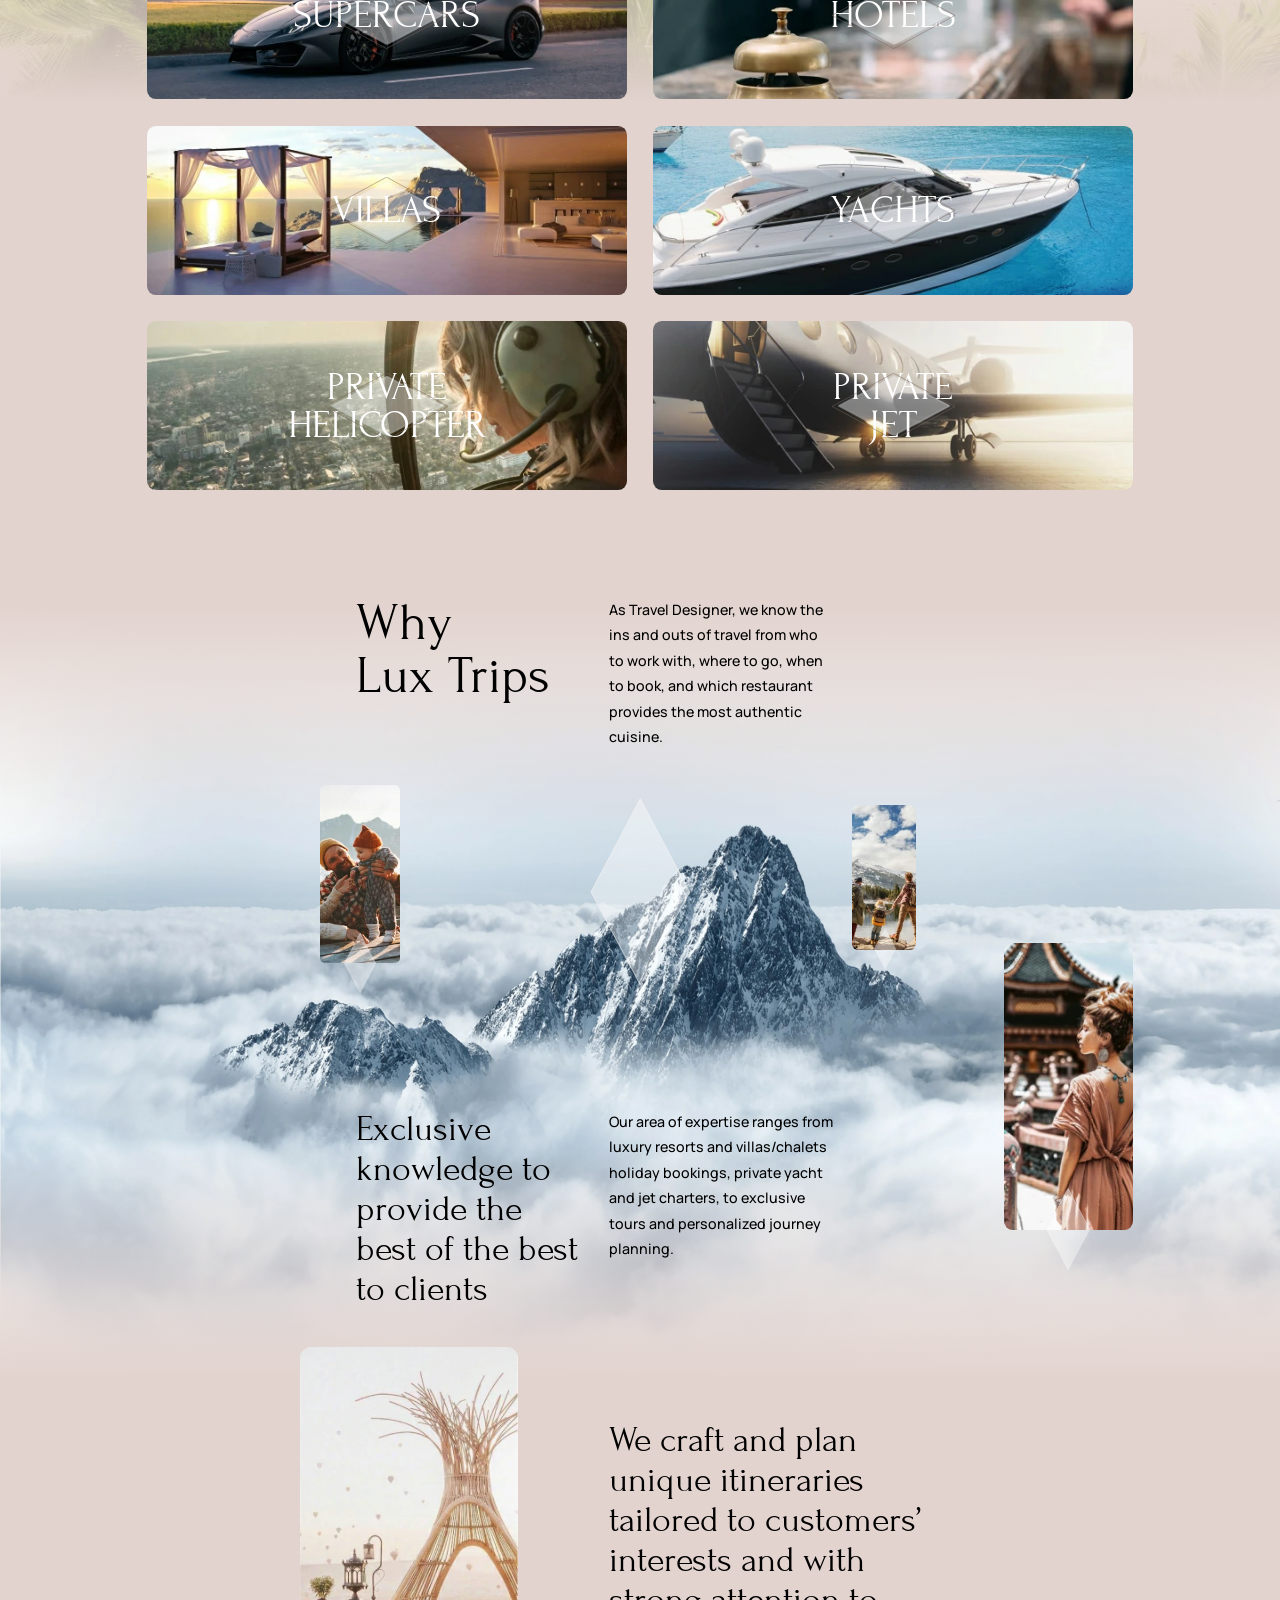
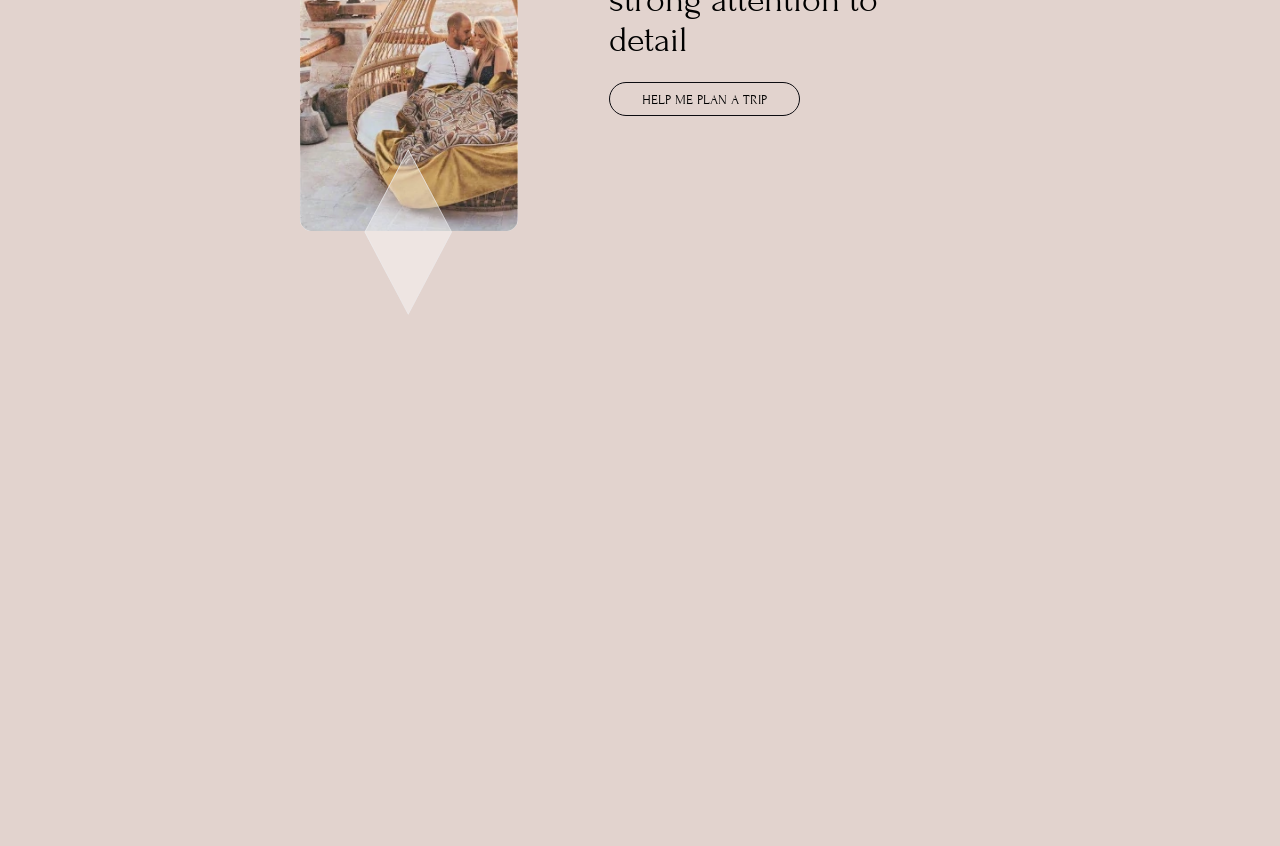
==== commit 7c8ee365: "#19 update third project" ====
--- a/luxtrips/index.html
+++ b/luxtrips/index.html
@@ -6,7 +6,7 @@
 		<title>Lux Trips</title>
 		<meta name="description" content="Lux Trips">
 		<meta name="viewport" content="width=device-width,initial-scale=1">
-		<link href="./styles/index.ec8aeb.css" rel="stylesheet">
+		<link href="./styles/index.35f497.css" rel="stylesheet">
 	</head>
 
 	<body>
@@ -224,11 +224,13 @@
 					<div class="packages-slider-inner">
 						<div class="packages-slider-line">
 							<div class="packages-slide">
-								<picture>
-									<source srcset="./img/index/winter-dest@760w.webp, ./img/index/winter-dest@1520w.webp 2x" type="image/webp" alt="winter-dest" loading="lazy">
-									<source srcset="./img/index/winter-dest@760w.jpg, ./img/index/winter-dest@1520w.jpg 2x" type="image/jpg" alt="winter-dest" loading="lazy">
-									<img src="./img/index/winter-dest@760w.jpg" alt="winter-dest" loading="lazy">
-								</picture>
+								<div class="packages-slide__img">
+									<picture>
+										<source srcset="./img/index/winter-dest@760w.webp, ./img/index/winter-dest@1520w.webp 2x" type="image/webp" alt="winter-dest" loading="lazy">
+										<source srcset="./img/index/winter-dest@760w.jpg, ./img/index/winter-dest@1520w.jpg 2x" type="image/jpg" alt="winter-dest" loading="lazy">
+										<img src="./img/index/winter-dest@760w.jpg" alt="winter-dest" loading="lazy">
+									</picture>
+								</div>
 								<div class="packages-slide__title">Best
 									<br>Winter
 									<br>Destinations
@@ -244,11 +246,13 @@
 								</div>
 							</div>
 							<div class="packages-slide">
-								<picture>
-									<source srcset="./img/index/extraordinary@760w.webp, ./img/index/extraordinary@1520w.webp 2x" type="image/webp" alt="winter-dest" loading="lazy">
-									<source srcset="./img/index/extraordinary@760w.jpg, ./img/index/extraordinary@1520w.jpg 2x" type="image/jpg" alt="winter-dest" loading="lazy">
-									<img src="./img/index/extraordinary@760w.jpg" alt="winter-dest" loading="lazy">
-								</picture>
+								<div class="packages-slide__img">
+									<picture>
+										<source srcset="./img/index/extraordinary@760w.webp, ./img/index/extraordinary@1520w.webp 2x" type="image/webp" alt="winter-dest" loading="lazy">
+										<source srcset="./img/index/extraordinary@760w.jpg, ./img/index/extraordinary@1520w.jpg 2x" type="image/jpg" alt="winter-dest" loading="lazy">
+										<img src="./img/index/extraordinary@760w.jpg" alt="winter-dest" loading="lazy">
+									</picture>
+								</div>
 								<div class="packages-slide__title">The world's most
 									<br>extraordinary
 									<br>places
@@ -264,11 +268,13 @@
 								</div>
 							</div>
 							<div class="packages-slide">
-								<picture>
-									<source srcset="./img/index/new-dest@760w.webp, ./img/index/new-dest@1520w.webp 2x" type="image/webp" alt="winter-dest" loading="lazy">
-									<source srcset="./img/index/new-dest@760w.jpg, ./img/index/new-dest@1520w.jpg 2x" type="image/jpg" alt="winter-dest" loading="lazy">
-									<img src="./img/index/new-dest@760w.jpg" alt="winter-dest" loading="lazy">
-								</picture>
+								<div class="packages-slide__img">
+									<picture>
+										<source srcset="./img/index/new-dest@760w.webp, ./img/index/new-dest@1520w.webp 2x" type="image/webp" alt="winter-dest" loading="lazy">
+										<source srcset="./img/index/new-dest@760w.jpg, ./img/index/new-dest@1520w.jpg 2x" type="image/jpg" alt="winter-dest" loading="lazy">
+										<img src="./img/index/new-dest@760w.jpg" alt="winter-dest" loading="lazy">
+									</picture>
+								</div>
 								<div class="packages-slide__title">New
 									<br>destinations
 									<br>for 2022
@@ -284,11 +290,13 @@
 								</div>
 							</div>
 							<div class="packages-slide">
-								<picture>
-									<source srcset="./img/index/health@760w.webp, ./img/index/health@1520w.webp 2x" type="image/webp" alt="winter-dest" loading="lazy">
-									<source srcset="./img/index/health@760w.jpg, ./img/index/health@1520w.jpg 2x" type="image/jpg" alt="winter-dest" loading="lazy">
-									<img src="./img/index/health@760w.jpg" alt="winter-dest" loading="lazy">
-								</picture>
+								<div class="packages-slide__img">
+									<picture>
+										<source srcset="./img/index/health@760w.webp, ./img/index/health@1520w.webp 2x" type="image/webp" alt="winter-dest" loading="lazy">
+										<source srcset="./img/index/health@760w.jpg, ./img/index/health@1520w.jpg 2x" type="image/jpg" alt="winter-dest" loading="lazy">
+										<img src="./img/index/health@760w.jpg" alt="winter-dest" loading="lazy">
+									</picture>
+								</div>
 								<div class="packages-slide__title">Your health
 									<br>is matter
 								</div>
@@ -303,11 +311,13 @@
 								</div>
 							</div>
 							<div class="packages-slide">
-								<picture>
-									<source srcset="./img/index/Experiences@760w.webp, ./img/index/Experiences@1520w.webp 2x" type="image/webp" alt="winter-dest" loading="lazy">
-									<source srcset="./img/index/Experiences@760w.jpg, ./img/index/Experiences@1520w.jpg 2x" type="image/jpg" alt="winter-dest" loading="lazy">
-									<img src="./img/index/Experiences@760w.jpg" alt="winter-dest" loading="lazy">
-								</picture>
+								<div class="packages-slide__img">
+									<picture>
+										<source srcset="./img/index/Experiences@760w.webp, ./img/index/Experiences@1520w.webp 2x" type="image/webp" alt="winter-dest" loading="lazy">
+										<source srcset="./img/index/Experiences@760w.jpg, ./img/index/Experiences@1520w.jpg 2x" type="image/jpg" alt="winter-dest" loading="lazy">
+										<img src="./img/index/Experiences@760w.jpg" alt="winter-dest" loading="lazy">
+									</picture>
+								</div>
 								<div class="packages-slide__title">Experiences
 									<br>Away From
 									<br>Crowd
@@ -353,25 +363,29 @@
 						<div>Supercars</div>
 						<img class="book-item__vector" src="./img/index/Vector-border.svg" alt="Векторный ромб" loading="lazy">
 						<img class="book-item__vector" src="./img/index/Vector-intro.svg" alt="Векторный ромб" loading="lazy">
-						<picture class="book-item__bg">
-							<source media="(min-width: 910px)" srcset="./img/supercars@540w.webp, ./img/supercars@1080w.webp 2x" type="image/webp" alt="Supercars" loading="lazy">
-							<source media="(min-width: 910px)" srcset="./img/supercars@540w.jpg, ./img/supercars@1080w.jpg 2x" type="image/jpeg" alt="Supercars" loading="lazy">
-							<source media="(max-width: 909px)" srcset="./img/supercars@835w.webp, ./img/supercars@1670w.webp 2x" type="image/webp" alt="Supercars" loading="lazy">
-							<source media="(max-width: 909px)" srcset="./img/supercars@835w.jpg, ./img/supercars@1670w.jpg 2x" type="image/jpeg" alt="Supercars" loading="lazy">
-							<img class="book-item__bg" src="./img/supercars@835w.jpg" type="image/jpeg" alt="Supercars" loading="lazy">
-						</picture>
+						<div class="book-item__bg">
+							<picture>
+								<source media="(min-width: 910px)" srcset="./img/supercars@540w.webp, ./img/supercars@1080w.webp 2x" type="image/webp" alt="Supercars" loading="lazy">
+								<source media="(min-width: 910px)" srcset="./img/supercars@540w.jpg, ./img/supercars@1080w.jpg 2x" type="image/jpeg" alt="Supercars" loading="lazy">
+								<source media="(max-width: 909px)" srcset="./img/supercars@835w.webp, ./img/supercars@1670w.webp 2x" type="image/webp" alt="Supercars" loading="lazy">
+								<source media="(max-width: 909px)" srcset="./img/supercars@835w.jpg, ./img/supercars@1670w.jpg 2x" type="image/jpeg" alt="Supercars" loading="lazy">
+								<img src="./img/supercars@835w.jpg" type="image/jpeg" alt="Supercars" loading="lazy">
+							</picture>
+						</div>
 					</div>
 					<div class="book-item">
 						<div>Villas</div>
 						<img class="book-item__vector" src="./img/index/Vector-border.svg" alt="Векторный ромб" loading="lazy">
 						<img class="book-item__vector" src="./img/index/Vector-intro.svg" alt="Векторный ромб" loading="lazy">
-						<picture class="book-item__bg">
-							<source media="(min-width: 910px)" srcset="./img/Villas@540w.webp, ./img/Villas@1080w.webp 2x" type="image/webp" alt="Villas" loading="lazy">
-							<source media="(min-width: 910px)" srcset="./img/Villas@540w.jpg, ./img/Villas@1080w.jpg 2x" type="image/jpeg" alt="Villas" loading="lazy">
-							<source media="(max-width: 909px)" srcset="./img/Villas@835w.webp, ./img/Villas@1670w.webp 2x" type="image/webp" alt="Villas" loading="lazy">
-							<source media="(max-width: 909px)" srcset="./img/Villas@835w.jpg, ./img/Villas@1670w.jpg 2x" type="image/jpeg" alt="Villas" loading="lazy">
-							<img class="book-item__bg" src="./img/Villas@835w.jpg" type="image/jpeg" alt="Villas" loading="lazy">
-						</picture>
+						<div class="book-item__bg">
+							<picture>
+								<source media="(min-width: 910px)" srcset="./img/Villas@540w.webp, ./img/Villas@1080w.webp 2x" type="image/webp" alt="Villas" loading="lazy">
+								<source media="(min-width: 910px)" srcset="./img/Villas@540w.jpg, ./img/Villas@1080w.jpg 2x" type="image/jpeg" alt="Villas" loading="lazy">
+								<source media="(max-width: 909px)" srcset="./img/Villas@835w.webp, ./img/Villas@1670w.webp 2x" type="image/webp" alt="Villas" loading="lazy">
+								<source media="(max-width: 909px)" srcset="./img/Villas@835w.jpg, ./img/Villas@1670w.jpg 2x" type="image/jpeg" alt="Villas" loading="lazy">
+								<img src="./img/Villas@835w.jpg" type="image/jpeg" alt="Villas" loading="lazy">
+							</picture>
+						</div>
 					</div>
 					<div class="book-item">
 						<div>Private
@@ -379,37 +393,43 @@
 						</div>
 						<img class="book-item__vector" src="./img/index/Vector-border.svg" alt="Векторный ромб" loading="lazy">
 						<img class="book-item__vector" src="./img/index/Vector-intro.svg" alt="Векторный ромб" loading="lazy">
-						<picture class="book-item__bg">
-							<source media="(min-width: 910px)" srcset="./img/Helicopter@540w.webp, ./img/Helicopter@1080w.webp 2x" type="image/webp" alt="Helicopter" loading="lazy">
-							<source media="(min-width: 910px)" srcset="./img/Helicopter@540w.jpg, ./img/Helicopter@1080w.jpg 2x" type="image/jpeg" alt="Helicopter" loading="lazy">
-							<source media="(max-width: 909px)" srcset="./img/Helicopter@835w.webp, ./img/Helicopter@1670w.webp 2x" type="image/webp" alt="Helicopter" loading="lazy">
-							<source media="(max-width: 909px)" srcset="./img/Helicopter@835w.jpg, ./img/Helicopter@1670w.jpg 2x" type="image/jpeg" alt="Helicopter" loading="lazy">
-							<img class="book-item__bg" src="./img/Helicopter@835w.jpg" type="image/jpeg" alt="Helicopter" loading="lazy">
-						</picture>
+						<div class="book-item__bg">
+							<picture>
+								<source media="(min-width: 910px)" srcset="./img/Helicopter@540w.webp, ./img/Helicopter@1080w.webp 2x" type="image/webp" alt="Helicopter" loading="lazy">
+								<source media="(min-width: 910px)" srcset="./img/Helicopter@540w.jpg, ./img/Helicopter@1080w.jpg 2x" type="image/jpeg" alt="Helicopter" loading="lazy">
+								<source media="(max-width: 909px)" srcset="./img/Helicopter@835w.webp, ./img/Helicopter@1670w.webp 2x" type="image/webp" alt="Helicopter" loading="lazy">
+								<source media="(max-width: 909px)" srcset="./img/Helicopter@835w.jpg, ./img/Helicopter@1670w.jpg 2x" type="image/jpeg" alt="Helicopter" loading="lazy">
+								<img src="./img/Helicopter@835w.jpg" type="image/jpeg" alt="Helicopter" loading="lazy">
+							</picture>
+						</div>
 					</div>
 					<div class="book-item">
 						<div>Hotels</div>
 						<img class="book-item__vector" src="./img/index/Vector-border.svg" alt="Векторный ромб" loading="lazy">
 						<img class="book-item__vector" src="./img/index/Vector-intro.svg" alt="Векторный ромб" loading="lazy">
-						<picture class="book-item__bg">
-							<source media="(min-width: 910px)" srcset="./img/Hotels@540w.webp, ./img/Hotels@1080w.webp 2x" type="image/webp" alt="Hotels" loading="lazy">
-							<source media="(min-width: 910px)" srcset="./img/Hotels@540w.jpg, ./img/Hotels@1080w.jpg 2x" type="image/jpeg" alt="Hotels" loading="lazy">
-							<source media="(max-width: 909px)" srcset="./img/Hotels@835w.webp, ./img/Hotels@1670w.webp 2x" type="image/webp" alt="Hotels" loading="lazy">
-							<source media="(max-width: 909px)" srcset="./img/Hotels@835w.jpg, ./img/Hotels@1670w.jpg 2x" type="image/jpeg" alt="Hotels" loading="lazy">
-							<img class="book-item__bg" src="./img/Hotels@835w.jpg" type="image/jpeg" alt="Hotels" loading="lazy">
-						</picture>
+						<div class="book-item__bg">
+							<picture>
+								<source media="(min-width: 910px)" srcset="./img/Hotels@540w.webp, ./img/Hotels@1080w.webp 2x" type="image/webp" alt="Hotels" loading="lazy">
+								<source media="(min-width: 910px)" srcset="./img/Hotels@540w.jpg, ./img/Hotels@1080w.jpg 2x" type="image/jpeg" alt="Hotels" loading="lazy">
+								<source media="(max-width: 909px)" srcset="./img/Hotels@835w.webp, ./img/Hotels@1670w.webp 2x" type="image/webp" alt="Hotels" loading="lazy">
+								<source media="(max-width: 909px)" srcset="./img/Hotels@835w.jpg, ./img/Hotels@1670w.jpg 2x" type="image/jpeg" alt="Hotels" loading="lazy">
+								<img src="./img/Hotels@835w.jpg" type="image/jpeg" alt="Hotels" loading="lazy">
+							</picture>
+						</div>
 					</div>
 					<div class="book-item">
 						<div>Yachts</div>
 						<img class="book-item__vector" src="./img/index/Vector-border.svg" alt="Векторный ромб" loading="lazy">
 						<img class="book-item__vector" src="./img/index/Vector-intro.svg" alt="Векторный ромб" loading="lazy">
-						<picture class="book-item__bg">
-							<source media="(min-width: 910px)" srcset="./img/Yachts@540w.webp, ./img/Yachts@1080w.webp 2x" type="image/webp" alt="Yachts" loading="lazy">
-							<source media="(min-width: 910px)" srcset="./img/Yachts@540w.jpg, ./img/Yachts@1080w.jpg 2x" type="image/jpeg" alt="Yachts" loading="lazy">
-							<source media="(max-width: 909px)" srcset="./img/Yachts@835w.webp, ./img/Yachts@1670w.webp 2x" type="image/webp" alt="Yachts" loading="lazy">
-							<source media="(max-width: 909px)" srcset="./img/Yachts@835w.jpg, ./img/Yachts@1670w.jpg 2x" type="image/jpeg" alt="Yachts" loading="lazy">
-							<img class="book-item__bg" src="./img/Yachts@835w.jpg" type="image/jpeg" alt="Yachts" loading="lazy">
-						</picture>
+						<div class="book-item__bg">
+							<picture>
+								<source media="(min-width: 910px)" srcset="./img/Yachts@540w.webp, ./img/Yachts@1080w.webp 2x" type="image/webp" alt="Yachts" loading="lazy">
+								<source media="(min-width: 910px)" srcset="./img/Yachts@540w.jpg, ./img/Yachts@1080w.jpg 2x" type="image/jpeg" alt="Yachts" loading="lazy">
+								<source media="(max-width: 909px)" srcset="./img/Yachts@835w.webp, ./img/Yachts@1670w.webp 2x" type="image/webp" alt="Yachts" loading="lazy">
+								<source media="(max-width: 909px)" srcset="./img/Yachts@835w.jpg, ./img/Yachts@1670w.jpg 2x" type="image/jpeg" alt="Yachts" loading="lazy">
+								<img src="./img/Yachts@835w.jpg" type="image/jpeg" alt="Yachts" loading="lazy">
+							</picture>
+						</div>
 					</div>
 					<div class="book-item">
 						<div>Private
@@ -417,30 +437,39 @@
 						</div>
 						<img class="book-item__vector" src="./img/index/Vector-border.svg" alt="Векторный ромб" loading="lazy">
 						<img class="book-item__vector" src="./img/index/Vector-intro.svg" alt="Векторный ромб" loading="lazy">
-						<picture class="book-item__bg">
-							<source media="(min-width: 910px)" srcset="./img/Jet@540w.webp, ./img/Jet@1080w.webp 2x" type="image/webp" alt="Jet" loading="lazy">
-							<source media="(min-width: 910px)" srcset="./img/Jet@540w.jpg, ./img/Jet@1080w.jpg 2x" type="image/jpeg" alt="Jet" loading="lazy">
-							<source media="(max-width: 909px)" srcset="./img/Jet@835w.webp, ./img/Jet@1670w.webp 2x" type="image/webp" alt="Jet" loading="lazy">
-							<source media="(max-width: 909px)" srcset="./img/Jet@835w.jpg, ./img/Jet@1670w.jpg 2x" type="image/jpeg" alt="Jet" loading="lazy">
-							<img class="book-item__bg" src="./img/Jet@835w.jpg" type="image/jpeg" alt="Jet" loading="lazy">
-						</picture>
+						<div class="book-item__bg">
+							<picture>
+								<source media="(min-width: 910px)" srcset="./img/Jet@540w.webp, ./img/Jet@1080w.webp 2x" type="image/webp" alt="Jet" loading="lazy">
+								<source media="(min-width: 910px)" srcset="./img/Jet@540w.jpg, ./img/Jet@1080w.jpg 2x" type="image/jpeg" alt="Jet" loading="lazy">
+								<source media="(max-width: 909px)" srcset="./img/Jet@835w.webp, ./img/Jet@1670w.webp 2x" type="image/webp" alt="Jet" loading="lazy">
+								<source media="(max-width: 909px)" srcset="./img/Jet@835w.jpg, ./img/Jet@1670w.jpg 2x" type="image/jpeg" alt="Jet" loading="lazy">
+								<img src="./img/Jet@835w.jpg" type="image/jpeg" alt="Jet" loading="lazy">
+							</picture>
+						</div>
 					</div>
 				</div>
 			</div>
 			<div class="lux-trips">
 				<div class="lux-trips-bg">
-					<picture class="first-lt-img">
-						<source media="(min-width: 910px)" srcset="./img/index/1-lt-img@137w.webp, ./img/index/1-lt-img@274w.webp 2x" type="image/webp" alt="Изображение" loading="lazy">
-						<source media="(min-width: 910px)" srcset="./img/index/1-lt-img@137w.jpg, ./img/index/1-lt-img@274w.jpg 2x" type="image/jpeg" alt="Изображение" loading="lazy">
-						<source media="(max-width: 909px)" srcset="./img/index/1-lt-img@223w.webp, ./img/index/1-lt-img@446w.webp 2x" type="image/webp" alt="Изображение" loading="lazy">
-						<source media="(max-width: 909px)" srcset="./img/index/1-lt-img@223w.jpg, ./img/index/1-lt-img@446w.jpg 2x" type="image/jpeg" alt="Изображение" loading="lazy">
-						<img class="first-lt-img" src="./img/index/1-lt-img@223w.jpg" type="image/jpeg" alt="Изображение" loading="lazy">
-					</picture>
-					<picture class="second-lt-img">
-						<source media="(min-width: 910px)" srcset="./img/index/2-lt-img@100w.webp, ./img/index/2-lt-img@200w.webp 2x" type="image/webp" alt="Изображение" loading="lazy">
-						<source media="(min-width: 910px)" srcset="./img/index/2-lt-img@100w.jpg, ./img/index/2-lt-img@200w.jpg 2x" type="image/jpeg" alt="Изображение" loading="lazy">
-						<img class="second-lt-img" src="./img/index/2-lt-img@100w.jpg" type="image/jpeg" alt="Изображение" loading="lazy">
-					</picture>
+					<div class="first-lt-img lt-img">
+						<picture>
+							<source media="(min-width: 910px)" srcset="./img/index/1-lt-img@137w.webp, ./img/index/1-lt-img@274w.webp 2x" type="image/webp" alt="Изображение" loading="lazy">
+							<source media="(min-width: 910px)" srcset="./img/index/1-lt-img@137w.jpg, ./img/index/1-lt-img@274w.jpg 2x" type="image/jpeg" alt="Изображение" loading="lazy">
+							<source media="(max-width: 909px)" srcset="./img/index/1-lt-img@223w.webp, ./img/index/1-lt-img@446w.webp 2x" type="image/webp" alt="Изображение" loading="lazy">
+							<source media="(max-width: 909px)" srcset="./img/index/1-lt-img@223w.jpg, ./img/index/1-lt-img@446w.jpg 2x" type="image/jpeg" alt="Изображение" loading="lazy">
+							<img src="./img/index/1-lt-img@223w.jpg" type="image/jpeg" alt="Изображение" loading="lazy">
+						</picture>
+					</div>
+					<img class="rhomb-lux-trips-first" src="./img/index/Vector-intro.svg" alt="Векторный ромб" loading="lazy">
+					<div class="second-lt-img lt-img">
+						<picture>
+							<source media="(min-width: 910px)" srcset="./img/index/2-lt-img@100w.webp, ./img/index/2-lt-img@200w.webp 2x" type="image/webp" alt="Изображение" loading="lazy">
+							<source media="(min-width: 910px)" srcset="./img/index/2-lt-img@100w.jpg, ./img/index/2-lt-img@200w.jpg 2x" type="image/jpeg" alt="Изображение" loading="lazy">
+							<img src="./img/index/2-lt-img@100w.jpg" type="image/jpeg" alt="Изображение" loading="lazy">
+						</picture>
+					</div>
+					<img class="rhomb-lux-trips-second" src="./img/index/Vector-intro.svg" alt="Векторный ромб" loading="lazy">
+					<img class="rhomb-lux-trips-center" src="./img/index/Vector-intro.svg" alt="Векторный ромб" loading="lazy">
 					<picture class="lux-trips-bg_mobile">
 						<source media="(min-width: 641px)" srcset="./img/index/lt-bg-mobile@910w.webp, ./img/index/lt-bg-mobile@1820w.webp 2x" type="image/webp" alt="Первый фон" loading="lazy">
 						<source media="(min-width: 641px)" srcset="./img/index/lt-bg-mobile@910w.jpg, ./img/index/lt-bg-mobile@1820w.jpg 2x" type="image/jpeg" alt="Первый фон" loading="lazy">
@@ -467,26 +496,32 @@
 						<div class="lux-trips-inner__text">We craft and plan unique itineraries tailored to customers’ interests and with strong attention to detail</div>
 						<div class="lux-trips-inner__button">help me plan a trip</div>
 					</div>
-					<picture class="third-lt-img">
-						<source media="(min-width: 910px)" srcset="./img/index/3-lt-img@145w.webp, ./img/index/3-lt-img@290w.webp 2x" type="image/webp" alt="Изображение" loading="lazy">
-						<source media="(min-width: 910px)" srcset="./img/index/3-lt-img@145w.jpg, ./img/index/3-lt-img@290w.jpg 2x" type="image/jpeg" alt="Изображение" loading="lazy">
-						<source media="(max-width: 909px)" srcset="./img/index/3-lt-img@250w.webp, ./img/index/3-lt-img@500w.webp 2x" type="image/webp" alt="Изображение" loading="lazy">
-						<source media="(max-width: 909px)" srcset="./img/index/3-lt-img@250w.jpg, ./img/index/3-lt-img@500w.jpg 2x" type="image/jpeg" alt="Изображение" loading="lazy">
-						<img class="third-lt-img" src="./img/index/3-lt-img@250w.jpg" type="image/jpeg" alt="Изображение" loading="lazy">
-					</picture>
-					<picture class="fourth-lt-img">
-						<source media="(min-width: 910px)" srcset="./img/index/4-lt-img@245w.webp, ./img/index/4-lt-img@490w.webp 2x" type="image/webp" alt="Изображение" loading="lazy">
-						<source media="(min-width: 910px)" srcset="./img/index/4-lt-img@245w.jpg, ./img/index/4-lt-img@490w.jpg 2x" type="image/jpeg" alt="Изображение" loading="lazy">
-						<source media="(max-width: 909px)" srcset="./img/index/4-lt-img@345w.webp, ./img/index/4-lt-img@690w.webp 2x" type="image/webp" alt="Изображение" loading="lazy">
-						<source media="(max-width: 909px)" srcset="./img/index/4-lt-img@345w.jpg, ./img/index/4-lt-img@690w.jpg 2x" type="image/jpeg" alt="Изображение" loading="lazy">
-						<img class="fourth-lt-img" src="./img/index/4-lt-img@345w.jpg" type="image/jpeg" alt="Изображение" loading="lazy">
-					</picture>
+					<div class="third-lt-img lt-img">
+						<picture>
+							<source media="(min-width: 910px)" srcset="./img/index/3-lt-img@145w.webp, ./img/index/3-lt-img@290w.webp 2x" type="image/webp" alt="Изображение" loading="lazy">
+							<source media="(min-width: 910px)" srcset="./img/index/3-lt-img@145w.jpg, ./img/index/3-lt-img@290w.jpg 2x" type="image/jpeg" alt="Изображение" loading="lazy">
+							<source media="(max-width: 909px)" srcset="./img/index/3-lt-img@250w.webp, ./img/index/3-lt-img@500w.webp 2x" type="image/webp" alt="Изображение" loading="lazy">
+							<source media="(max-width: 909px)" srcset="./img/index/3-lt-img@250w.jpg, ./img/index/3-lt-img@500w.jpg 2x" type="image/jpeg" alt="Изображение" loading="lazy">
+							<img src="./img/index/3-lt-img@250w.jpg" type="image/jpeg" alt="Изображение" loading="lazy">
+						</picture>
+					</div>
+					<img class="rhomb-lux-trips-third" src="./img/index/Vector-intro.svg" alt="Векторный ромб" loading="lazy">
+					<div class="fourth-lt-img lt-img">
+						<picture>
+							<source media="(min-width: 910px)" srcset="./img/index/4-lt-img@245w.webp, ./img/index/4-lt-img@490w.webp 2x" type="image/webp" alt="Изображение" loading="lazy">
+							<source media="(min-width: 910px)" srcset="./img/index/4-lt-img@245w.jpg, ./img/index/4-lt-img@490w.jpg 2x" type="image/jpeg" alt="Изображение" loading="lazy">
+							<source media="(max-width: 909px)" srcset="./img/index/4-lt-img@345w.webp, ./img/index/4-lt-img@690w.webp 2x" type="image/webp" alt="Изображение" loading="lazy">
+							<source media="(max-width: 909px)" srcset="./img/index/4-lt-img@345w.jpg, ./img/index/4-lt-img@690w.jpg 2x" type="image/jpeg" alt="Изображение" loading="lazy">
+							<img src="./img/index/4-lt-img@345w.jpg" type="image/jpeg" alt="Изображение" loading="lazy">
+						</picture>
+					</div>
+					<img class="rhomb-lux-trips-fourth" src="./img/index/Vector-intro.svg" alt="Векторный ромб" loading="lazy">
 				</div>
 			</div>
 		</div>
-		<script src="./js/main.005f37.js"></script>
+		<script src="./js/main.1a0afd.js"></script>
 		<script src="./js/vendors.fc9e3a.js"></script>
-		<script src="./js/index.4cc026.js"></script>
+		<script src="./js/index.10a701.js"></script>
 	</body>
 
 </html>
--- a/luxtrips/styles/index.35f497.css
+++ b/luxtrips/styles/index.35f497.css
@@ -0,0 +1 @@
+a,abbr,acronym,address,applet,article,aside,audio,b,big,blockquote,body,canvas,caption,center,cite,code,dd,del,details,dfn,div,dl,dt,em,embed,fieldset,figcaption,figure,footer,form,h1,h2,h3,h4,h5,h6,header,hgroup,html,i,iframe,img,ins,kbd,label,legend,li,mark,menu,nav,object,ol,output,p,pre,q,ruby,s,samp,section,small,span,strike,strong,sub,summary,sup,table,tbody,td,tfoot,th,thead,time,tr,tt,u,ul,var,video{font-size:100%;margin:0;padding:0;vertical-align:baseline}a{text-decoration:none}a:active,a:hover{outline:0}li,ul{list-style-type:none;margin:0;padding:0}h1,h2,h3,h4,h5,h6{font-size:100%;font-weight:400}*,:after,:before,html{-webkit-box-sizing:border-box;box-sizing:border-box}:focus{outline:0}audio,img,video{height:auto;max-width:100%}audio,canvas,iframe,img,svg,video{vertical-align:middle}iframe{border:0}textarea{box-shadow:none;-webkit-box-shadow:none;-moz-box-shadow:none;overflow:auto;resize:none;vertical-align:top}button,input,select,textarea{border:none;font-size:100%;margin:0;outline:none}button,input{line-height:normal}table{border-collapse:collapse;border-spacing:0}td,th{padding:0;text-align:left}@font-face{font-family:Forum-Regular;src:url(../fonts/Forum-Regular.72bb4f.ttf)}@font-face{font-family:Manrope-Light;src:url(../fonts/Manrope-Light.182f89.ttf)}@font-face{font-family:Manrope-Medium;src:url(../fonts/Manrope-Medium.c1117f.ttf)}body{font-family:Forum-Regular}body .slider-button,body a,body button{-webkit-transition:all .1s linear 0s;-o-transition:all .1s linear 0s;transition:all .1s linear 0s}body .slider-button:hover,body a:hover,body button:hover{cursor:pointer;opacity:80%}body .slider-button:active,body a:active,body button:active{cursor:pointer;opacity:60%}::-webkit-scrollbar{width:0}body{background-color:#e2d3ce}.link{background:no-repeat 50%/50px 20px url(../img/index/GitHub.png);height:20px;opacity:.5;position:absolute;width:50px;z-index:5}.link:hover{opacity:.75}.link:active{opacity:1}.parallax{-webkit-box-orient:vertical;-webkit-box-direction:normal;-webkit-box-align:center;-ms-flex-align:center;align-items:center;display:-webkit-box;display:-ms-flexbox;display:flex;-ms-flex-direction:column;flex-direction:column;width:100vw}.nav-closed{height:222vw}.nav-opened{height:363vw}.body-inner{-webkit-box-orient:vertical;-webkit-box-direction:normal;-webkit-box-align:center;-ms-flex-align:center;align-items:center;background:-o-linear-gradient(top,hsla(15,26%,85%,0) 0,#e2d3ce 9.7vw,#e2d3ce 100%);background:-webkit-gradient(linear,left top,left bottom,from(hsla(15,26%,85%,0)),color-stop(9.7vw,#e2d3ce),to(#e2d3ce));background:linear-gradient(180deg,hsla(15,26%,85%,0),#e2d3ce 9.7vw,#e2d3ce);display:-webkit-box;display:-ms-flexbox;display:flex;-ms-flex-direction:column;flex-direction:column;max-width:100vw;width:100%}.lp-background{bottom:30vw;height:155vw;position:relative;width:100%}.lp-background:after,.lp-background:before{content:"";left:0;position:absolute;width:100%;z-index:0}.lp-background:before{background:-o-linear-gradient(top,#e2d3ce 0,hsla(15,26%,85%,0) 100%);background:-webkit-gradient(linear,left top,left bottom,from(#e2d3ce),to(hsla(15,26%,85%,0)));background:linear-gradient(180deg,#e2d3ce,hsla(15,26%,85%,0));height:40%;top:0}.lp-background:after{background:-o-linear-gradient(bottom,#e2d3ce 0,hsla(15,26%,85%,0) 100%);background:-webkit-gradient(linear,left bottom,left top,from(#e2d3ce),to(hsla(15,26%,85%,0)));background:linear-gradient(0deg,#e2d3ce,hsla(15,26%,85%,0));bottom:0;height:60%}.lp-bg-mobile{height:100%;-o-object-fit:cover;object-fit:cover;width:100%}.lp-bg-desktop{display:none}@media(min-width:910px){.link{background-size:55px 22px;height:22px;width:55px}.parallax{height:60vw}.lp-background{height:68vw}.lp-bg-mobile{display:none}.lp-bg-desktop{display:block;height:100%;-o-object-fit:cover;object-fit:cover;width:100%}}@media(min-width:1440px){.link{background-size:4.166vw 1.666vw;height:1.666vw;width:4.166vw}.parallax{height:57.5vw}.lp-background{bottom:400px;height:980px}}.book{max-width:1440px;top:-110vw}.book,.book-title{position:relative;width:100%}.book-title{font-size:10.67vw;line-height:100%;padding-bottom:17.333vw;text-align:center}.book-title img{display:none}.book-items{-webkit-box-orient:vertical;-webkit-box-direction:normal;-webkit-box-pack:justify;-ms-flex-pack:justify;-ms-flex-direction:column;flex-direction:column;height:324vw;justify-content:space-between;padding:0 4vw;width:100%}.book-item,.book-items{display:-webkit-box;display:-ms-flexbox;display:flex}.book-item{-webkit-box-pack:center;-ms-flex-pack:center;-webkit-box-align:center;-ms-flex-align:center;align-items:center;border-radius:2.667vw;color:#fff;font-size:11.733vw;height:50.667vw;justify-content:center;line-height:98.5%;position:relative;text-align:center;text-transform:uppercase;width:92vw;z-index:1}.book-item__vector{position:absolute;-webkit-transform:rotate(90deg);-ms-transform:rotate(90deg);transform:rotate(90deg);z-index:0}.book-item__vector:nth-child(2){height:37.333vw;width:20vw}.book-item__vector:nth-child(3){height:33.867vw;width:17.867vw}.book-item__bg{height:100%;left:0;position:absolute;top:0;width:100%;z-index:-1}.book-item__bg img,.book-item__bg picture{border-radius:2.667vw;height:100%;-o-object-fit:cover;object-fit:cover;width:100%}@media(min-width:910px){.book{top:-57vw}.book-title{font-size:4.167vw;padding-bottom:5.2vw;z-index:0}.book-title img{display:block;height:14.722vw;left:46.1vw;position:absolute;top:-3vw;width:7.777vw;z-index:-1}.book-items{-ms-flex-line-pack:justify;align-content:space-between;-ms-flex-wrap:wrap;flex-wrap:wrap;height:43.75vw;padding:0 11.458vw;width:100%}.book-item{border-radius:.7vw;font-size:3.055vw;height:13.194vw;width:37.5vw}.book-item__vector:nth-child(2){height:9.722vw;width:5.208vw}.book-item__vector:nth-child(3){height:8.819vw;width:4.652vw}.book-item__bg img,.book-item picture{border-radius:.7vw}}@media(min-width:1440px){.book{top:-730px}.book-title{font-size:60px;padding-bottom:75px}.book-title img{height:212px;left:663px;top:-47px;width:112px}.book-items{height:630px;padding:0 165px;width:100%}.book-item{border-radius:10px;font-size:44px;height:190px;width:540px}.book-item__vector:nth-child(2){height:140px;width:75px}.book-item__vector:nth-child(3){height:127px;width:67px}.book-item__bg img,.book-item picture{border-radius:10px}}.find-form{-webkit-box-orient:vertical;-webkit-box-direction:normal;-webkit-box-align:center;-ms-flex-align:center;align-items:center;display:-webkit-box;display:-ms-flexbox;display:flex;-ms-flex-direction:column;flex-direction:column;height:111vw;position:relative;top:-10vw;width:100%}.subtract-top{width:13vw}.subtract{position:relative;top:-1.5vw;width:74.7vw}.find-form-title{background-color:#fff;border-radius:17.9vw;color:#79655e;font-size:6.88vw;height:14.7vw;padding:3.47vw;position:relative;text-align:center;text-transform:uppercase;top:-15.7vw;width:82.7vw;z-index:1}.forms{-webkit-box-orient:vertical;-webkit-box-direction:normal;-webkit-box-pack:justify;-ms-flex-pack:justify;background-color:#fff;border-radius:2.66vw;display:-webkit-box;display:-ms-flexbox;display:flex;-ms-flex-direction:column;flex-direction:column;height:96vw;justify-content:space-between;padding:10.7vw 4vw 8vw;position:absolute;top:15vw;width:92vw}.form-label{font-size:4.8vw;height:13.3vw;padding:0 3vw}.form-title{display:-webkit-box;display:-ms-flexbox;display:flex;height:50%}.form-title p{color:#79655e;display:inline-block;font-family:Manrope-Light;height:100%;padding-left:1vw}.form-title div{-webkit-box-align:center;-ms-flex-align:center;-webkit-box-pack:center;-ms-flex-pack:center;align-items:center;display:-webkit-inline-box;display:-ms-inline-flexbox;display:inline-flex;height:100%;justify-content:center;width:6.6vw}.form-title div img{max-height:4.8vw;max-width:4.8vw}.form{color:#0c0b10;font-family:Manrope-Medium;height:50%;padding-left:7.4vw;width:100%}.second-forms{-webkit-box-pack:justify;-ms-flex-pack:justify;display:-webkit-box;display:-ms-flexbox;display:flex;height:13.3vw;justify-content:space-between;padding:0 3vw}.second-form-label{display:inline-block;font-size:4.8vw;height:13.3vw;width:35%}.second-form-label:first-child{width:60%}.find-button{background:#0c0b10;border-radius:32.3vw;color:#fff;font-family:Forum-Regular;font-size:6.4vw;height:18.7vw;text-transform:uppercase;width:83.2vw}@media(min-width:910px){.find-form{height:111vw;top:-5vw}.subtract-top{width:3.33vw}.subtract{top:-.3vw;width:19.4vw}.find-form-title{border-radius:4.65vw;font-size:1.78vw;height:3.82vw;padding:.9vw;top:-3.9vw;width:22.9vw}.forms{-webkit-box-orient:horizontal;-webkit-box-direction:normal;border-radius:.694vw;-ms-flex-direction:row;flex-direction:row;height:7.92vw;padding:1.52vw 1.74vw 1.52vw 3.82vw;top:3.9vw;width:77vw}.form-label{font-size:1.25vw;height:100%;padding:.57vw 0;width:20%}.form-label:first-child{width:30%}.form-title p{padding-left:.25vw}.form-title div{width:1.74vw}.form-title div img{max-height:1.25vw;max-width:1.25vw}.form{padding-left:2vw}.second-forms{height:100%;padding:.694vw 0;width:30%}.second-form-label{font-size:1.25vw;height:100%}.find-button{border-radius:8.4vw;font-size:1.67vw;height:4.86vw;width:12.5%}}@media(min-width:1440px){.find-form{height:170vw;top:-3vw}.subtract-top{width:48.6px}.subtract{top:-7px;width:280px}.find-form-title{border-radius:67px;font-size:25px;height:55px;padding:13px;top:-57px;width:330px}.forms{border-radius:10px;height:115px;padding:22px 25px 22px 55px;top:55px;width:1110px}.form-label{font-size:18px;padding:10px 0}.form-title p{padding-left:5px}.form-title div{width:18px}.form-title div img{max-height:18px;max-width:18px}.form{padding-left:23px}.second-forms{padding:10px 0}.second-form-label{font-size:18px}.find-button{border-radius:121px;font-size:24px;height:70px}}.intro{-webkit-box-orient:vertical;-webkit-box-direction:normal;-webkit-box-align:center;-ms-flex-align:center;align-items:center;display:-webkit-box;display:-ms-flexbox;display:flex;-ms-flex-direction:column;flex-direction:column;left:0;position:relative;top:-70px;width:100%;z-index:-1}.intro-bg{position:absolute}.intro-bg,.intro-bg-mobile{height:auto;width:100%}.intro-bg-desktop{display:none}.first-bg{top:-10vw;z-index:-10}.heading-first{color:#0c0b10;font-size:4.53vw;height:40vw;letter-spacing:.3em;line-height:98%;padding-top:25vw;text-align:center;text-transform:uppercase;width:30vw}.second-bg{top:54.5vw;z-index:-6}.rhomb-intro-left-top{left:-1vw;position:absolute;top:65vw;width:4.53vw;z-index:-5}.heading-second-top{height:36.8vw;padding-top:11.5vw;width:-webkit-min-content;width:-moz-min-content;width:min-content;z-index:-5}.heading{color:#fcfcfc;font-size:19.2vw;letter-spacing:.04em;line-height:12.3vw;text-align:center;text-transform:uppercase}.third-bg{top:71.3vw;z-index:-4}.rhomb-intro-right-top{position:absolute;right:11.5vw;top:68.6vw;width:4.26vw;z-index:-3}.rhomb-intro-center{position:absolute;top:62vw;width:19.4vw;z-index:-3}.heading-second-bottom{height:24.8vw;padding-top:5.76vw;z-index:-2}.rhomb-intro-right-bottom{position:absolute;right:-1vw;top:80.4vw;width:8.8vw;z-index:-2}.fourth-bg{top:84.4vw;z-index:-1}.rhomb-intro-left-bottom{left:6.26vw;position:absolute;top:94vw;width:7.33vw;z-index:-2}.gradient{background:-o-linear-gradient(top,hsla(15,26%,85%,0) 0,#e2d3ce 50%,#e2d3ce 100%);background:-webkit-gradient(linear,left top,left bottom,from(hsla(15,26%,85%,0)),color-stop(50%,#e2d3ce),to(#e2d3ce));background:linear-gradient(180deg,hsla(15,26%,85%,0),#e2d3ce 50%,#e2d3ce);height:106vw;position:absolute;top:117vw;width:100%;z-index:0}@media(min-width:910px){.intro{top:-6.95vw}.intro-bg-mobile{display:none}.intro-bg-desktop{display:block;height:auto;width:100%}.first-bg{top:0}.heading-first{font-size:1.74vw;height:13.8vw;padding-top:8.88vw;width:9.58vw}.second-bg{top:24.8vw}.rhomb-intro-left-top{left:12.1vw;top:26.4vw;width:1.87vw}.heading-second-top{height:22.5vw;padding-top:4.8vw}.heading{font-size:13.7vw;line-height:8.95vw}.third-bg{top:30.1vw}.rhomb-intro-right-top{right:12.6vw;top:31.4vw;width:1.8vw}.rhomb-intro-center{top:31.2vw;width:8vw}.heading-second-bottom{font-size:9.83vw;height:10vw;padding-top:.5vw}.rhomb-intro-right-bottom{right:15.6vw;top:39.4vw;width:3.61vw}.fourth-bg{top:40.9vw}.rhomb-intro-left-bottom{left:5vw;top:36.4vw;width:3.61vw}.gradient{background:-o-linear-gradient(top,hsla(15,26%,85%,0) 0,#e2d3ce 100%);background:-webkit-gradient(linear,left top,left bottom,from(hsla(15,26%,85%,0)),to(#e2d3ce));background:linear-gradient(180deg,hsla(15,26%,85%,0),#e2d3ce);height:24.3vw;top:46vw}}@media(min-width:1440px){.intro{top:-100px}.heading-first{font-size:1.74vw;height:11.8vw;padding-top:6.88vw;width:9.58vw}.second-bg{top:22.8vw}.rhomb-intro-left-top{left:12.1vw;top:24.4vw;width:1.87vw}.heading-second-top{height:22.5vw;padding-top:4.8vw}.heading{font-size:13.7vw;line-height:8.95vw}.third-bg{top:28.1vw}.rhomb-intro-right-top{right:12.6vw;top:29.4vw;width:1.8vw}.rhomb-intro-center{top:29.2vw;width:8vw}.heading-second-bottom{font-size:9.83vw;height:10vw;padding-top:.5vw}.rhomb-intro-right-bottom{right:15.6vw;top:37.4vw;width:3.61vw}.fourth-bg{top:38.9vw}.rhomb-intro-left-bottom{left:5vw;top:34.4vw;width:3.61vw}.gradient{top:44vw}}.lux-trips{-webkit-box-orient:vertical;-webkit-box-direction:normal;-webkit-box-align:center;-ms-flex-align:center;align-items:center;display:-webkit-box;display:-ms-flexbox;display:flex;-ms-flex-direction:column;flex-direction:column;padding-top:40vw;position:relative;top:-110vw;width:100%}.lux-trips-bg{left:0;position:absolute;width:100%}.lux-trips-bg:after,.lux-trips-bg:before{content:"";left:0;position:absolute;width:100%;z-index:0}.lux-trips-bg:before{background:-o-linear-gradient(top,#e2d3ce 0,hsla(15,26%,85%,0) 100%);background:-webkit-gradient(linear,left top,left bottom,from(#e2d3ce),to(hsla(15,26%,85%,0)));background:linear-gradient(180deg,#e2d3ce,hsla(15,26%,85%,0));height:30%;top:0}.lux-trips-bg:after{background:-o-linear-gradient(bottom,#e2d3ce 0,hsla(15,26%,85%,0) 100%);background:-webkit-gradient(linear,left bottom,left top,from(#e2d3ce),to(hsla(15,26%,85%,0)));background:linear-gradient(0deg,#e2d3ce,hsla(15,26%,85%,0));bottom:0;height:30%}.lux-trips-bg_mobile{-o-object-fit:cover;object-fit:cover;width:100%}.lux-trips-bg_desktop{display:none}.lux-trips-wrapper{height:100%;max-width:1110px;position:relative}.lux-trips-inner,.lux-trips-wrapper{-webkit-box-orient:vertical;-webkit-box-direction:normal;-webkit-box-align:center;-ms-flex-align:center;align-items:center;display:-webkit-box;display:-ms-flexbox;display:flex;-ms-flex-direction:column;flex-direction:column;width:100%}.lux-trips-inner{padding:0 4vw;z-index:1}.lux-trips-inner__title{font-size:10.67vw;line-height:100%;padding-bottom:6.666vw;text-align:center}.lux-trips-inner__text:nth-child(2n){font-family:Manrope-Medium;font-size:4.266vw;line-height:179.8%}.lux-trips-inner__text:nth-child(3){font-size:10.67vw;padding:92vw 17.333vw 8vw 6.667vw}.lux-trips-inner__text:nth-child(4){padding-left:34.666vw}.lux-trips-inner__text:nth-child(5){font-size:6.933vw;padding:8vw 0 8vw 34.666vw}.lux-trips-inner__button{border:1px solid #0c0b10;border-radius:26.4vw;font-size:6.4vw;height:16vw;padding:4.5vw;text-align:center;text-transform:uppercase;width:92vw}.lt-img img,picture{height:100%;-o-object-fit:cover;object-fit:cover;width:100%}.first-lt-img{height:54.666vw;left:4vw;position:absolute;top:66vw;width:24.533vw}.first-lt-img img,.first-lt-img picture{border-radius:2vw}.rhomb-lux-trips-first{left:12.2vw;position:absolute;top:112.8vw;width:8.266vw}.rhomb-lux-trips-second,.second-lt-img{display:none}.rhomb-lux-trips-center{left:40.4vw;position:absolute;top:80vw;width:19.2vw}.third-lt-img{height:60.533vw;position:absolute;right:4vw;top:102vw;width:27.2vw}.third-lt-img img,.third-lt-img picture{border-radius:2vw}.rhomb-lux-trips-third{position:absolute;right:13vw;top:153.8vw;width:9.173vw}.fourth-lt-img{height:85.5vw;left:-4vw;position:absolute;top:219vw;width:38vw}.fourth-lt-img img,.fourth-lt-img picture{border-radius:3vw}.rhomb-lux-trips-fourth{left:0;position:absolute;top:289vw;width:16.32vw}@media(min-width:910px){.lux-trips{padding-top:8.333vw;top:-57vw}.lux-trips-bg{height:60.42vw;max-height:1200px;top:9vw}.lux-trips-bg_mobile{display:none}.lux-trips-bg_desktop{display:block;height:100%;-o-object-fit:cover;object-fit:cover;width:100%}.lux-trips-wrapper{width:77.083vw}.lux-trips-inner{-webkit-box-align:start;-ms-flex-align:start;align-items:start;display:grid;grid-template-columns:19.791vw 24.652vw;grid-template-rows:40vw 24.3vw 20.486vw 2.639vw;padding:0;width:44.444vw}.lux-trips-inner__title{font-size:4.166vw;grid-column:1/2;grid-row:1/2;line-height:100%;padding-bottom:0;text-align:left}.lux-trips-inner__text:nth-child(2n){font-size:1.111vw;grid-column:2/3;grid-row:1/2;padding-right:6.944vw}.lux-trips-inner__text:nth-child(3){font-size:2.777vw;grid-column:1/2;grid-row:2/3;padding:0 2vw 0 0}.lux-trips-inner__text:nth-child(4){grid-row:2/3;padding-left:0}.lux-trips-inner__text:nth-child(5){font-size:2.777vw;grid-column:2/3;grid-row:3/4;padding:0}.lux-trips-inner__button{border-radius:4.2;font-size:1.111vw;grid-column:2/3;grid-row:4/5;height:2.638vw;padding:.694vw;width:14.93vw}.first-lt-img{height:13.891vw;left:25vw;top:14vw;width:6.218vw}.first-lt-img img,.first-lt-img picture{border-radius:.4vw}.rhomb-lux-trips-first{left:26.85vw;top:25.6vw;width:2.5vw}.second-lt-img{display:block;height:11.319vw;position:absolute;right:28.4vw;top:15.6vw;width:5.069vw}.second-lt-img img,.second-lt-img picture{border-radius:.5vw}.rhomb-lux-trips-second{display:block;position:absolute;right:30vw;top:25.2vw;width:1.712vw}.rhomb-lux-trips-center{left:46.111vw;top:15vw;width:7.777vw}.third-lt-img{height:22.43vw;right:0;top:27vw;width:10.069vw}.third-lt-img img,.third-lt-img picture{border-radius:.7vw}.rhomb-lux-trips-third{right:3.4vw;top:46.2vw;width:3.4vw}.fourth-lt-img{height:37.84vw;left:12vw;top:58.6vw;width:17vw}.fourth-lt-img img,.fourth-lt-img picture{border-radius:.9vw}.rhomb-lux-trips-fourth{left:17vw;top:90vw;width:6.844vw}}@media(min-width:1440px){.lux-trips{padding-top:120px;top:-730px}.lux-trips-bg{top:80px}.lux-trips-inner{grid-template-columns:285px 355px;grid-template-rows:38vw 350px 295px 38px;width:640px}.lux-trips-inner__title{font-size:60px}.lux-trips-inner__text:nth-child(2n){font-size:16px;padding-right:100px}.lux-trips-inner__text:nth-child(3){font-size:40px;padding:0 30px 0 0}.lux-trips-inner__text:nth-child(5){font-size:40px}.lux-trips-inner__button{border-radius:61px;font-size:16px;height:100%;padding:10px;width:215px}.first-lt-img{border-radius:6px;top:14.5vw}.rhomb-lux-trips-first{top:43%}.second-lt-img{border-radius:7px;top:15.6vw}.rhomb-lux-trips-second{top:25.3vw}.rhomb-lux-trips-center{left:calc(50% - 56px);top:18vw;width:112px}.third-lt-img{border-radius:9px;height:323px;top:34vw;width:145px}.rhomb-lux-trips-third{top:calc(34vw + 276.26px);width:49px}.fourth-lt-img{border-radius:13px;height:545px;left:170px;top:calc(38vw + 270px);width:245px}.rhomb-lux-trips-fourth{left:243px;top:calc(38vw + 721px);width:98.56px}}.luxury-packages{-webkit-box-orient:vertical;-webkit-box-align:center;-ms-flex-align:center;align-items:center;-ms-flex-direction:column;flex-direction:column;height:190vw;max-width:1440px;padding-top:22vw;position:relative;width:100%}.luxury-packages,.luxury-packages-title{-webkit-box-direction:normal;display:-webkit-box;display:-ms-flexbox;display:flex}.luxury-packages-title{-webkit-box-align:end;-ms-flex-align:end;-webkit-box-pack:justify;-ms-flex-pack:justify;-webkit-box-orient:horizontal;align-items:flex-end;color:#0c0b10;-ms-flex-direction:row;flex-direction:row;height:32vw;justify-content:space-between;padding-bottom:8vw;width:92vw}.luxury-packages-title div{font-size:10.67vw;width:50%}.luxury-packages-title a{border:1px solid #0c0b10;border-radius:100vw;color:#0c0b10;font-size:4.266vw;height:10vw;padding:2.5vw;text-align:center;text-transform:uppercase;width:37.333vw}.packages-slider{height:136vw;position:relative;width:100vw;z-index:1}.packages-slider-inner{height:100%;overflow:hidden;width:100vw}.packages-slider-line{-webkit-box-pack:justify;-ms-flex-pack:justify;display:-webkit-box;display:-ms-flexbox;display:flex;height:100%;justify-content:space-between;left:0;padding:0 6vw;position:relative;-webkit-transition:all .5s ease;-o-transition:all .5s ease;transition:all .5s ease;width:452vw}.packages-slide{height:100%;min-width:88vw;padding:0 2vw;position:relative;width:88vw}.packages-slide__img{height:100%;position:absolute;width:84vw;z-index:-1}.packages-slide__img img,.packages-slide__img picture{border-radius:2.666vw;height:100%;-o-object-fit:cover;object-fit:cover;width:100%}.packages-slide__title{background:-o-linear-gradient(bottom,rgba(0,0,0,0) 0,#0b2034 100%);background:-webkit-gradient(linear,left bottom,left top,from(rgba(0,0,0,0)),to(#0b2034));background:linear-gradient(0deg,rgba(0,0,0,0),#0b2034);border-radius:2.666vw;color:#fff;font-size:9.6vw;height:33.333%;padding-top:12vw;text-align:center;width:100%}.packages-slide__link{bottom:10%;height:50.5%;left:29.5%;position:absolute;width:41%}.packages-slide__link img:nth-child(2){height:92%;left:3.5%;position:absolute;top:4%;width:92%}.packages-slide__link img:last-child{height:4%;left:44%;position:absolute;top:60%;width:12%}.packages-slide__link div{color:#fff;font-size:9.333vw;left:30.55%;line-height:70%;position:absolute;text-align:center;top:40%}.packages-slide__link div p:last-child{font-size:5.6vw}@media(min-width:910px){.luxury-packages{height:98.5vw;padding:8.75vw 11.458vw 0}.luxury-packages-title{-webkit-box-align:start;-ms-flex-align:start;-webkit-box-orient:vertical;-webkit-box-direction:normal;align-items:flex-start;-ms-flex-direction:column;flex-direction:column;height:12.84vw;left:11.45vw;padding-bottom:0;position:absolute;top:17vw;width:14.93vw}.luxury-packages-title div{font-size:4.166vw;width:100%}.luxury-packages-title a{font-size:1.111vw;height:2.638vw;padding:.6vw;width:9.722vw}.packages-slider{height:89.583vw;width:100%}.packages-slider .slider-button{display:none}.packages-slider-inner{width:100%}.packages-slider-line{grid-gap:2vw;display:grid;grid-template-columns:1fr 1fr 1fr;grid-template-rows:1fr 5fr 1fr 5fr 1fr;padding:0;width:100%}.packages-slide{height:100%;min-width:0;padding:0;width:100%}.packages-slide__img{width:100%}.packages-slide__img img,.packages-slide__img picture{border-radius:.7vw}.packages-slide:first-child{grid-column:2/3;grid-row:2/4}.packages-slide:nth-child(2){grid-column:3/4;grid-row:1/3}.packages-slide:nth-child(3){grid-column:1/2;grid-row:3/5}.packages-slide:nth-child(4){grid-column:2/3;grid-row:4/6}.packages-slide:nth-child(5){grid-column:3/4;grid-row:3/5}.packages-slide__title{border-radius:.7vw;font-size:2.5vw;padding-top:4vw}.packages-slide__link{height:45%;left:30.8%;width:38.5%}.packages-slide__link div{font-size:2.43vw;left:30.5%}.packages-slide__link div p:last-child{font-size:1.46vw}}@media(min-width:1440px){.luxury-packages{height:1417px;padding:126px 165px 0}.luxury-packages-title{height:185px;left:165px;top:245px;width:215px}.luxury-packages-title div{font-size:60px}.luxury-packages-title a{font-size:16px;height:38px;padding:10px;width:140px}.packages-slider{height:1290px}.packages-slider-line{grid-gap:30px;display:grid}.packages-slide__title{font-size:36px;padding-top:57px}.packages-slide__link div{font-size:35px}.packages-slide__link div p:last-child{font-size:21px}}.nav{display:grid;grid-template-columns:1fr 1fr 1fr;max-width:1440px;padding:0 20px;width:100%}.nav_nojs .nav-toggle{display:none}.nav_closed{grid-template-rows:70px}.nav_closed .nav-items{display:none}.nav_opened{background:#e2d3ce;grid-template-rows:70px 540px}.logo-main{-webkit-box-orient:horizontal;-webkit-box-direction:normal;-webkit-box-pack:center;-ms-flex-pack:center;-webkit-box-align:center;-ms-flex-align:center;align-items:center;display:-webkit-box;display:-ms-flexbox;display:flex;-ms-flex-direction:row;flex-direction:row;grid-column:2/3;grid-row:1/2;justify-content:center}.logo-main a{height:40px;width:75px}.logo-call-me{-webkit-box-orient:horizontal;-webkit-box-direction:normal;-webkit-box-pack:start;-ms-flex-pack:start;-webkit-box-align:center;-ms-flex-align:center;align-items:center;display:-webkit-box;display:-ms-flexbox;display:flex;-ms-flex-direction:row;flex-direction:row;grid-column:1/2;grid-row:1/2;justify-content:flex-start}.logo-call-me a{height:36px;width:88px}.logo-call-me_desktop{display:none}.nav-toggle{-webkit-box-orient:horizontal;-webkit-box-pack:end;-ms-flex-pack:end;-webkit-box-align:center;-ms-flex-align:center;align-items:center;-ms-flex-direction:row;flex-direction:row;grid-column:3/4;grid-row:1/2;justify-content:flex-end}.nav-toggle,.nav-toggle__button{-webkit-box-direction:normal;display:-webkit-box;display:-ms-flexbox;display:flex}.nav-toggle__button{-webkit-box-orient:vertical;-webkit-box-pack:justify;-ms-flex-pack:justify;-webkit-box-align:end;-ms-flex-align:end;align-items:flex-end;background:none;-ms-flex-direction:column;flex-direction:column;height:26px;justify-content:space-between;padding:0;width:60px}.nav-toggle__button div{border-bottom:1px solid #fff;height:1px;width:60px}.nav-toggle__button div:first-child{width:45px}.nav-items{background:no-repeat 50%/260px 510px url(../img/index/Vector-menu.svg);grid-column:1/4;grid-row:2/3}.nav-items__item{color:#000;font-size:24px;height:90px;line-height:26px;padding:33px;text-align:center;width:100%}.nav-items-inner{-webkit-box-orient:vertical;-webkit-box-direction:normal;-webkit-box-pack:justify;-ms-flex-pack:justify;-webkit-box-align:center;-ms-flex-align:center;align-items:center;display:-webkit-box;display:-ms-flexbox;display:flex;-ms-flex-direction:column;flex-direction:column;justify-content:space-between;text-transform:uppercase}@media(min-width:910px){.nav,.nav_closed,.nav_opened{background:none;grid-template-columns:1fr 6fr 1fr;grid-template-rows:6.94vw;padding:0 3.125vw}.nav .nav-items,.nav_closed .nav-items,.nav_opened .nav-items{display:-webkit-box;display:-ms-flexbox;display:flex}.logo-main{-webkit-box-pack:start;-ms-flex-pack:start;grid-column:1/2;justify-content:flex-start}.logo-main a{height:auto;width:8.33vw}.logo-call-me{-webkit-box-pack:end;-ms-flex-pack:end;grid-column:3/4;justify-content:flex-end}.logo-call-me a{height:auto;width:10.76vw}.logo-call-me_mobile{display:none}.logo-call-me_desktop{display:block}.nav-toggle{display:none}.nav-items{-webkit-box-pack:center;-ms-flex-pack:center;background:none;display:-webkit-box;display:-ms-flexbox;display:flex;grid-column:2/3;grid-row:1/2;justify-content:center}.nav-items-inner{-webkit-box-orient:horizontal;-webkit-box-direction:normal;-webkit-box-pack:justify;-ms-flex-pack:justify;-webkit-box-align:center;-ms-flex-align:center;align-items:center;-ms-flex-direction:row;flex-direction:row;justify-content:space-between;max-width:755px;width:100%}.nav-items__item{font-size:16px;height:auto;line-height:18px;margin:0;padding:0;width:auto}}@media(min-width:1440px){.nav,.nav_closed,.nav_opened{grid-template-rows:100px;padding:0 45px}.logo-main{-webkit-box-pack:start;-ms-flex-pack:start;justify-content:flex-start}.logo-main a{width:120px}.logo-call-me{-webkit-box-pack:end;-ms-flex-pack:end;justify-content:flex-end}.logo-call-me a{width:155px}.nav-items{padding:0}}.top-rated{max-width:1440px;width:100%}.top-rated,.top-rated-title{-webkit-box-orient:vertical;-webkit-box-direction:normal;-webkit-box-align:center;-ms-flex-align:center;align-items:center;display:-webkit-box;display:-ms-flexbox;display:flex;-ms-flex-direction:column;flex-direction:column}.top-rated-title{height:57.33vw;padding-top:14.67vw;position:relative;width:55vw}.top-rated-title img{height:42.67vw;width:22.67vw}.top-rated-title div{bottom:9vw;font-size:10.67vw;position:absolute;text-align:center}.top-rated-choice{-webkit-box-pack:center;-ms-flex-pack:center;-webkit-box-align:center;-ms-flex-align:center;align-items:center;justify-content:center;max-width:100vw;padding-top:5vw}.choice-radio,.top-rated-choice{display:-webkit-box;display:-ms-flexbox;display:flex}.choice-radio{-webkit-box-pack:justify;-ms-flex-pack:justify;color:#79655e;font-size:6.4vw;height:14vw;justify-content:space-between;max-width:1270px;min-width:100%;overflow-x:auto;padding:0 39vw 0 42.5vw;width:340vw}.choice-radio input{display:none}.choice-radio::-webkit-scrollbar{width:0}.radio-form div{height:100%;margin:0 5vw;white-space:nowrap}.radio-form:first-child div{margin-left:0}.radio-form:last-child div{margin-right:0}.radio-form>input:checked+div{background:no-repeat bottom/4.8vw 3.2vw url(../img/index/Vector-choice.svg);color:#0c0b10}.trips-slider{height:136vw;position:relative;width:100vw}.slider-button{height:20vw;position:absolute;right:-2.1vw;top:58vw;width:20vw;z-index:2}.slider-button:first-child{left:-2.1vw;-webkit-transform:rotate(180deg);-ms-transform:rotate(180deg);transform:rotate(180deg)}.trips-slider-inner{height:100%;overflow:hidden;width:100vw}.trips-slider-line{-webkit-box-pack:justify;-ms-flex-pack:justify;display:-webkit-box;display:-ms-flexbox;display:flex;height:100%;justify-content:space-between;left:0;padding:0 6vw;position:relative;-webkit-transition:all .5s ease;-o-transition:all .5s ease;transition:all .5s ease;width:0}.trips-slide{display:grid;grid-template-columns:1fr;grid-template-rows:43% 57%;height:100%;min-width:88vw;padding:0 2vw;width:88vw}.trips-slide__img{grid-column:1/2;grid-row:1/3;height:100%;width:100%}.trips-slide__img img,.trips-slide__img picture{border-radius:2.666vw;height:100%;-o-object-fit:cover;object-fit:cover;width:100%}.trips-slide__text{-webkit-box-orient:vertical;-webkit-box-direction:normal;-webkit-box-pack:end;-ms-flex-pack:end;display:-webkit-box;display:-ms-flexbox;display:flex;-ms-flex-direction:column;flex-direction:column;grid-column:1/3;grid-row:1/2;justify-content:flex-end}.trips-slide__text p:first-child{background:no-repeat 0/1.93vw 2.66vw url(../img/index/Vector-place.svg);font-family:Manrope-Medium;font-size:2.93vw;padding-left:2.5vw}.trips-slide__text p:last-child{font-size:8.53vw}.trips-slide__price{grid-column:1/2;grid-row:3/4}.trips-slide__price p:first-child{font-family:Manrope-Medium;font-size:2.93vw}.trips-slide__price p:last-child{font-size:5.6vw}.trips-slide__rating{-webkit-box-orient:vertical;-webkit-box-direction:normal;-webkit-box-pack:end;-ms-flex-pack:end;-webkit-box-align:center;-ms-flex-align:center;align-items:center;display:-webkit-box;display:-ms-flexbox;display:flex;-ms-flex-direction:column;flex-direction:column;grid-column:3/4;grid-row:1/4;justify-content:flex-end}.trips-slide__rating p{font-family:Manrope-Medium;font-size:2.93vw;padding-bottom:2vw}.trips-slide__rating img{height:4.266vw;width:2.4vw}.trips-slide__button{border:1px solid #fff;border-radius:100vw;color:#fff;font-size:3.733vw;grid-column:2/3;grid-row:3/4;height:100%;padding:2.5vw;text-align:center;text-transform:uppercase;width:90%}.trips-slide-inner{background:-o-linear-gradient(top,rgba(0,0,0,0) 0,#0b2034 100%);background:-webkit-gradient(linear,left top,left bottom,from(rgba(0,0,0,0)),to(#0b2034));background:linear-gradient(180deg,rgba(0,0,0,0),#0b2034);border-radius:2.666vw;color:#fff;display:grid;grid-column:1/2;grid-row:2/3;grid-template-columns:35% 55% 10%;grid-template-rows:1fr 11.7% 15.7%;height:100%;padding:8vw;width:100%;z-index:1}@media(min-width:910px){.top-rated-title{height:18.75vw;padding-top:4.166vw;width:20vw}.top-rated-title img{max-height:14.58vw;max-width:7.639vw}.top-rated-title div{bottom:2.43vw;font-size:4.166vw}.top-rated-choice{padding-top:.7vw}.choice-radio{font-size:1.666vw;height:2.5vw;max-width:950px;padding:0;width:77vw}.radio-form div{margin:0}.radio-form>input:checked+div{background-size:1.25vw .8333vw}.trips-slider{height:39.58vw;padding-top:1.736vw;width:100%}.slider-button{height:5.2vw;right:7.8vw;top:18.5vw;width:5.2vw}.slider-button:first-child{left:7.8vw}.trips-slider-inner{width:100vw}.trips-slider-line{left:0;padding:0 10.417vw}.trips-slide{min-width:26.388vw;padding:0 1.041vw;width:26.388vw}.trips-slide__img img,.trips-slide picture{border-radius:.7vw}.trips-slide__text p:first-child{background-size:.555vw .764vw;font-size:.833vw;padding-left:1vw}.trips-slide__text p:last-child{font-size:2.5vw}.trips-slide__price p:first-child{font-size:.833vw}.trips-slide__price p:last-child{font-size:1.666vw}.trips-slide__rating p{font-size:.833vw;padding-bottom:.5vw}.trips-slide__rating img{height:1.25vw;width:.694vw}.trips-slide__button{font-size:1.111vw;padding:.7vw}.trips-slide-inner{border-radius:.7vw;padding:2.43vw}}@media(min-width:1440px){.top-rated-title{height:270px;padding-top:60px;width:288px}.top-rated-title img{max-height:210px;max-width:110px}.top-rated-title div{bottom:35px;font-size:60px}.top-rated-choice{padding-top:10px}.choice-radio{font-size:24px;height:37px;padding:0}.radio-form>input:checked+div{background-size:18px 12px}.trips-slider{height:570px;padding-top:25px}.slider-button{height:75px;right:112px;top:270px;width:75px}.slider-button:first-child{left:112px}.trips-slider-inner{width:1440px}.trips-slider-inner:after,.trips-slider-inner:before{content:"";height:100%;position:absolute;top:0;width:110px;z-index:2}.trips-slider-inner:before{background:-o-linear-gradient(left,hsla(15,26%,85%,0) 0,#e2d3ce 100%);background:-webkit-gradient(linear,left top,right top,from(hsla(15,26%,85%,0)),to(#e2d3ce));background:linear-gradient(90deg,hsla(15,26%,85%,0),#e2d3ce);right:0}.trips-slider-inner:after{background:-o-linear-gradient(right,hsla(15,26%,85%,0) 0,#e2d3ce 100%);background:-webkit-gradient(linear,right top,left top,from(hsla(15,26%,85%,0)),to(#e2d3ce));background:linear-gradient(-90deg,hsla(15,26%,85%,0),#e2d3ce);left:0}.trips-slider-line{left:0;padding:0 150px}.trips-slide{min-width:380px;padding:0 15px;width:380px}.trips-slide__img img,.trips-slide picture{border-radius:10px}.trips-slide__text p:first-child{background-size:8px 11px;font-size:12px;padding-left:10px}.trips-slide__text p:last-child{font-size:36px}.trips-slide__price p:first-child{font-size:12px}.trips-slide__price p:last-child{font-size:24px}.trips-slide__rating p{font-size:12px;padding-bottom:5px}.trips-slide__rating img{height:18px;width:10px}.trips-slide__button{font-size:16px;padding:10px}.trips-slide-inner{border-radius:10px;padding:35px}}
